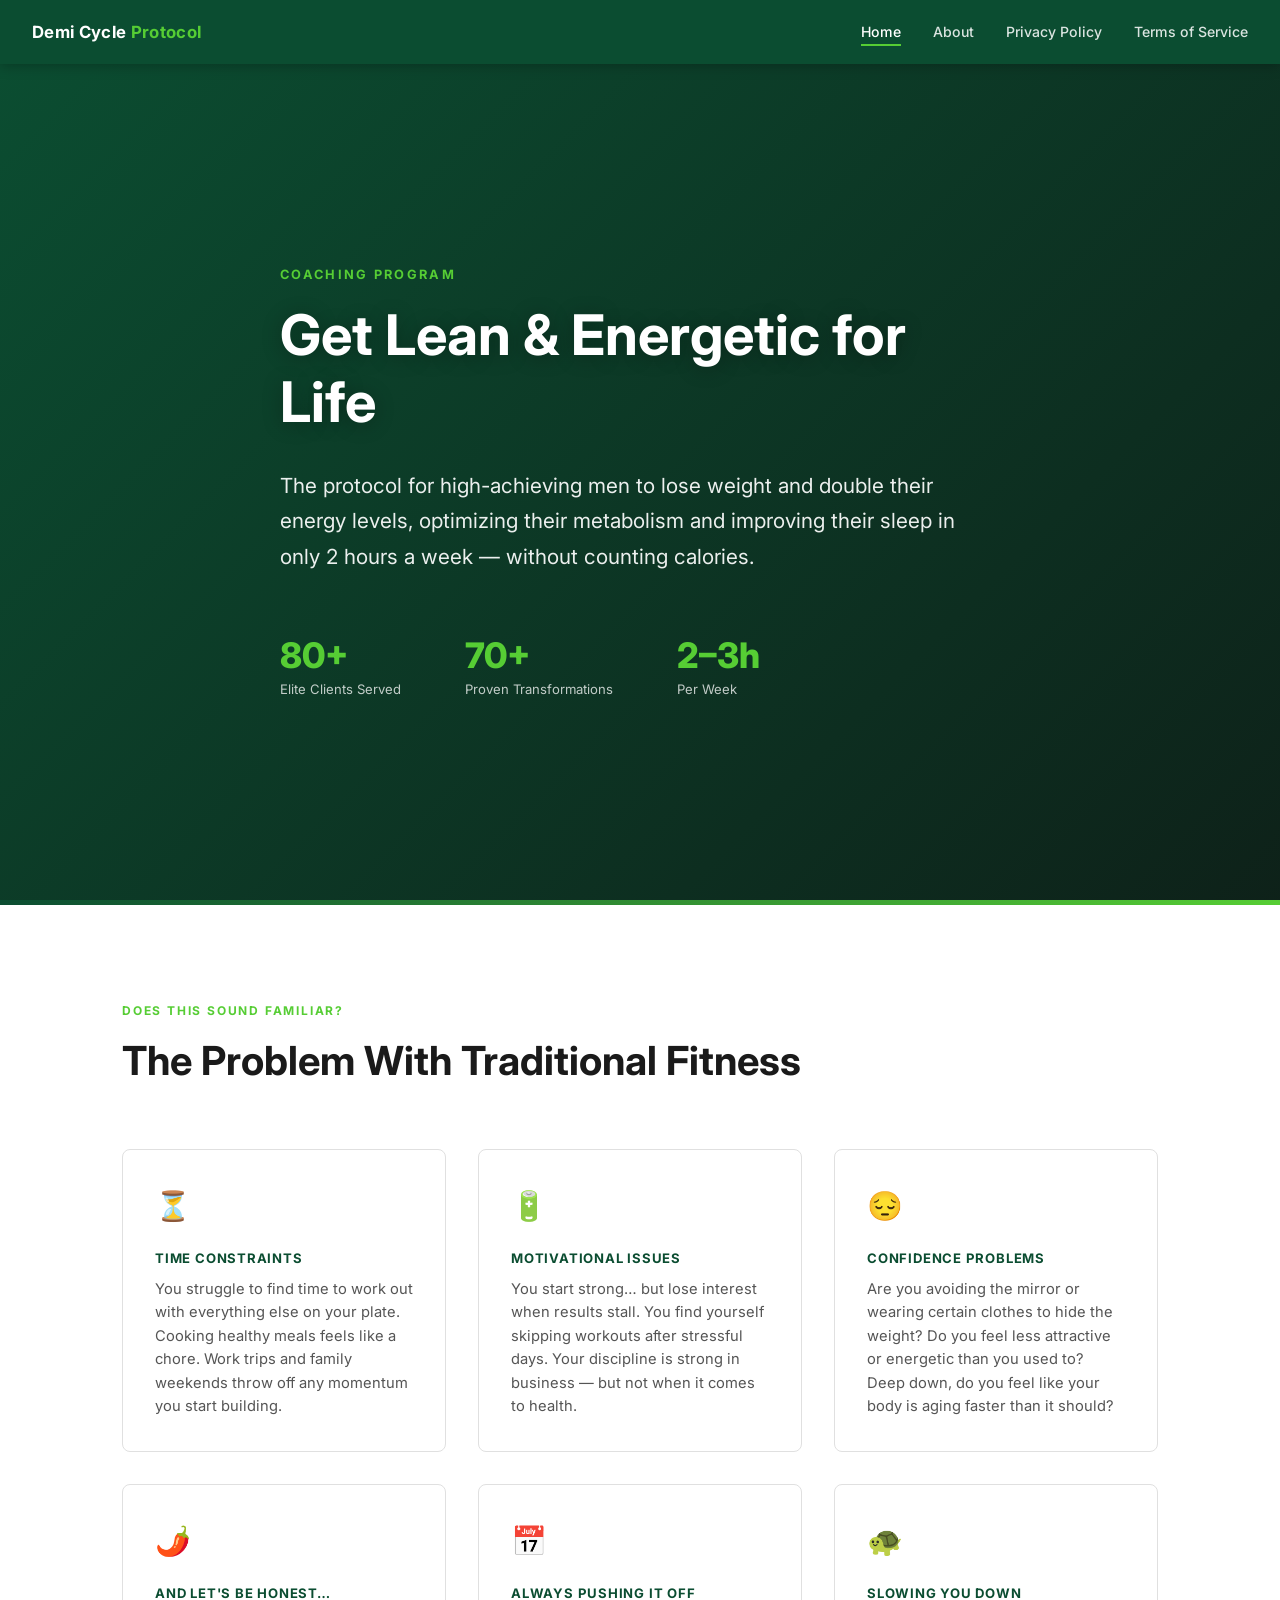
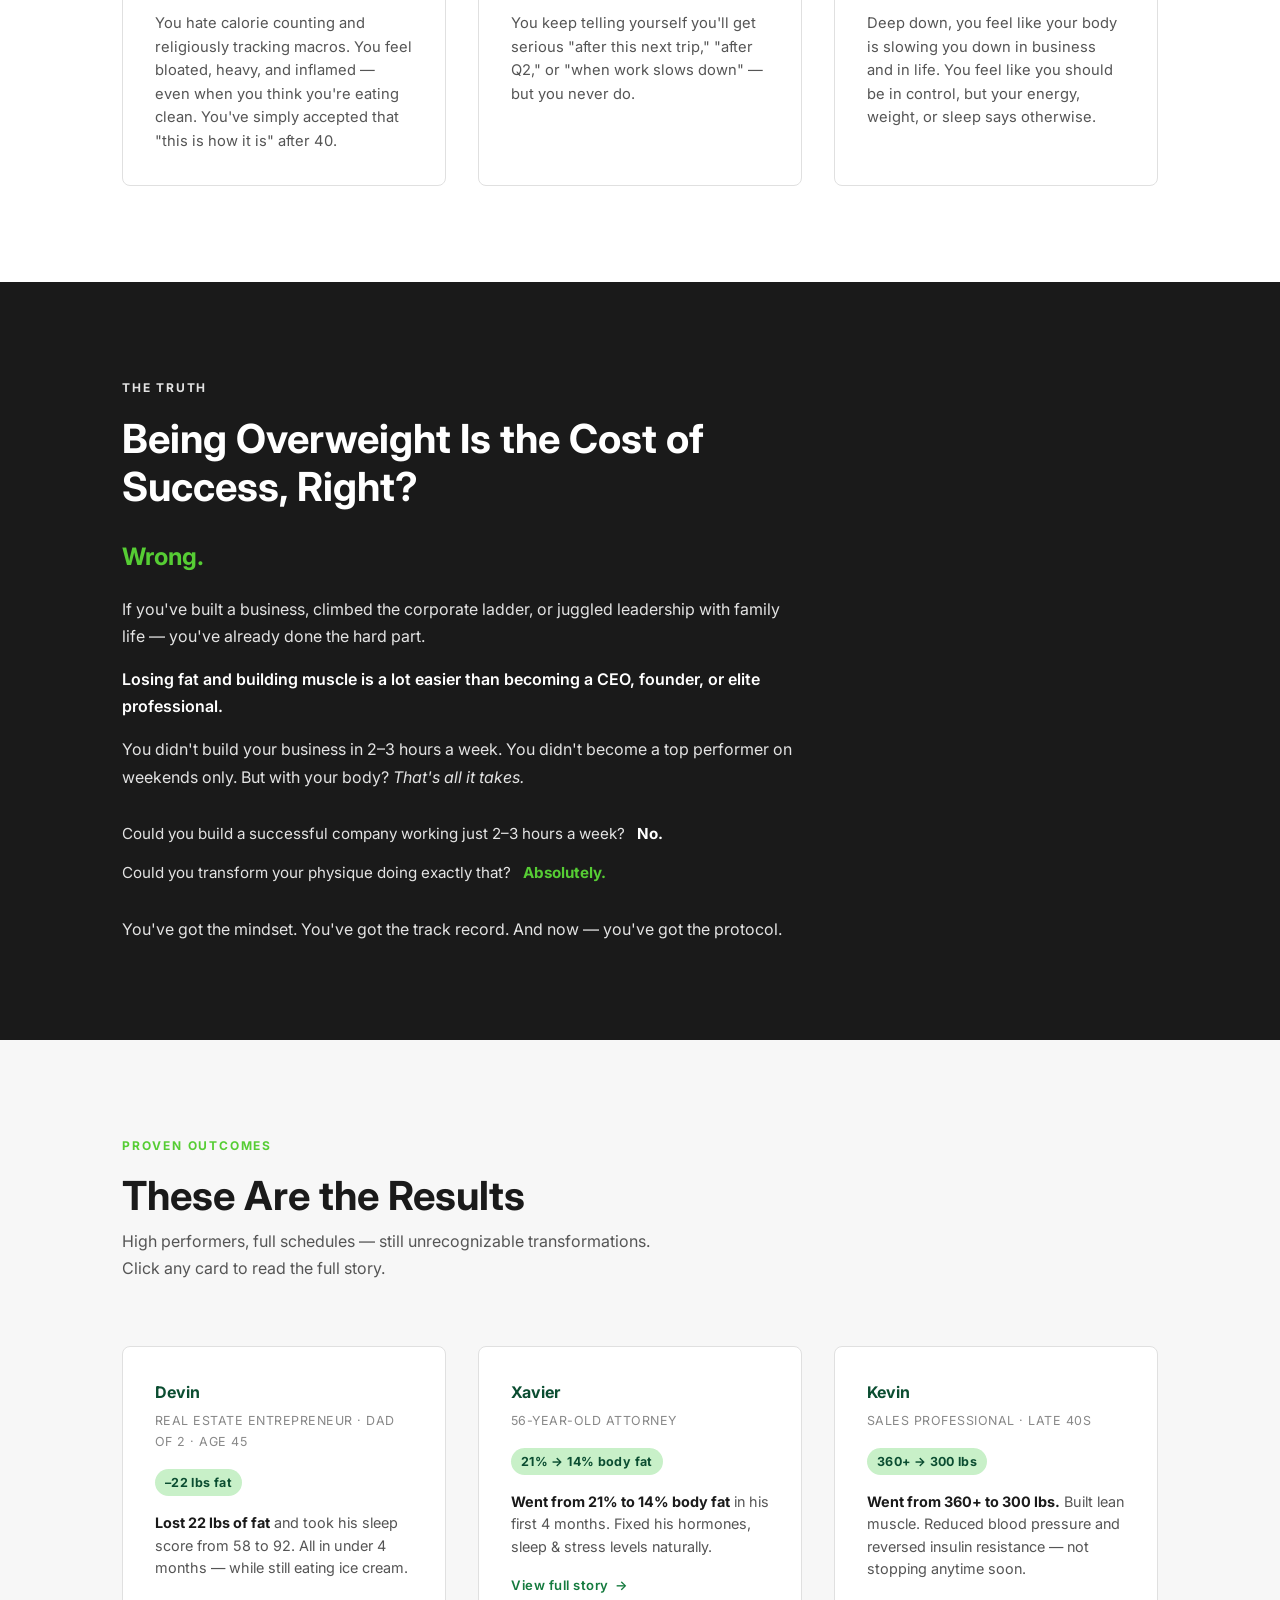
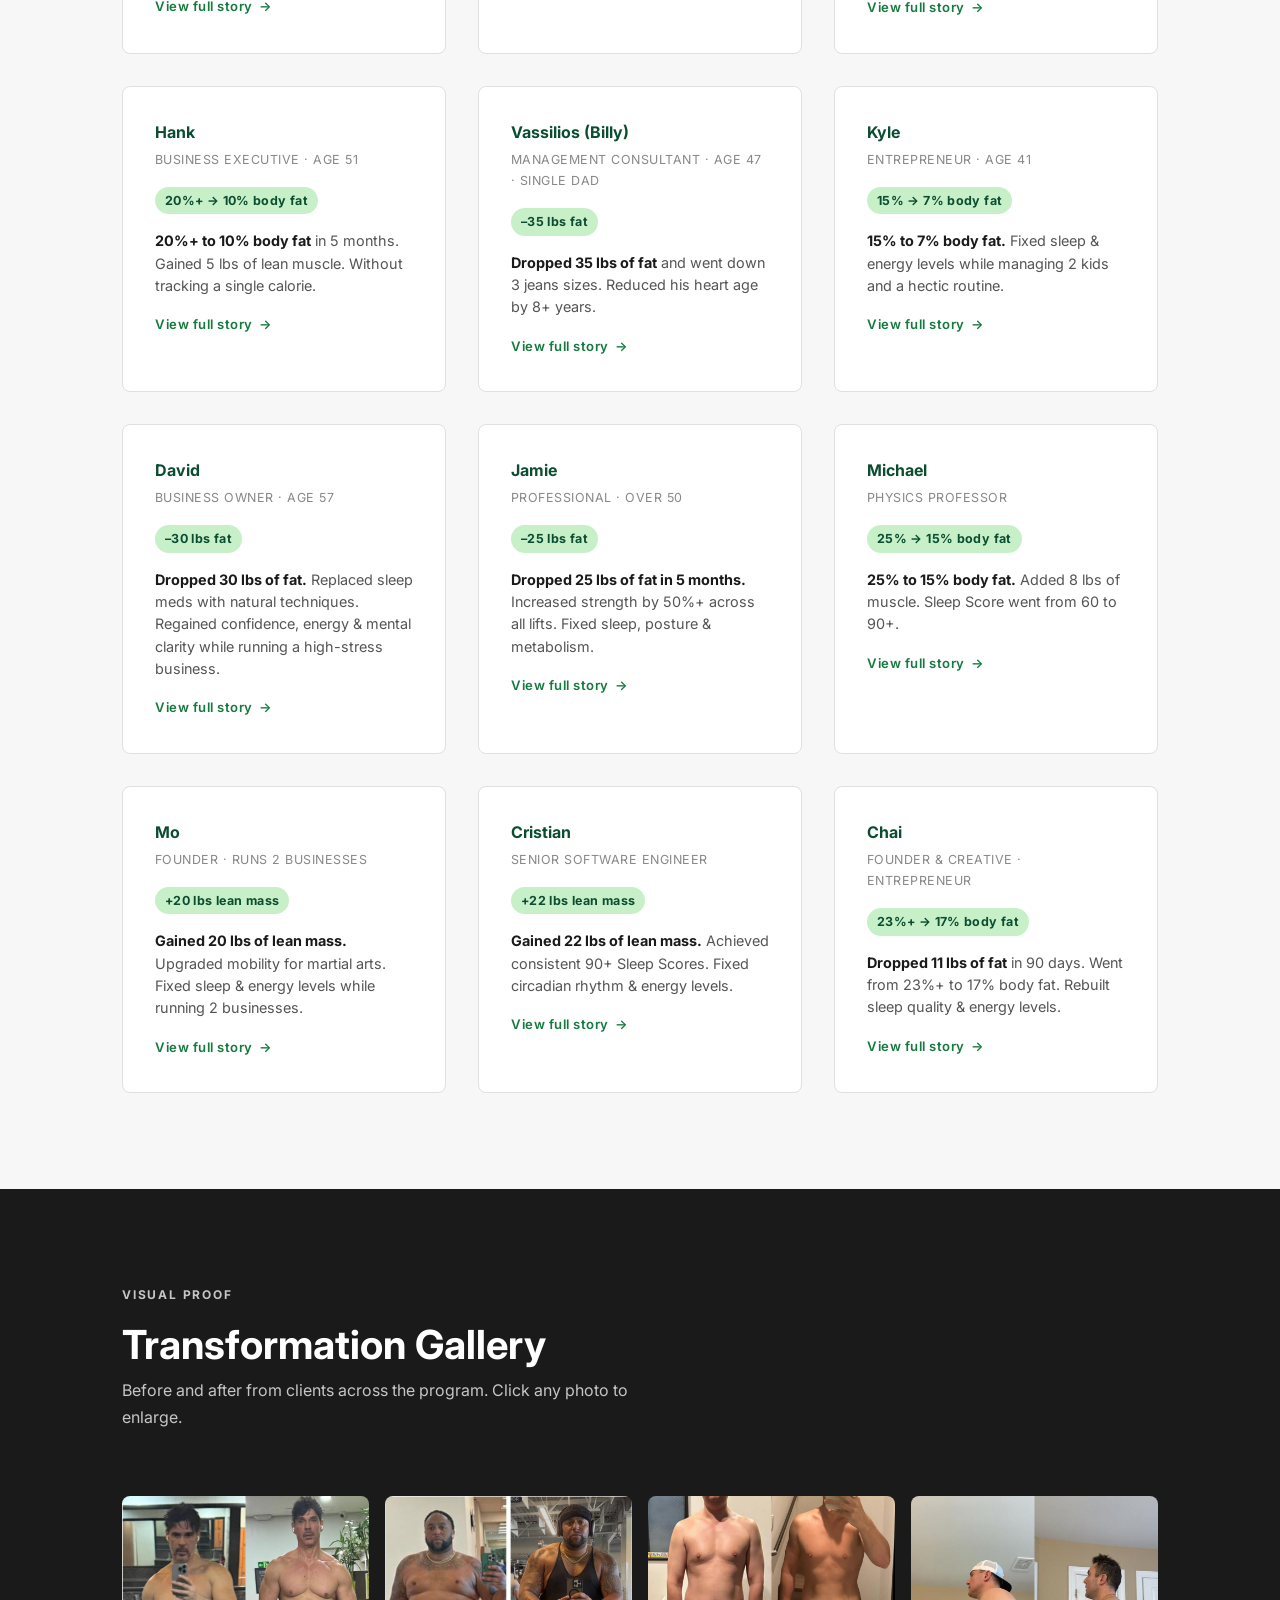
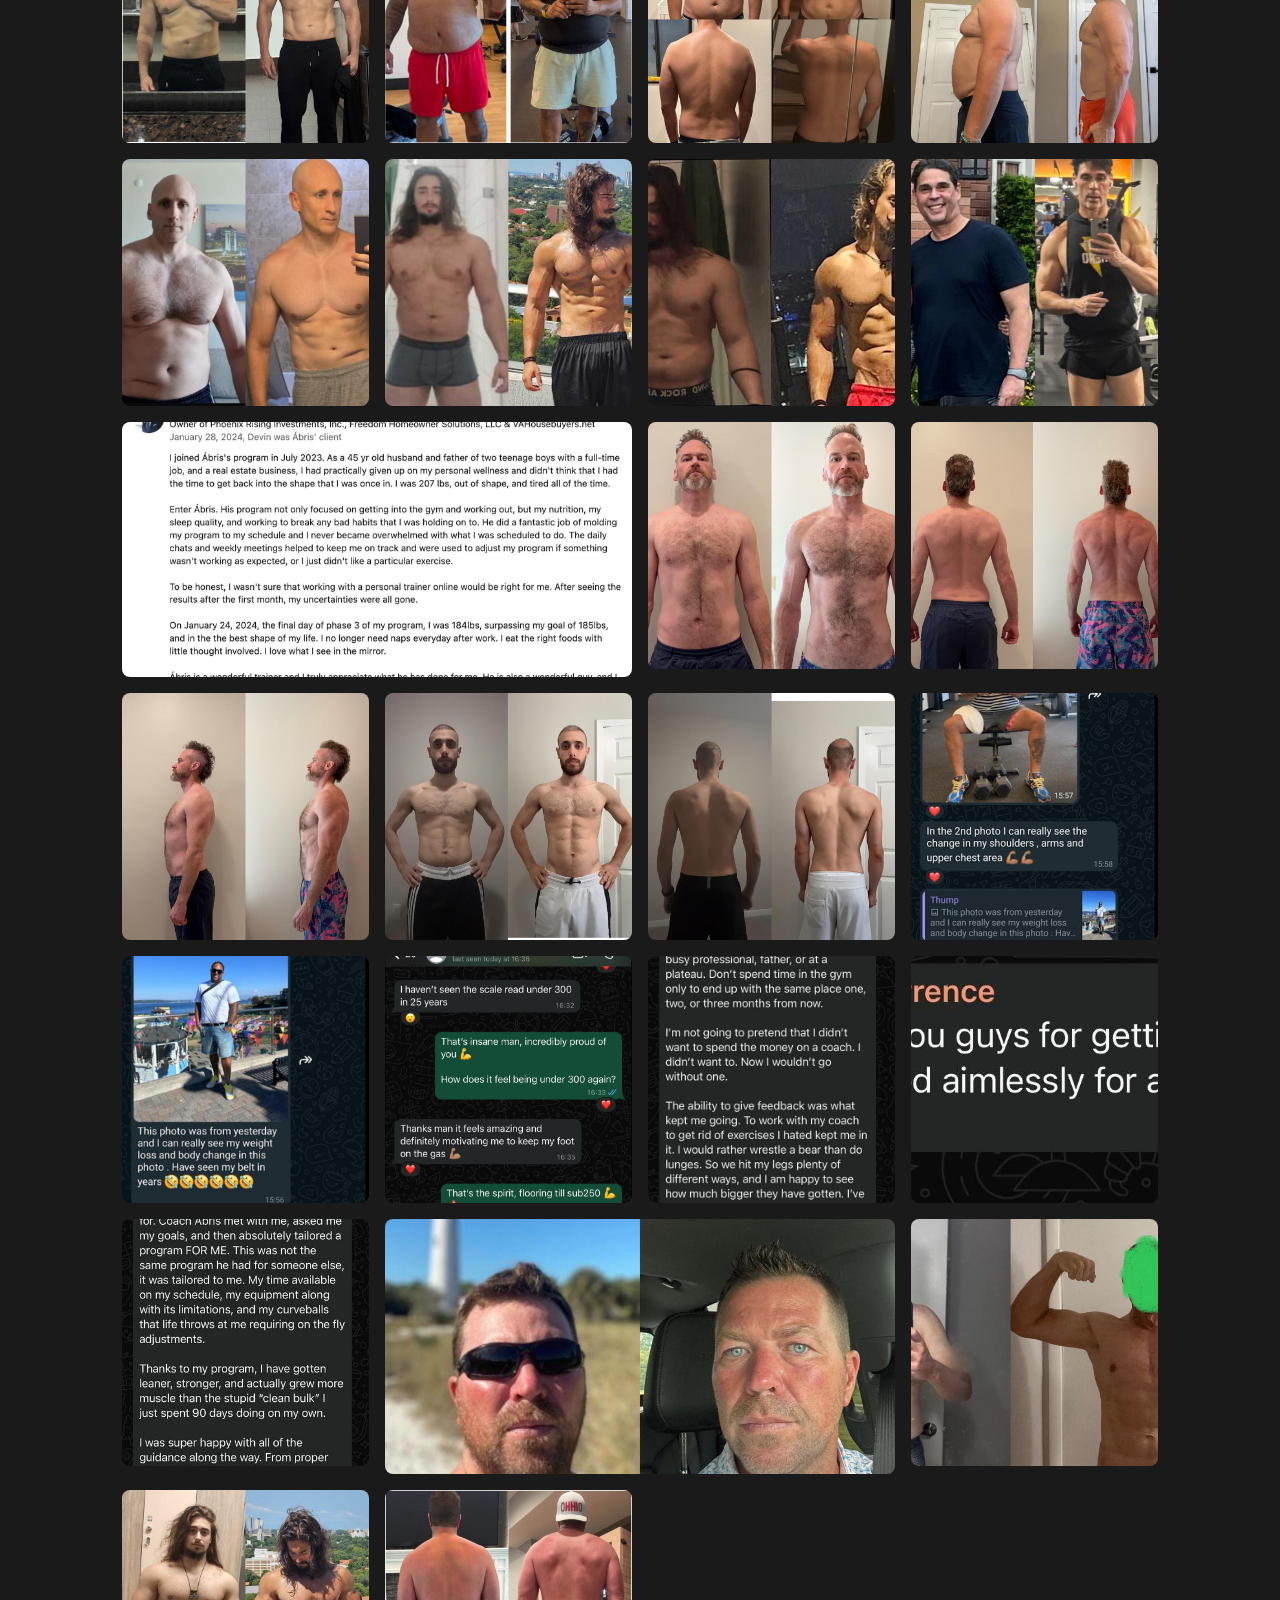
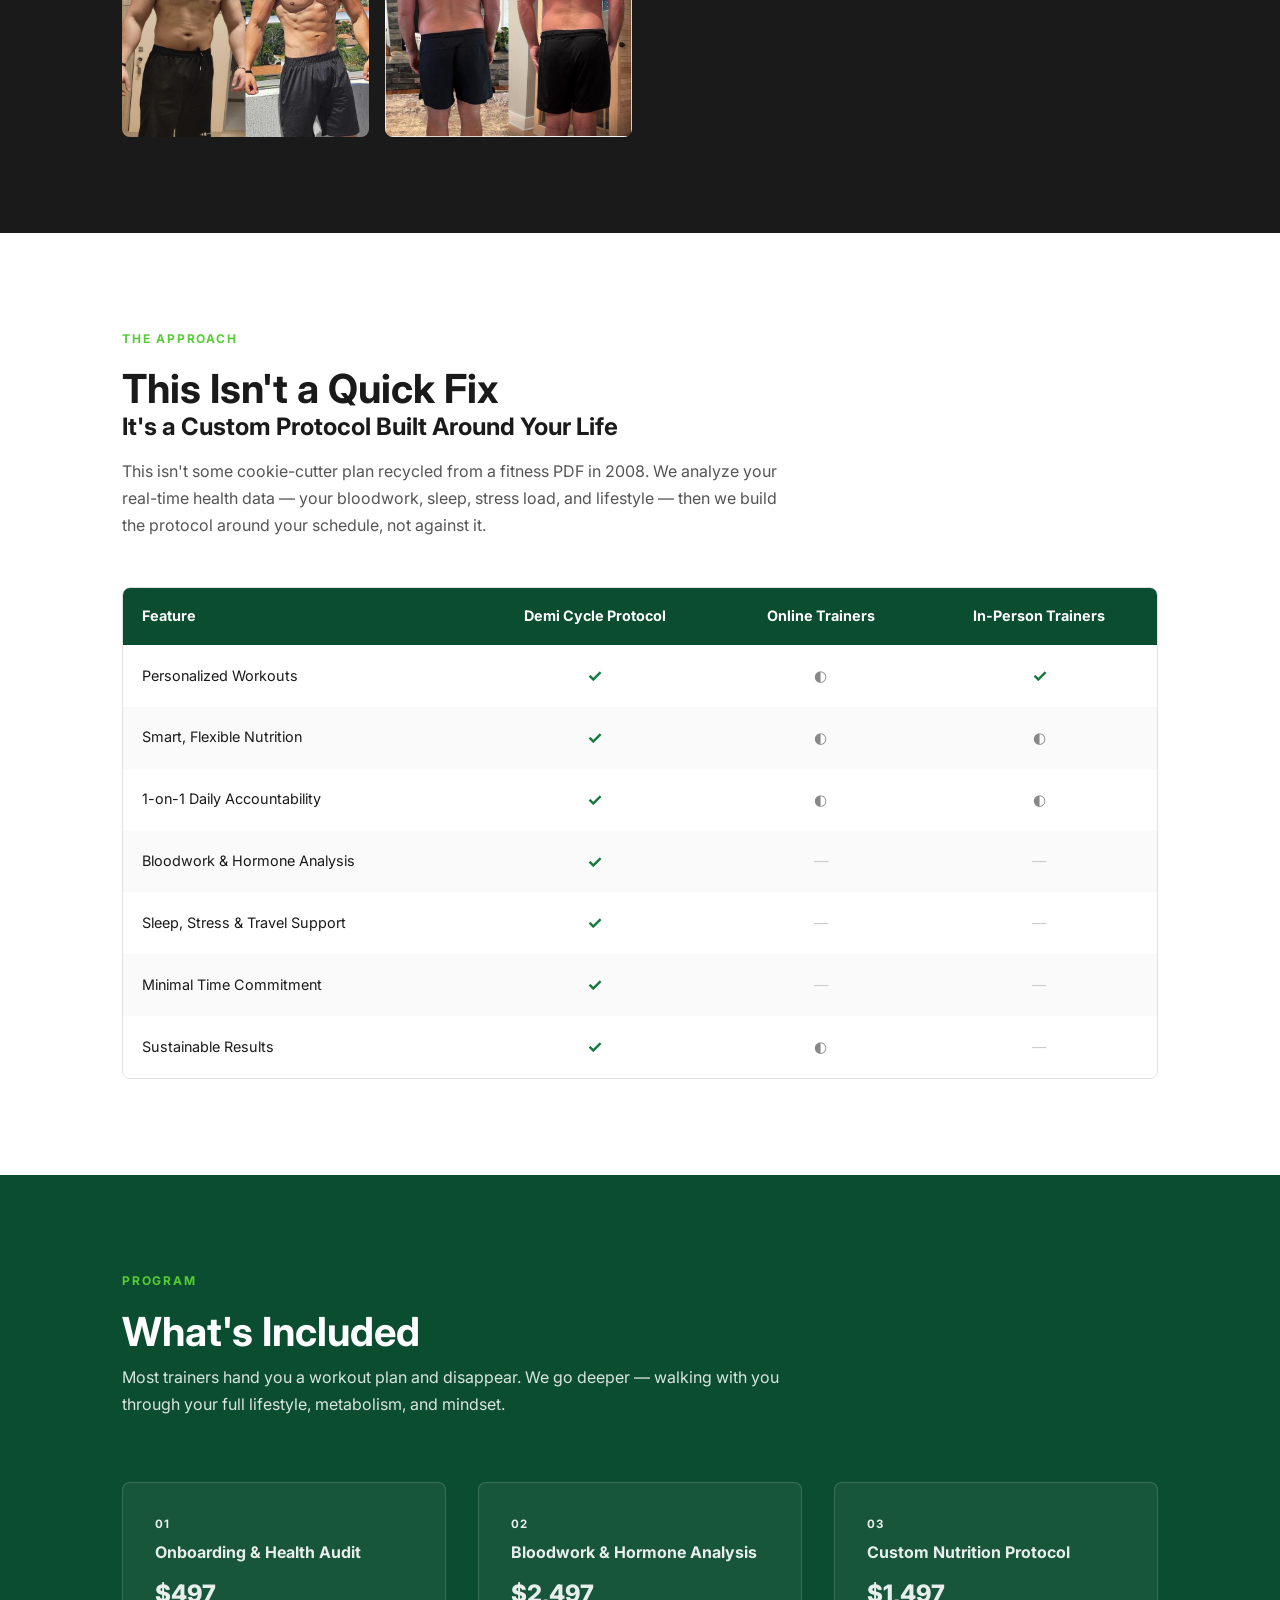
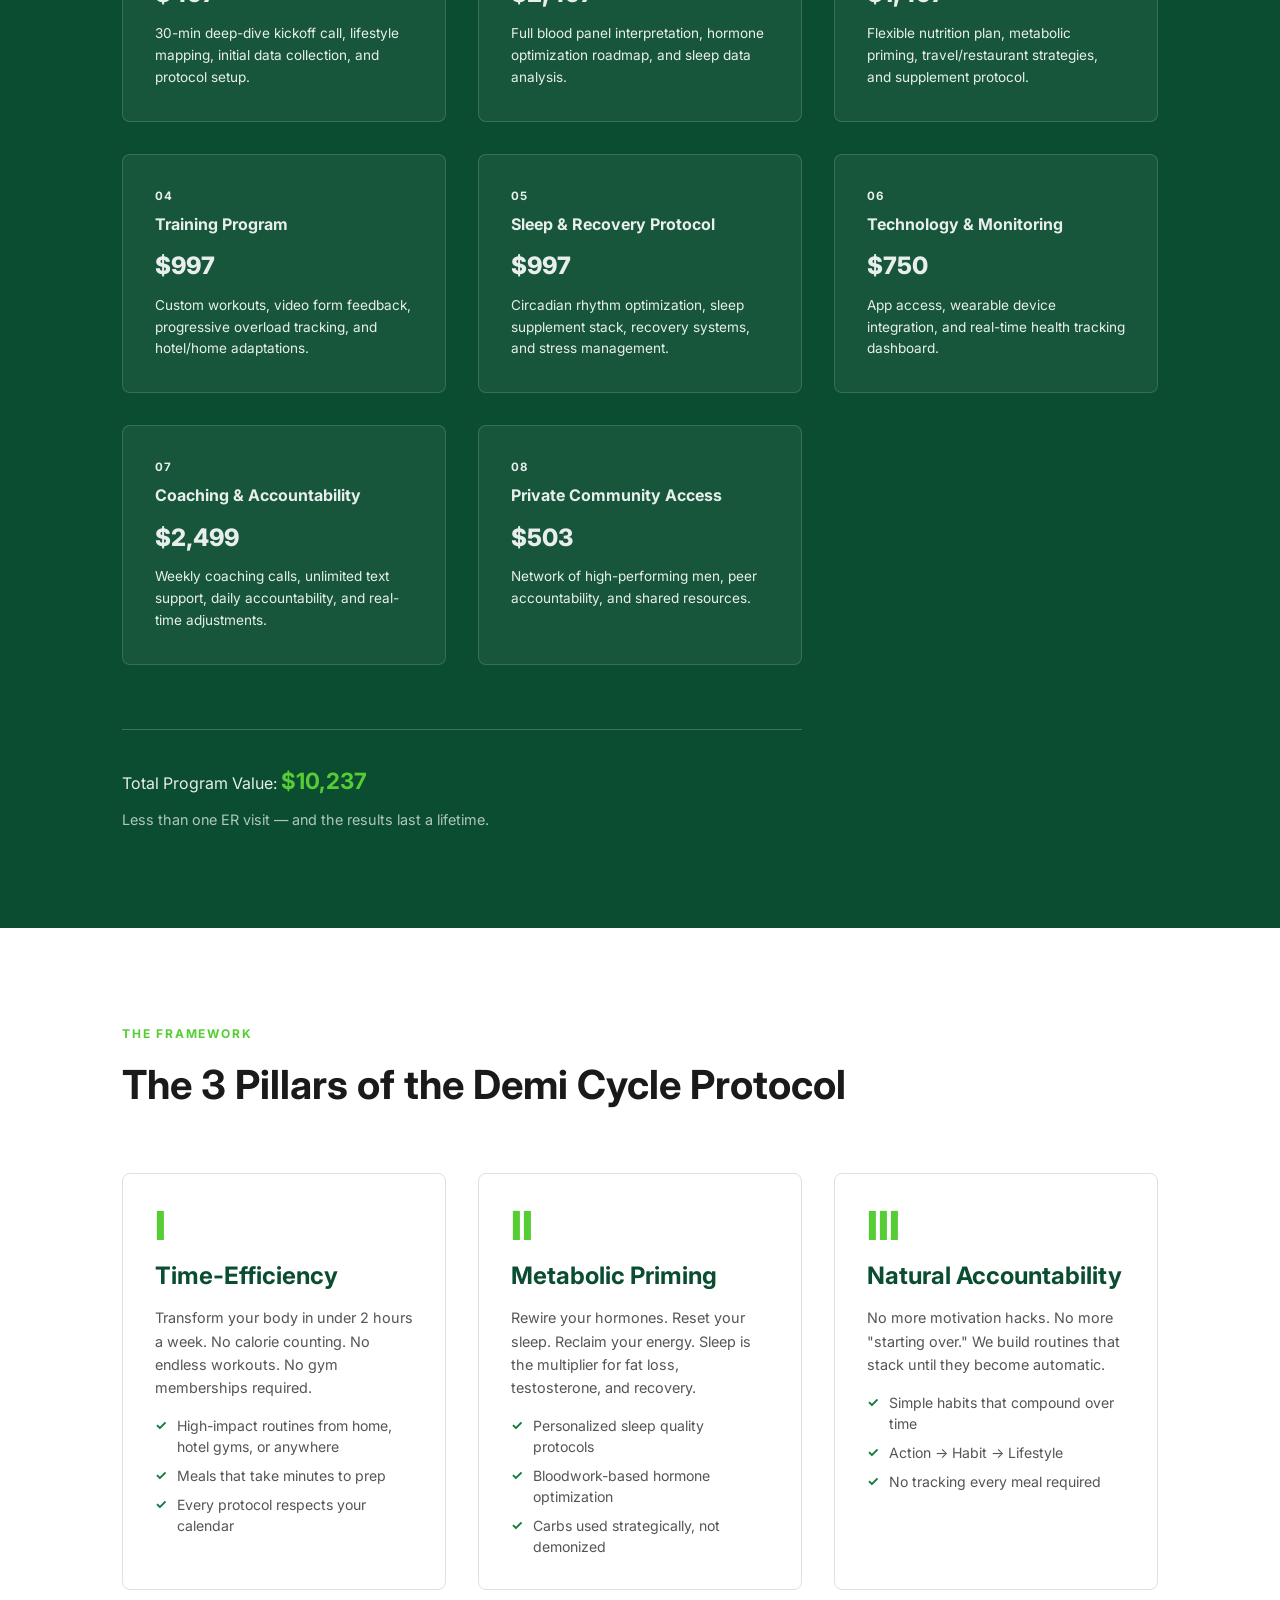
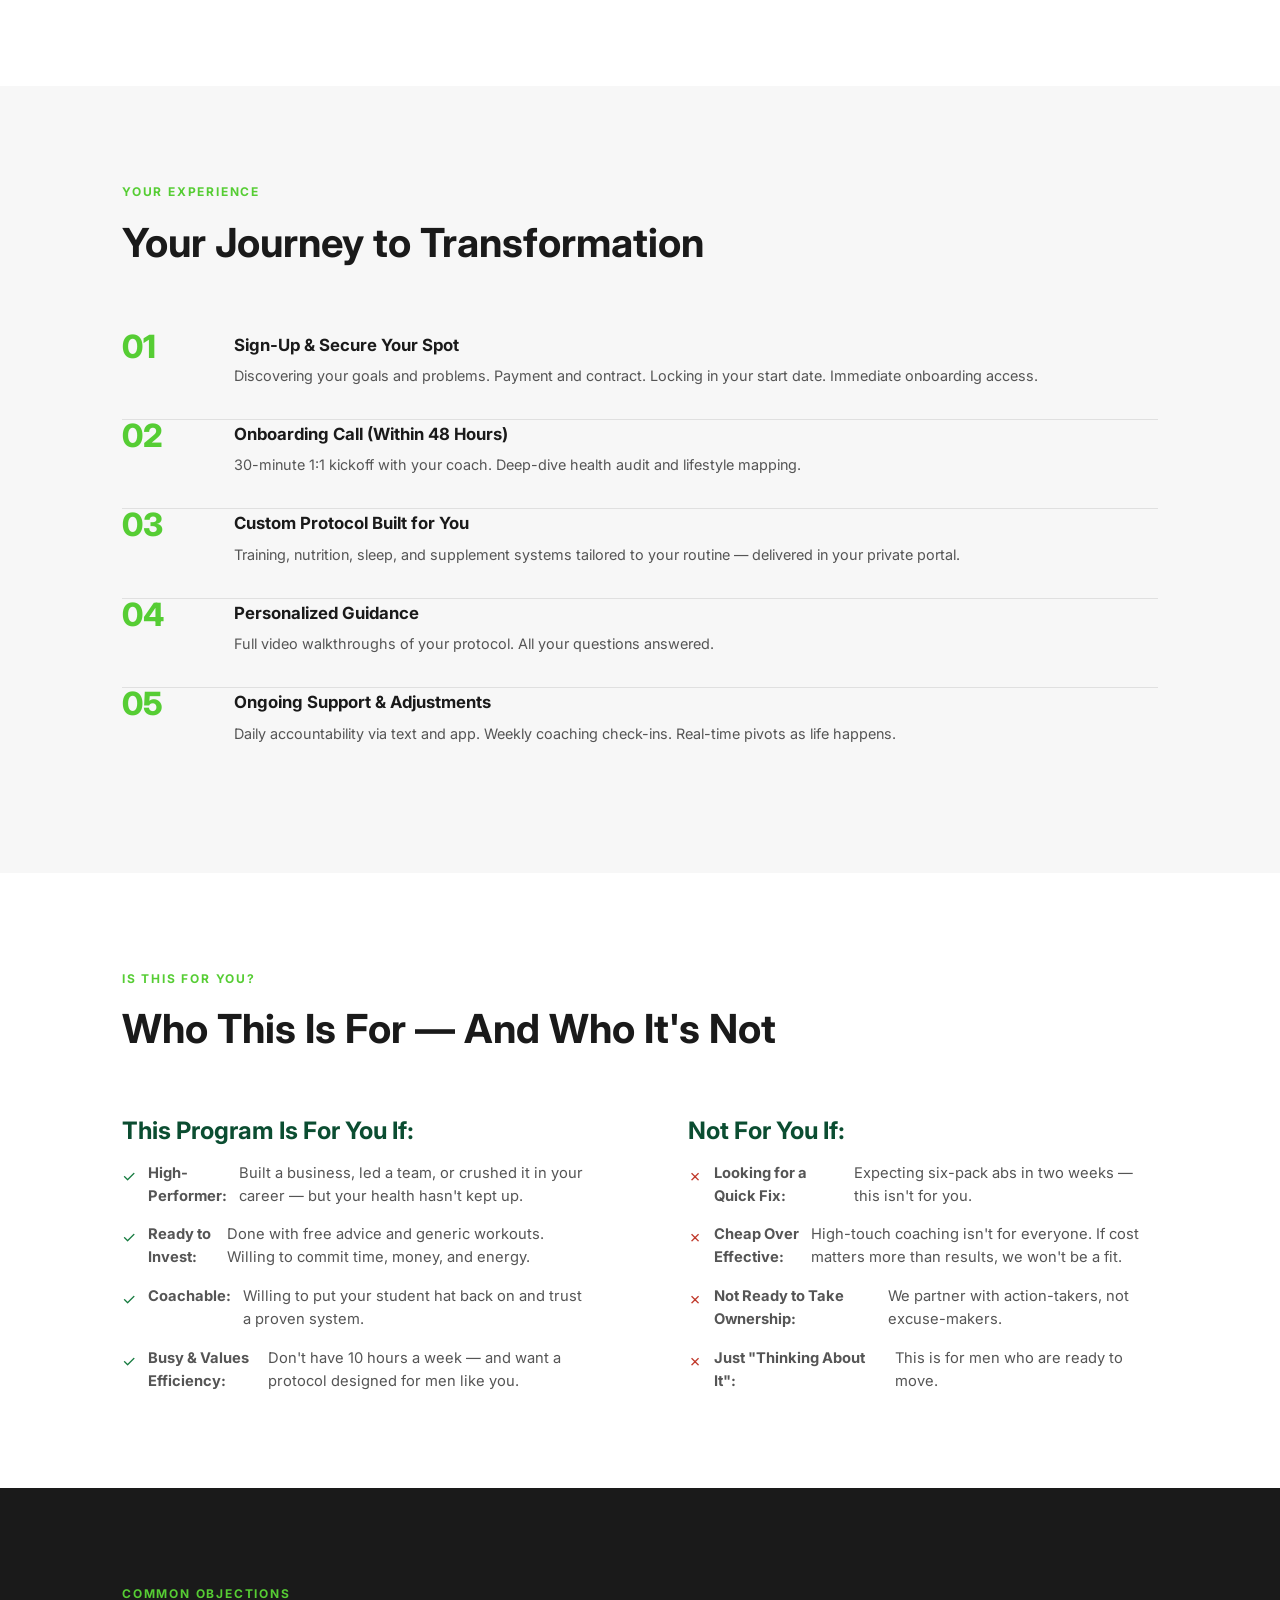
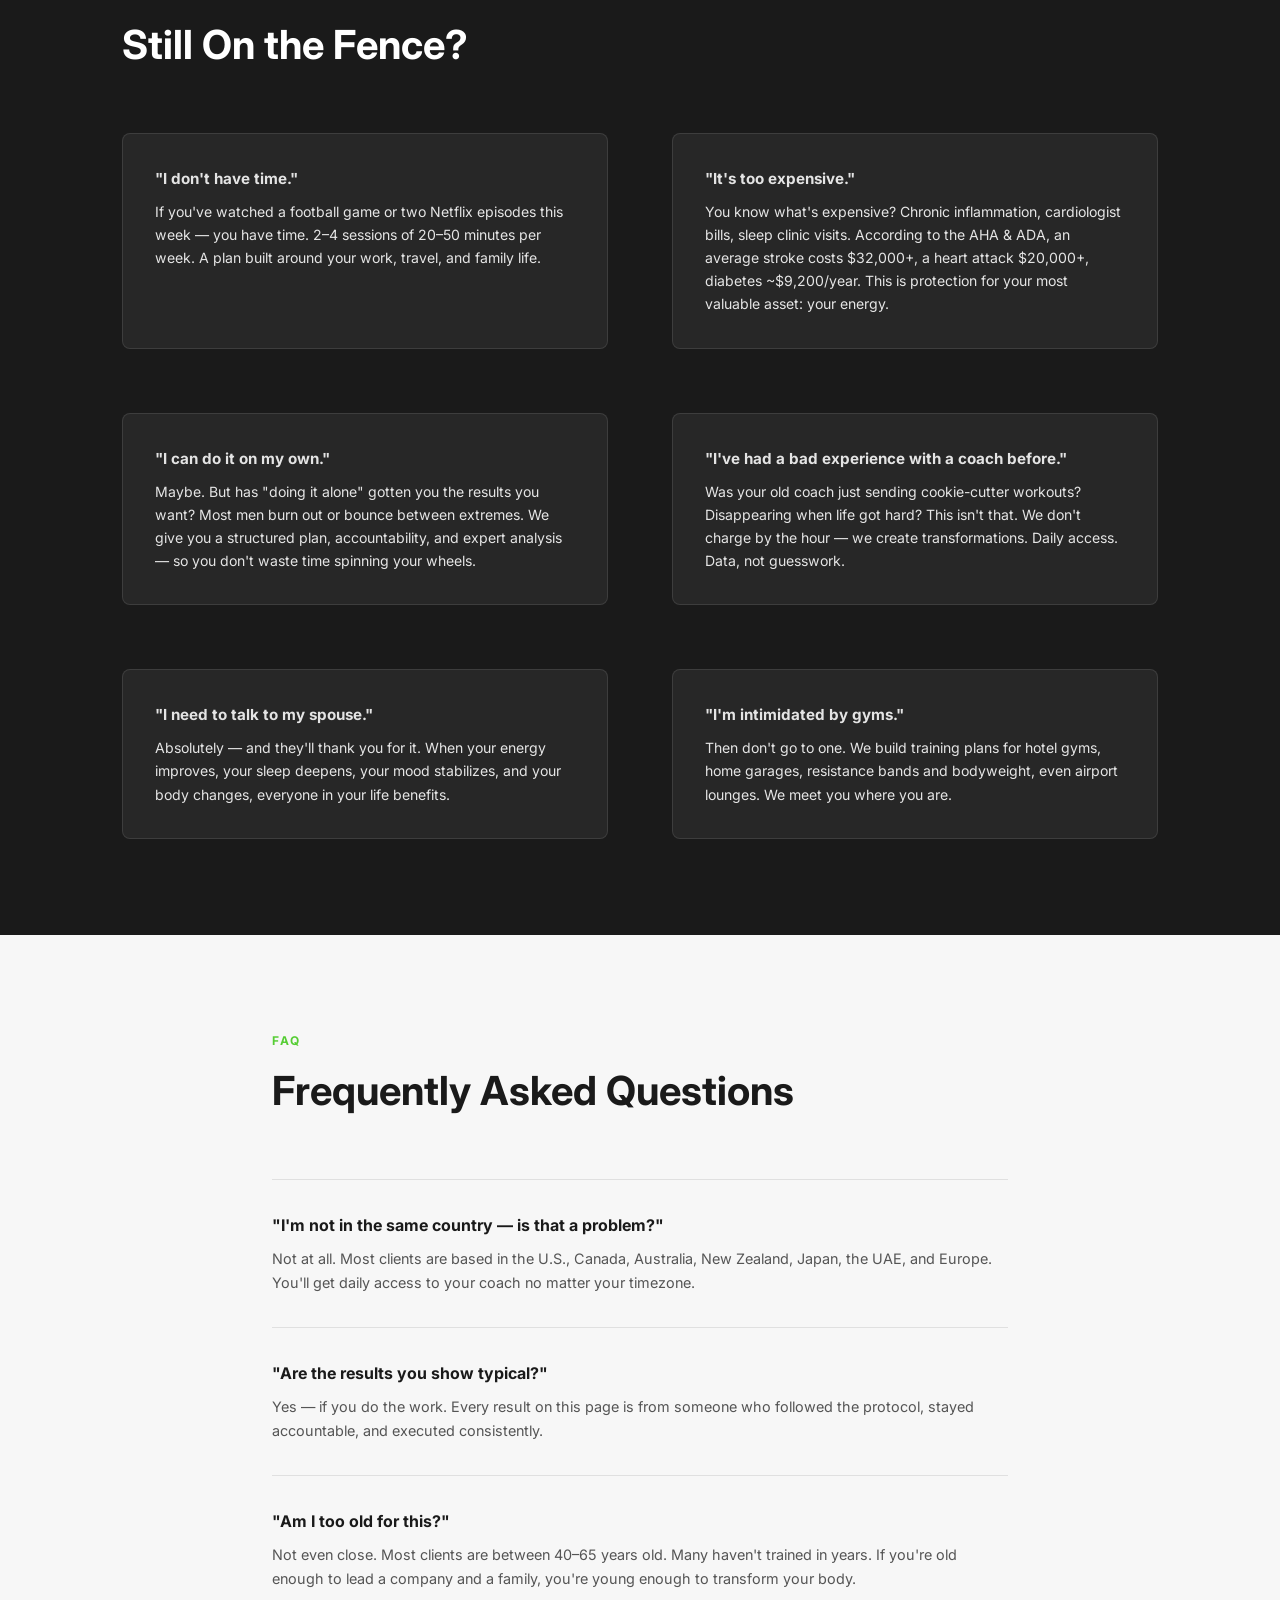
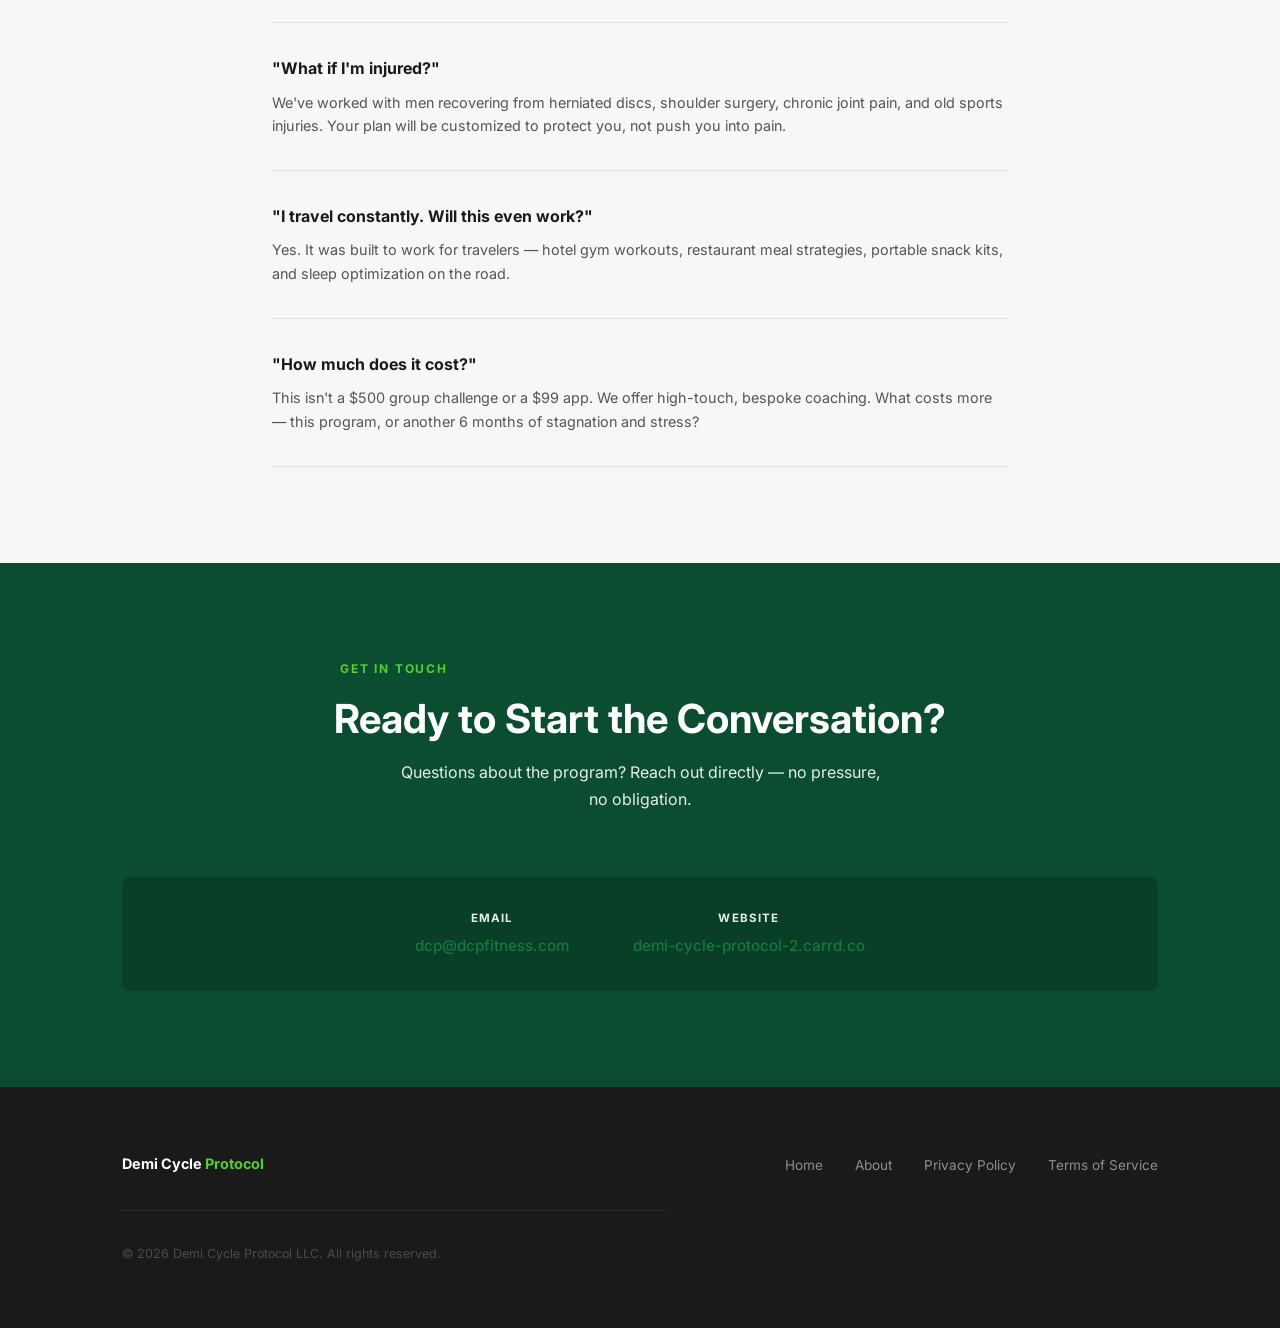
==== docs/index.html @ d75d0687 "v3: Clickable result cards with inline expand, lightbox gallery, no Telegram screenshots - All 12 re" ====
<!DOCTYPE html>
<html lang="en">
<head>
  <meta charset="UTF-8">
  <meta name="viewport" content="width=device-width, initial-scale=1.0">
  <title>Demi Cycle Protocol — The Protocol for High-Achieving Men</title>
  <meta name="description" content="The protocol for high-achieving men to lose weight and double their energy levels, optimizing their metabolism and improving their sleep in only 2 hours a week.">
  <link rel="preconnect" href="https://fonts.googleapis.com">
  <link href="https://fonts.googleapis.com/css2?family=Inter:wght@400;500;600;700;800&display=swap" rel="stylesheet">
  <link rel="stylesheet" href="css/style.css">
</head>
<body>

  <!-- Navigation -->
  <nav class="nav">
    <a href="index.html" class="nav__logo">Demi Cycle <span>Protocol</span></a>
    <ul class="nav__links">
      <li><a href="index.html" class="active">Home</a></li>
      <li><a href="about.html">About</a></li>
      <li><a href="privacy.html">Privacy Policy</a></li>
      <li><a href="terms.html">Terms of Service</a></li>
    </ul>
    <button class="nav__mobile-toggle" aria-label="Menu">☰</button>
  </nav>

  <!-- Hero -->
  <section class="hero">
    <video class="hero__video-bg" autoplay muted loop playsinline poster="assets/videos/video01.mp4">
      <source src="assets/videos/video01.mp4" type="video/mp4">
    </video>
    <div class="hero__overlay"></div>
    <div class="container">
      <div class="hero__content">
        <p class="hero__label">Coaching Program</p>
        <h1>Get Lean &amp; Energetic for Life</h1>
        <p class="hero__subtitle">The protocol for high-achieving men to lose weight and double their energy levels, optimizing their metabolism and improving their sleep in only 2 hours a week — without counting calories.</p>
        <div class="hero__stats">
          <div class="hero__stat">
            <span class="hero__stat-number">80+</span>
            <span class="hero__stat-label">Elite Clients Served</span>
          </div>
          <div class="hero__stat">
            <span class="hero__stat-number">70+</span>
            <span class="hero__stat-label">Proven Transformations</span>
          </div>
          <div class="hero__stat">
            <span class="hero__stat-number">2–3h</span>
            <span class="hero__stat-label">Per Week</span>
          </div>
        </div>
      </div>
    </div>
  </section>

  <div class="divider-green-dark"></div>

  <!-- Does This Sound Familiar? -->
  <section class="section">
    <div class="container">
      <p class="section-label">Does This Sound Familiar?</p>
      <h2>The Problem With Traditional Fitness</h2>
      <div class="pain-grid">
        <div class="pain-card">
          <div class="pain-card__icon">⏳</div>
          <p class="pain-card__title">Time Constraints</p>
          <p class="pain-card__text">You struggle to find time to work out with everything else on your plate. Cooking healthy meals feels like a chore. Work trips and family weekends throw off any momentum you start building.</p>
        </div>
        <div class="pain-card">
          <div class="pain-card__icon">🔋</div>
          <p class="pain-card__title">Motivational Issues</p>
          <p class="pain-card__text">You start strong… but lose interest when results stall. You find yourself skipping workouts after stressful days. Your discipline is strong in business — but not when it comes to health.</p>
        </div>
        <div class="pain-card">
          <div class="pain-card__icon">😔</div>
          <p class="pain-card__title">Confidence Problems</p>
          <p class="pain-card__text">Are you avoiding the mirror or wearing certain clothes to hide the weight? Do you feel less attractive or energetic than you used to? Deep down, do you feel like your body is aging faster than it should?</p>
        </div>
        <div class="pain-card">
          <div class="pain-card__icon">🌶️</div>
          <p class="pain-card__title">And Let's Be Honest…</p>
          <p class="pain-card__text">You hate calorie counting and religiously tracking macros. You feel bloated, heavy, and inflamed — even when you think you're eating clean. You've simply accepted that "this is how it is" after 40.</p>
        </div>
        <div class="pain-card">
          <div class="pain-card__icon">📅</div>
          <p class="pain-card__title">Always Pushing It Off</p>
          <p class="pain-card__text">You keep telling yourself you'll get serious "after this next trip," "after Q2," or "when work slows down" — but you never do.</p>
        </div>
        <div class="pain-card">
          <div class="pain-card__icon">🐢</div>
          <p class="pain-card__title">Slowing You Down</p>
          <p class="pain-card__text">Deep down, you feel like your body is slowing you down in business and in life. You feel like you should be in control, but your energy, weight, or sleep says otherwise.</p>
        </div>
      </div>
    </div>
  </section>

  <!-- Being Overweight — Wrong -->
  <section class="section section--dark">
    <div class="container">
      <div class="honest-block">
        <p class="section-label">The Truth</p>
        <h2>Being Overweight Is the Cost of Success, Right?</h2>
        <h3 style="color: var(--green-bright); margin-bottom: 1.5rem;">Wrong.</h3>
        <p style="color: rgba(255,255,255,0.88);">If you've built a business, climbed the corporate ladder, or juggled leadership with family life — you've already done the hard part.</p>
        <p style="margin-top: 1rem; color: var(--white); font-weight: 600;">Losing fat and building muscle is a lot easier than becoming a CEO, founder, or elite professional.</p>
        <p style="margin-top: 1rem; color: rgba(255,255,255,0.88);">You didn't build your business in 2–3 hours a week. You didn't become a top performer on weekends only. But with your body? <em>That's all it takes.</em></p>
        <ul style="margin-top: 2rem;">
          <li>Could you build a successful company working just 2–3 hours a week? <strong style="color: #fff;">No.</strong></li>
          <li>Could you transform your physique doing exactly that? <strong style="color: var(--green-bright);">Absolutely.</strong></li>
        </ul>
        <p style="margin-top: 2rem; color: rgba(255,255,255,0.88);">You've got the mindset. You've got the track record. And now — you've got the protocol.</p>
      </div>
    </div>
  </section>

  <!-- Results Section -->
  <section class="section section--light">
    <div class="container">
      <p class="section-label">Proven Outcomes</p>
      <h2>These Are the Results</h2>
      <p style="margin-top: 0.5rem; max-width: 55ch; color: var(--text-muted);">High performers, full schedules — still unrecognizable transformations. Click any card to read the full story.</p>

      <div class="results-grid">

        <!-- Devin -->
        <div class="result-card" onclick="toggleCard(this)">
          <p class="result-card__name">Devin</p>
          <p class="result-card__role">Real estate entrepreneur · Dad of 2 · Age 45</p>
          <span class="result-card__metric">–22 lbs fat</span>
          <p class="result-card__preview"><strong>Lost 22 lbs of fat</strong> and took his sleep score from 58 to 92. All in under 4 months — while still eating ice cream.</p>
          <span class="result-card__cta">View full story <span class="arrow">→</span></span>
          <div class="result-card__detail">
            <img class="result-card__detail-photo" src="assets/images/image12.jpg" alt="Devin transformation" onclick="openLightbox(this.src, ['assets/images/image12.jpg','assets/images/image01.jpg'])">
            <div class="result-card__detail-gallery">
              <img src="assets/images/image01.jpg" alt="Devin" onclick="openLightbox(this.src, ['assets/images/image12.jpg','assets/images/image01.jpg'])">
              <img src="assets/images/image06.jpg" alt="Devin" onclick="openLightbox(this.src, ['assets/images/image12.jpg','assets/images/image01.jpg'])">
              <img src="assets/images/image03.jpg" alt="Devin" onclick="openLightbox(this.src, ['assets/images/image12.jpg','assets/images/image01.jpg'])">
            </div>
            <div class="result-card__detail-stats">
              <div class="detail-stat"><span class="detail-stat__num">–22</span><span class="detail-stat__label">lbs fat lost</span></div>
              <div class="detail-stat"><span class="detail-stat__num">58→92</span><span class="detail-stat__label">Sleep Score</span></div>
              <div class="detail-stat"><span class="detail-stat__num">4</span><span class="detail-stat__label">months</span></div>
            </div>
            <p class="result-card__testimonial">I stopped dreading photos. I stopped avoiding the mirror. I ate ice cream throughout and still got leaner than I've been since my 30s. The protocol actually fit into my life — travel, family, everything.</p>
          </div>
        </div>

        <!-- Xavier -->
        <div class="result-card" onclick="toggleCard(this)">
          <p class="result-card__name">Xavier</p>
          <p class="result-card__role">56-year-old attorney</p>
          <span class="result-card__metric">21% → 14% body fat</span>
          <p class="result-card__preview"><strong>Went from 21% to 14% body fat</strong> in his first 4 months. Fixed his hormones, sleep & stress levels naturally.</p>
          <span class="result-card__cta">View full story <span class="arrow">→</span></span>
          <div class="result-card__detail">
            <img class="result-card__detail-photo" src="assets/images/image01.jpg" alt="Xavier transformation" onclick="openLightbox(this.src)">
            <div class="result-card__detail-gallery">
              <img src="assets/images/image01.jpg" alt="Xavier" onclick="openLightbox(this.src, ['assets/images/image01.jpg','assets/images/image18.jpg'])">
              <img src="assets/images/image18.jpg" alt="Xavier" onclick="openLightbox(this.src, ['assets/images/image01.jpg','assets/images/image18.jpg'])">
              <img src="assets/images/image19.jpg" alt="Xavier" onclick="openLightbox(this.src, ['assets/images/image01.jpg','assets/images/image18.jpg'])">
            </div>
            <div class="result-card__detail-stats">
              <div class="detail-stat"><span class="detail-stat__num">21%→14%</span><span class="detail-stat__label">Body Fat</span></div>
              <div class="detail-stat"><span class="detail-stat__num">4</span><span class="detail-stat__label">months</span></div>
              <div class="detail-stat"><span class="detail-stat__num">100%</span><span class="detail-stat__label">natural</span></div>
            </div>
            <p class="result-card__testimonial">At 56 I thought this was behind me. The bloodwork showed me exactly what was off — and the protocol fixed it without a single prescription. I look better than I did at 40.</p>
          </div>
        </div>

        <!-- Kevin -->
        <div class="result-card" onclick="toggleCard(this)">
          <p class="result-card__name">Kevin</p>
          <p class="result-card__role">Sales professional · Late 40s</p>
          <span class="result-card__metric">360+ → 300 lbs</span>
          <p class="result-card__preview"><strong>Went from 360+ to 300 lbs.</strong> Built lean muscle. Reduced blood pressure and reversed insulin resistance — not stopping anytime soon.</p>
          <span class="result-card__cta">View full story <span class="arrow">→</span></span>
          <div class="result-card__detail">
            <img class="result-card__detail-photo" src="assets/images/image03.jpg" alt="Kevin transformation" onclick="openLightbox(this.src)">
            <div class="result-card__detail-gallery">
              <img src="assets/images/image03.jpg" alt="Kevin" onclick="openLightbox(this.src, ['assets/images/image03.jpg','assets/images/image24.jpg','assets/images/gallery03/ca880cd6.jpg'])">
              <img src="assets/images/image24.jpg" alt="Kevin" onclick="openLightbox(this.src, ['assets/images/image03.jpg','assets/images/image24.jpg','assets/images/gallery03/ca880cd6.jpg'])">
              <img src="assets/images/gallery03/ca880cd6.jpg" alt="Kevin" onclick="openLightbox(this.src, ['assets/images/image03.jpg','assets/images/image24.jpg','assets/images/gallery03/ca880cd6.jpg'])">
            </div>
            <div class="result-card__detail-stats">
              <div class="detail-stat"><span class="detail-stat__num">–60</span><span class="detail-stat__label">lbs</span></div>
              <div class="detail-stat"><span class="detail-stat__num">60+</span><span class="detail-stat__label">lbs muscle gained</span></div>
              <div class="detail-stat"><span class="detail-stat__num">5</span><span class="detail-stat__label">months</span></div>
            </div>
            <p class="result-card__testimonial">My doctor took me off two medications. I have more energy at 48 than I did at 38. The protocol didn't ask me to suffer — it just gave me a system that actually worked.</p>
          </div>
        </div>

        <!-- Hank -->
        <div class="result-card" onclick="toggleCard(this)">
          <p class="result-card__name">Hank</p>
          <p class="result-card__role">Business executive · Age 51</p>
          <span class="result-card__metric">20%+ → 10% body fat</span>
          <p class="result-card__preview"><strong>20%+ to 10% body fat</strong> in 5 months. Gained 5 lbs of lean muscle. Without tracking a single calorie.</p>
          <span class="result-card__cta">View full story <span class="arrow">→</span></span>
          <div class="result-card__detail">
            <img class="result-card__detail-photo" src="assets/images/image06.jpg" alt="Hank transformation" onclick="openLightbox(this.src)">
            <div class="result-card__detail-gallery">
              <img src="assets/images/image06.jpg" alt="Hank" onclick="openLightbox(this.src, ['assets/images/image06.jpg','assets/images/gallery04/4009e10a.jpg','assets/images/gallery04/4c6282c0.jpg'])">
              <img src="assets/images/gallery04/4009e10a.jpg" alt="Hank" onclick="openLightbox(this.src, ['assets/images/image06.jpg','assets/images/gallery04/4009e10a.jpg','assets/images/gallery04/4c6282c0.jpg'])">
              <img src="assets/images/gallery04/4c6282c0.jpg" alt="Hank" onclick="openLightbox(this.src, ['assets/images/image06.jpg','assets/images/gallery04/4009e10a.jpg','assets/images/gallery04/4c6282c0.jpg'])">
            </div>
            <div class="result-card__detail-stats">
              <div class="detail-stat"><span class="detail-stat__num">20%→10%</span><span class="detail-stat__label">Body Fat</span></div>
              <div class="detail-stat"><span class="detail-stat__num">+5</span><span class="detail-stat__label">lbs muscle</span></div>
              <div class="detail-stat"><span class="detail-stat__num">5</span><span class="detail-stat__label">months</span></div>
            </div>
            <p class="result-card__testimonial">I didn't track a single calorie. I ate what I wanted within the framework. The accountability was the difference — someone checking in every day kept me consistent when work got chaotic.</p>
          </div>
        </div>

        <!-- Vassilios (Billy) -->
        <div class="result-card" onclick="toggleCard(this)">
          <p class="result-card__name">Vassilios (Billy)</p>
          <p class="result-card__role">Management consultant · Age 47 · Single Dad</p>
          <span class="result-card__metric">–35 lbs fat</span>
          <p class="result-card__preview"><strong>Dropped 35 lbs of fat</strong> and went down 3 jeans sizes. Reduced his heart age by 8+ years.</p>
          <span class="result-card__cta">View full story <span class="arrow">→</span></span>
          <div class="result-card__detail">
            <img class="result-card__detail-photo" src="assets/images/gallery02/ea877425.jpg" alt="Vassilios transformation" onclick="openLightbox(this.src)">
            <div class="result-card__detail-gallery">
              <img src="assets/images/gallery02/ea877425.jpg" alt="Vassilios" onclick="openLightbox(this.src, ['assets/images/gallery02/ea877425.jpg','assets/images/gallery02/4f5a92b9.jpg','assets/images/gallery02/c287b1e8.jpg'])">
              <img src="assets/images/gallery02/4f5a92b9.jpg" alt="Vassilios" onclick="openLightbox(this.src, ['assets/images/gallery02/ea877425.jpg','assets/images/gallery02/4f5a92b9.jpg','assets/images/gallery02/c287b1e8.jpg'])">
              <img src="assets/images/gallery02/c287b1e8.jpg" alt="Vassilios" onclick="openLightbox(this.src, ['assets/images/gallery02/ea877425.jpg','assets/images/gallery02/4f5a92b9.jpg','assets/images/gallery02/c287b1e8.jpg'])">
            </div>
            <div class="result-card__detail-stats">
              <div class="detail-stat"><span class="detail-stat__num">–35</span><span class="detail-stat__label">lbs fat</span></div>
              <div class="detail-stat"><span class="detail-stat__num">–3</span><span class="detail-stat__label">jeans sizes</span></div>
              <div class="detail-stat"><span class="detail-stat__num">–8</span><span class="detail-stat__label">years heart age</span></div>
            </div>
            <p class="result-card__testimonial">Three kids, a demanding job, and I still found time. The single dad routine doesn't allow for gyms — so we built a system that works at home, in hotels, wherever. Down three sizes and not slowing down.</p>
          </div>
        </div>

        <!-- Kyle -->
        <div class="result-card" onclick="toggleCard(this)">
          <p class="result-card__name">Kyle</p>
          <p class="result-card__role">Entrepreneur · Age 41</p>
          <span class="result-card__metric">15% → 7% body fat</span>
          <p class="result-card__preview"><strong>15% to 7% body fat.</strong> Fixed sleep & energy levels while managing 2 kids and a hectic routine.</p>
          <span class="result-card__cta">View full story <span class="arrow">→</span></span>
          <div class="result-card__detail">
            <img class="result-card__detail-photo" src="assets/images/gallery05/22a14dd8.jpg" alt="Kyle transformation" onclick="openLightbox(this.src)">
            <div class="result-card__detail-gallery">
              <img src="assets/images/gallery05/22a14dd8.jpg" alt="Kyle" onclick="openLightbox(this.src, ['assets/images/gallery05/22a14dd8.jpg','assets/images/gallery05/38c38ba1.jpg','assets/images/gallery05/396ebb95.jpg'])">
              <img src="assets/images/gallery05/38c38ba1.jpg" alt="Kyle" onclick="openLightbox(this.src, ['assets/images/gallery05/22a14dd8.jpg','assets/images/gallery05/38c38ba1.jpg','assets/images/gallery05/396ebb95.jpg'])">
              <img src="assets/images/gallery05/396ebb95.jpg" alt="Kyle" onclick="openLightbox(this.src, ['assets/images/gallery05/22a14dd8.jpg','assets/images/gallery05/38c38ba1.jpg','assets/images/gallery05/396ebb95.jpg'])">
            </div>
            <div class="result-card__detail-stats">
              <div class="detail-stat"><span class="detail-stat__num">15%→7%</span><span class="detail-stat__label">Body Fat</span></div>
              <div class="detail-stat"><span class="detail-stat__num">–17</span><span class="detail-stat__label">lbs fat</span></div>
              <div class="detail-stat"><span class="detail-stat__num">4</span><span class="detail-stat__label">months</span></div>
            </div>
            <p class="result-card__testimonial">Two kids under 5, a business to run, and I got into the best shape of my adult life. The sleep optimization alone changed everything — I'm sharper in meetings than I've been in years.</p>
          </div>
        </div>

        <!-- David -->
        <div class="result-card" onclick="toggleCard(this)">
          <p class="result-card__name">David</p>
          <p class="result-card__role">Business owner · Age 57</p>
          <span class="result-card__metric">–30 lbs fat</span>
          <p class="result-card__preview"><strong>Dropped 30 lbs of fat.</strong> Replaced sleep meds with natural techniques. Regained confidence, energy & mental clarity while running a high-stress business.</p>
          <span class="result-card__cta">View full story <span class="arrow">→</span></span>
          <div class="result-card__detail">
            <img class="result-card__detail-photo" src="assets/images/image17.jpg" alt="David transformation" onclick="openLightbox(this.src)">
            <div class="result-card__detail-gallery">
              <img src="assets/images/image17.jpg" alt="David" onclick="openLightbox(this.src, ['assets/images/image17.jpg','assets/images/image18.jpg','assets/images/image19.jpg'])">
              <img src="assets/images/image18.jpg" alt="David" onclick="openLightbox(this.src, ['assets/images/image17.jpg','assets/images/image18.jpg','assets/images/image19.jpg'])">
              <img src="assets/images/image19.jpg" alt="David" onclick="openLightbox(this.src, ['assets/images/image17.jpg','assets/images/image18.jpg','assets/images/image19.jpg'])">
            </div>
            <div class="result-card__detail-stats">
              <div class="detail-stat"><span class="detail-stat__num">–30</span><span class="detail-stat__label">lbs fat</span></div>
              <div class="detail-stat"><span class="detail-stat__num">57</span><span class="detail-stat__label">years old</span></div>
              <div class="detail-stat"><span class="detail-stat__num">5</span><span class="detail-stat__label">months</span></div>
            </div>
            <p class="result-card__testimonial">I was on sleep medication for years. Two months into the protocol and I threw the pills away. My doctor couldn't believe the change. Energy, clarity, confidence — it's all back.</p>
          </div>
        </div>

        <!-- Jamie -->
        <div class="result-card" onclick="toggleCard(this)">
          <p class="result-card__name">Jamie</p>
          <p class="result-card__role">Professional · Over 50</p>
          <span class="result-card__metric">–25 lbs fat</span>
          <p class="result-card__preview"><strong>Dropped 25 lbs of fat in 5 months.</strong> Increased strength by 50%+ across all lifts. Fixed sleep, posture & metabolism.</p>
          <span class="result-card__cta">View full story <span class="arrow">→</span></span>
          <div class="result-card__detail">
            <img class="result-card__detail-photo" src="assets/images/image07.jpg" alt="Jamie transformation" onclick="openLightbox(this.src)">
            <div class="result-card__detail-gallery">
              <img src="assets/images/image07.jpg" alt="Jamie" onclick="openLightbox(this.src, ['assets/images/image07.jpg','assets/images/image21.jpg','assets/images/image09.jpg'])">
              <img src="assets/images/image21.jpg" alt="Jamie" onclick="openLightbox(this.src, ['assets/images/image07.jpg','assets/images/image21.jpg','assets/images/image09.jpg'])">
              <img src="assets/images/image09.jpg" alt="Jamie" onclick="openLightbox(this.src, ['assets/images/image07.jpg','assets/images/image21.jpg','assets/images/image09.jpg'])">
            </div>
            <div class="result-card__detail-stats">
              <div class="detail-stat"><span class="detail-stat__num">–25</span><span class="detail-stat__label">lbs fat</span></div>
              <div class="detail-stat"><span class="detail-stat__num">+50%</span><span class="detail-stat__label">strength</span></div>
              <div class="detail-stat"><span class="detail-stat__num">5</span><span class="detail-stat__label">months</span></div>
            </div>
            <p class="result-card__testimonial">At 53 I was skeptical. I shouldn't have been. I've rebuilt my body and my confidence. My posture is better, I stand taller, and I sleep like I did in my 30s. The system just works.</p>
          </div>
        </div>

        <!-- Michael -->
        <div class="result-card" onclick="toggleCard(this)">
          <p class="result-card__name">Michael</p>
          <p class="result-card__role">Physics professor</p>
          <span class="result-card__metric">25% → 15% body fat</span>
          <p class="result-card__preview"><strong>25% to 15% body fat.</strong> Added 8 lbs of muscle. Sleep Score went from 60 to 90+.</p>
          <span class="result-card__cta">View full story <span class="arrow">→</span></span>
          <div class="result-card__detail">
            <img class="result-card__detail-photo" src="assets/images/image15.jpg" alt="Michael transformation" onclick="openLightbox(this.src)">
            <div class="result-card__detail-gallery">
              <img src="assets/images/image15.jpg" alt="Michael" onclick="openLightbox(this.src, ['assets/images/image15.jpg','assets/images/image16.jpg','assets/images/image10.jpg'])">
              <img src="assets/images/image16.jpg" alt="Michael" onclick="openLightbox(this.src, ['assets/images/image15.jpg','assets/images/image16.jpg','assets/images/image10.jpg'])">
              <img src="assets/images/image10.jpg" alt="Michael" onclick="openLightbox(this.src, ['assets/images/image15.jpg','assets/images/image16.jpg','assets/images/image10.jpg'])">
            </div>
            <div class="result-card__detail-stats">
              <div class="detail-stat"><span class="detail-stat__num">25%→15%</span><span class="detail-stat__label">Body Fat</span></div>
              <div class="detail-stat"><span class="detail-stat__num">+8</span><span class="detail-stat__label">lbs muscle</span></div>
              <div class="detail-stat"><span class="detail-stat__num">60→90+</span><span class="detail-stat__label">Sleep Score</span></div>
            </div>
            <p class="result-card__testimonial">As a professor I overthink everything. The data-driven approach appealed to me — bloodwork, sleep scores, tracking. But the result was anything but academic. I feel like I did in my 40s.</p>
          </div>
        </div>

        <!-- Mo -->
        <div class="result-card" onclick="toggleCard(this)">
          <p class="result-card__name">Mo</p>
          <p class="result-card__role">Founder · Runs 2 businesses</p>
          <span class="result-card__metric">+20 lbs lean mass</span>
          <p class="result-card__preview"><strong>Gained 20 lbs of lean mass.</strong> Upgraded mobility for martial arts. Fixed sleep & energy levels while running 2 businesses.</p>
          <span class="result-card__cta">View full story <span class="arrow">→</span></span>
          <div class="result-card__detail">
            <img class="result-card__detail-photo" src="assets/images/gallery06/23aa0318.jpg" alt="Mo transformation" onclick="openLightbox(this.src)">
            <div class="result-card__detail-gallery">
              <img src="assets/images/gallery06/23aa0318.jpg" alt="Mo" onclick="openLightbox(this.src, ['assets/images/gallery06/23aa0318.jpg','assets/images/gallery06/d95dcc69.jpg','assets/images/gallery06/e724b915.jpg'])">
              <img src="assets/images/gallery06/d95dcc69.jpg" alt="Mo" onclick="openLightbox(this.src, ['assets/images/gallery06/23aa0318.jpg','assets/images/gallery06/d95dcc69.jpg','assets/images/gallery06/e724b915.jpg'])">
              <img src="assets/images/gallery06/e724b915.jpg" alt="Mo" onclick="openLightbox(this.src, ['assets/images/gallery06/23aa0318.jpg','assets/images/gallery06/d95dcc69.jpg','assets/images/gallery06/e724b915.jpg'])">
            </div>
            <div class="result-card__detail-stats">
              <div class="detail-stat"><span class="detail-stat__num">+20</span><span class="detail-stat__label">lbs lean mass</span></div>
              <div class="detail-stat"><span class="detail-stat__num">2</span><span class="detail-stat__label">businesses</span></div>
              <div class="detail-stat"><span class="detail-stat__num">6</span><span class="detail-stat__label">months</span></div>
            </div>
            <p class="result-card__testimonial">Running two businesses doesn't leave room for generic fitness programs. This protocol adapted to my schedule, not the other way around. I put on 20 lbs of muscle and my energy in board meetings is completely different.</p>
          </div>
        </div>

        <!-- Cristian -->
        <div class="result-card" onclick="toggleCard(this)">
          <p class="result-card__name">Cristian</p>
          <p class="result-card__role">Senior software engineer</p>
          <span class="result-card__metric">+22 lbs lean mass</span>
          <p class="result-card__preview"><strong>Gained 22 lbs of lean mass.</strong> Achieved consistent 90+ Sleep Scores. Fixed circadian rhythm & energy levels.</p>
          <span class="result-card__cta">View full story <span class="arrow">→</span></span>
          <div class="result-card__detail">
            <img class="result-card__detail-photo" src="assets/images/image23.jpg" alt="Cristian transformation" onclick="openLightbox(this.src)">
            <div class="result-card__detail-gallery">
              <img src="assets/images/image23.jpg" alt="Cristian" onclick="openLightbox(this.src, ['assets/images/image23.jpg','assets/images/image17.jpg','assets/images/image18.jpg'])">
              <img src="assets/images/image17.jpg" alt="Cristian" onclick="openLightbox(this.src, ['assets/images/image23.jpg','assets/images/image17.jpg','assets/images/image18.jpg'])">
              <img src="assets/images/image18.jpg" alt="Cristian" onclick="openLightbox(this.src, ['assets/images/image23.jpg','assets/images/image17.jpg','assets/images/image18.jpg'])">
            </div>
            <div class="result-card__detail-stats">
              <div class="detail-stat"><span class="detail-stat__num">+22</span><span class="detail-stat__label">lbs lean mass</span></div>
              <div class="detail-stat"><span class="detail-stat__num">90+</span><span class="detail-stat__label">Sleep Scores</span></div>
              <div class="detail-stat"><span class="detail-stat__num">6</span><span class="detail-stat__label">months</span></div>
            </div>
            <p class="result-card__testimonial">Software engineering means sitting 10+ hours a day. The protocol fixed my circadian rhythm, built real muscle, and got my energy back without a single All-Nighter recovery. This is what 90+ sleep scores look like.</p>
          </div>
        </div>

        <!-- Chai -->
        <div class="result-card" onclick="toggleCard(this)">
          <p class="result-card__name">Chai</p>
          <p class="result-card__role">Founder & creative · Entrepreneur</p>
          <span class="result-card__metric">23%+ → 17% body fat</span>
          <p class="result-card__preview"><strong>Dropped 11 lbs of fat</strong> in 90 days. Went from 23%+ to 17% body fat. Rebuilt sleep quality & energy levels.</p>
          <span class="result-card__cta">View full story <span class="arrow">→</span></span>
          <div class="result-card__detail">
            <img class="result-card__detail-photo" src="assets/images/image04.jpg" alt="Chai transformation" onclick="openLightbox(this.src)">
            <div class="result-card__detail-gallery">
              <img src="assets/images/image04.jpg" alt="Chai" onclick="openLightbox(this.src, ['assets/images/image04.jpg','assets/images/gallery03/259652f3.jpg','assets/images/image06.jpg'])">
              <img src="assets/images/gallery03/259652f3.jpg" alt="Chai" onclick="openLightbox(this.src, ['assets/images/image04.jpg','assets/images/gallery03/259652f3.jpg','assets/images/image06.jpg'])">
              <img src="assets/images/image06.jpg" alt="Chai" onclick="openLightbox(this.src, ['assets/images/image04.jpg','assets/images/gallery03/259652f3.jpg','assets/images/image06.jpg'])">
            </div>
            <div class="result-card__detail-stats">
              <div class="detail-stat"><span class="detail-stat__num">–11</span><span class="detail-stat__label">lbs fat</span></div>
              <div class="detail-stat"><span class="detail-stat__num">23%→17%</span><span class="detail-stat__label">Body Fat</span></div>
              <div class="detail-stat"><span class="detail-stat__num">90</span><span class="detail-stat__label">days</span></div>
            </div>
            <p class="result-card__testimonial">Entrepreneurial life is chaotic. The protocol gave me structure without rigidity. 90 days in and I'm leaner, sharper, and sleeping better than I have in years. The system adapts to your life — not the other way around.</p>
          </div>
        </div>

      </div><!-- /results-grid -->
    </div>
  </section>

  <!-- Transformation Gallery -->
  <section class="gallery-section">
    <div class="container">
      <p class="section-label">Visual Proof</p>
      <h2>Transformation Gallery</h2>
      <p style="margin-top: 0.5rem; max-width: 55ch;">Before and after from clients across the program. Click any photo to enlarge.</p>
      <div class="gallery-grid">
        <div class="gallery-item"><img src="assets/images/image01.jpg" alt="Transformation" onclick="openLightbox(this.src, ['assets/images/image01.jpg','assets/images/image03.jpg','assets/images/image06.jpg','assets/images/image07.jpg','assets/images/image10.jpg','assets/images/image15.jpg','assets/images/image17.jpg','assets/images/image18.jpg'])"></div>
        <div class="gallery-item"><img src="assets/images/image03.jpg" alt="Transformation" onclick="openLightbox(this.src, ['assets/images/image01.jpg','assets/images/image03.jpg','assets/images/image06.jpg','assets/images/image07.jpg','assets/images/image10.jpg','assets/images/image15.jpg','assets/images/image17.jpg','assets/images/image18.jpg'])"></div>
        <div class="gallery-item"><img src="assets/images/image06.jpg" alt="Transformation" onclick="openLightbox(this.src, ['assets/images/image01.jpg','assets/images/image03.jpg','assets/images/image06.jpg','assets/images/image07.jpg','assets/images/image10.jpg','assets/images/image15.jpg','assets/images/image17.jpg','assets/images/image18.jpg'])"></div>
        <div class="gallery-item"><img src="assets/images/image07.jpg" alt="Transformation" onclick="openLightbox(this.src, ['assets/images/image01.jpg','assets/images/image03.jpg','assets/images/image06.jpg','assets/images/image07.jpg','assets/images/image10.jpg','assets/images/image15.jpg','assets/images/image17.jpg','assets/images/image18.jpg'])"></div>
        <div class="gallery-item"><img src="assets/images/image10.jpg" alt="Transformation" onclick="openLightbox(this.src, ['assets/images/image01.jpg','assets/images/image03.jpg','assets/images/image06.jpg','assets/images/image07.jpg','assets/images/image10.jpg','assets/images/image15.jpg','assets/images/image17.jpg','assets/images/image18.jpg'])"></div>
        <div class="gallery-item"><img src="assets/images/image15.jpg" alt="Transformation" onclick="openLightbox(this.src, ['assets/images/image01.jpg','assets/images/image03.jpg','assets/images/image06.jpg','assets/images/image07.jpg','assets/images/image10.jpg','assets/images/image15.jpg','assets/images/image17.jpg','assets/images/image18.jpg'])"></div>
        <div class="gallery-item"><img src="assets/images/image17.jpg" alt="Transformation" onclick="openLightbox(this.src, ['assets/images/image01.jpg','assets/images/image03.jpg','assets/images/image06.jpg','assets/images/image07.jpg','assets/images/image10.jpg','assets/images/image15.jpg','assets/images/image17.jpg','assets/images/image18.jpg'])"></div>
        <div class="gallery-item"><img src="assets/images/image18.jpg" alt="Transformation" onclick="openLightbox(this.src, ['assets/images/image01.jpg','assets/images/image03.jpg','assets/images/image06.jpg','assets/images/image07.jpg','assets/images/image10.jpg','assets/images/image15.jpg','assets/images/image17.jpg','assets/images/image18.jpg'])"></div>
        <div class="gallery-item gallery-item--wide"><img src="assets/images/image12.jpg" alt="Transformation collage" onclick="openLightbox(this.src)"></div>
        <div class="gallery-item"><img src="assets/images/gallery02/4f5a92b9.jpg" alt="Transformation" onclick="openLightbox(this.src, ['assets/images/gallery02/4f5a92b9.jpg','assets/images/gallery02/c287b1e8.jpg','assets/images/gallery02/ea877425.jpg'])"></div>
        <div class="gallery-item"><img src="assets/images/gallery02/c287b1e8.jpg" alt="Transformation" onclick="openLightbox(this.src, ['assets/images/gallery02/4f5a92b9.jpg','assets/images/gallery02/c287b1e8.jpg','assets/images/gallery02/ea877425.jpg'])"></div>
        <div class="gallery-item"><img src="assets/images/gallery02/ea877425.jpg" alt="Transformation" onclick="openLightbox(this.src, ['assets/images/gallery02/4f5a92b9.jpg','assets/images/gallery02/c287b1e8.jpg','assets/images/gallery02/ea877425.jpg'])"></div>
        <div class="gallery-item"><img src="assets/images/gallery04/4009e10a.jpg" alt="Transformation" onclick="openLightbox(this.src, ['assets/images/gallery04/4009e10a.jpg','assets/images/gallery04/4c6282c0.jpg'])"></div>
        <div class="gallery-item"><img src="assets/images/gallery04/4c6282c0.jpg" alt="Transformation" onclick="openLightbox(this.src, ['assets/images/gallery04/4009e10a.jpg','assets/images/gallery04/4c6282c0.jpg'])"></div>
        <div class="gallery-item"><img src="assets/images/gallery05/22a14dd8.jpg" alt="Transformation" onclick="openLightbox(this.src, ['assets/images/gallery05/22a14dd8.jpg','assets/images/gallery05/38c38ba1.jpg','assets/images/gallery05/396ebb95.jpg'])"></div>
        <div class="gallery-item"><img src="assets/images/gallery05/38c38ba1.jpg" alt="Transformation" onclick="openLightbox(this.src, ['assets/images/gallery05/22a14dd8.jpg','assets/images/gallery05/38c38ba1.jpg','assets/images/gallery05/396ebb95.jpg'])"></div>
        <div class="gallery-item"><img src="assets/images/gallery05/396ebb95.jpg" alt="Transformation" onclick="openLightbox(this.src, ['assets/images/gallery05/22a14dd8.jpg','assets/images/gallery05/38c38ba1.jpg','assets/images/gallery05/396ebb95.jpg'])"></div>
        <div class="gallery-item"><img src="assets/images/gallery06/23aa0318.jpg" alt="Transformation" onclick="openLightbox(this.src, ['assets/images/gallery06/23aa0318.jpg','assets/images/gallery06/d95dcc69.jpg','assets/images/gallery06/e724b915.jpg'])"></div>
        <div class="gallery-item"><img src="assets/images/gallery06/d95dcc69.jpg" alt="Transformation" onclick="openLightbox(this.src, ['assets/images/gallery06/23aa0318.jpg','assets/images/gallery06/d95dcc69.jpg','assets/images/gallery06/e724b915.jpg'])"></div>
        <div class="gallery-item"><img src="assets/images/gallery06/e724b915.jpg" alt="Transformation" onclick="openLightbox(this.src, ['assets/images/gallery06/23aa0318.jpg','assets/images/gallery06/d95dcc69.jpg','assets/images/gallery06/e724b915.jpg'])"></div>
        <div class="gallery-item gallery-item--wide"><img src="assets/images/gallery03/ca880cd6.jpg" alt="Transformation" onclick="openLightbox(this.src)"></div>
        <div class="gallery-item"><img src="assets/images/image04.jpg" alt="Transformation" onclick="openLightbox(this.src)"></div>
        <div class="gallery-item"><img src="assets/images/image16.jpg" alt="Transformation" onclick="openLightbox(this.src)"></div>
        <div class="gallery-item"><img src="assets/images/image23.jpg" alt="Transformation" onclick="openLightbox(this.src)"></div>
      </div>
    </div>
  </section>

  <!-- Not a Quick Fix -->
  <section class="section">
    <div class="container">
      <p class="section-label">The Approach</p>
      <h2>This Isn't a Quick Fix</h2>
      <h3>It's a Custom Protocol Built Around Your Life</h3>
      <p style="margin-top: 1rem;">This isn't some cookie-cutter plan recycled from a fitness PDF in 2008. We analyze your real-time health data — your bloodwork, sleep, stress load, and lifestyle — then we build the protocol around your schedule, not against it.</p>

      <div class="table-wrapper" style="margin-top: 3rem;">
        <table>
          <thead>
            <tr><th>Feature</th><th>Demi Cycle Protocol</th><th>Online Trainers</th><th>In-Person Trainers</th></tr>
          </thead>
          <tbody>
            <tr><td>Personalized Workouts</td><td><span class="check">✓</span></td><td><span class="partial">◐</span></td><td><span class="check">✓</span></td></tr>
            <tr><td>Smart, Flexible Nutrition</td><td><span class="check">✓</span></td><td><span class="partial">◐</span></td><td><span class="partial">◐</span></td></tr>
            <tr><td>1-on-1 Daily Accountability</td><td><span class="check">✓</span></td><td><span class="partial">◐</span></td><td><span class="partial">◐</span></td></tr>
            <tr><td>Bloodwork & Hormone Analysis</td><td><span class="check">✓</span></td><td><span class="dash">—</span></td><td><span class="dash">—</span></td></tr>
            <tr><td>Sleep, Stress & Travel Support</td><td><span class="check">✓</span></td><td><span class="dash">—</span></td><td><span class="dash">—</span></td></tr>
            <tr><td>Minimal Time Commitment</td><td><span class="check">✓</span></td><td><span class="dash">—</span></td><td><span class="dash">—</span></td></tr>
            <tr><td>Sustainable Results</td><td><span class="check">✓</span></td><td><span class="partial">◐</span></td><td><span class="dash">—</span></td></tr>
          </tbody>
        </table>
      </div>
    </div>
  </section>

  <!-- What's Included -->
  <section class="section section--green">
    <div class="container">
      <p class="section-label" style="color: var(--green-bright);">Program</p>
      <h2>What's Included</h2>
      <p style="margin-top: 0.5rem; color: rgba(255,255,255,0.85);">Most trainers hand you a workout plan and disappear. We go deeper — walking with you through your full lifestyle, metabolism, and mindset.</p>
      <div class="pricing-grid">
        <div class="pricing-item"><p class="pricing-item__name">01</p><p class="pricing-item__title">Onboarding &amp; Health Audit</p><p class="pricing-item__value">$497</p><p class="pricing-item__desc">30-min deep-dive kickoff call, lifestyle mapping, initial data collection, and protocol setup.</p></div>
        <div class="pricing-item"><p class="pricing-item__name">02</p><p class="pricing-item__title">Bloodwork &amp; Hormone Analysis</p><p class="pricing-item__value">$2,497</p><p class="pricing-item__desc">Full blood panel interpretation, hormone optimization roadmap, and sleep data analysis.</p></div>
        <div class="pricing-item"><p class="pricing-item__name">03</p><p class="pricing-item__title">Custom Nutrition Protocol</p><p class="pricing-item__value">$1,497</p><p class="pricing-item__desc">Flexible nutrition plan, metabolic priming, travel/restaurant strategies, and supplement protocol.</p></div>
        <div class="pricing-item"><p class="pricing-item__name">04</p><p class="pricing-item__title">Training Program</p><p class="pricing-item__value">$997</p><p class="pricing-item__desc">Custom workouts, video form feedback, progressive overload tracking, and hotel/home adaptations.</p></div>
        <div class="pricing-item"><p class="pricing-item__name">05</p><p class="pricing-item__title">Sleep &amp; Recovery Protocol</p><p class="pricing-item__value">$997</p><p class="pricing-item__desc">Circadian rhythm optimization, sleep supplement stack, recovery systems, and stress management.</p></div>
        <div class="pricing-item"><p class="pricing-item__name">06</p><p class="pricing-item__title">Technology &amp; Monitoring</p><p class="pricing-item__value">$750</p><p class="pricing-item__desc">App access, wearable device integration, and real-time health tracking dashboard.</p></div>
        <div class="pricing-item"><p class="pricing-item__name">07</p><p class="pricing-item__title">Coaching &amp; Accountability</p><p class="pricing-item__value">$2,499</p><p class="pricing-item__desc">Weekly coaching calls, unlimited text support, daily accountability, and real-time adjustments.</p></div>
        <div class="pricing-item"><p class="pricing-item__name">08</p><p class="pricing-item__title">Private Community Access</p><p class="pricing-item__value">$503</p><p class="pricing-item__desc">Network of high-performing men, peer accountability, and shared resources.</p></div>
      </div>
      <p class="pricing-total">Total Program Value: <strong>$10,237</strong></p>
      <p style="margin-top: 0.5rem; font-size: 0.9rem; color: rgba(255,255,255,0.68);">Less than one ER visit — and the results last a lifetime.</p>
    </div>
  </section>

  <!-- 3 Pillars -->
  <section class="section">
    <div class="container">
      <p class="section-label">The Framework</p>
      <h2>The 3 Pillars of the Demi Cycle Protocol</h2>
      <div class="pillars-grid">
        <div class="pillar-card">
          <div class="pillar-card__num">I</div>
          <h3>Time-Efficiency</h3>
          <p>Transform your body in under 2 hours a week. No calorie counting. No endless workouts. No gym memberships required.</p>
          <ul><li>High-impact routines from home, hotel gyms, or anywhere</li><li>Meals that take minutes to prep</li><li>Every protocol respects your calendar</li></ul>
        </div>
        <div class="pillar-card">
          <div class="pillar-card__num">II</div>
          <h3>Metabolic Priming</h3>
          <p>Rewire your hormones. Reset your sleep. Reclaim your energy. Sleep is the multiplier for fat loss, testosterone, and recovery.</p>
          <ul><li>Personalized sleep quality protocols</li><li>Bloodwork-based hormone optimization</li><li>Carbs used strategically, not demonized</li></ul>
        </div>
        <div class="pillar-card">
          <div class="pillar-card__num">III</div>
          <h3>Natural Accountability</h3>
          <p>No more motivation hacks. No more "starting over." We build routines that stack until they become automatic.</p>
          <ul><li>Simple habits that compound over time</li><li>Action → Habit → Lifestyle</li><li>No tracking every meal required</li></ul>
        </div>
      </div>
    </div>
  </section>

  <!-- Journey -->
  <section class="section section--light">
    <div class="container">
      <p class="section-label">Your Experience</p>
      <h2>Your Journey to Transformation</h2>
      <div class="steps">
        <div class="step"><div class="step__num">01</div><div><p class="step__title">Sign-Up &amp; Secure Your Spot</p><p class="step__desc">Discovering your goals and problems. Payment and contract. Locking in your start date. Immediate onboarding access.</p></div></div>
        <div class="step"><div class="step__num">02</div><div><p class="step__title">Onboarding Call (Within 48 Hours)</p><p class="step__desc">30-minute 1:1 kickoff with your coach. Deep-dive health audit and lifestyle mapping.</p></div></div>
        <div class="step"><div class="step__num">03</div><div><p class="step__title">Custom Protocol Built for You</p><p class="step__desc">Training, nutrition, sleep, and supplement systems tailored to your routine — delivered in your private portal.</p></div></div>
        <div class="step"><div class="step__num">04</div><div><p class="step__title">Personalized Guidance</p><p class="step__desc">Full video walkthroughs of your protocol. All your questions answered.</p></div></div>
        <div class="step"><div class="step__num">05</div><div><p class="step__title">Ongoing Support &amp; Adjustments</p><p class="step__desc">Daily accountability via text and app. Weekly coaching check-ins. Real-time pivots as life happens.</p></div></div>
      </div>
    </div>
  </section>

  <!-- Who This Is For -->
  <section class="section">
    <div class="container">
      <p class="section-label">Is This For You?</p>
      <h2>Who This Is For — And Who It's Not</h2>
      <div class="split-grid">
        <div>
          <h3 style="margin-bottom: var(--space-sm); color: var(--green-deep);">This Program Is For You If:</h3>
          <ul class="check-list">
            <li><span class="icon-check">✓</span> <strong>High-Performer:</strong> Built a business, led a team, or crushed it in your career — but your health hasn't kept up.</li>
            <li><span class="icon-check">✓</span> <strong>Ready to Invest:</strong> Done with free advice and generic workouts. Willing to commit time, money, and energy.</li>
            <li><span class="icon-check">✓</span> <strong>Coachable:</strong> Willing to put your student hat back on and trust a proven system.</li>
            <li><span class="icon-check">✓</span> <strong>Busy &amp; Values Efficiency:</strong> Don't have 10 hours a week — and want a protocol designed for men like you.</li>
          </ul>
        </div>
        <div>
          <h3 style="margin-bottom: var(--space-sm); color: var(--green-deep);">Not For You If:</h3>
          <ul class="check-list">
            <li><span class="icon-x">✗</span> <strong>Looking for a Quick Fix:</strong> Expecting six-pack abs in two weeks — this isn't for you.</li>
            <li><span class="icon-x">✗</span> <strong>Cheap Over Effective:</strong> High-touch coaching isn't for everyone. If cost matters more than results, we won't be a fit.</li>
            <li><span class="icon-x">✗</span> <strong>Not Ready to Take Ownership:</strong> We partner with action-takers, not excuse-makers.</li>
            <li><span class="icon-x">✗</span> <strong>Just "Thinking About It":</strong> This is for men who are ready to move.</li>
          </ul>
        </div>
      </div>
    </div>
  </section>

  <!-- Still on the Fence -->
  <section class="section section--dark">
    <div class="container">
      <p class="section-label" style="color: var(--green-bright);">Common Objections</p>
      <h2>Still On the Fence?</h2>
      <div class="objection-grid">
        <div class="objection"><p class="objection__q">"I don't have time."</p><p class="objection__a">If you've watched a football game or two Netflix episodes this week — you have time. 2–4 sessions of 20–50 minutes per week. A plan built around your work, travel, and family life.</p></div>
        <div class="objection"><p class="objection__q">"It's too expensive."</p><p class="objection__a">You know what's expensive? Chronic inflammation, cardiologist bills, sleep clinic visits. According to the AHA &amp; ADA, an average stroke costs $32,000+, a heart attack $20,000+, diabetes ~$9,200/year. This is protection for your most valuable asset: your energy.</p></div>
        <div class="objection"><p class="objection__q">"I can do it on my own."</p><p class="objection__a">Maybe. But has "doing it alone" gotten you the results you want? Most men burn out or bounce between extremes. We give you a structured plan, accountability, and expert analysis — so you don't waste time spinning your wheels.</p></div>
        <div class="objection"><p class="objection__q">"I've had a bad experience with a coach before."</p><p class="objection__a">Was your old coach just sending cookie-cutter workouts? Disappearing when life got hard? This isn't that. We don't charge by the hour — we create transformations. Daily access. Data, not guesswork.</p></div>
        <div class="objection"><p class="objection__q">"I need to talk to my spouse."</p><p class="objection__a">Absolutely — and they'll thank you for it. When your energy improves, your sleep deepens, your mood stabilizes, and your body changes, everyone in your life benefits.</p></div>
        <div class="objection"><p class="objection__q">"I'm intimidated by gyms."</p><p class="objection__a">Then don't go to one. We build training plans for hotel gyms, home garages, resistance bands and bodyweight, even airport lounges. We meet you where you are.</p></div>
      </div>
    </div>
  </section>

  <!-- FAQ -->
  <section class="section section--light">
    <div class="container--narrow">
      <p class="section-label">FAQ</p>
      <h2>Frequently Asked Questions</h2>
      <div class="faq-list">
        <div class="faq-item"><p class="faq-item__q">"I'm not in the same country — is that a problem?"</p><p class="faq-item__a">Not at all. Most clients are based in the U.S., Canada, Australia, New Zealand, Japan, the UAE, and Europe. You'll get daily access to your coach no matter your timezone.</p></div>
        <div class="faq-item"><p class="faq-item__q">"Are the results you show typical?"</p><p class="faq-item__a">Yes — if you do the work. Every result on this page is from someone who followed the protocol, stayed accountable, and executed consistently.</p></div>
        <div class="faq-item"><p class="faq-item__q">"Am I too old for this?"</p><p class="faq-item__a">Not even close. Most clients are between 40–65 years old. Many haven't trained in years. If you're old enough to lead a company and a family, you're young enough to transform your body.</p></div>
        <div class="faq-item"><p class="faq-item__q">"What if I'm injured?"</p><p class="faq-item__a">We've worked with men recovering from herniated discs, shoulder surgery, chronic joint pain, and old sports injuries. Your plan will be customized to protect you, not push you into pain.</p></div>
        <div class="faq-item"><p class="faq-item__q">"I travel constantly. Will this even work?"</p><p class="faq-item__a">Yes. It was built to work for travelers — hotel gym workouts, restaurant meal strategies, portable snack kits, and sleep optimization on the road.</p></div>
        <div class="faq-item"><p class="faq-item__q">"How much does it cost?"</p><p class="faq-item__a">This isn't a $500 group challenge or a $99 app. We offer high-touch, bespoke coaching. What costs more — this program, or another 6 months of stagnation and stress?</p></div>
      </div>
    </div>
  </section>

  <!-- Contact -->
  <section class="section section--green">
    <div class="container">
      <div class="text-center">
        <p class="section-label" style="color: var(--green-bright);">Get in Touch</p>
        <h2>Ready to Start the Conversation?</h2>
        <p style="margin-top: 1rem; margin-bottom: 2rem; max-width: 50ch; margin-left: auto; margin-right: auto;">Questions about the program? Reach out directly — no pressure, no obligation.</p>
        <div class="contact-strip" style="justify-content: center; background: rgba(0,0,0,0.2);">
          <div class="contact-strip__item"><p class="contact-strip__label">Email</p><p class="contact-strip__value"><a href="mailto:dcp@dcpfitness.com">dcp@dcpfitness.com</a></p></div>
          <div class="contact-strip__item"><p class="contact-strip__label">Website</p><p class="contact-strip__value"><a href="https://demi-cycle-protocol-2.carrd.co">demi-cycle-protocol-2.carrd.co</a></p></div>
        </div>
      </div>
    </div>
  </section>

  <!-- Footer -->
  <footer class="footer">
    <div class="container">
      <div class="footer__inner">
        <p class="footer__brand">Demi Cycle <span>Protocol</span></p>
        <ul class="footer__links">
          <li><a href="index.html">Home</a></li>
          <li><a href="about.html">About</a></li>
          <li><a href="privacy.html">Privacy Policy</a></li>
          <li><a href="terms.html">Terms of Service</a></li>
        </ul>
      </div>
      <p class="footer__copy">&copy; 2026 Demi Cycle Protocol LLC. All rights reserved.</p>
    </div>
  </footer>

  <!-- Lightbox -->
  <div class="lightbox" id="lightbox" onclick="closeLightbox(event)">
    <button class="lightbox__close" onclick="closeLightbox(event)">✕</button>
    <button class="lightbox__nav lightbox__prev" onclick="prevLightbox(event)">&#8249;</button>
    <img class="lightbox__img" id="lightbox-img" src="" alt="Photo" onclick="event.stopPropagation()">
    <button class="lightbox__nav lightbox__next" onclick="nextLightbox(event)">&#8250;</button>
  </div>

  <script>
    // ── Result Card Toggle ──
    function toggleCard(card) {
      const wasExpanded = card.classList.contains('expanded');
      // Close all
      document.querySelectorAll('.result-card.expanded').forEach(c => c.classList.remove('expanded'));
      // Open clicked if it wasn't already open
      if (!wasExpanded) card.classList.add('expanded');
    }

    // ── Lightbox ──
    let lightboxImages = [];
    let lightboxIndex = 0;

    function openLightbox(src, group) {
      const lb = document.getElementById('lightbox');
      const img = document.getElementById('lightbox-img');
      if (group) {
        lightboxImages = group;
        lightboxIndex = group.indexOf(src);
      } else {
        lightboxImages = [src];
        lightboxIndex = 0;
      }
      img.src = src;
      lb.classList.add('open');
      document.body.style.overflow = 'hidden';
    }

    function closeLightbox(e) {
      if (e) e.stopPropagation();
      document.getElementById('lightbox').classList.remove('open');
      document.body.style.overflow = '';
    }

    function prevLightbox(e) {
      e.stopPropagation();
      lightboxIndex = (lightboxIndex - 1 + lightboxImages.length) % lightboxImages.length;
      document.getElementById('lightbox-img').src = lightboxImages[lightboxIndex];
    }

    function nextLightbox(e) {
      e.stopPropagation();
      lightboxIndex = (lightboxIndex + 1) % lightboxImages.length;
      document.getElementById('lightbox-img').src = lightboxImages[lightboxIndex];
    }

    // Keyboard navigation
    document.addEventListener('keydown', e => {
      const lb = document.getElementById('lightbox');
      if (!lb.classList.contains('open')) return;
      if (e.key === 'Escape')    closeLightbox();
      if (e.key === 'ArrowLeft')  prevLightbox(e);
      if (e.key === 'ArrowRight') nextLightbox(e);
    });

    // Close card on outside click
    document.addEventListener('click', e => {
      if (!e.target.closest('.result-card')) {
        document.querySelectorAll('.result-card.expanded').forEach(c => c.classList.remove('expanded'));
      }
    });
  </script>

</body>
</html>
---- docs/css/style.css ----
/* ============================================
   DCP Website — Two-Tone Minimalist Stylesheet
   v3 — Modal system, inline testimonials
   ============================================ */

*, *::before, *::after {
  box-sizing: border-box;
  margin: 0;
  padding: 0;
}

:root {
  --green-deep:   #0B4D31;
  --green-mid:    #147a3e;
  --green-bright: #56CD34;
  --green-light:  #C8F0C8;
  --black:        #0F0F0F;
  --dark:         #1A1A1A;
  --dark-card:    #242424;
  --white:        #FFFFFF;
  --off-white:    #F7F7F7;
  --gray-50:      #FAFAFA;
  --gray-100:     #F0F0F0;
  --gray-200:     #E0E0E0;
  --gray-300:     #CCCCCC;
  --gray-500:     #888888;
  --gray-700:     #444444;
  --text:         #1A1A1A;
  --text-muted:   #555555;
  --space-xs:  0.5rem;
  --space-sm:  1rem;
  --space-md:  2rem;
  --space-lg:  4rem;
  --space-xl:  6rem;
  --font: 'Inter', -apple-system, BlinkMacSystemFont, sans-serif;
  --radius: 8px;
}

html { scroll-behavior: smooth; font-size: 16px; }

body {
  font-family: var(--font);
  line-height: 1.7;
  color: var(--text);
  background: var(--white);
  -webkit-font-smoothing: antialiased;
}

img { max-width: 100%; display: block; }

/* ── Navigation ── */
.nav {
  position: sticky; top: 0; z-index: 100;
  background: var(--green-deep);
  padding: 0 var(--space-md);
  display: flex; align-items: center; justify-content: space-between;
  height: 64px;
  box-shadow: 0 2px 12px rgba(0,0,0,0.25);
}
.nav__logo {
  color: var(--white); font-size: 1.05rem; font-weight: 700;
  text-decoration: none; letter-spacing: 0.02em;
}
.nav__logo span { color: var(--green-bright); }
.nav__links { display: flex; gap: var(--space-md); list-style: none; }
.nav__links a {
  color: rgba(255,255,255,0.85); text-decoration: none;
  font-size: 0.88rem; font-weight: 500; transition: color 0.2s; padding: 4px 0;
}
.nav__links a:hover { color: var(--white); }
.nav__links a.active { color: var(--white); border-bottom: 2px solid var(--green-bright); }
.nav__mobile-toggle { display: none; background: none; border: none; color: white; font-size: 1.5rem; cursor: pointer; }

/* ── Typography ── */
h1, h2, h3, h4 { font-family: var(--font); line-height: 1.2; font-weight: 700; }
h1 { font-size: clamp(2rem, 5vw, 3.5rem); }
h2 { font-size: clamp(1.5rem, 4vw, 2.5rem); }
h3 { font-size: clamp(1.1rem, 2.5vw, 1.5rem); }
p   { color: var(--text-muted); max-width: 68ch; }
.section-label {
  font-size: 0.75rem; font-weight: 700; letter-spacing: 0.15em;
  text-transform: uppercase; color: var(--green-bright); margin-bottom: var(--space-sm);
}

/* ── Layout ── */
.container { max-width: 1100px; margin: 0 auto; padding: 0 var(--space-md); }
.container--narrow { max-width: 800px; margin: 0 auto; padding: 0 var(--space-md); }
.section { padding: var(--space-xl) 0; }
.section--dark  { background: var(--dark); }
.section--dark h1, .section--dark h2, .section--dark h3, .section--dark h4 { color: var(--white); }
.section--dark p  { color: rgba(255,255,255,0.88); }
.section--green { background: var(--green-deep); color: var(--white); }
.section--green h1, .section--green h2, .section--green h3, .section--green h4 { color: var(--white); }
.section--green p  { color: rgba(255,255,255,0.9); }
.section--light { background: var(--off-white); }

/* ── Divider ── */
.divider-green-dark { height: 5px; background: linear-gradient(to right, var(--green-deep), var(--green-bright)); }

/* ── Hero ── */
.hero {
  position: relative; min-height: calc(100vh - 64px);
  display: flex; align-items: center;
  background: var(--green-deep); color: var(--white); overflow: hidden;
}
.hero__video-bg {
  position: absolute; inset: 0; width: 100%; height: 100%;
  object-fit: cover; opacity: 0.25; z-index: 0;
}
.hero__overlay {
  position: absolute; inset: 0;
  background: linear-gradient(135deg, rgba(11,77,49,0.92) 0%, rgba(15,15,15,0.7) 100%);
  z-index: 1;
}
.hero__content { position: relative; z-index: 2; max-width: 720px; }
.hero__label {
  font-size: 0.8rem; font-weight: 700; letter-spacing: 0.18em;
  text-transform: uppercase; color: var(--green-bright); margin-bottom: var(--space-sm);
}
.hero h1 { color: var(--white); margin-bottom: var(--space-md); text-shadow: 0 2px 20px rgba(0,0,0,0.3); }
.hero__subtitle { font-size: clamp(1rem, 2vw, 1.3rem); color: rgba(255,255,255,0.92); margin-bottom: var(--space-lg); max-width: 60ch; }
.hero__stats { display: flex; gap: var(--space-lg); flex-wrap: wrap; }
.hero__stat { display: flex; flex-direction: column; }
.hero__stat-number { font-size: 2.2rem; font-weight: 800; color: var(--green-bright); line-height: 1; }
.hero__stat-label  { font-size: 0.82rem; color: rgba(255,255,255,0.75); margin-top: 0.3rem; }

/* ── Pain Grid ── */
.pain-grid {
  display: grid; grid-template-columns: repeat(auto-fit, minmax(280px, 1fr));
  gap: var(--space-md); margin-top: var(--space-lg);
}
.pain-card {
  padding: var(--space-md); border: 1px solid var(--gray-200); border-radius: var(--radius);
  background: var(--white); transition: box-shadow 0.2s, transform 0.2s;
}
.pain-card:hover { box-shadow: 0 6px 24px rgba(0,0,0,0.09); transform: translateY(-2px); }
.pain-card__icon { font-size: 1.8rem; margin-bottom: var(--space-sm); }
.pain-card__title {
  font-size: 0.82rem; font-weight: 700; letter-spacing: 0.06em;
  text-transform: uppercase; color: var(--green-deep); margin-bottom: var(--space-xs);
}
.pain-card__text { font-size: 0.92rem; color: var(--text-muted); max-width: none; line-height: 1.6; }

/* ── Honest Block ── */
.honest-block { max-width: 680px; }
.honest-block h2 { margin-bottom: var(--space-md); }
.honest-block ul {
  list-style: none; margin-top: var(--space-md);
  display: flex; flex-direction: column; gap: var(--space-sm);
}
.honest-block ul li {
  display: flex; align-items: flex-start; gap: 0.75rem;
  color: rgba(255,255,255,0.88); font-size: 0.95rem; line-height: 1.5;
}
.honest-block ul li em { color: rgba(255,255,255,0.5); font-style: normal; }

/* ── Result Cards (Clickable) ── */
.results-grid {
  display: grid; grid-template-columns: repeat(auto-fill, minmax(300px, 1fr));
  gap: var(--space-md); margin-top: var(--space-lg);
}
.result-card {
  background: var(--white); border: 1.5px solid var(--gray-200);
  border-radius: var(--radius); padding: var(--space-md);
  cursor: pointer; transition: box-shadow 0.25s, border-color 0.25s, transform 0.25s;
  position: relative; overflow: hidden;
}
.result-card::after {
  content: '';
  position: absolute; bottom: 0; left: 0; right: 0;
  height: 3px;
  background: linear-gradient(to right, var(--green-deep), var(--green-bright));
  transform: scaleX(0); transform-origin: left; transition: transform 0.3s ease;
}
.result-card:hover::after,
.result-card.expanded::after { transform: scaleX(1); }
.result-card:hover { box-shadow: 0 8px 30px rgba(0,0,0,0.12); border-color: var(--green-mid); transform: translateY(-3px); }
.result-card.expanded {
  border-color: var(--green-mid); box-shadow: 0 8px 30px rgba(0,0,0,0.12);
  transform: none;
}

.result-card__name {
  font-size: 1rem; font-weight: 700; color: var(--green-deep); margin-bottom: 0.2rem;
}
.result-card__role {
  font-size: 0.78rem; color: var(--gray-500); margin-bottom: var(--space-sm);
  text-transform: uppercase; letter-spacing: 0.04em;
}
.result-card__metric {
  display: inline-block; background: var(--green-light); color: var(--green-deep);
  font-size: 0.78rem; font-weight: 700; padding: 3px 10px; border-radius: 20px;
  margin-bottom: var(--space-sm); letter-spacing: 0.03em;
}
.result-card__preview {
  font-size: 0.9rem; color: var(--text-muted); line-height: 1.55; max-width: none;
}
.result-card__preview strong { color: var(--text); }
.result-card__cta {
  display: inline-flex; align-items: center; gap: 6px;
  margin-top: var(--space-sm); font-size: 0.82rem; font-weight: 600;
  color: var(--green-mid); letter-spacing: 0.04em;
  transition: color 0.2s;
}
.result-card:hover .result-card__cta { color: var(--green-deep); }
.result-card__cta .arrow {
  transition: transform 0.2s;
  display: inline-block;
}
.result-card:hover .result-card__cta .arrow { transform: translateX(4px); }
.result-card.expanded .result-card__cta .arrow { transform: rotate(90deg); }

/* ── Inline Expanded Content ── */
.result-card__detail {
  display: none;
  margin-top: var(--space-md);
  padding-top: var(--space-md);
  border-top: 1px solid var(--gray-200);
  animation: slideDown 0.3s ease;
}
.result-card.expanded .result-card__detail { display: block; }

@keyframes slideDown {
  from { opacity: 0; transform: translateY(-8px); }
  to   { opacity: 1; transform: translateY(0); }
}

.result-card__detail-photo {
  width: 100%; border-radius: 6px; margin-bottom: var(--space-md);
  aspect-ratio: 4/3; object-fit: cover;
}
.result-card__detail-gallery {
  display: grid; grid-template-columns: repeat(3, 1fr); gap: 6px; margin-bottom: var(--space-md);
}
.result-card__detail-gallery img {
  width: 100%; aspect-ratio: 1; object-fit: cover; border-radius: 4px;
  cursor: pointer; transition: transform 0.2s, box-shadow 0.2s;
}
.result-card__detail-gallery img:hover { transform: scale(1.06); box-shadow: 0 4px 16px rgba(0,0,0,0.15); }
.result-card__testimonial {
  background: var(--gray-50); border-left: 4px solid var(--green-bright);
  border-radius: 0 var(--radius) var(--radius) 0;
  padding: var(--space-md); font-size: 0.92rem; color: var(--text-muted);
  line-height: 1.7; font-style: italic; max-width: none; margin-bottom: var(--space-md);
}
.result-card__testimonial::before { content: '"'; font-size: 3rem; color: var(--green-bright); line-height: 0; vertical-align: -0.4em; margin-right: 4px; }
.result-card__detail-stats {
  display: grid; grid-template-columns: repeat(3, 1fr); gap: var(--space-sm);
  background: var(--green-deep); border-radius: var(--radius); padding: var(--space-md);
  text-align: center;
}
.detail-stat__num { font-size: 1.4rem; font-weight: 800; color: var(--green-bright); line-height: 1; }
.detail-stat__label { font-size: 0.75rem; color: rgba(255,255,255,0.7); margin-top: 4px; }

/* ── Gallery Section ── */
.gallery-section { background: var(--dark); padding: var(--space-xl) 0; }
.gallery-section h2, .gallery-section p { color: var(--white); }
.gallery-section p { color: rgba(255,255,255,0.75); }
.gallery-grid {
  display: grid; grid-template-columns: repeat(auto-fill, minmax(200px, 1fr));
  gap: var(--space-sm); margin-top: var(--space-lg);
}
.gallery-item {
  position: relative; border-radius: var(--radius); overflow: hidden;
  aspect-ratio: 1; cursor: pointer;
}
.gallery-item img { width: 100%; height: 100%; object-fit: cover; transition: transform 0.35s; }
.gallery-item:hover img { transform: scale(1.07); }
.gallery-item--wide  { grid-column: span 2; aspect-ratio: 2/1; }
.gallery-item--tall   { grid-row: span 2; aspect-ratio: 1/2; }

/* ── Lightbox ── */
.lightbox {
  display: none; position: fixed; inset: 0; z-index: 9999;
  background: rgba(0,0,0,0.92); align-items: center; justify-content: center;
  padding: var(--space-md);
}
.lightbox.open { display: flex; }
.lightbox__img {
  max-width: 90vw; max-height: 85vh; object-fit: contain;
  border-radius: var(--radius); box-shadow: 0 20px 80px rgba(0,0,0,0.5);
}
.lightbox__close {
  position: fixed; top: var(--space-md); right: var(--space-md);
  background: rgba(255,255,255,0.15); border: none; color: white;
  font-size: 1.5rem; width: 44px; height: 44px; border-radius: 50%;
  cursor: pointer; transition: background 0.2s; line-height: 1;
}
.lightbox__close:hover { background: rgba(255,255,255,0.3); }
.lightbox__nav {
  position: fixed; top: 50%; transform: translateY(-50%);
  background: rgba(255,255,255,0.15); border: none; color: white;
  font-size: 1.5rem; width: 50px; height: 50px; border-radius: 50%;
  cursor: pointer; transition: background 0.2s;
}
.lightbox__nav:hover { background: rgba(255,255,255,0.3); }
.lightbox__prev { left: var(--space-md); }
.lightbox__next { right: var(--space-md); }

/* ── Comparison Table ── */
.table-wrapper {
  overflow-x: auto; margin-top: var(--space-lg);
  border-radius: var(--radius); border: 1px solid var(--gray-200);
}
table { width: 100%; border-collapse: collapse; min-width: 560px; }
th, td { padding: 1rem 1.2rem; text-align: left; font-size: 0.9rem; }
th { font-weight: 700; color: var(--white); background: var(--green-deep); }
th:not(:first-child) { text-align: center; }
td:not(:first-child) { text-align: center; color: var(--text-muted); }
tr:nth-child(even) td { background: var(--gray-50); }
tr:nth-child(odd)  td { background: var(--white); }
.check   { color: var(--green-mid); font-weight: 700; font-size: 1.1rem; }
.partial { color: var(--gray-500); font-size: 0.95rem; }
.dash    { color: var(--gray-300); }

/* ── Pricing ── */
.pricing-grid {
  display: grid; grid-template-columns: repeat(auto-fill, minmax(250px, 1fr));
  gap: var(--space-md); margin-top: var(--space-lg);
}
.pricing-item {
  padding: var(--space-md); border: 1px solid rgba(255,255,255,0.15);
  border-radius: var(--radius); background: rgba(255,255,255,0.05);
}
.pricing-item__name {
  font-size: 0.72rem; font-weight: 700; letter-spacing: 0.12em;
  text-transform: uppercase; color: var(--green-bright); margin-bottom: 0.3rem;
}
.pricing-item__title { font-size: 1rem; font-weight: 700; color: var(--white); margin-bottom: var(--space-xs); }
.pricing-item__value { font-size: 1.5rem; font-weight: 800; color: var(--green-bright); margin-bottom: var(--space-xs); }
.pricing-item__desc  { font-size: 0.85rem; color: rgba(255,255,255,0.7); max-width: none; line-height: 1.6; }
.pricing-total {
  margin-top: var(--space-lg); padding-top: var(--space-md);
  border-top: 1px solid rgba(255,255,255,0.2);
  color: rgba(255,255,255,0.88); font-size: 1rem;
}
.pricing-total strong { color: var(--green-bright); font-size: 1.4rem; }

/* ── Pillars ── */
.pillars-grid {
  display: grid; grid-template-columns: repeat(auto-fit, minmax(280px, 1fr));
  gap: var(--space-md); margin-top: var(--space-lg);
}
.pillar-card {
  padding: var(--space-md); border: 1px solid var(--gray-200);
  border-radius: var(--radius); background: var(--white);
}
.pillar-card__num {
  font-size: 2.5rem; font-weight: 800; color: var(--green-bright);
  line-height: 1; margin-bottom: var(--space-sm);
}
.pillar-card h3 { margin-bottom: var(--space-sm); color: var(--green-deep); }
.pillar-card > p { font-size: 0.9rem; color: var(--text-muted); max-width: none; line-height: 1.6; }
.pillar-card ul { list-style: none; margin-top: var(--space-sm); display: flex; flex-direction: column; gap: 0.5rem; }
.pillar-card ul li {
  font-size: 0.88rem; color: var(--text-muted); padding-left: 1.4rem;
  position: relative; line-height: 1.5;
}
.pillar-card ul li::before {
  content: '✓'; position: absolute; left: 0; color: var(--green-mid);
  font-weight: 700; font-size: 0.85rem;
}

/* ── Steps ── */
.steps { display: flex; flex-direction: column; gap: 0; margin-top: var(--space-lg); }
.step {
  display: grid; grid-template-columns: 80px 1fr; gap: var(--space-md);
  align-items: start; padding-bottom: var(--space-md);
  border-bottom: 1px solid var(--gray-200);
}
.step:last-child { border-bottom: none; }
.step__num { font-size: 2rem; font-weight: 800; color: var(--green-bright); line-height: 1; }
.step__title { font-size: 1.05rem; font-weight: 700; color: var(--text); margin-bottom: 0.3rem; }
.step__desc  { font-size: 0.9rem; color: var(--text-muted); max-width: none; line-height: 1.6; }

/* ── Who This Is For ── */
.split-grid { display: grid; grid-template-columns: 1fr 1fr; gap: var(--space-xl); margin-top: var(--space-lg); }
.check-list { list-style: none; display: flex; flex-direction: column; gap: var(--space-sm); }
.check-list li {
  display: flex; align-items: flex-start; gap: 0.75rem;
  color: var(--text-muted); font-size: 0.92rem; line-height: 1.55;
}
.check-list li .icon-check { color: var(--green-mid); font-size: 1rem; flex-shrink: 0; margin-top: 2px; }
.check-list li .icon-x     { color: #C0392B;   font-size: 1rem; flex-shrink: 0; margin-top: 2px; }

/* ── Objections ── */
.objection-grid { display: grid; grid-template-columns: 1fr 1fr; gap: var(--space-lg); margin-top: var(--space-lg); }
.objection { padding: var(--space-md); background: rgba(255,255,255,0.06); border: 1px solid rgba(255,255,255,0.1); border-radius: var(--radius); }
.objection__q { font-size: 0.95rem; font-weight: 700; color: var(--white); margin-bottom: var(--space-xs); }
.objection__a { font-size: 0.88rem; color: rgba(255,255,255,0.82); line-height: 1.65; max-width: none; }

/* ── FAQ ── */
.faq-list { display: flex; flex-direction: column; gap: 0; margin-top: var(--space-lg); }
.faq-item { border-bottom: 1px solid var(--gray-200); padding: var(--space-md) 0; }
.faq-item:first-child { border-top: 1px solid var(--gray-200); }
.faq-item__q { font-size: 1rem; font-weight: 700; color: var(--text); margin-bottom: var(--space-xs); }
.faq-item__a { font-size: 0.9rem; color: var(--text-muted); max-width: none; line-height: 1.65; }

/* ── Page Header ── */
.page-header { background: var(--green-deep); color: var(--white); padding: var(--space-xl) 0 var(--space-lg); }
.page-header h1 { color: var(--white); margin-bottom: var(--space-sm); }
.page-header p  { color: rgba(255,255,255,0.8); max-width: 55ch; }

/* ── Legal ── */
.legal-content { max-width: 72ch; margin: 0 auto; }
.legal-content h2 {
  font-size: 1.2rem; color: var(--text); margin-top: var(--space-lg);
  margin-bottom: var(--space-sm); padding-top: var(--space-md);
  border-top: 1px solid var(--gray-200);
}
.legal-content h3 { font-size: 1rem; color: var(--text); margin-top: var(--space-md); margin-bottom: var(--space-xs); }
.legal-content p   { font-size: 0.9rem; color: var(--text-muted); max-width: none; margin-bottom: var(--space-sm); line-height: 1.7; }
.legal-content ul  { list-style: disc; padding-left: 1.5rem; margin-bottom: var(--space-sm); }
.legal-content ul li { font-size: 0.9rem; color: var(--text-muted); margin-bottom: 0.4rem; line-height: 1.6; }
.legal-content a   { color: var(--green-mid); text-decoration: underline; }

/* ── About ── */
.about-hero { display: grid; grid-template-columns: 1fr 1fr; gap: var(--space-xl); align-items: center; }
.about-hero__image { background: var(--gray-200); aspect-ratio: 4/5; border-radius: var(--radius); overflow: hidden; position: relative; }
.about-hero__image img, .about-hero__image video { width: 100%; height: 100%; object-fit: cover; }
.about-hero__content { padding: var(--space-md) 0; }
.about-hero__content h2 { margin-bottom: var(--space-sm); }
.about-hero__content p  { font-size: 0.95rem; margin-bottom: var(--space-sm); max-width: none; line-height: 1.7; }

.story-section { max-width: 68ch; margin: 0 auto; }
.story-section h2 { margin-bottom: var(--space-md); }
.story-block {
  margin-bottom: var(--space-md); padding: var(--space-md);
  background: var(--white); border: 1px solid var(--gray-200);
  border-radius: var(--radius); border-left: 4px solid var(--green-deep);
}
.story-block__title { font-weight: 700; color: var(--green-deep); font-size: 0.82rem; letter-spacing: 0.06em; text-transform: uppercase; margin-bottom: var(--space-xs); }
.story-block p { font-size: 0.92rem; color: var(--text-muted); max-width: none; line-height: 1.65; }

/* ── Contact Strip ── */
.contact-strip {
  background: var(--off-white); padding: var(--space-md); border-radius: var(--radius);
  display: flex; gap: var(--space-lg); flex-wrap: wrap; margin-top: var(--space-lg);
}
.contact-strip__item { display: flex; flex-direction: column; }
.contact-strip__label { font-size: 0.72rem; font-weight: 700; letter-spacing: 0.1em; text-transform: uppercase; color: var(--green-deep); margin-bottom: 0.25rem; }
.contact-strip__value { font-size: 0.95rem; color: var(--text); }
.contact-strip__value a { color: var(--green-mid); text-decoration: none; font-weight: 500; }
.contact-strip__value a:hover { text-decoration: underline; }

/* ── Footer ── */
.footer { background: var(--dark); color: rgba(255,255,255,0.5); padding: var(--space-lg) 0; }
.footer__inner { display: flex; justify-content: space-between; align-items: center; flex-wrap: wrap; gap: var(--space-md); }
.footer__brand { font-size: 0.9rem; font-weight: 700; color: var(--white); }
.footer__brand span { color: var(--green-bright); }
.footer__links { display: flex; gap: var(--space-md); list-style: none; }
.footer__links a { color: rgba(255,255,255,0.5); text-decoration: none; font-size: 0.85rem; transition: color 0.2s; }
.footer__links a:hover { color: var(--white); }
.footer__copy {
  width: 100%; font-size: 0.78rem; color: rgba(255,255,255,0.22);
  margin-top: var(--space-md); padding-top: var(--space-md);
  border-top: 1px solid rgba(255,255,255,0.08);
}

/* ── Utilities ── */
.text-center { text-align: center; }
.text-white  { color: var(--white) !important; }
.mt-sm { margin-top: var(--space-sm); }
.mt-md { margin-top: var(--space-md); }
.mt-lg { margin-top: var(--space-lg); }
.mb-sm { margin-bottom: var(--space-sm); }
.mb-md { margin-bottom: var(--space-md); }
.mb-lg { margin-bottom: var(--space-lg); }

/* ── Responsive ── */
@media (max-width: 900px) {
  .objection-grid, .split-grid, .about-hero { grid-template-columns: 1fr; }
}
@media (max-width: 768px) {
  .nav__links { display: none; }
  .nav__mobile-toggle { display: block; }
  .hero { min-height: auto; padding: var(--space-xl) 0; }
  .hero__stats { gap: var(--space-md); }
  .gallery-item--wide, .gallery-item--tall { grid-column: span 1; grid-row: span 1; aspect-ratio: 1; }
  .objection-grid { grid-template-columns: 1fr; }
  .footer__inner { flex-direction: column; align-items: flex-start; }
  .result-card__detail-gallery { grid-template-columns: repeat(2, 1fr); }
  .result-card__detail-stats { grid-template-columns: 1fr 1fr; }
}
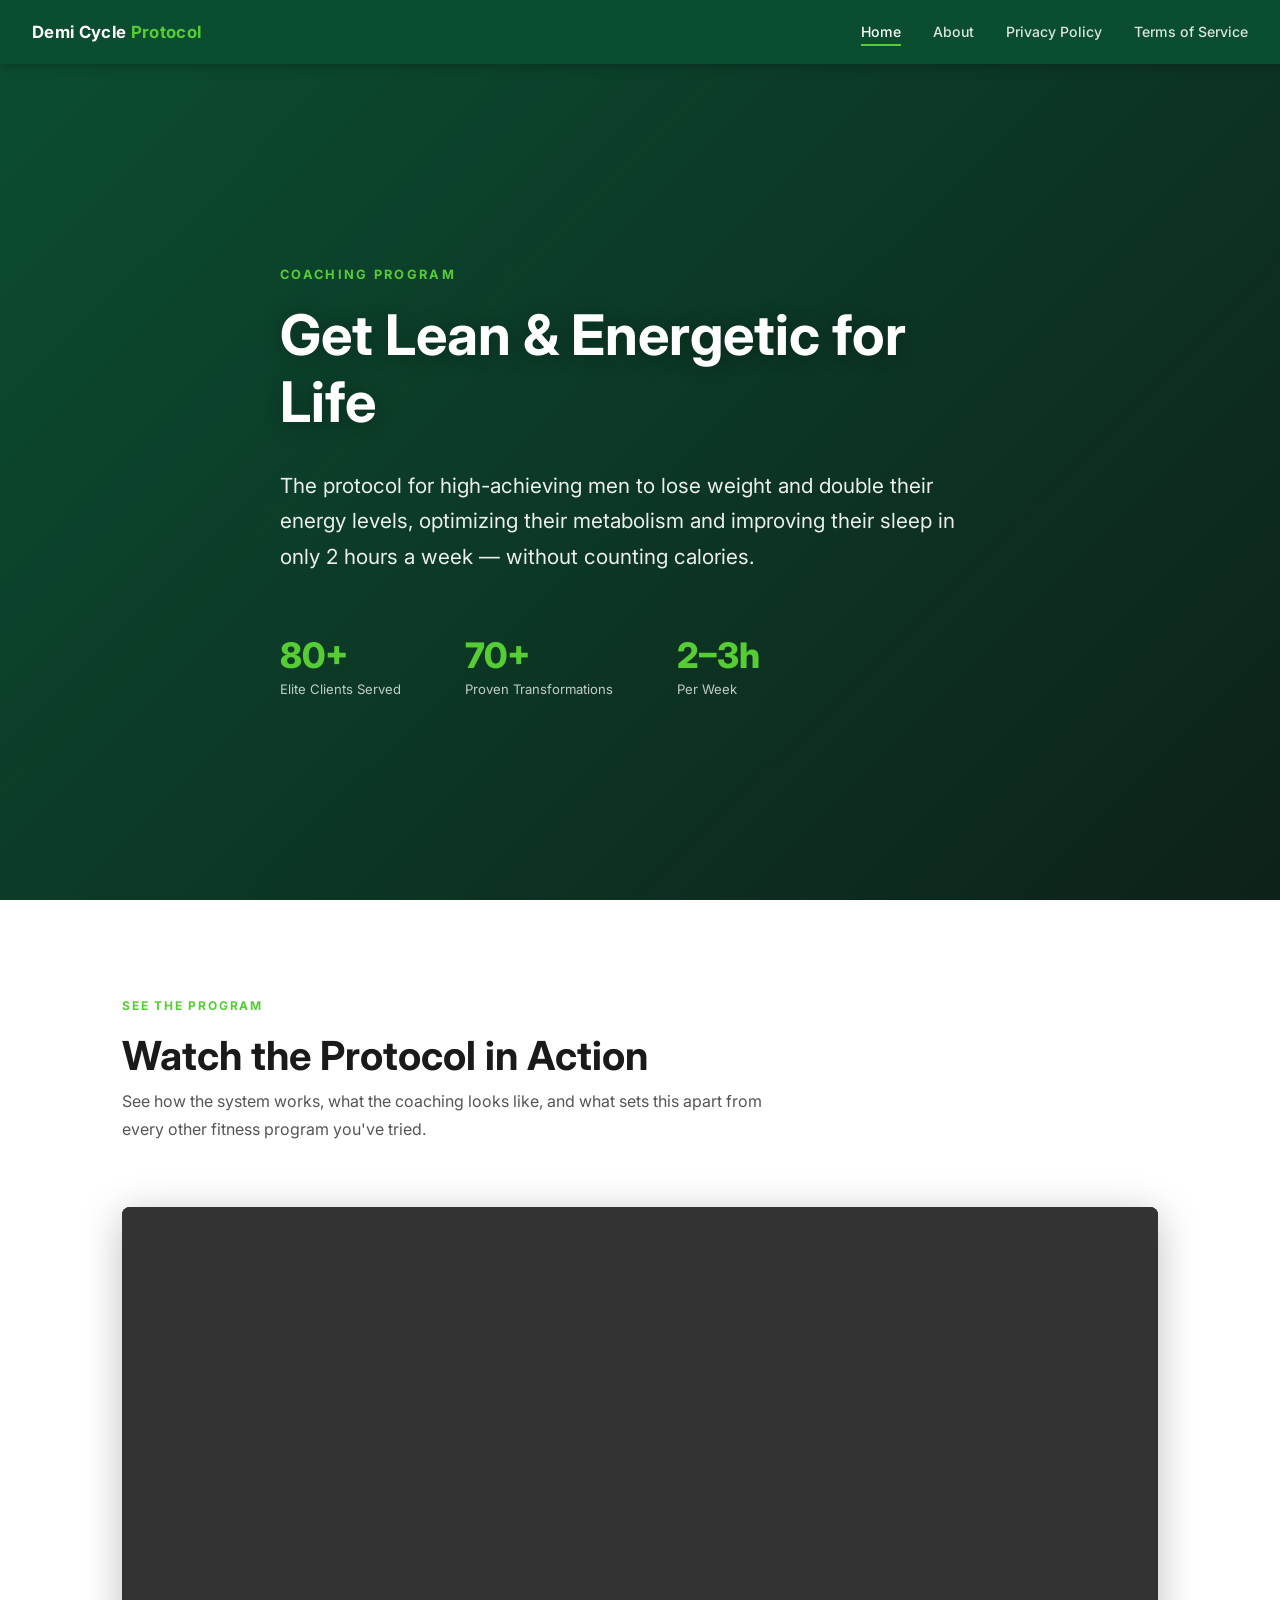
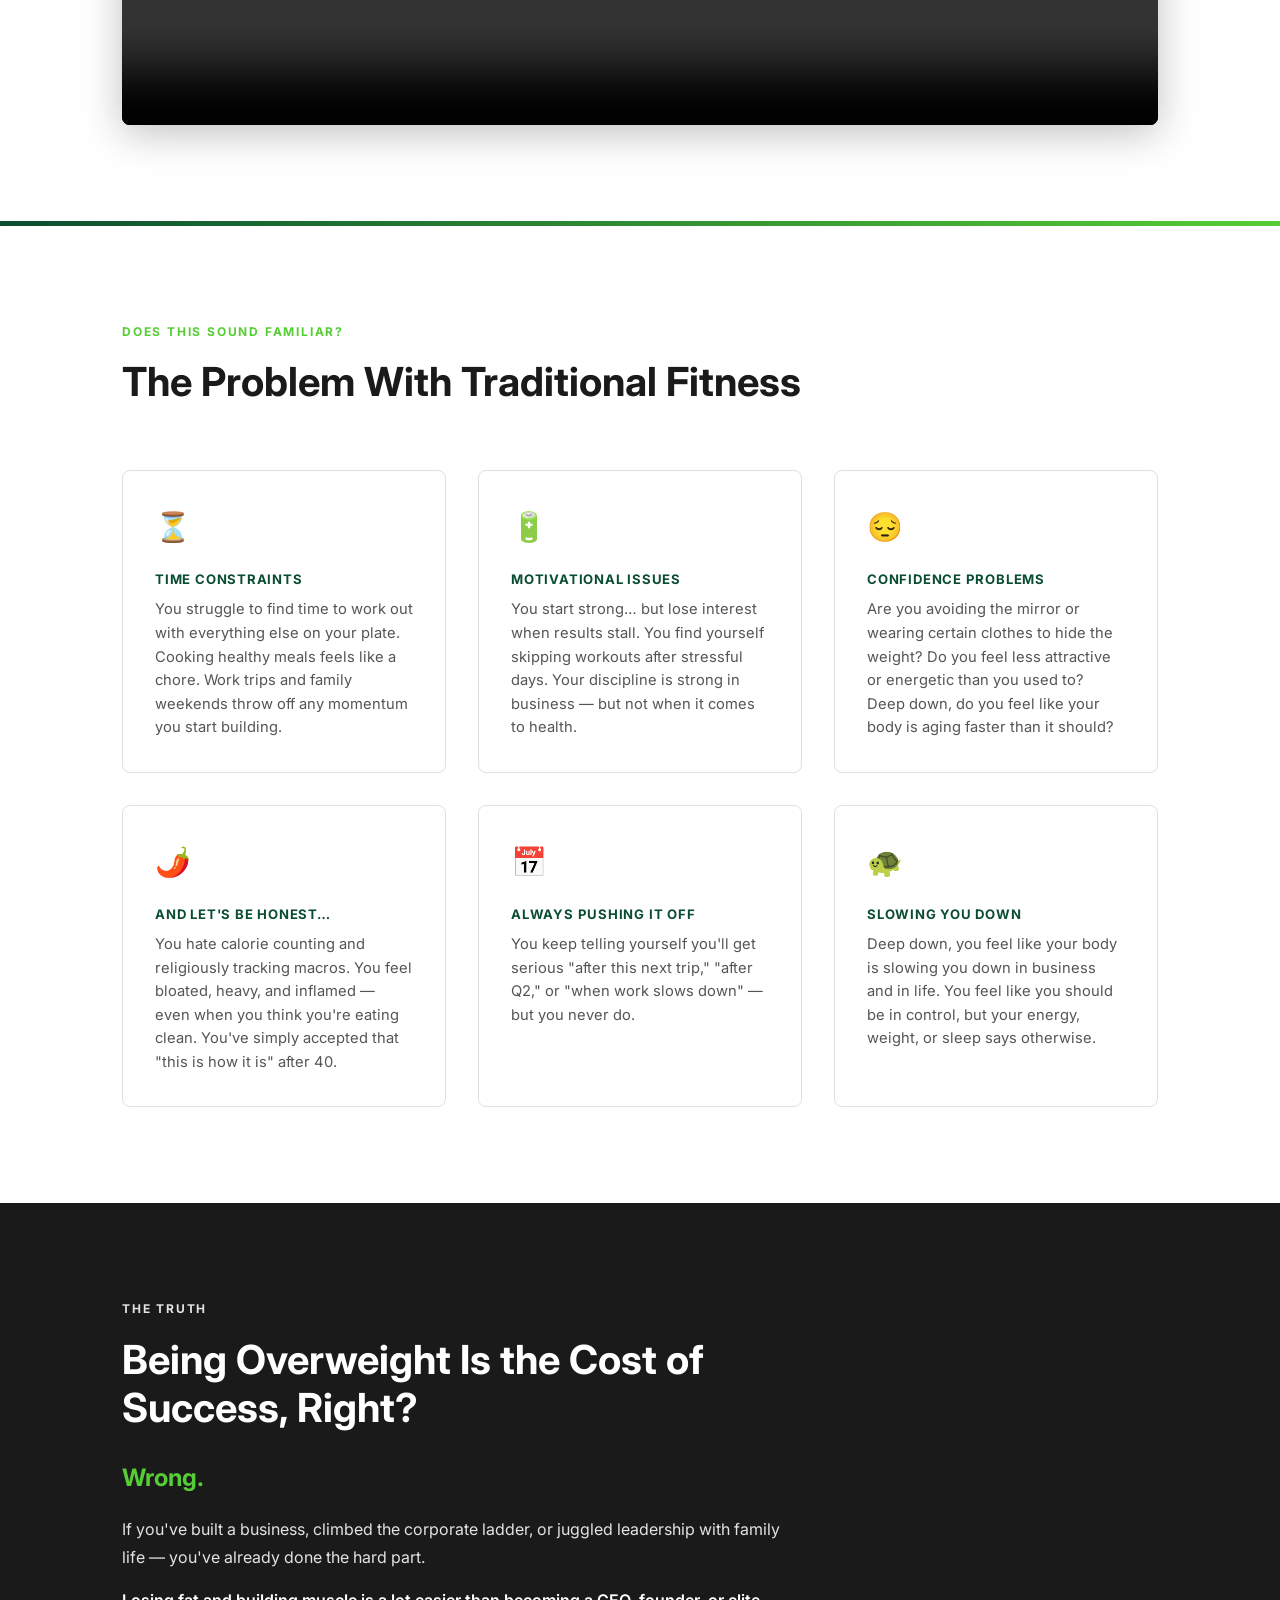
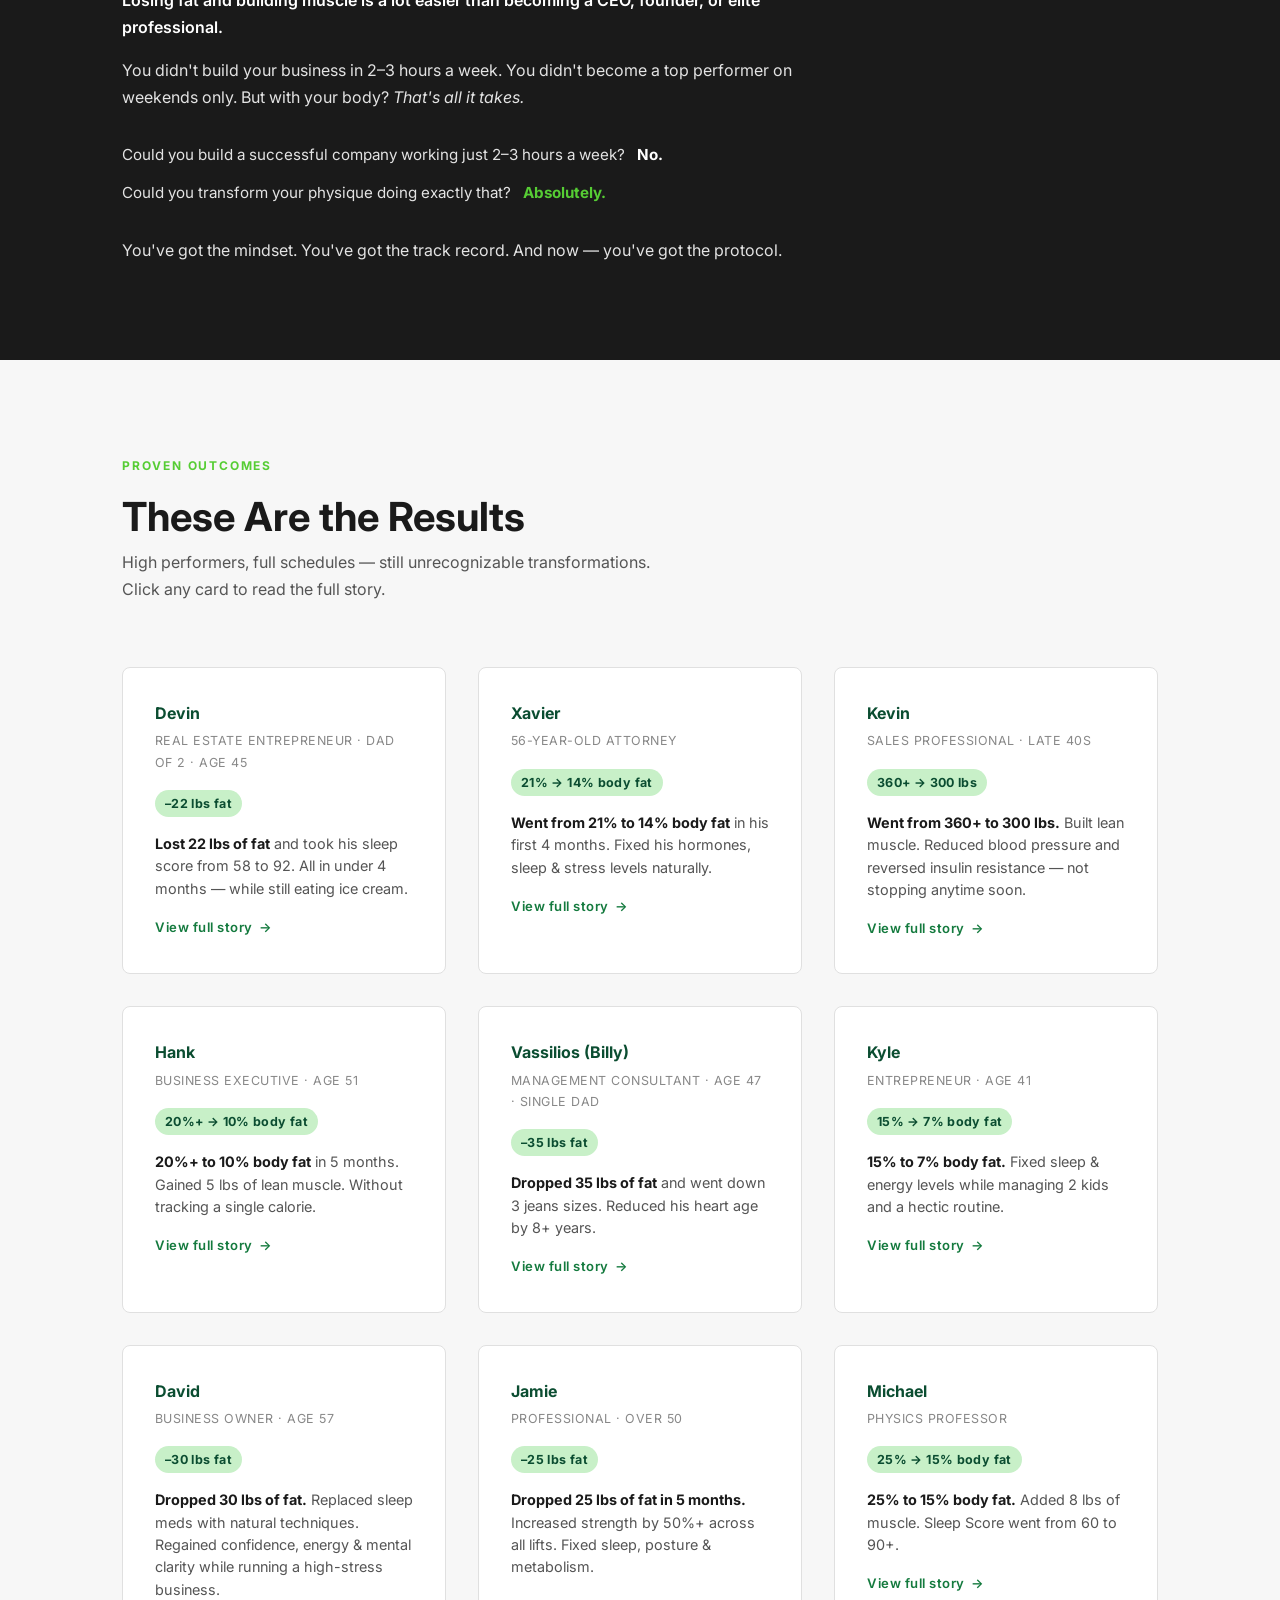
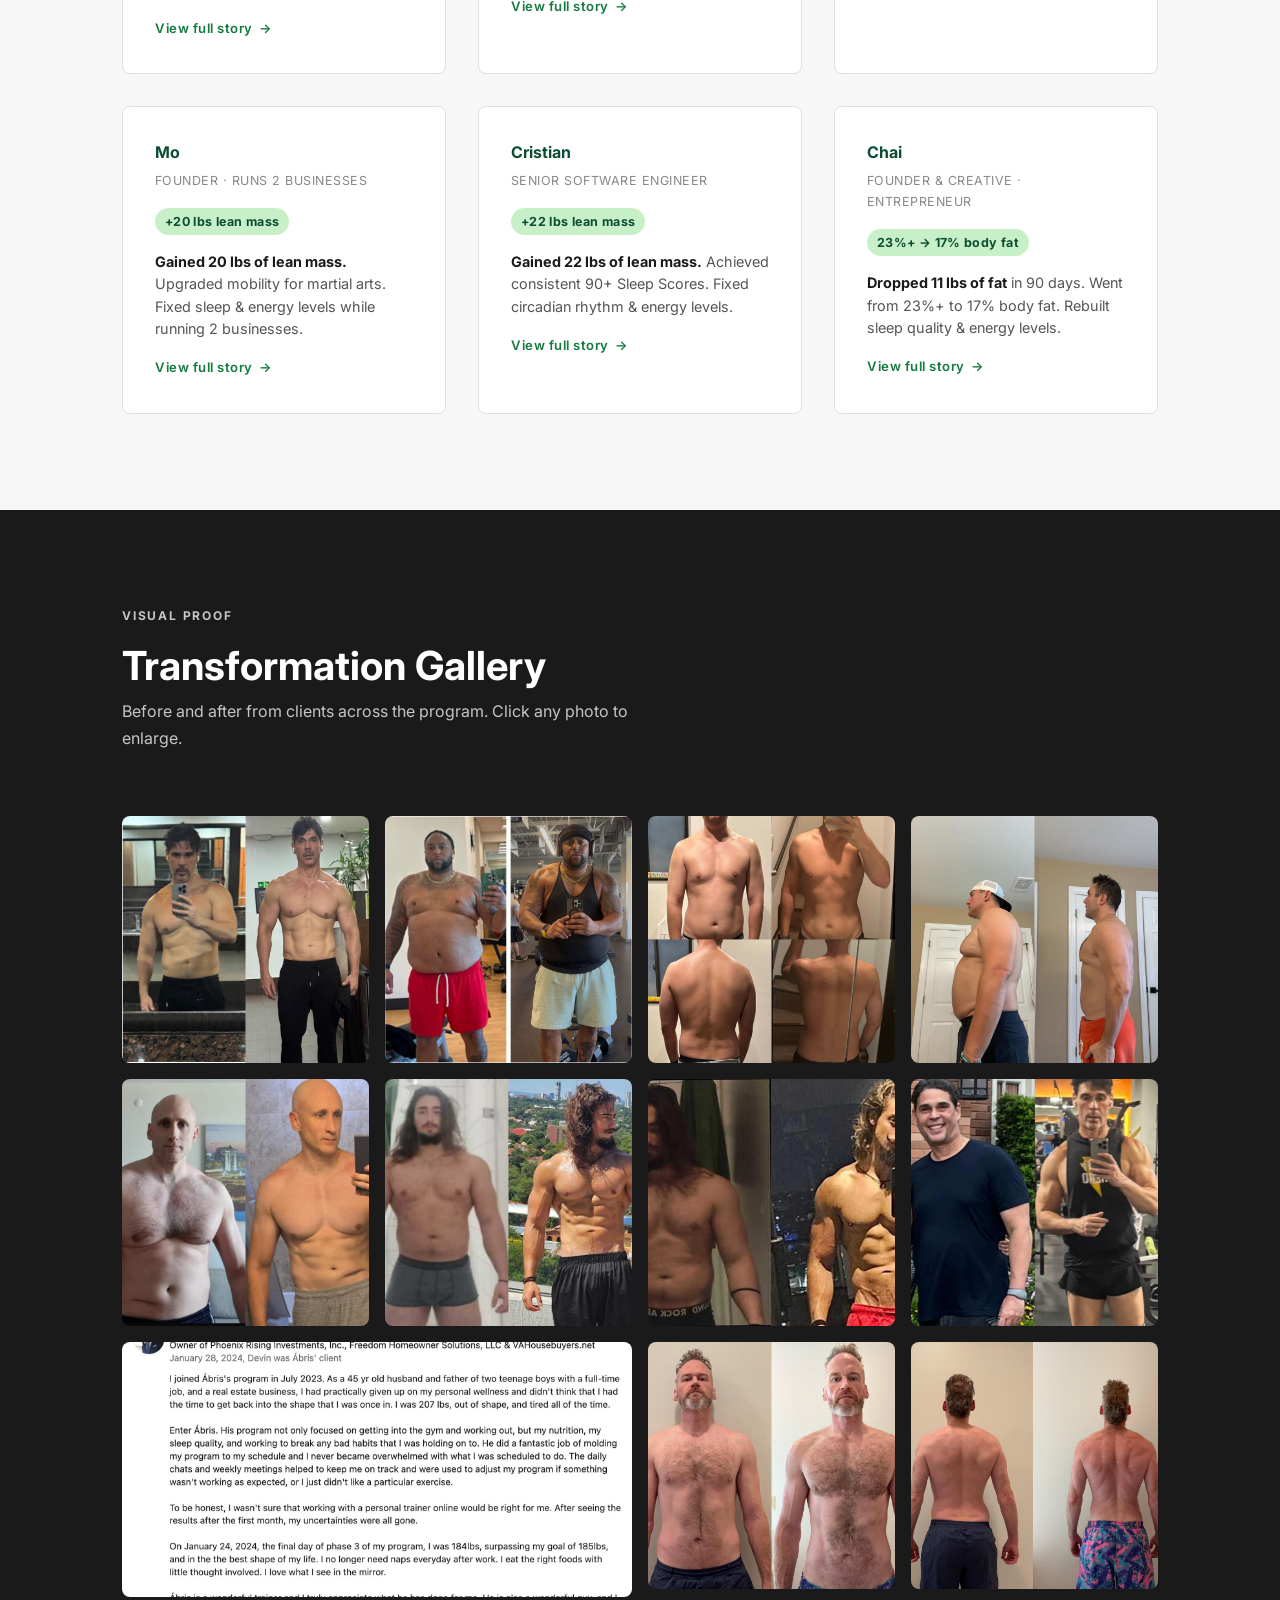
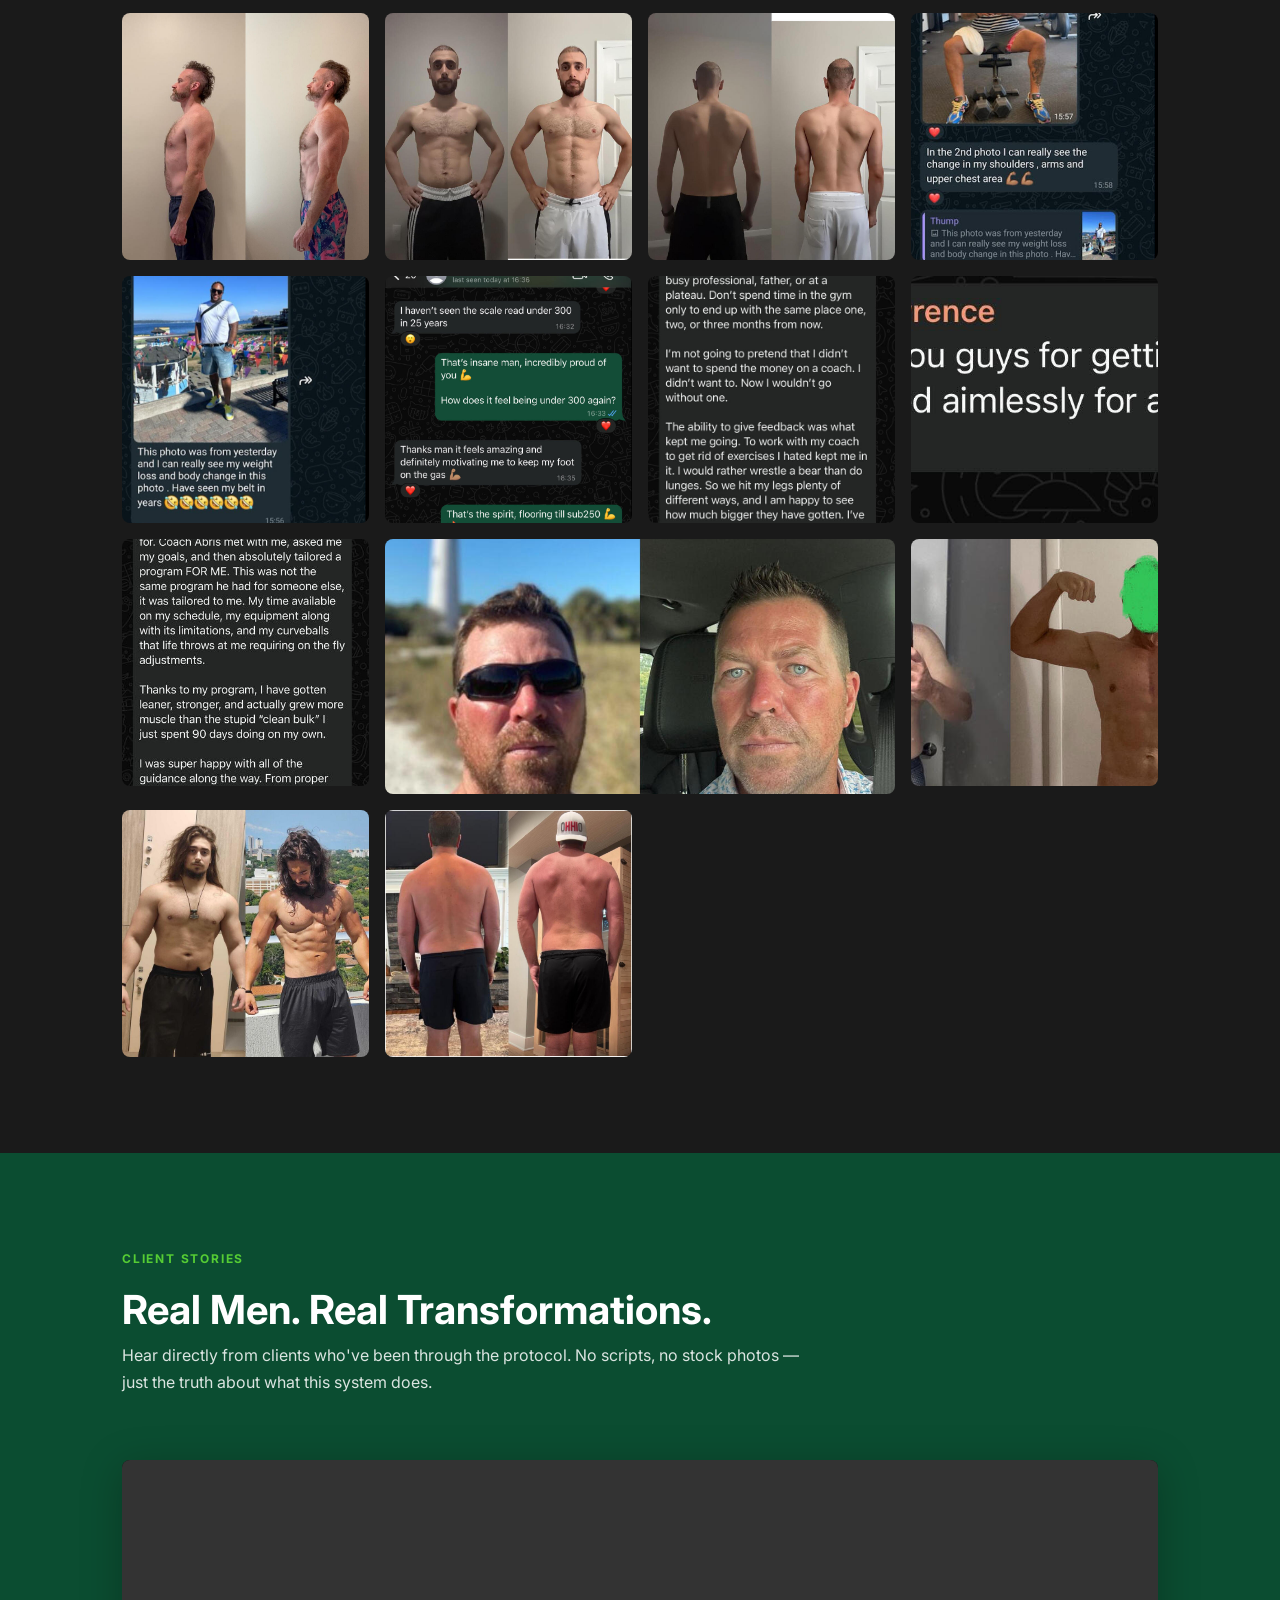
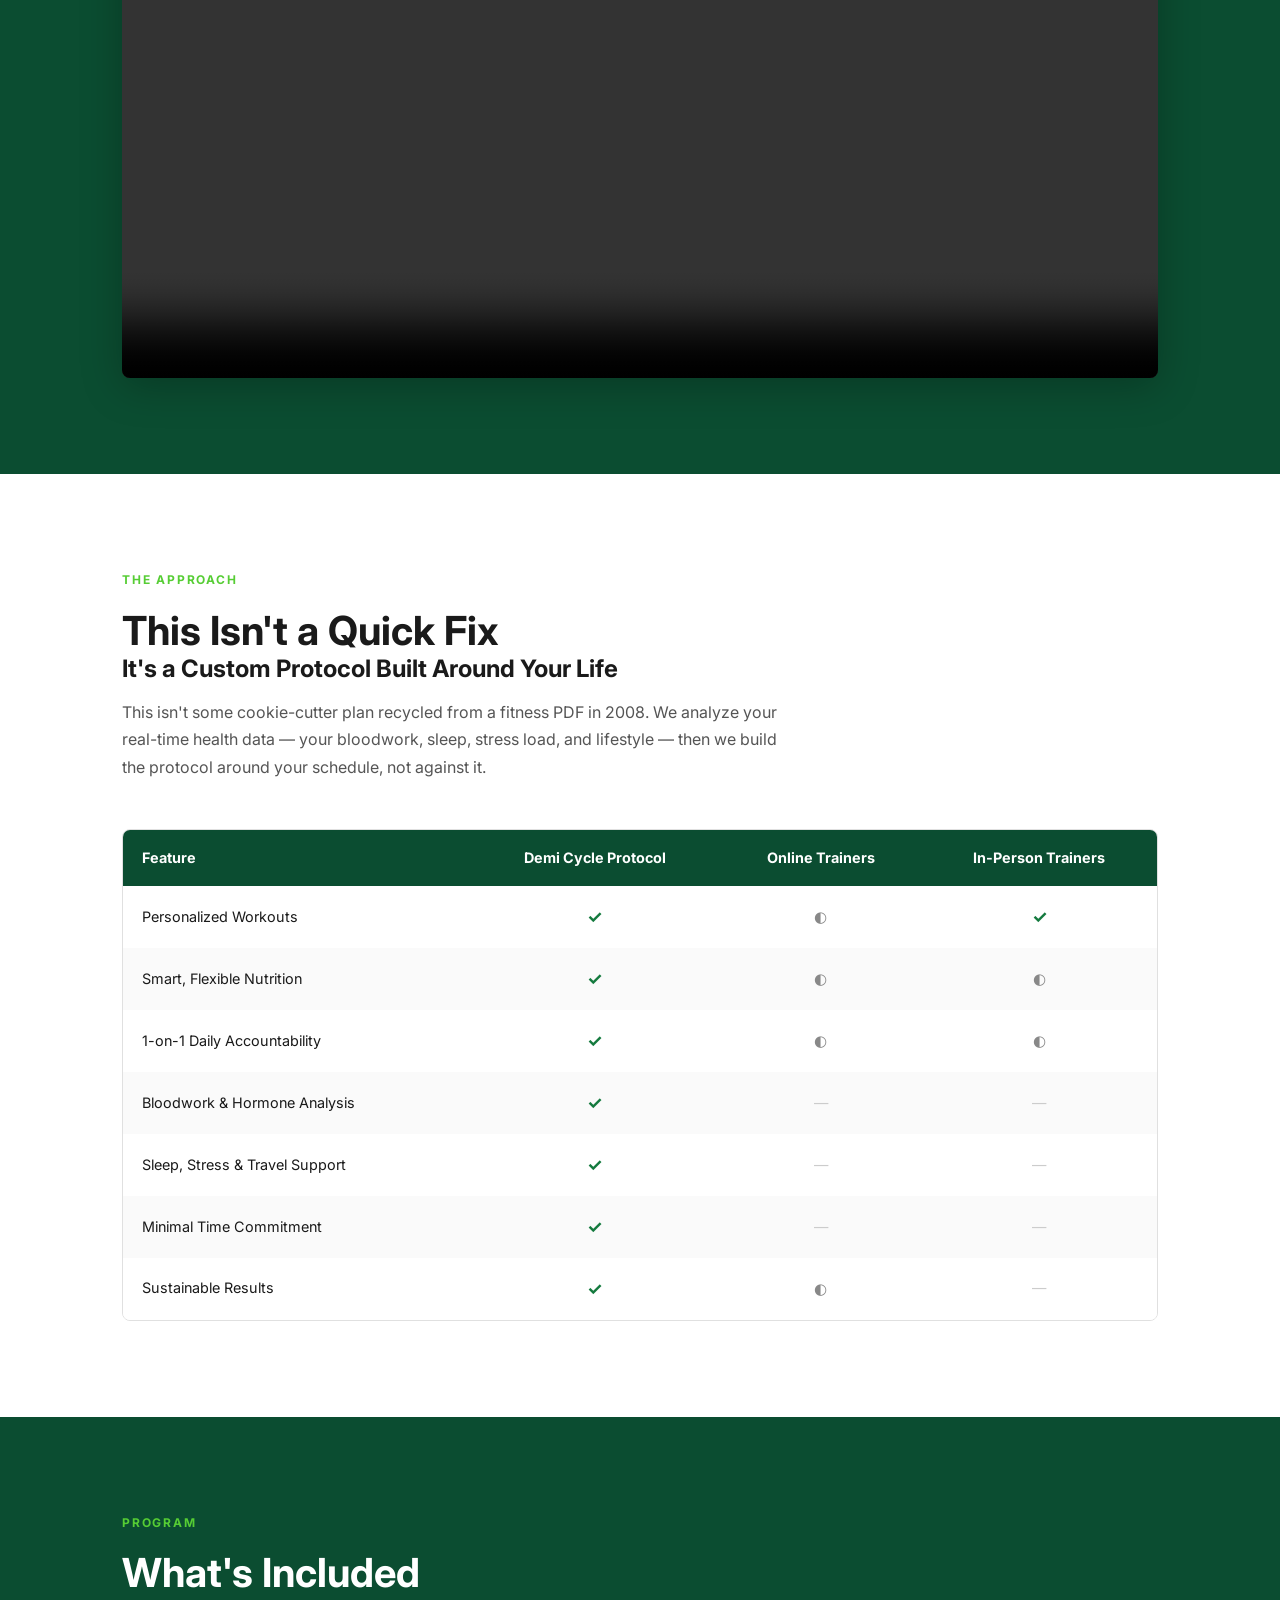
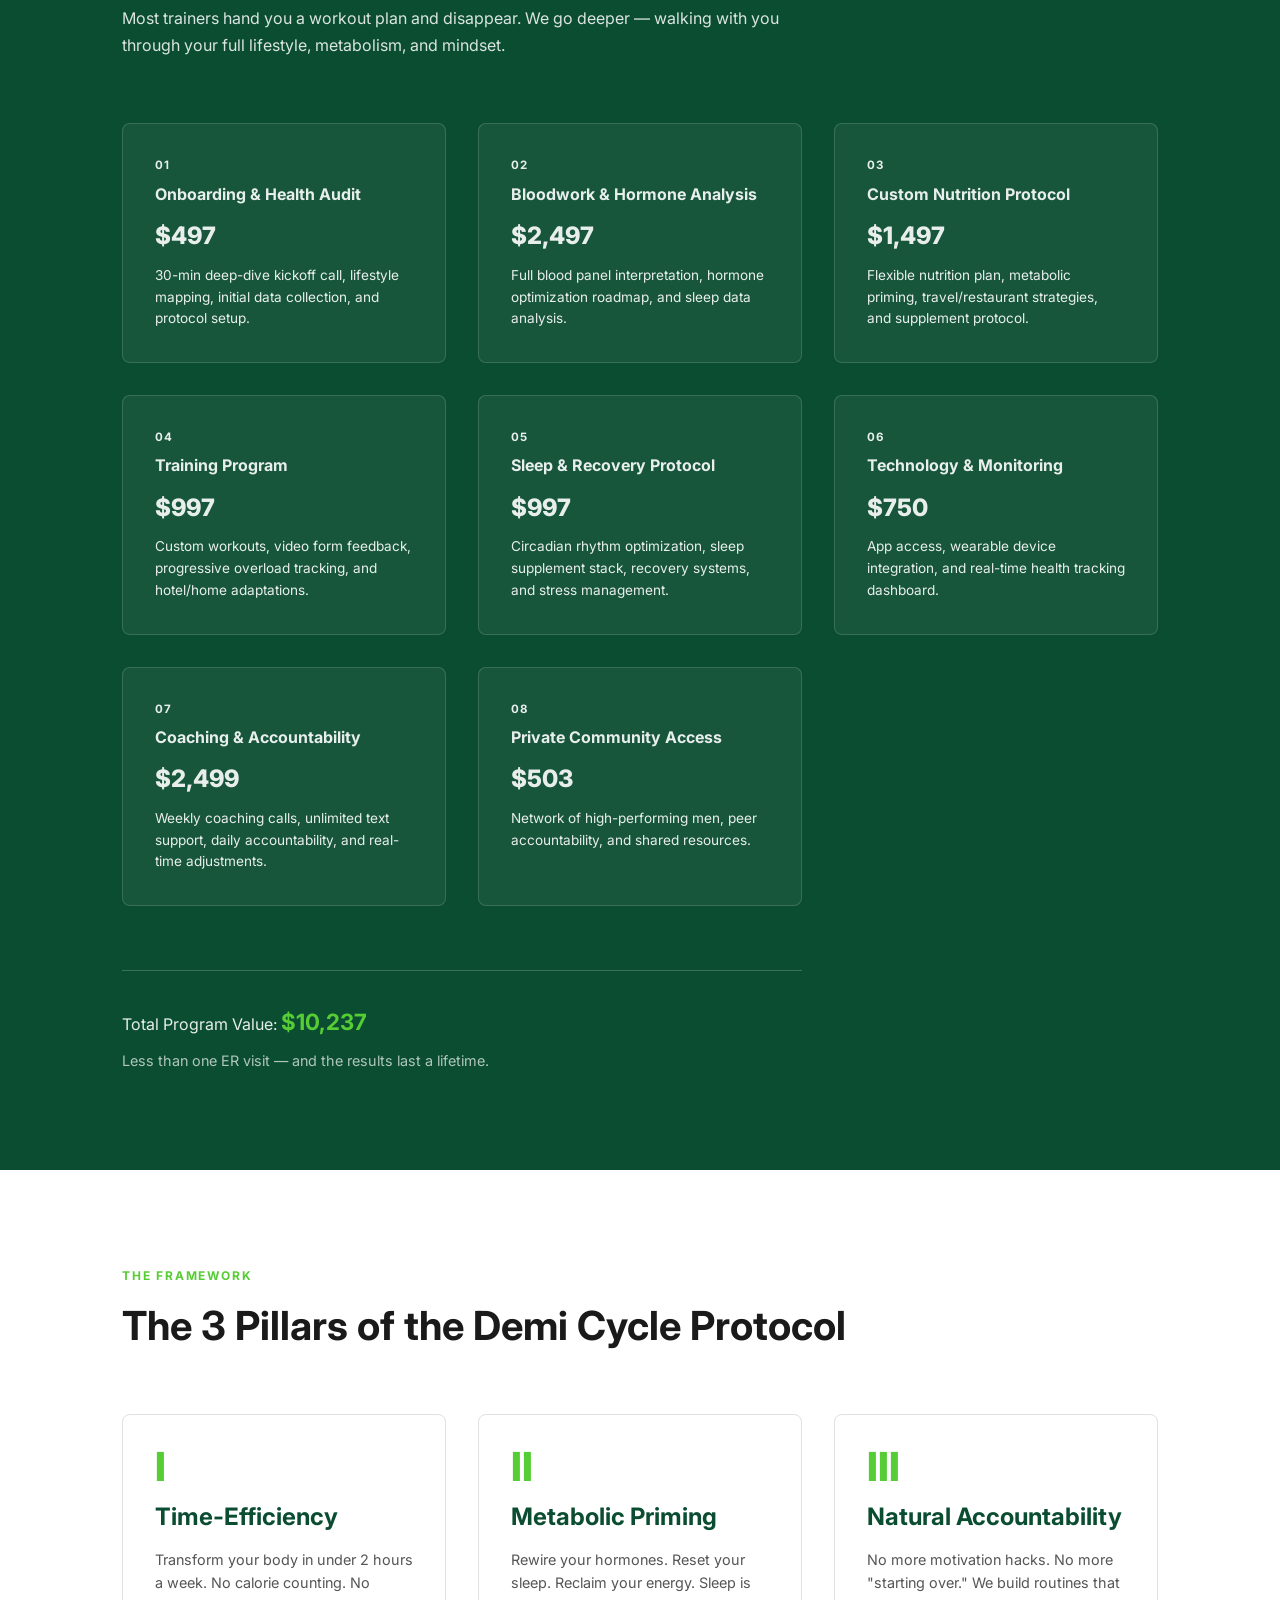
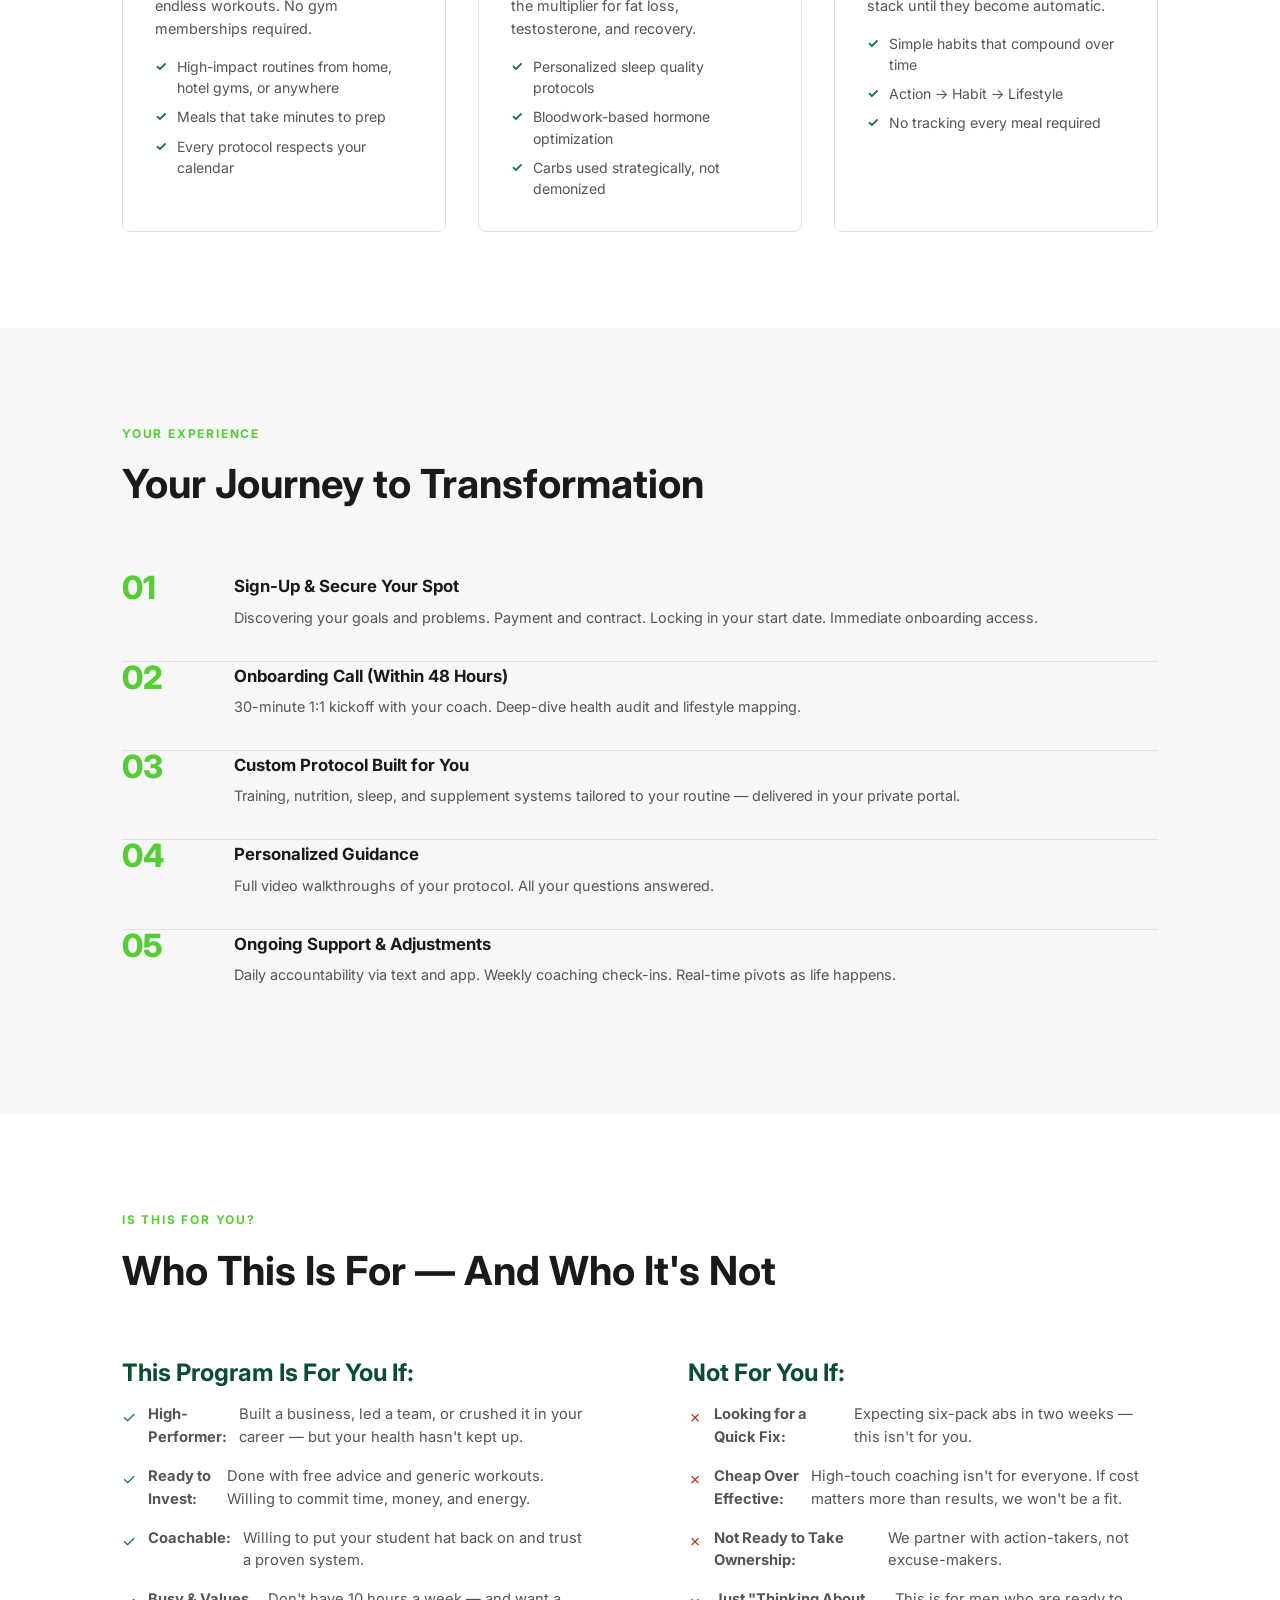
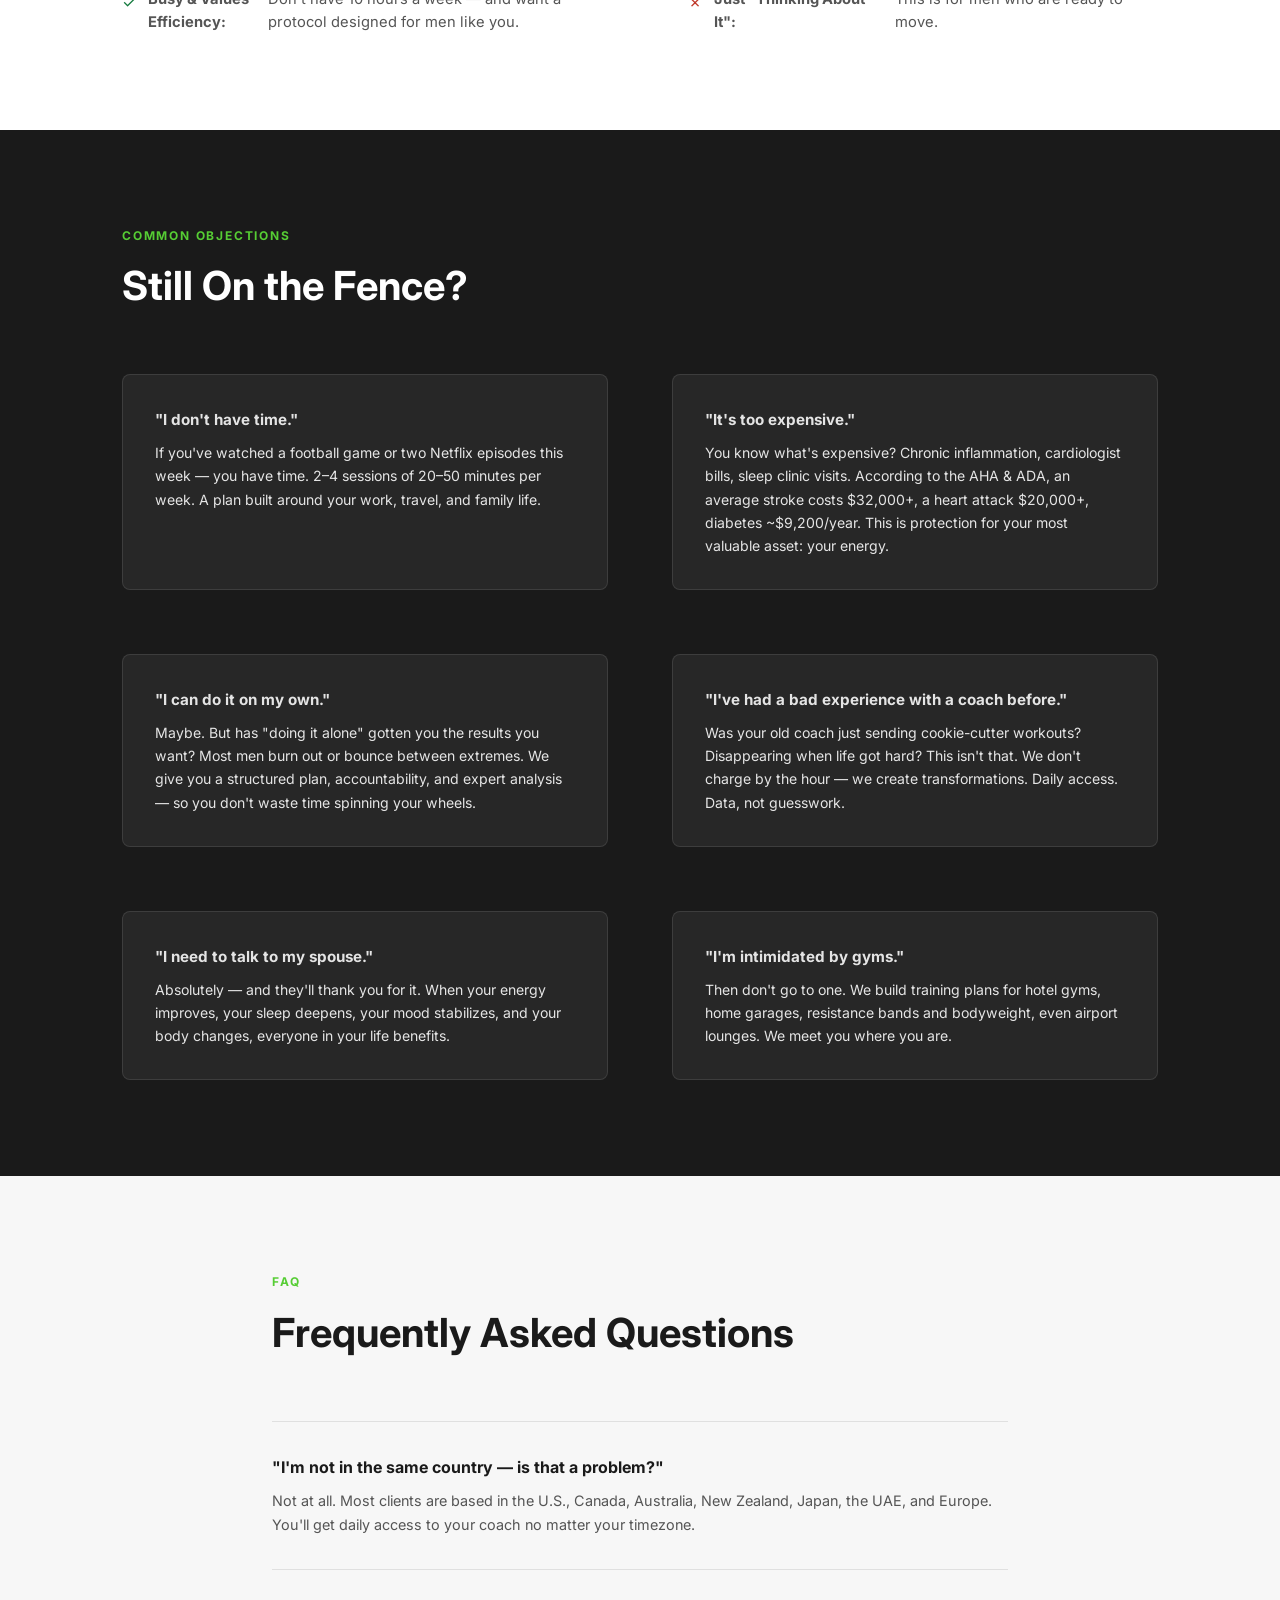
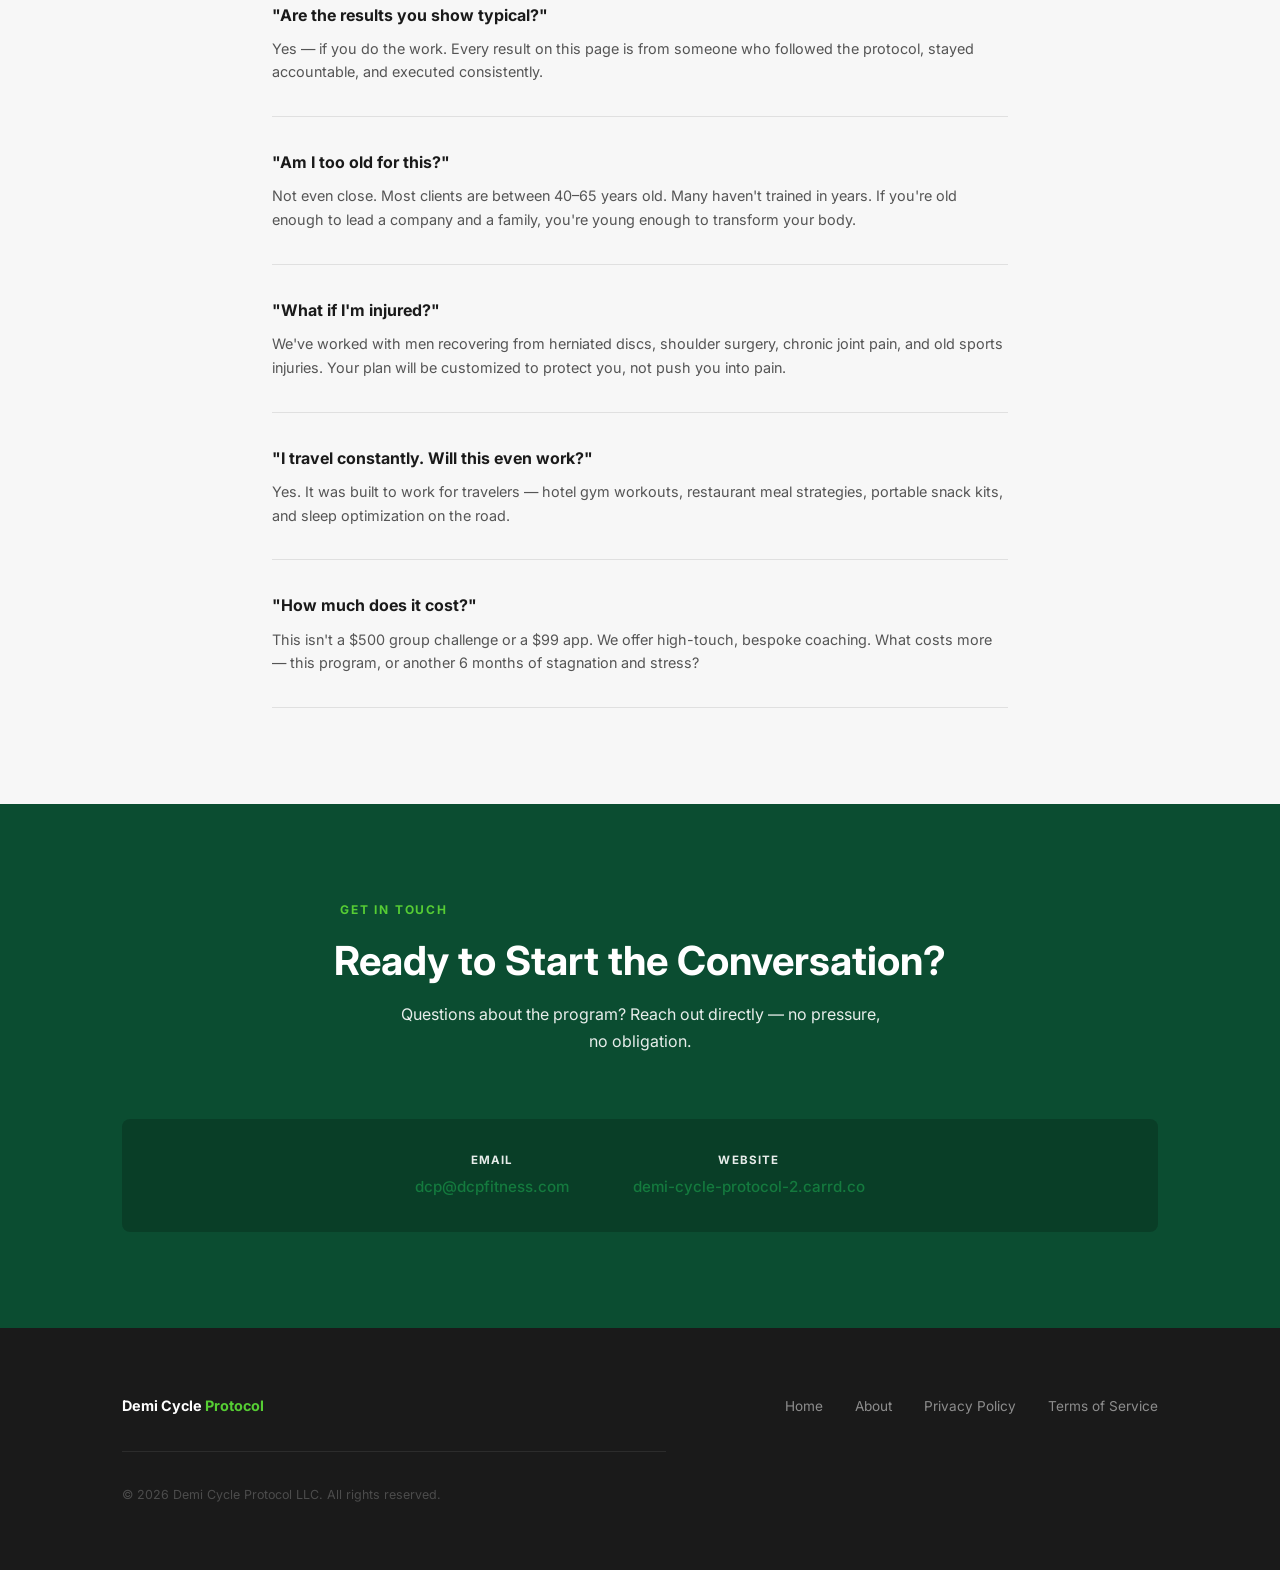
==== commit 0fed3947: "Add both videos as visible sections on homepage with sound - Video 1: Program overview section right" ====
--- a/docs/index.html
+++ b/docs/index.html
@@ -25,7 +25,7 @@
 
   <!-- Hero -->
   <section class="hero">
-    <video class="hero__video-bg" autoplay muted loop playsinline poster="assets/videos/video01.mp4">
+    <video class="hero__video-bg" autoplay muted loop playsinline>
       <source src="assets/videos/video01.mp4" type="video/mp4">
     </video>
     <div class="hero__overlay"></div>
@@ -48,6 +48,21 @@
             <span class="hero__stat-label">Per Week</span>
           </div>
         </div>
+      </div>
+    </div>
+  </section>
+
+  <!-- Video Section 1 — Program Overview -->
+  <section class="section">
+    <div class="container">
+      <p class="section-label">See the Program</p>
+      <h2>Watch the Protocol in Action</h2>
+      <p style="margin-top: 0.5rem;">See how the system works, what the coaching looks like, and what sets this apart from every other fitness program you've tried.</p>
+      <div class="video-showcase">
+        <video controls playsinline>
+          <source src="assets/videos/video01.mp4" type="video/mp4">
+          Your browser does not support the video tag.
+        </video>
       </div>
     </div>
   </section>
@@ -437,6 +452,21 @@
     </div>
   </section>
 
+  <!-- Video Section 2 — Client Stories -->
+  <section class="section section--green">
+    <div class="container">
+      <p class="section-label" style="color: var(--green-bright);">Client Stories</p>
+      <h2>Real Men. Real Transformations.</h2>
+      <p style="margin-top: 0.5rem; color: rgba(255,255,255,0.85);">Hear directly from clients who've been through the protocol. No scripts, no stock photos — just the truth about what this system does.</p>
+      <div class="video-showcase">
+        <video controls playsinline>
+          <source src="assets/videos/video02.mp4" type="video/mp4">
+          Your browser does not support the video tag.
+        </video>
+      </div>
+    </div>
+  </section>
+
   <!-- Not a Quick Fix -->
   <section class="section">
     <div class="container">
--- a/docs/css/style.css
+++ b/docs/css/style.css
@@ -252,6 +252,19 @@
 .detail-stat__num { font-size: 1.4rem; font-weight: 800; color: var(--green-bright); line-height: 1; }
 .detail-stat__label { font-size: 0.75rem; color: rgba(255,255,255,0.7); margin-top: 4px; }
 
+/* ── Video Showcase ── */
+.video-showcase {
+  position: relative; margin-top: var(--space-lg);
+  border-radius: var(--radius); overflow: hidden;
+  background: var(--black); box-shadow: 0 8px 40px rgba(0,0,0,0.25);
+}
+.video-showcase video {
+  width: 100%; display: block; max-height: 560px; object-fit: cover;
+}
+.video-showcase--dark {
+  background: rgba(0,0,0,0.3); border: 1px solid rgba(255,255,255,0.1);
+}
+
 /* ── Gallery Section ── */
 .gallery-section { background: var(--dark); padding: var(--space-xl) 0; }
 .gallery-section h2, .gallery-section p { color: var(--white); }
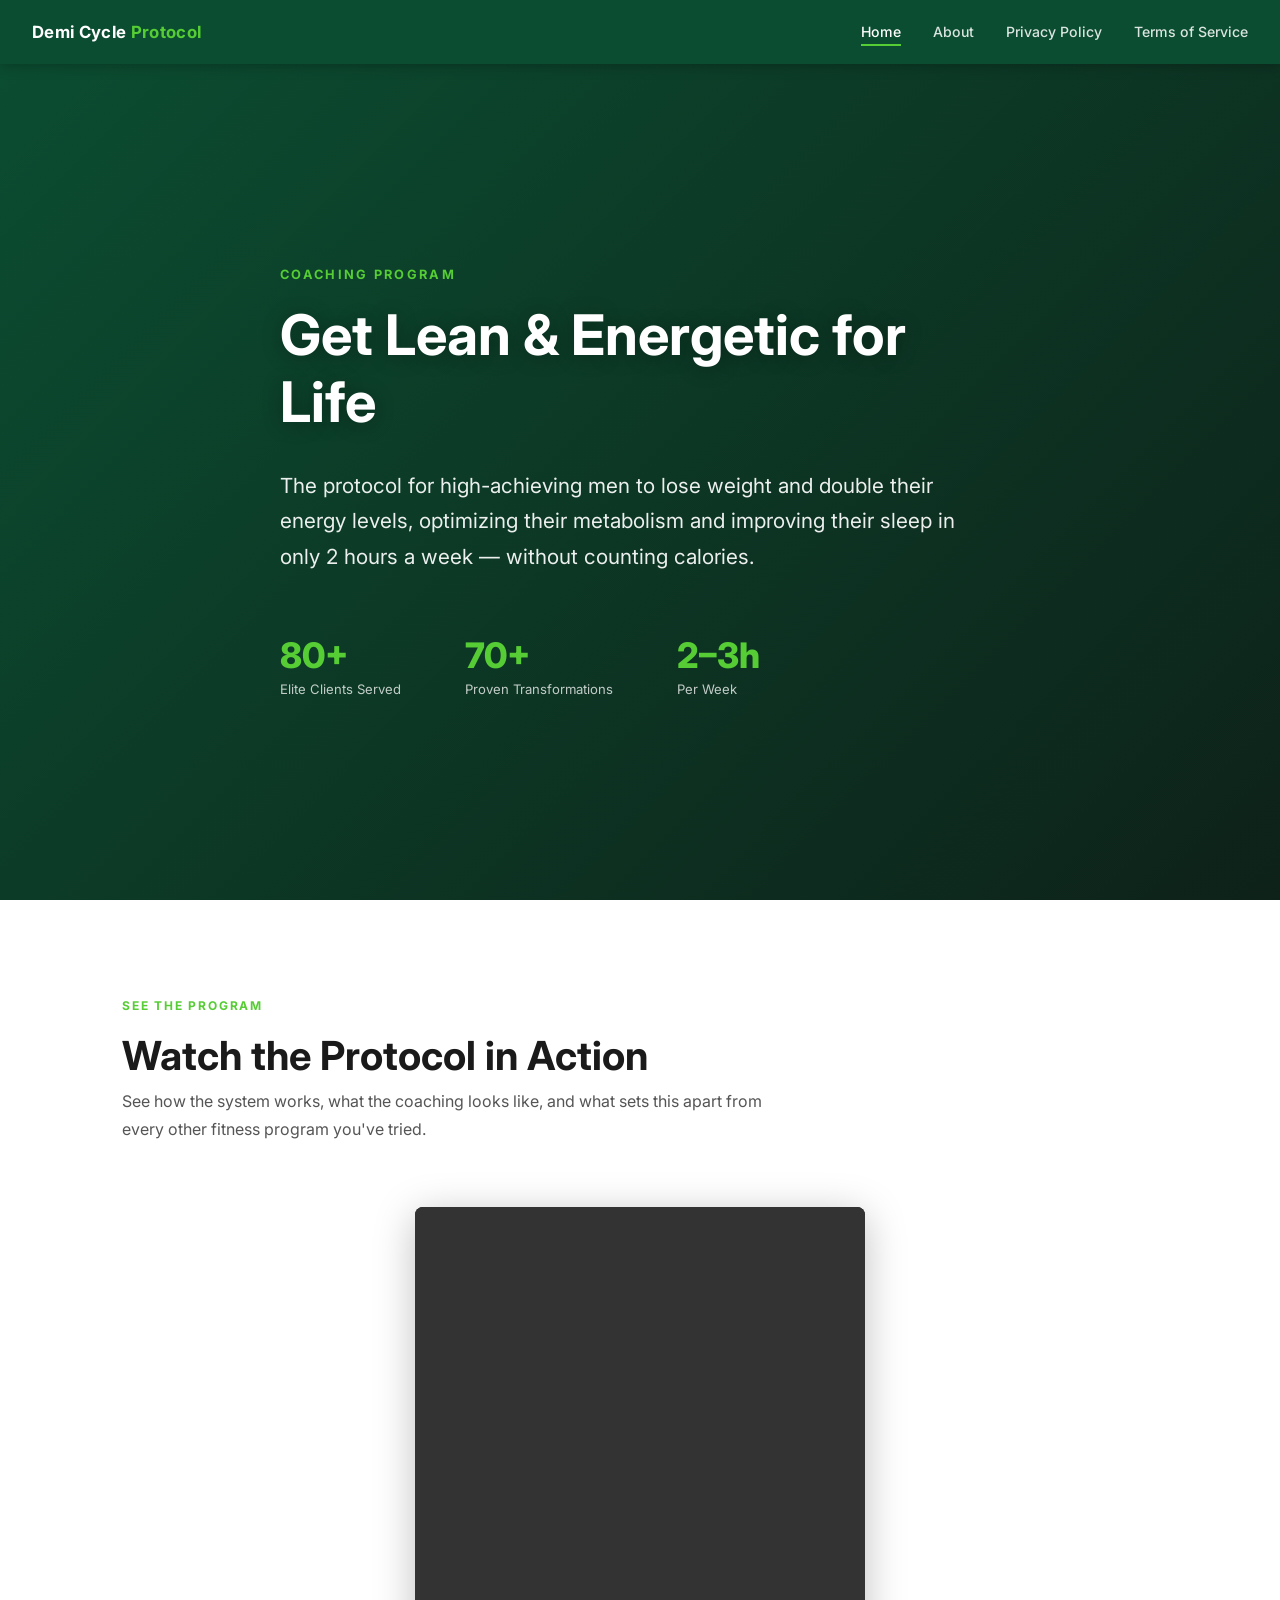
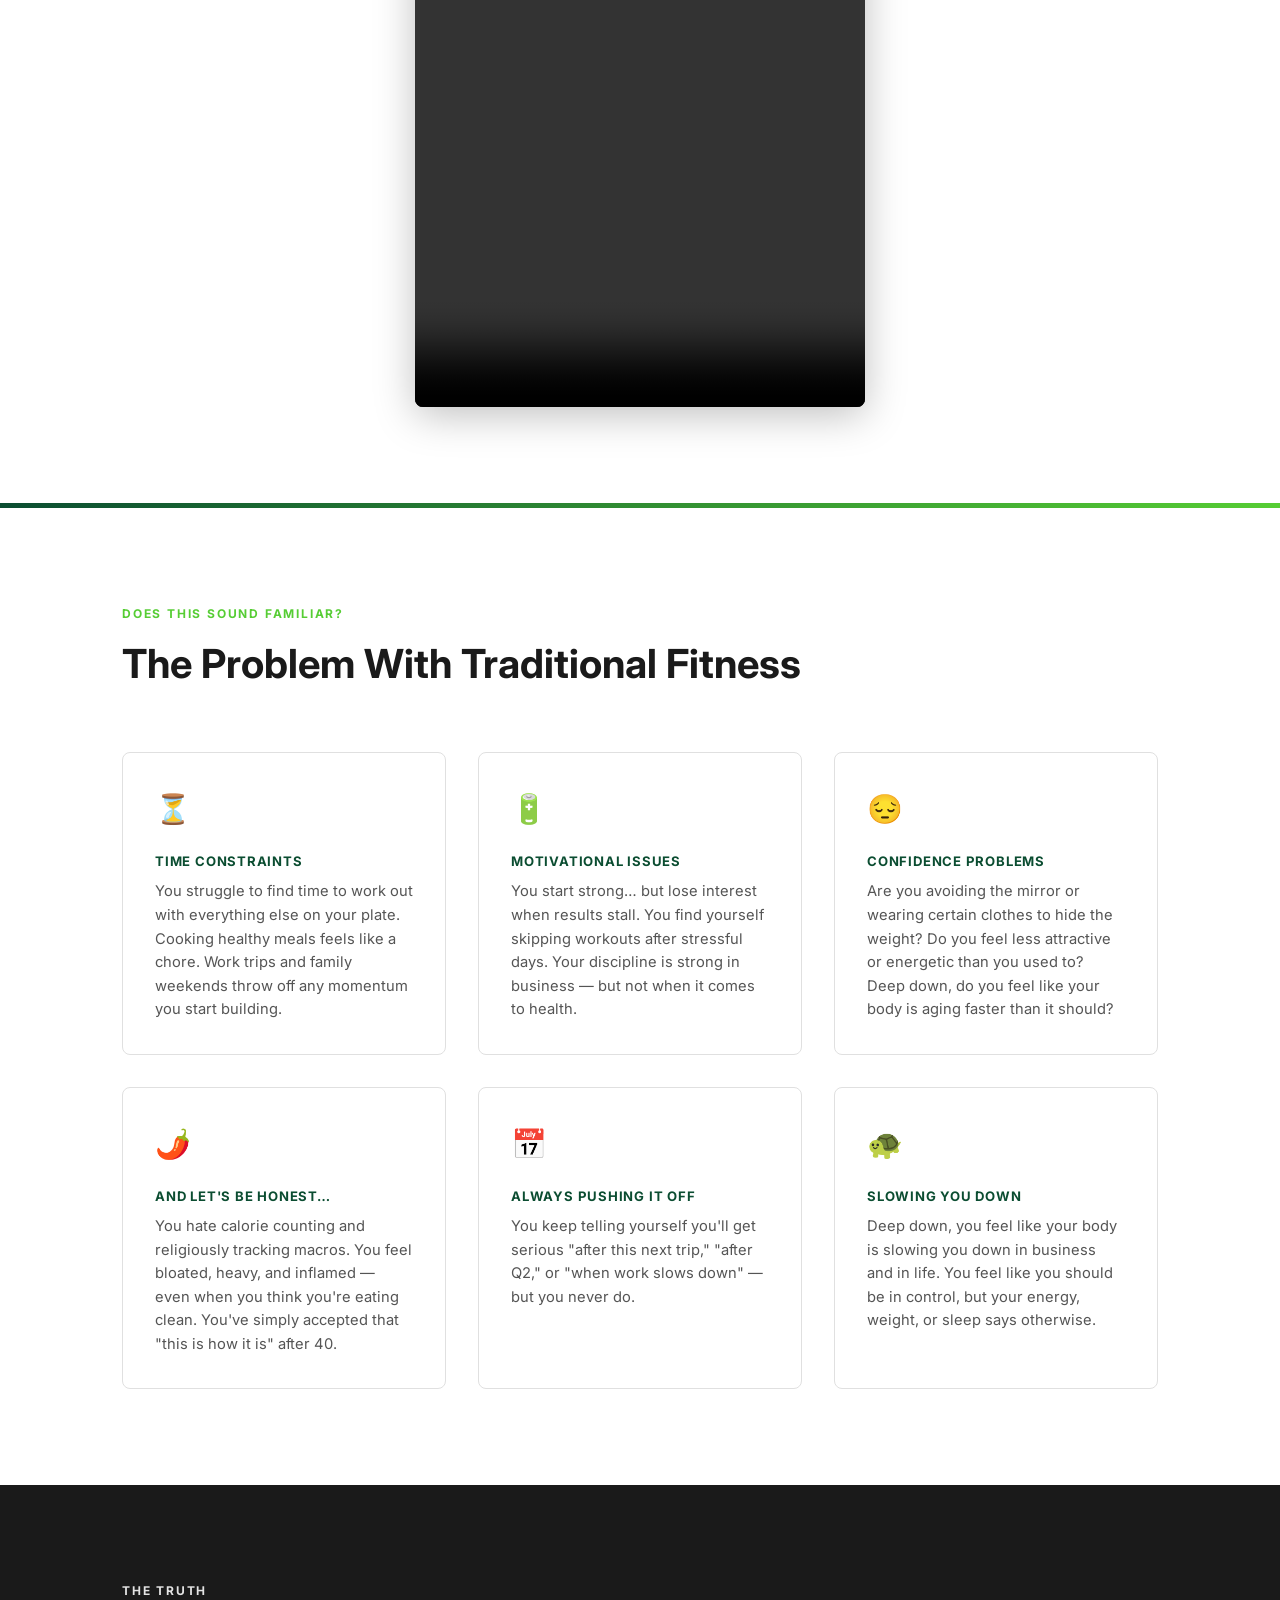
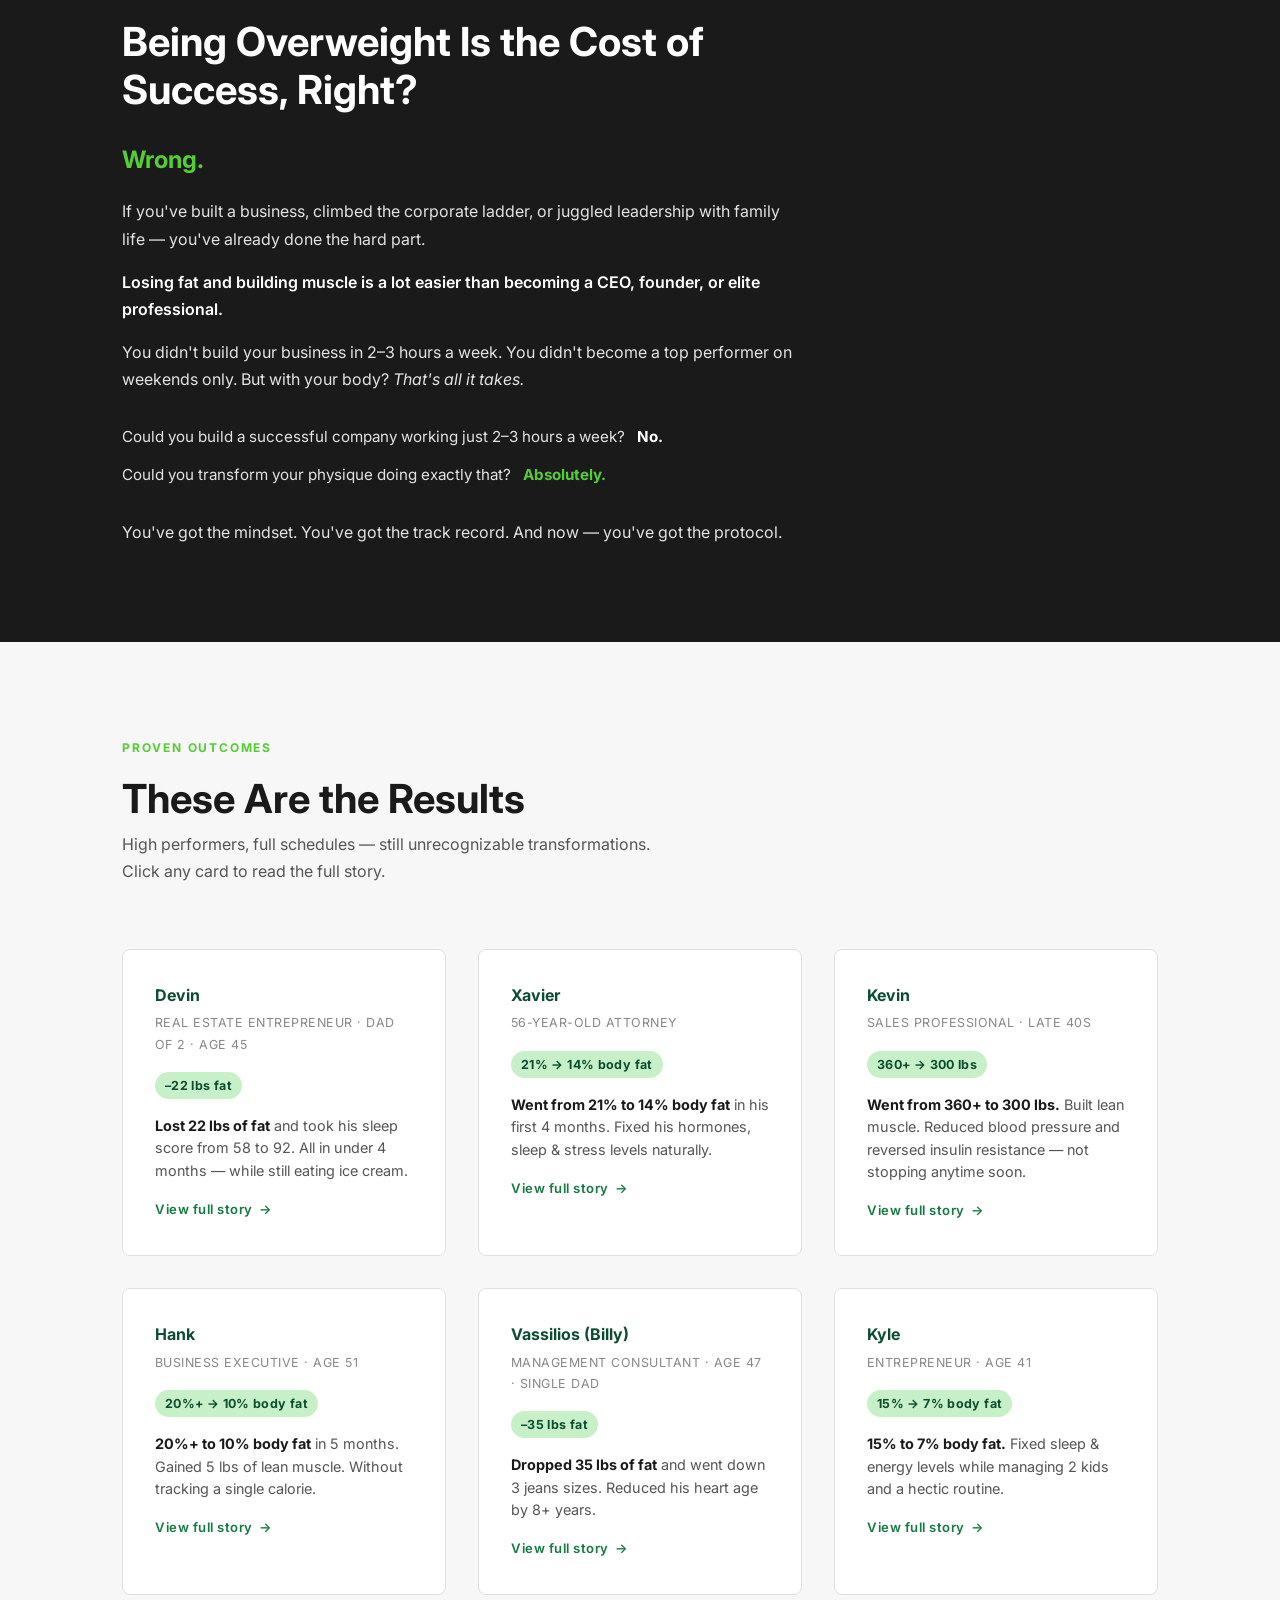
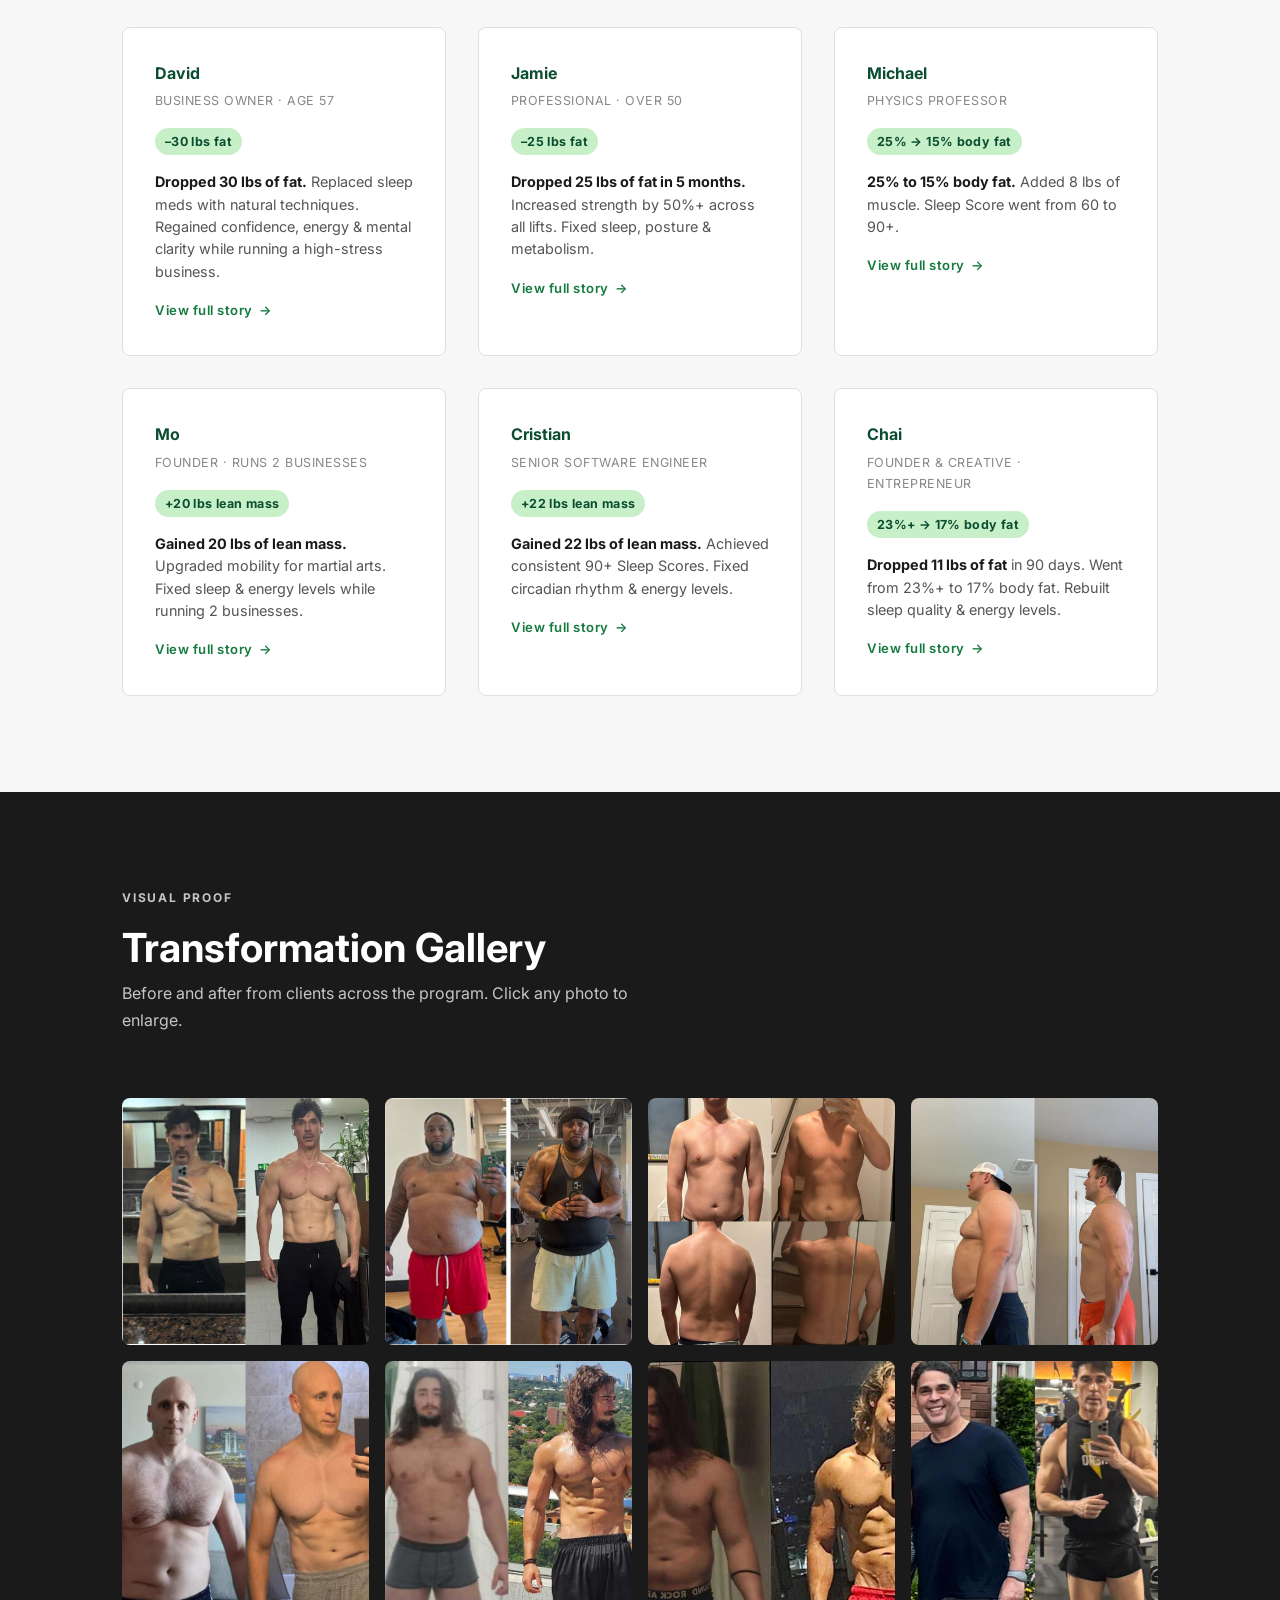
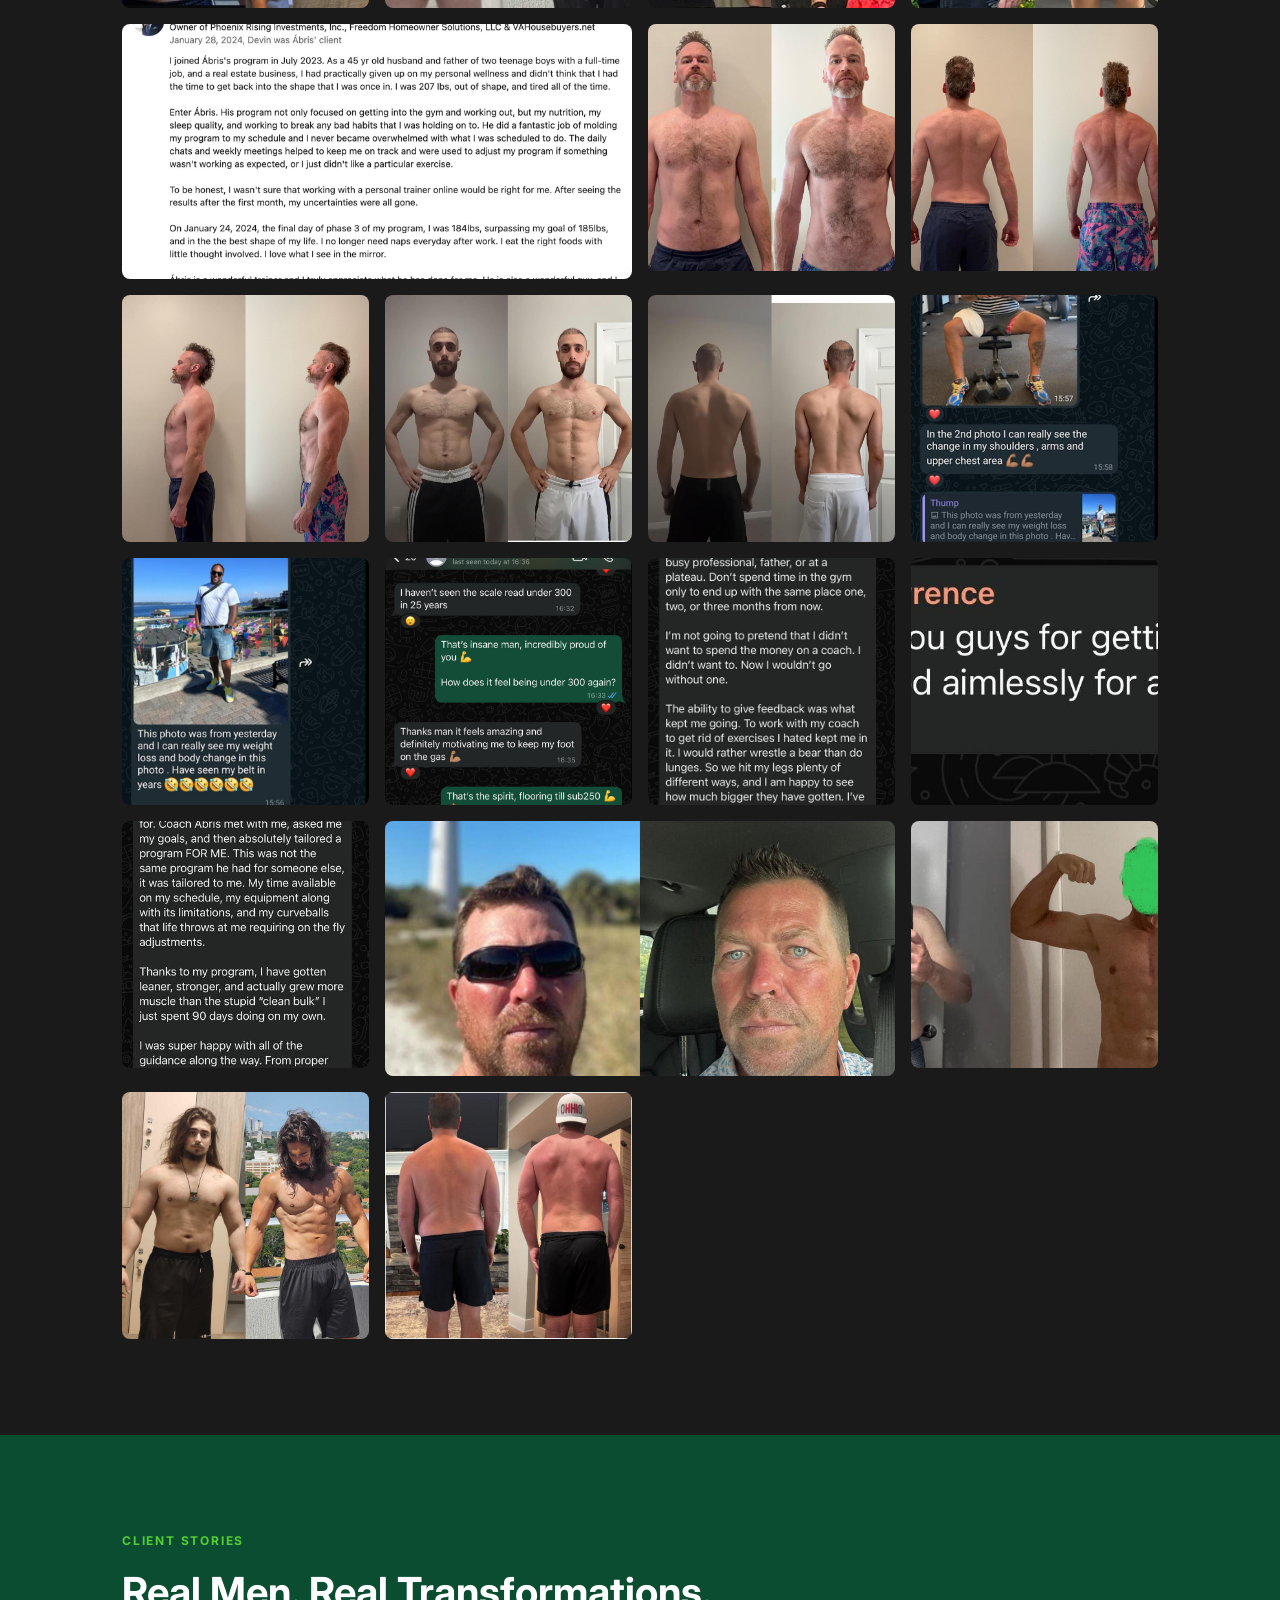
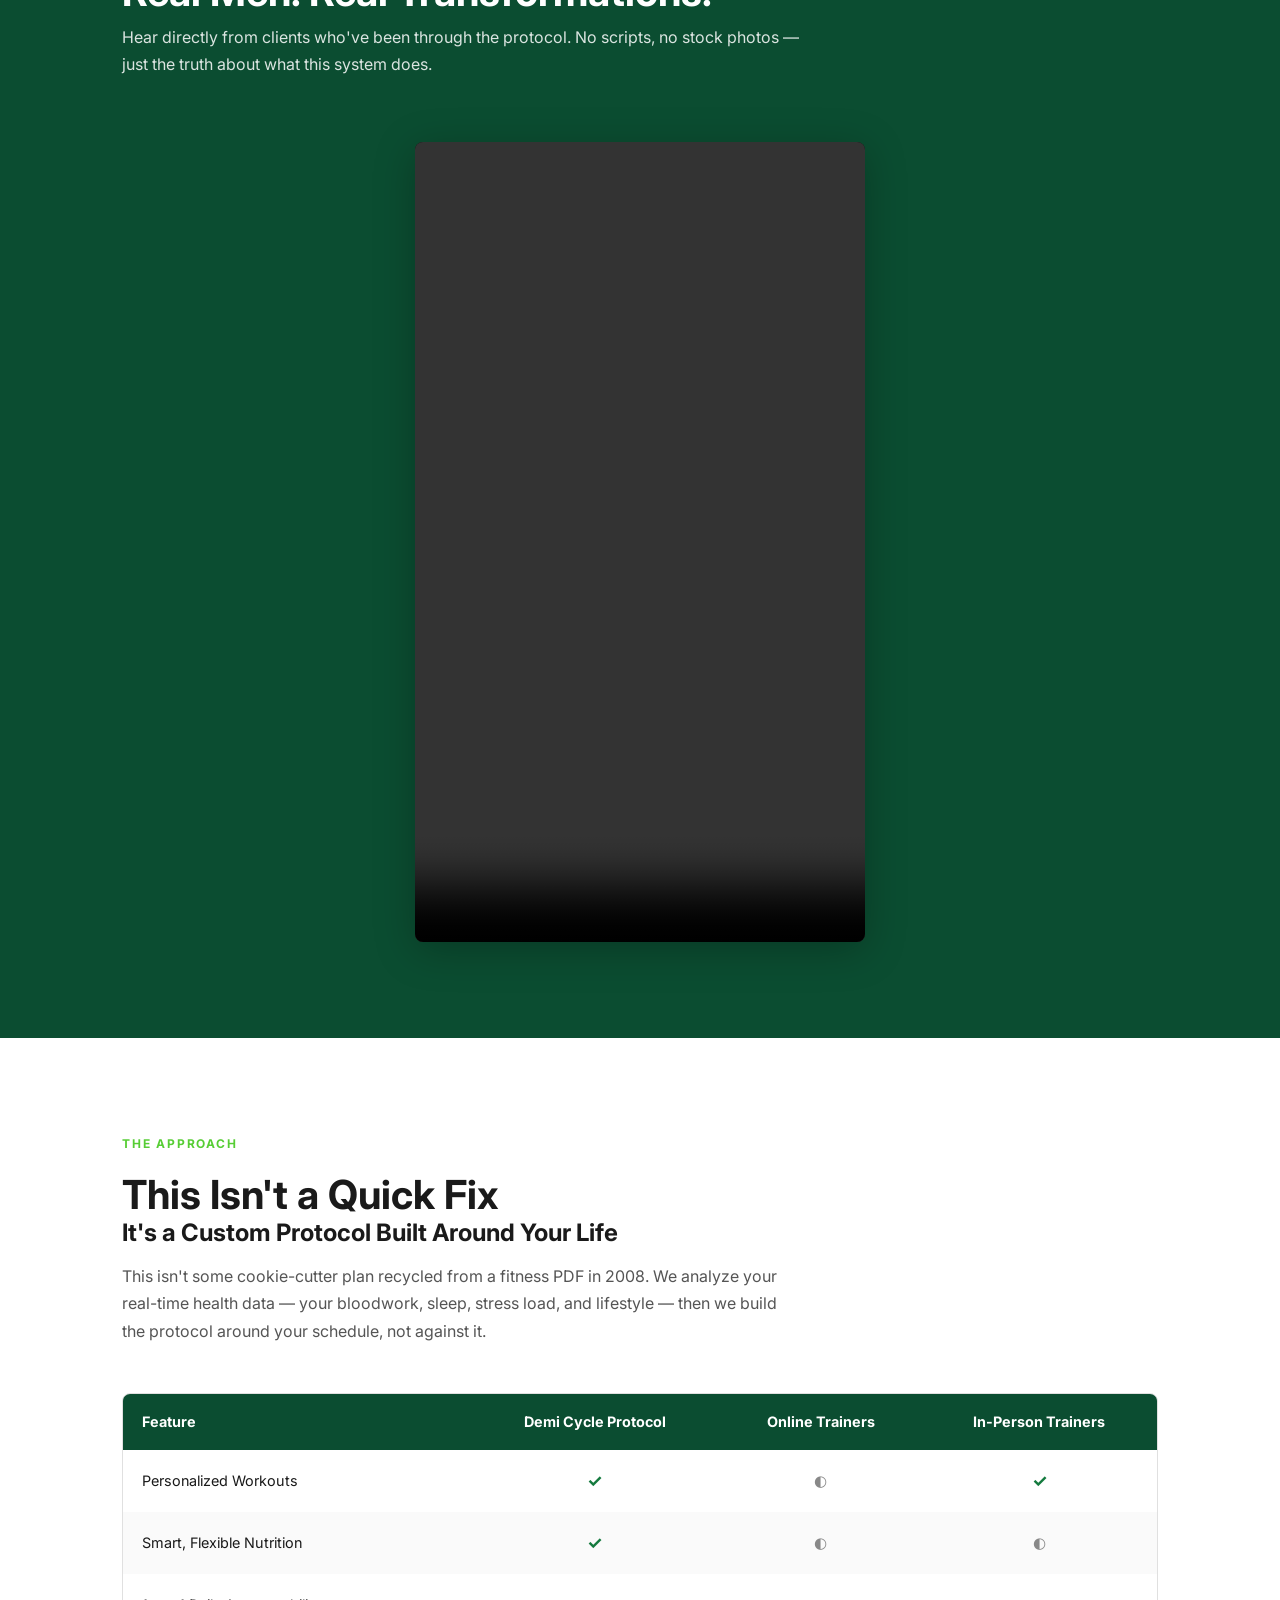
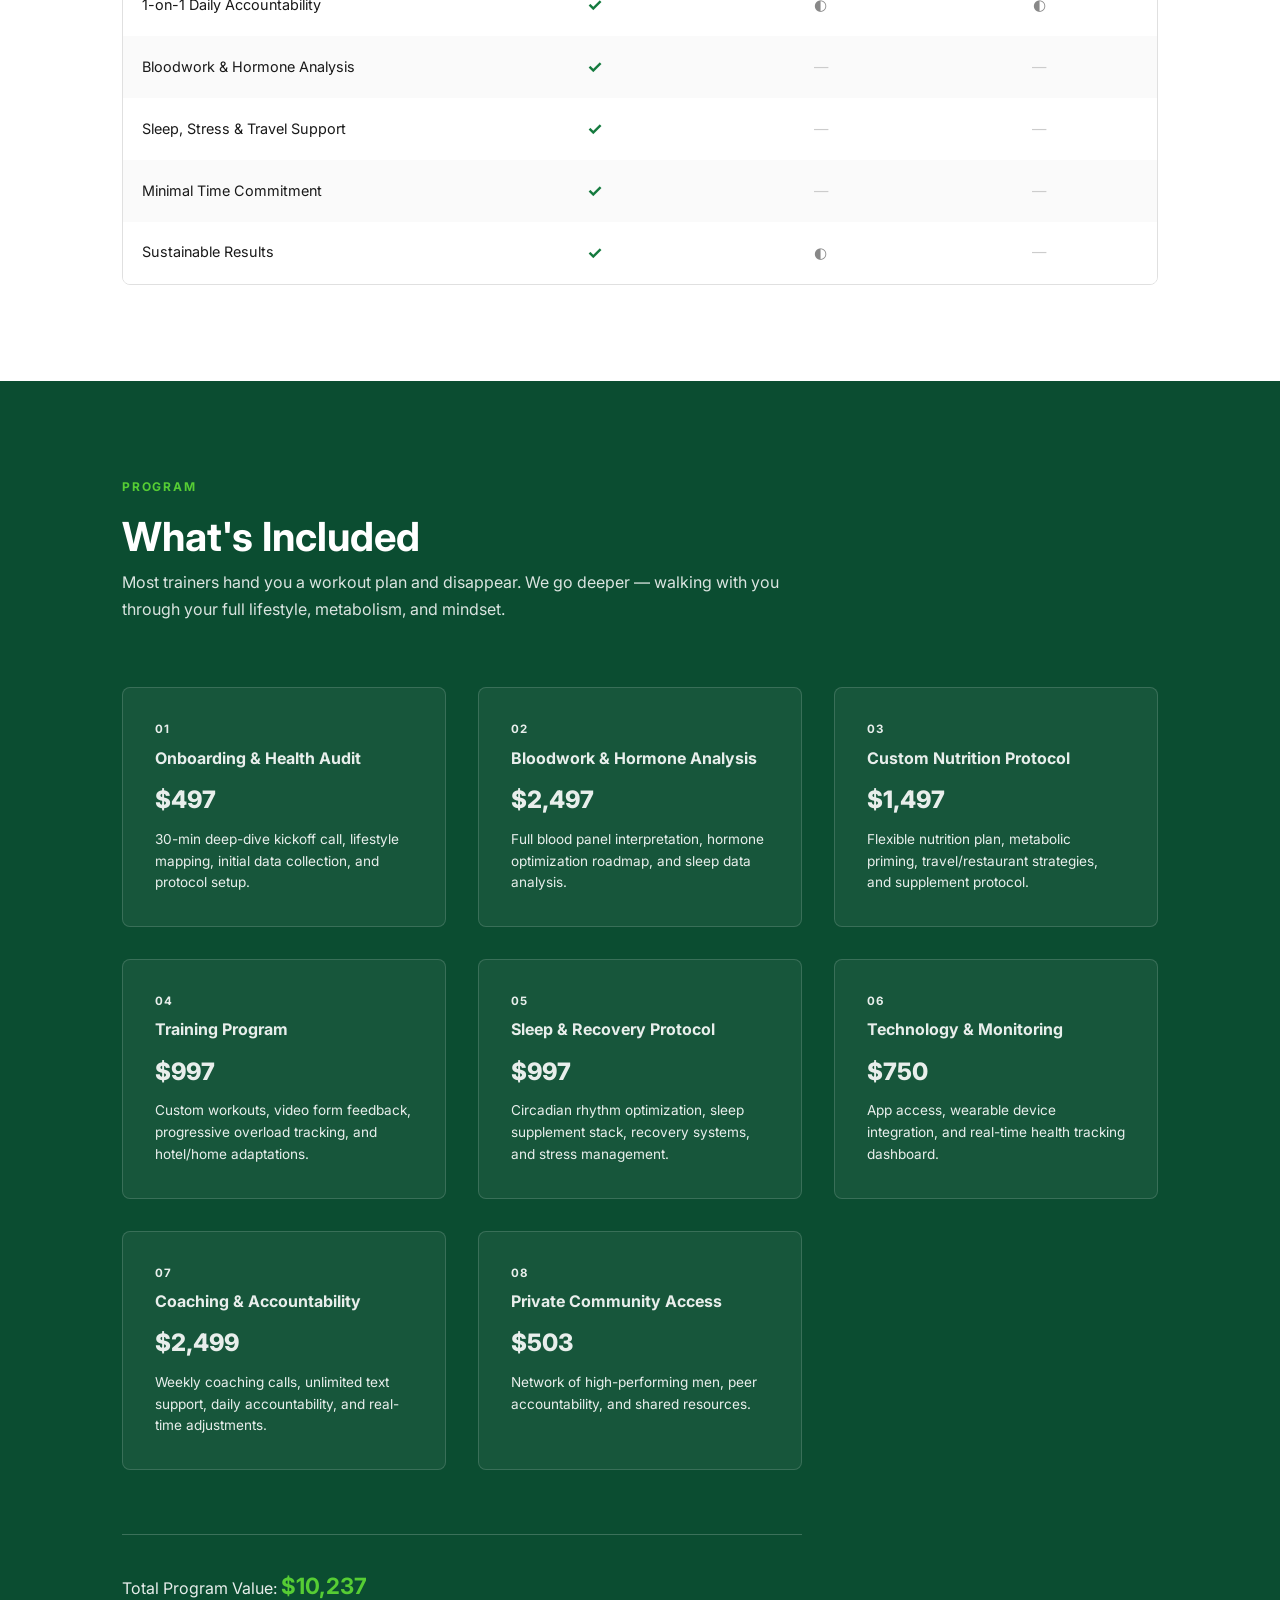
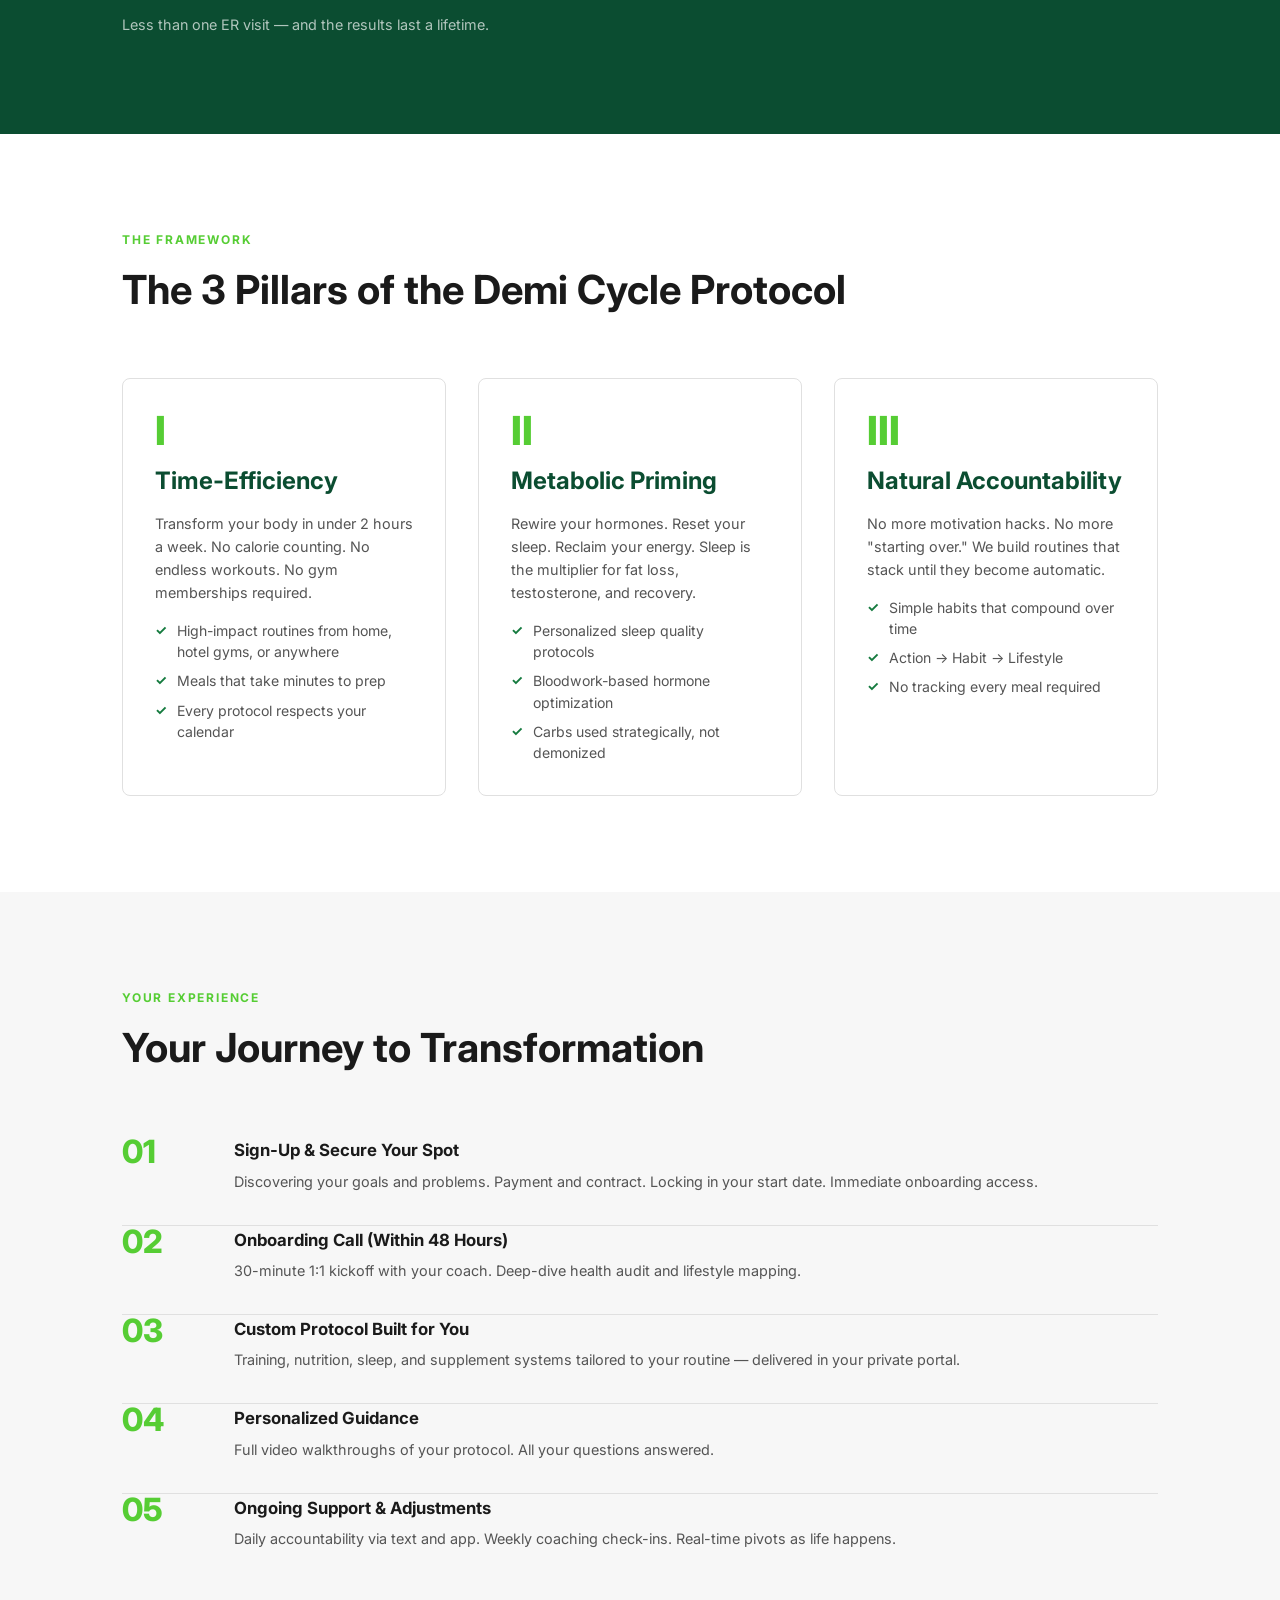
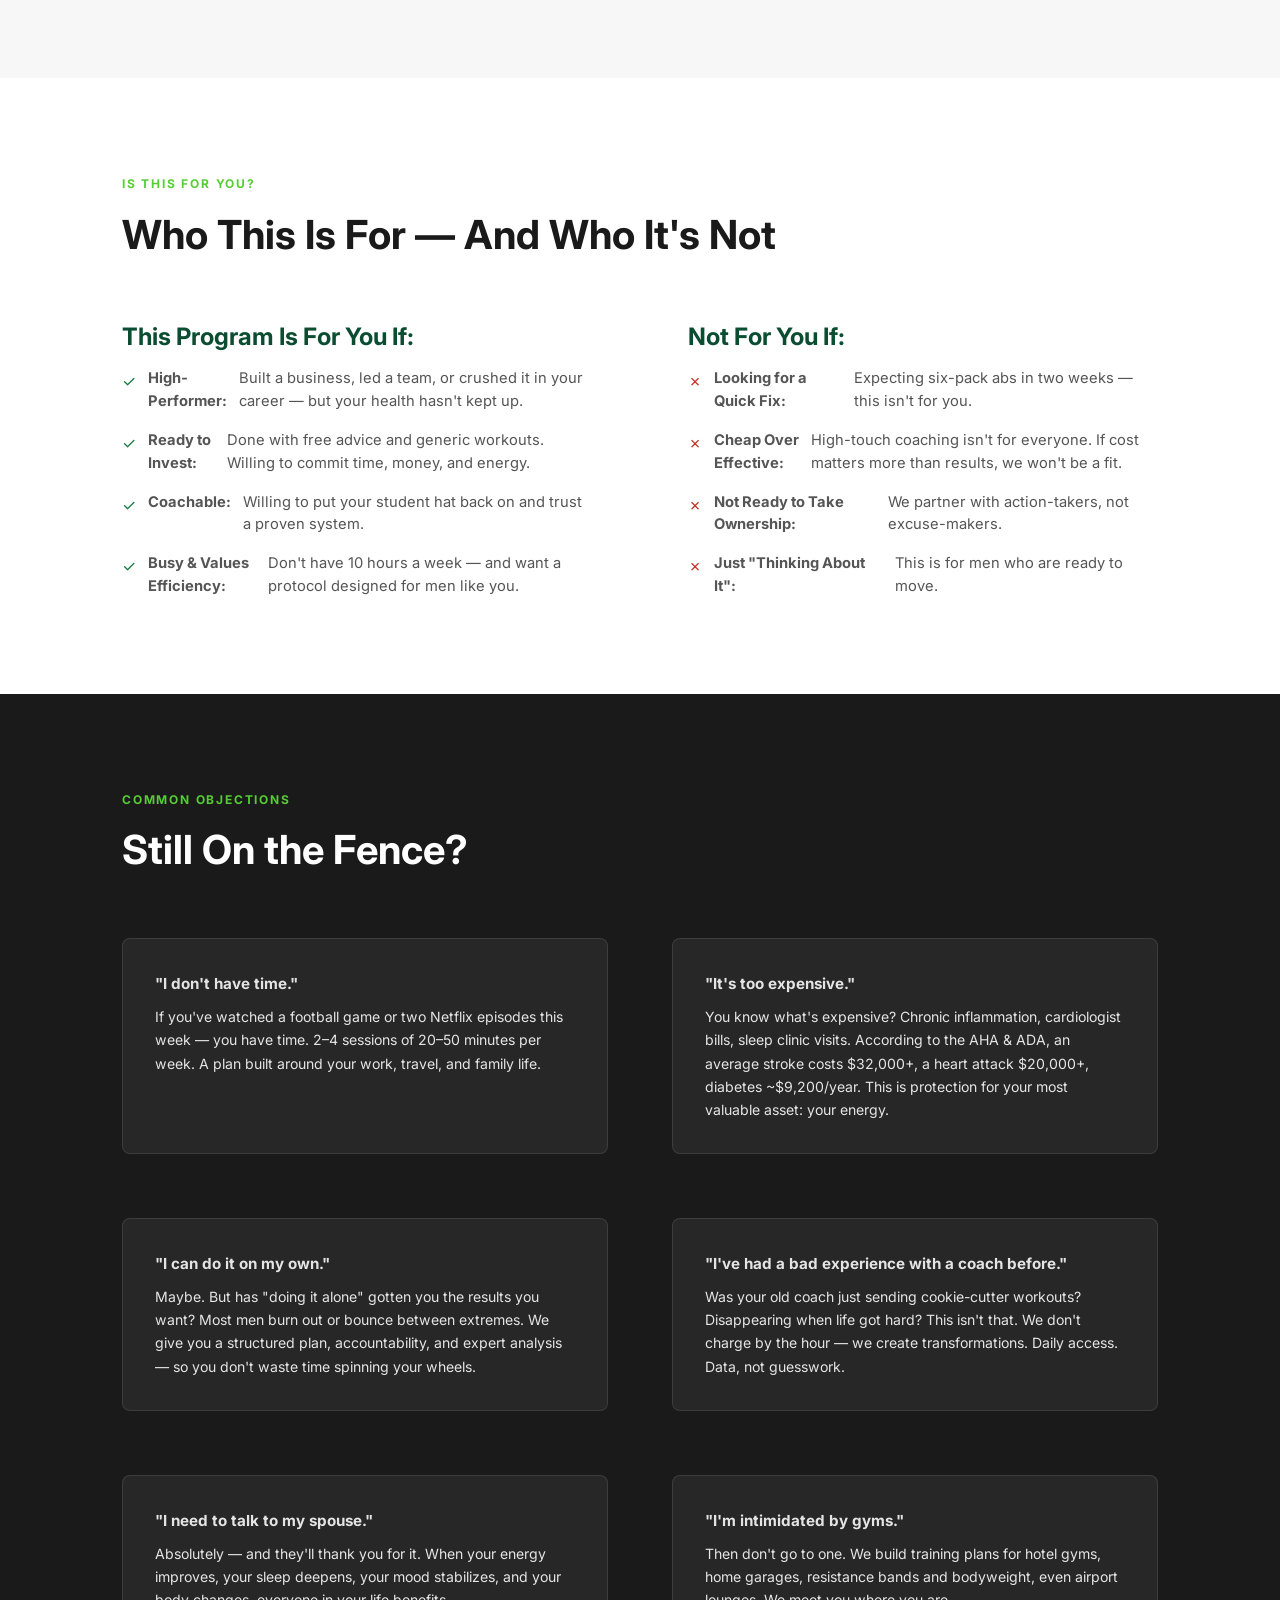
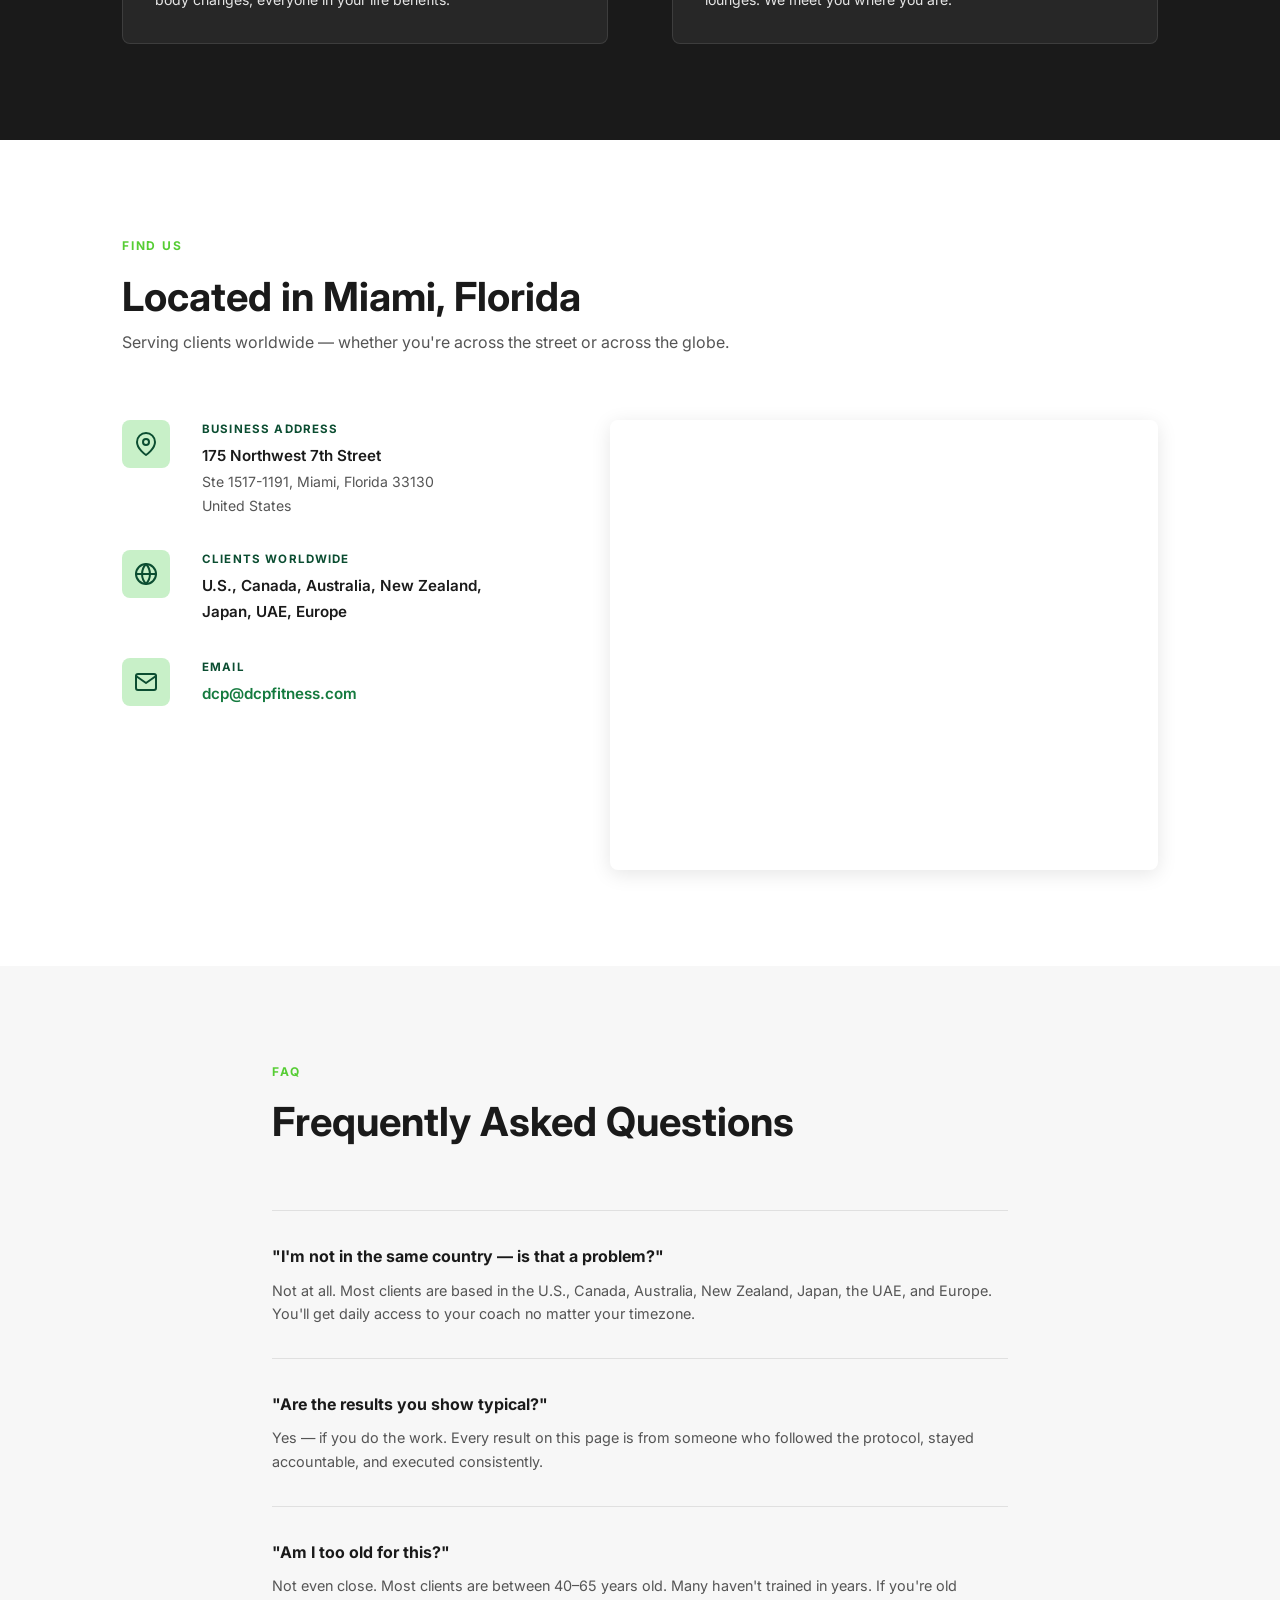
==== commit 1caad162: "Videos portrait 9:16 + business location section with map - Both videos changed to 9:16 portrait asp" ====
--- a/docs/index.html
+++ b/docs/index.html
@@ -602,6 +602,59 @@
     </div>
   </section>
 
+  <!-- Contact / Location -->
+  <section class="section">
+    <div class="container">
+      <p class="section-label">Find Us</p>
+      <h2>Located in Miami, Florida</h2>
+      <p style="margin-top: 0.5rem;">Serving clients worldwide — whether you're across the street or across the globe.</p>
+
+      <div class="location-layout">
+        <div class="location-info">
+          <div class="location-address">
+            <div class="location-address__icon">
+              <svg width="24" height="24" viewBox="0 0 24 24" fill="none" stroke="currentColor" stroke-width="2" stroke-linecap="round" stroke-linejoin="round"><path d="M21 10c0 7-9 13-9 13s-9-6-9-13a9 9 0 0 1 18 0z"></path><circle cx="12" cy="10" r="3"></circle></svg>
+            </div>
+            <div>
+              <p class="location-address__label">Business Address</p>
+              <p class="location-address__street">175 Northwest 7th Street</p>
+              <p class="location-address__city">Ste 1517-1191, Miami, Florida 33130</p>
+              <p class="location-address__country">United States</p>
+            </div>
+          </div>
+          <div class="location-address">
+            <div class="location-address__icon">
+              <svg width="24" height="24" viewBox="0 0 24 24" fill="none" stroke="currentColor" stroke-width="2" stroke-linecap="round" stroke-linejoin="round"><circle cx="12" cy="12" r="10"></circle><line x1="2" y1="12" x2="22" y2="12"></line><path d="M12 2a15.3 15.3 0 0 1 4 10 15.3 15.3 0 0 1-4 10 15.3 15.3 0 0 1-4-10 15.3 15.3 0 0 1 4-10z"></path></svg>
+            </div>
+            <div>
+              <p class="location-address__label">Clients Worldwide</p>
+              <p class="location-address__street">U.S., Canada, Australia, New Zealand, Japan, UAE, Europe</p>
+            </div>
+          </div>
+          <div class="location-address">
+            <div class="location-address__icon">
+              <svg width="24" height="24" viewBox="0 0 24 24" fill="none" stroke="currentColor" stroke-width="2" stroke-linecap="round" stroke-linejoin="round"><path d="M4 4h16c1.1 0 2 .9 2 2v12c0 1.1-.9 2-2 2H4c-1.1 0-2-.9-2-2V6c0-1.1.9-2 2-2z"></path><polyline points="22,6 12,13 2,6"></polyline></svg>
+            </div>
+            <div>
+              <p class="location-address__label">Email</p>
+              <p class="location-address__street"><a href="mailto:dcp@dcpfitness.com">dcp@dcpfitness.com</a></p>
+            </div>
+          </div>
+        </div>
+        <div class="location-map">
+          <iframe
+            src="https://www.openstreetmap.org/export/embed.html?bbox=-80.19800%2C25.77100%2C-80.18800%2C25.78100&amp;layer=mapnik&amp;marker=25.77600%2C-80.19300"
+            width="100%" height="450"
+            style="border: none; border-radius: 8px;"
+            loading="lazy"
+            referrerpolicy="no-referrer-when-downgrade"
+            title="Demi Cycle Protocol location map">
+          </iframe>
+        </div>
+      </div>
+    </div>
+  </section>
+
   <!-- FAQ -->
   <section class="section section--light">
     <div class="container--narrow">
--- a/docs/css/style.css
+++ b/docs/css/style.css
@@ -252,15 +252,28 @@
 .detail-stat__num { font-size: 1.4rem; font-weight: 800; color: var(--green-bright); line-height: 1; }
 .detail-stat__label { font-size: 0.75rem; color: rgba(255,255,255,0.7); margin-top: 4px; }
 
-/* ── Video Showcase ── */
+/* ── Video Showcase (9:16 Portrait) ── */
 .video-showcase {
   position: relative; margin-top: var(--space-lg);
   border-radius: var(--radius); overflow: hidden;
   background: var(--black); box-shadow: 0 8px 40px rgba(0,0,0,0.25);
-}
-.video-showcase video {
-  width: 100%; display: block; max-height: 560px; object-fit: cover;
-}
+  max-width: 300px; margin-left: auto; margin-right: auto;
+}
+@media (min-width: 768px) {
+  .video-showcase { max-width: 400px; }
+}
+@media (min-width: 1024px) {
+  .video-showcase { max-width: 450px; }
+}
+.video-showcase video,
+.video-showcase iframe {
+  width: 100%;
+  aspect-ratio: 9 / 16;
+  object-fit: cover;
+  display: block;
+  border: none;
+}
+.video-showcase--center { margin-left: auto; margin-right: auto; }
 .video-showcase--dark {
   background: rgba(0,0,0,0.3); border: 1px solid rgba(255,255,255,0.1);
 }
@@ -401,6 +414,70 @@
 .objection { padding: var(--space-md); background: rgba(255,255,255,0.06); border: 1px solid rgba(255,255,255,0.1); border-radius: var(--radius); }
 .objection__q { font-size: 0.95rem; font-weight: 700; color: var(--white); margin-bottom: var(--space-xs); }
 .objection__a { font-size: 0.88rem; color: rgba(255,255,255,0.82); line-height: 1.65; max-width: none; }
+
+/* ── Location Section ── */
+.location-layout {
+  display: grid;
+  grid-template-columns: 1fr 1.4fr;
+  gap: var(--space-xl);
+  margin-top: var(--space-lg);
+  align-items: start;
+}
+.location-info {
+  display: flex;
+  flex-direction: column;
+  gap: var(--space-md);
+}
+.location-address {
+  display: flex;
+  align-items: flex-start;
+  gap: var(--space-md);
+}
+.location-address__icon {
+  width: 48px; height: 48px; flex-shrink: 0;
+  background: var(--green-light);
+  border-radius: var(--radius);
+  display: flex; align-items: center; justify-content: center;
+  color: var(--green-deep);
+}
+.location-address__label {
+  font-size: 0.72rem;
+  font-weight: 700;
+  letter-spacing: 0.1em;
+  text-transform: uppercase;
+  color: var(--green-deep);
+  margin-bottom: 0.2rem;
+}
+.location-address__street {
+  font-size: 0.95rem;
+  font-weight: 600;
+  color: var(--text);
+  max-width: none;
+  margin-bottom: 0.1rem;
+}
+.location-address__city,
+.location-address__country {
+  font-size: 0.88rem;
+  color: var(--text-muted);
+  max-width: none;
+}
+.location-address__street a {
+  color: var(--green-mid);
+  text-decoration: none;
+}
+.location-address__street a:hover { text-decoration: underline; }
+.location-map iframe {
+  display: block;
+  width: 100%;
+  border-radius: var(--radius);
+  box-shadow: 0 4px 20px rgba(0,0,0,0.1);
+}
+
+@media (max-width: 768px) {
+  .location-layout {
+    grid-template-columns: 1fr;
+  }
+}
 
 /* ── FAQ ── */
 .faq-list { display: flex; flex-direction: column; gap: 0; margin-top: var(--space-lg); }
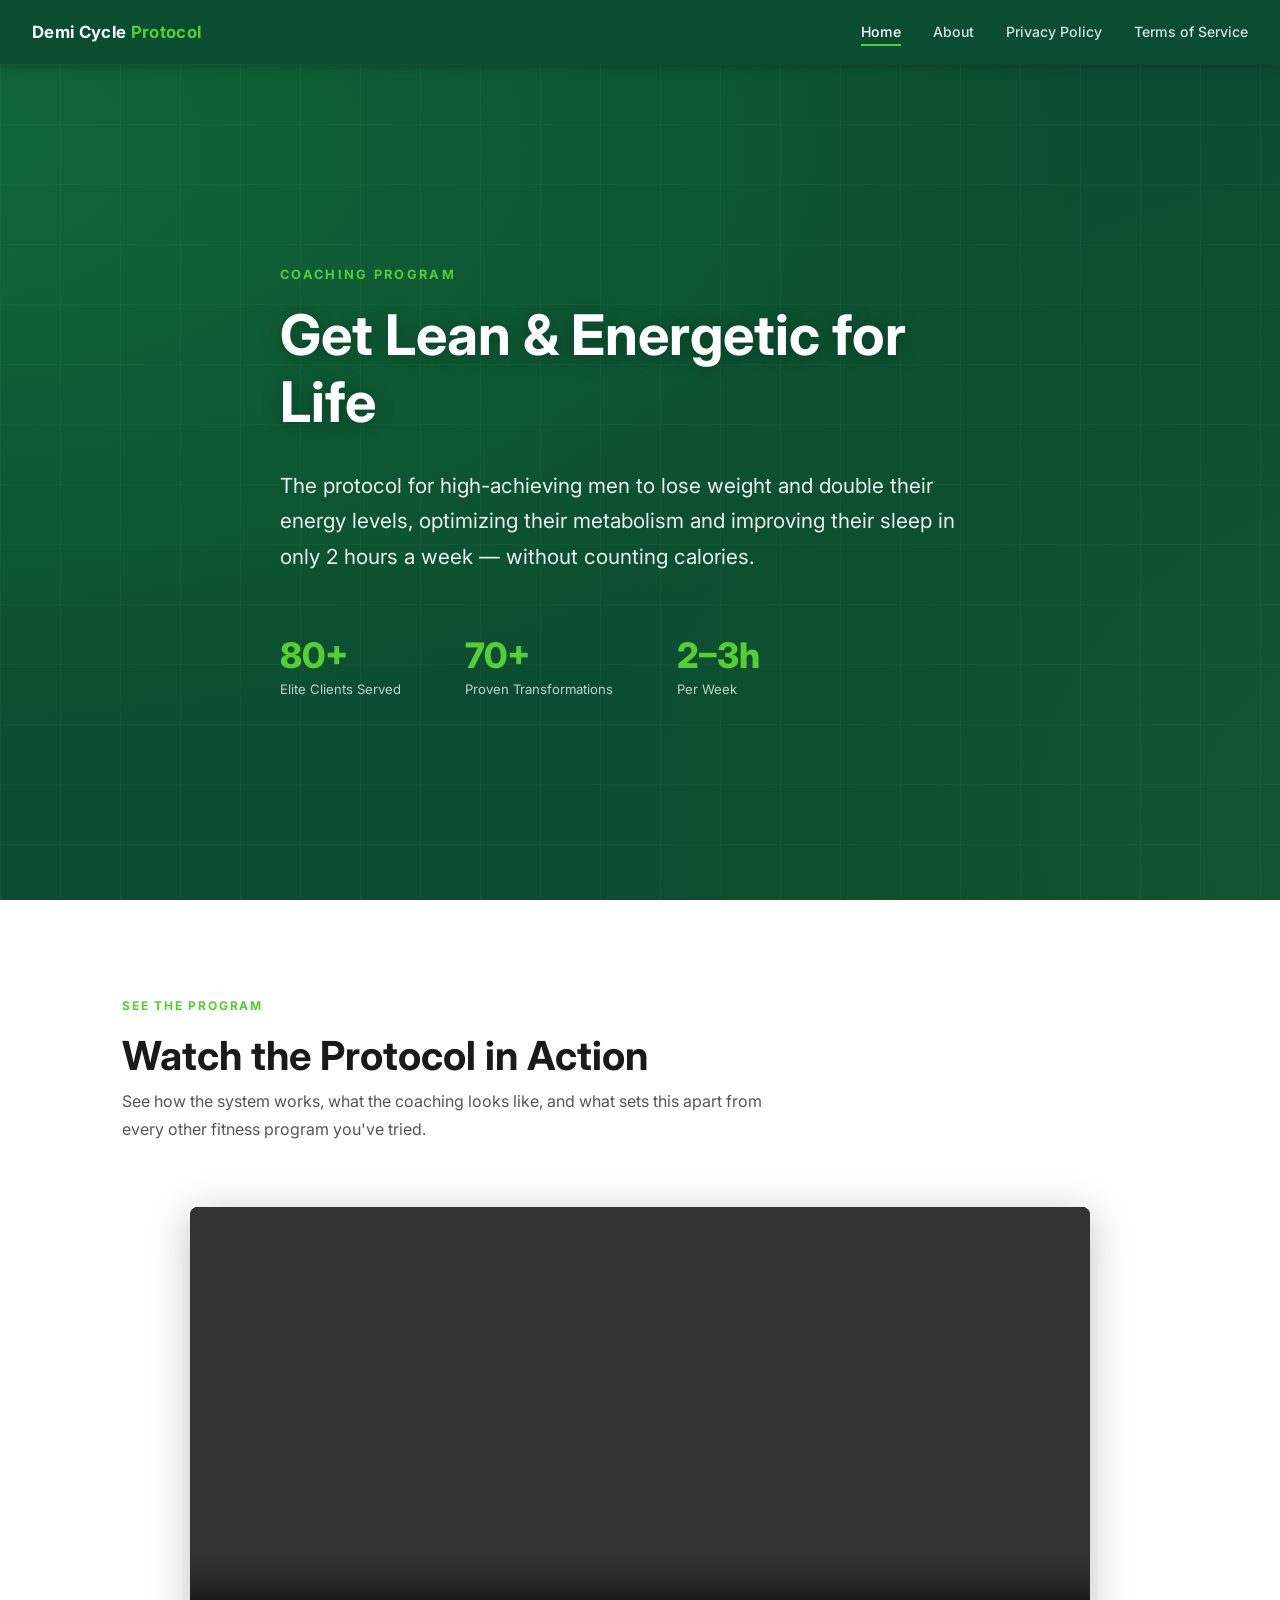
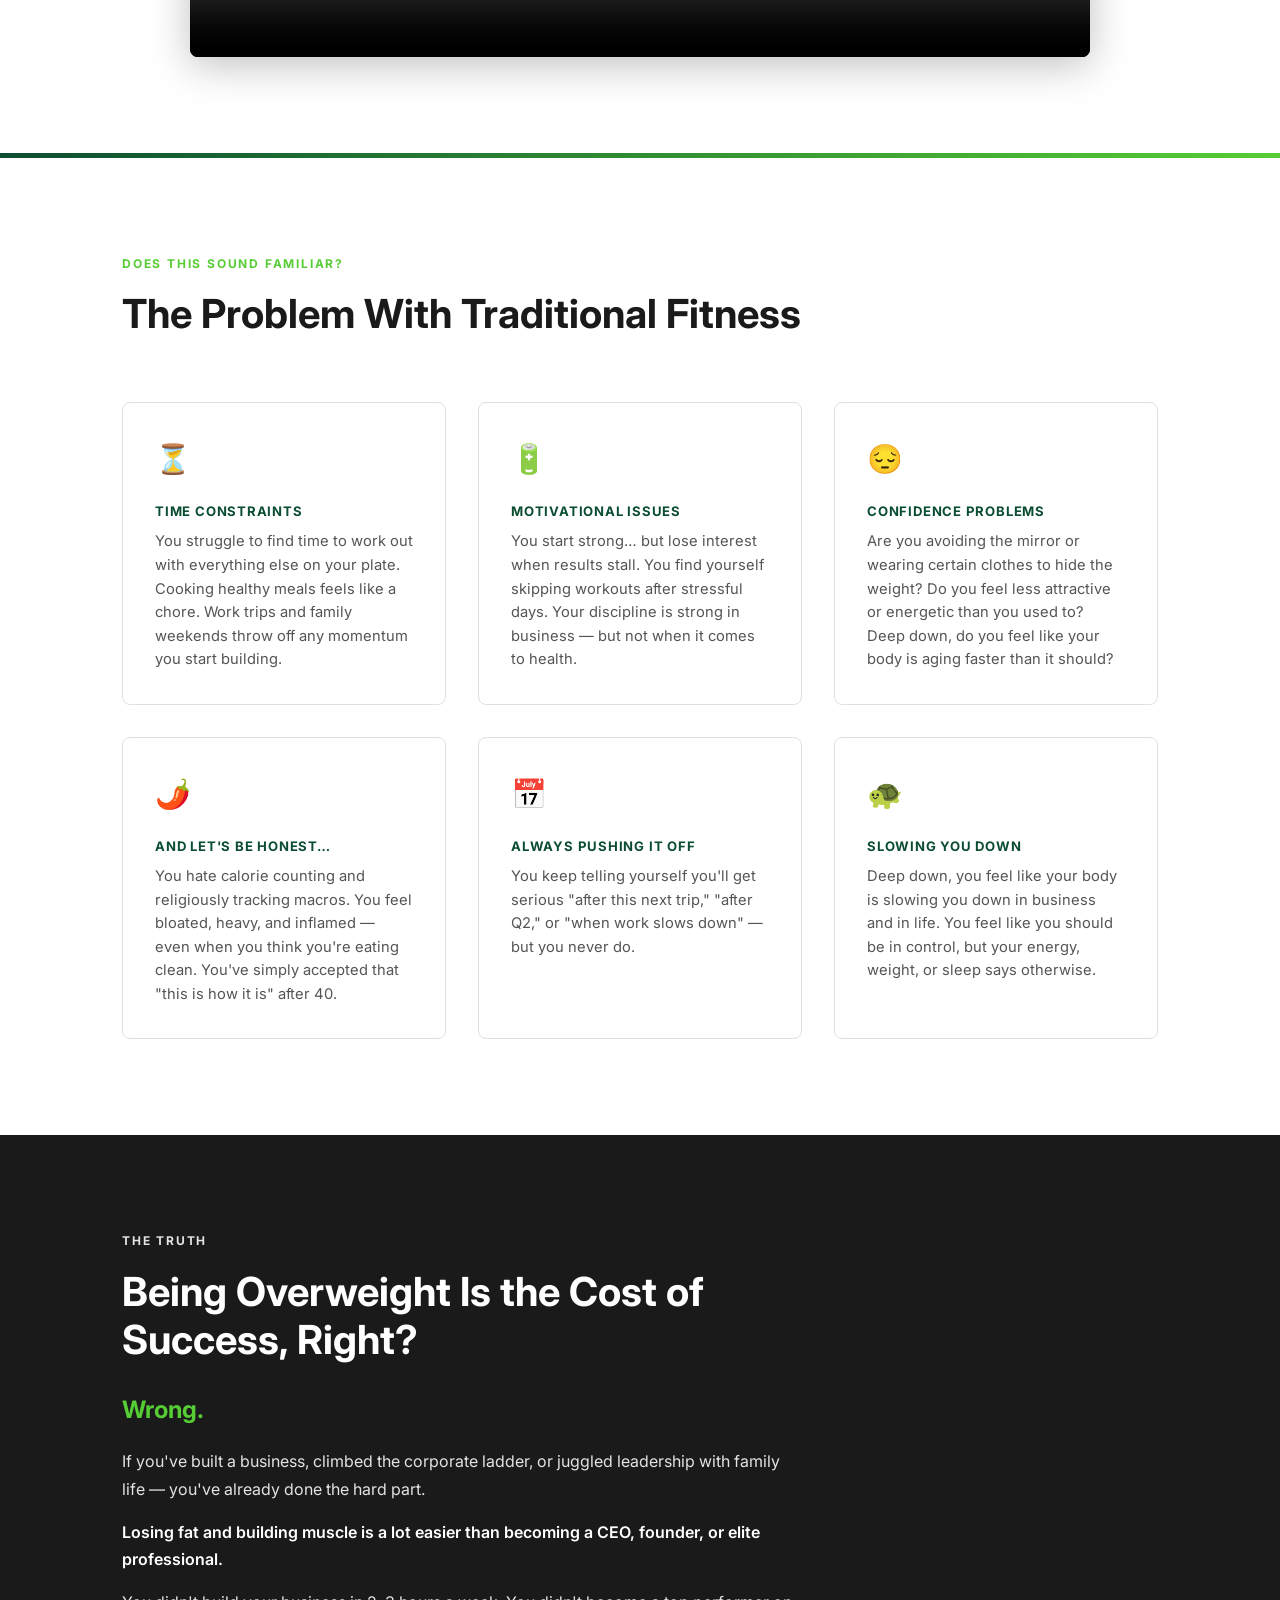
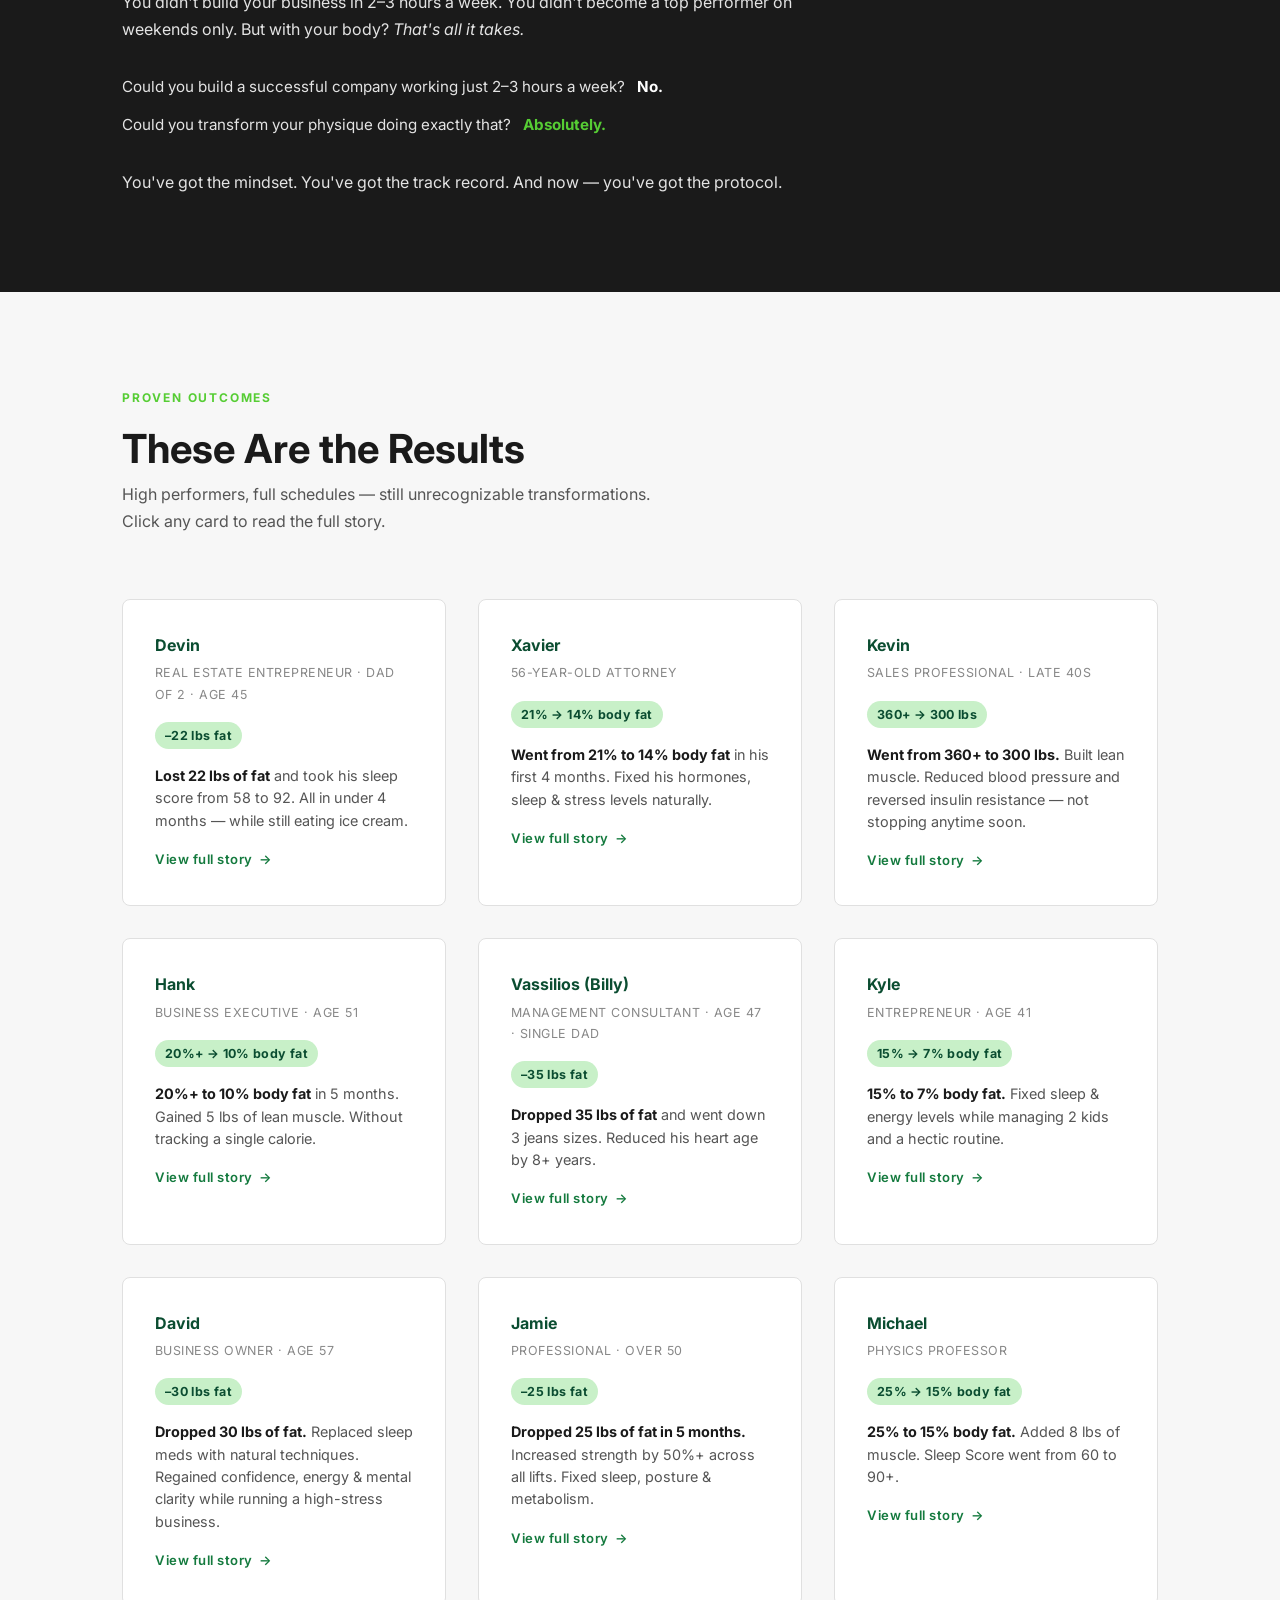
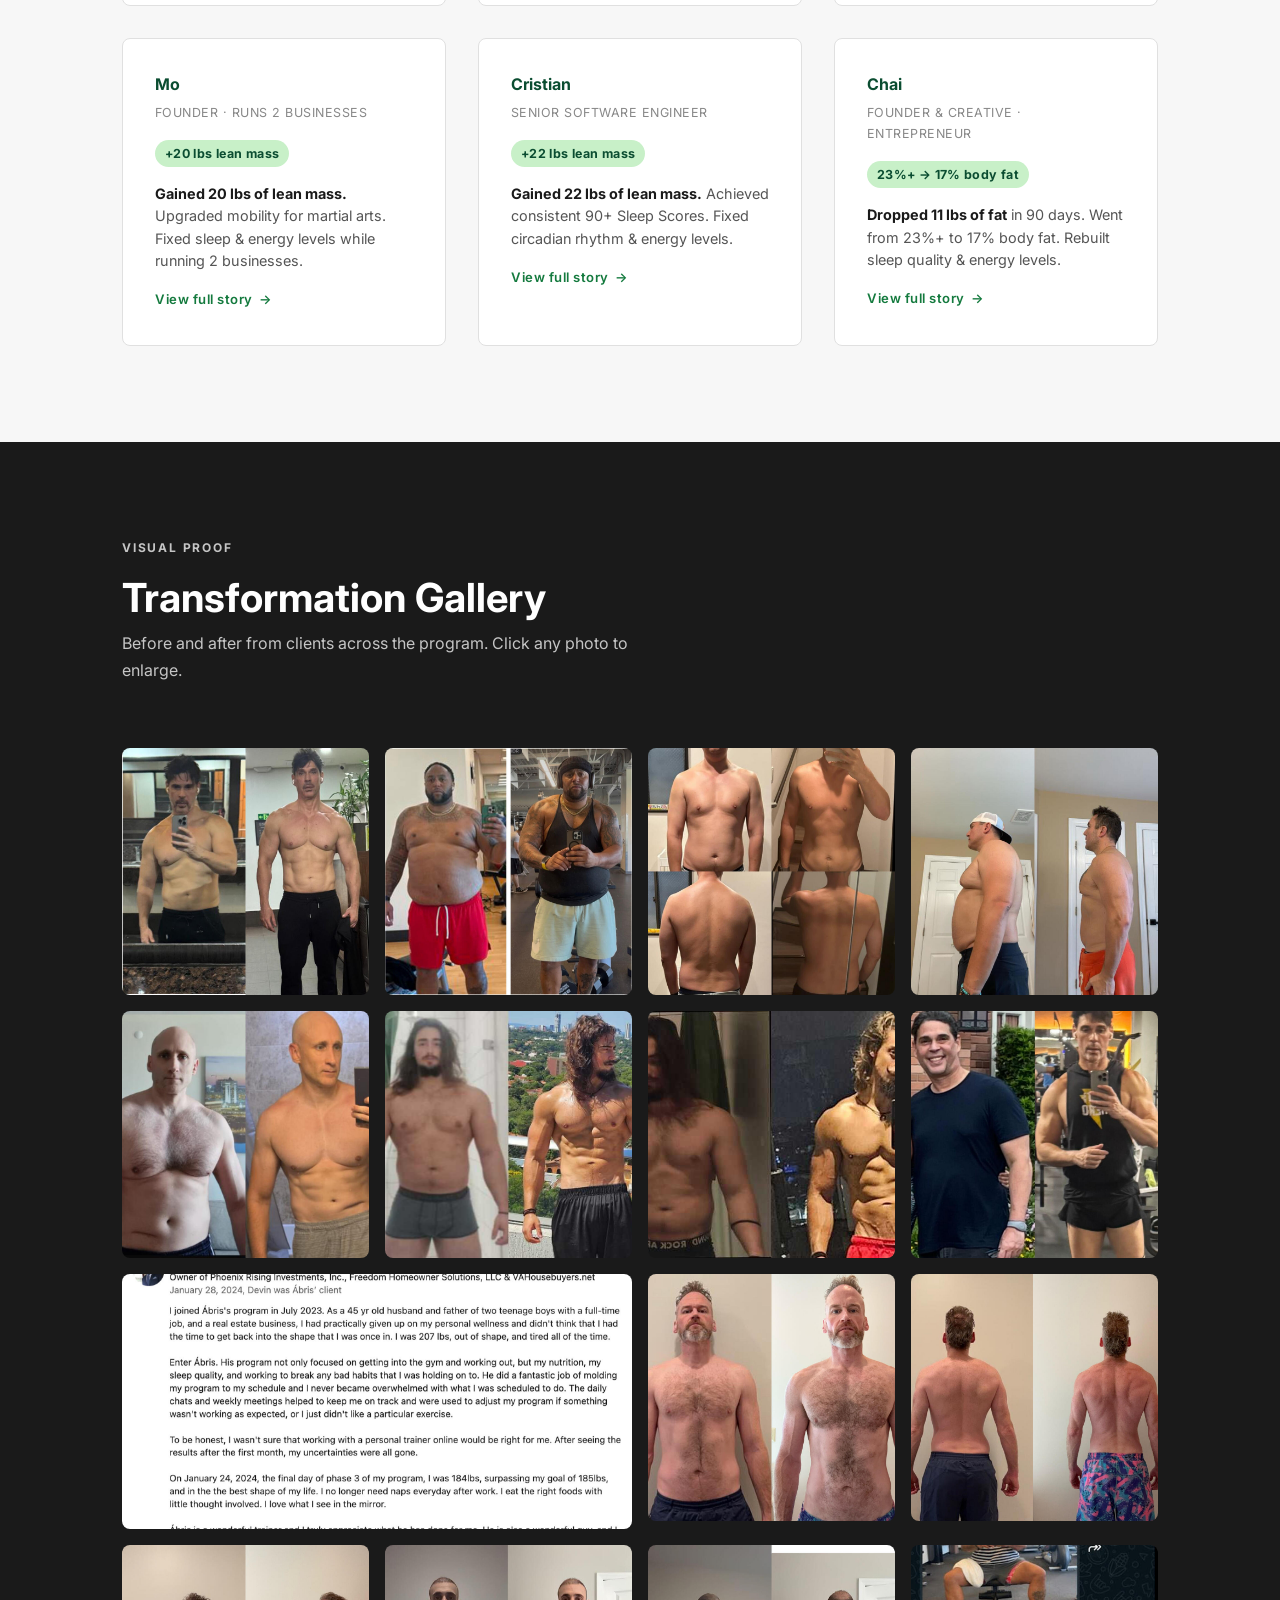
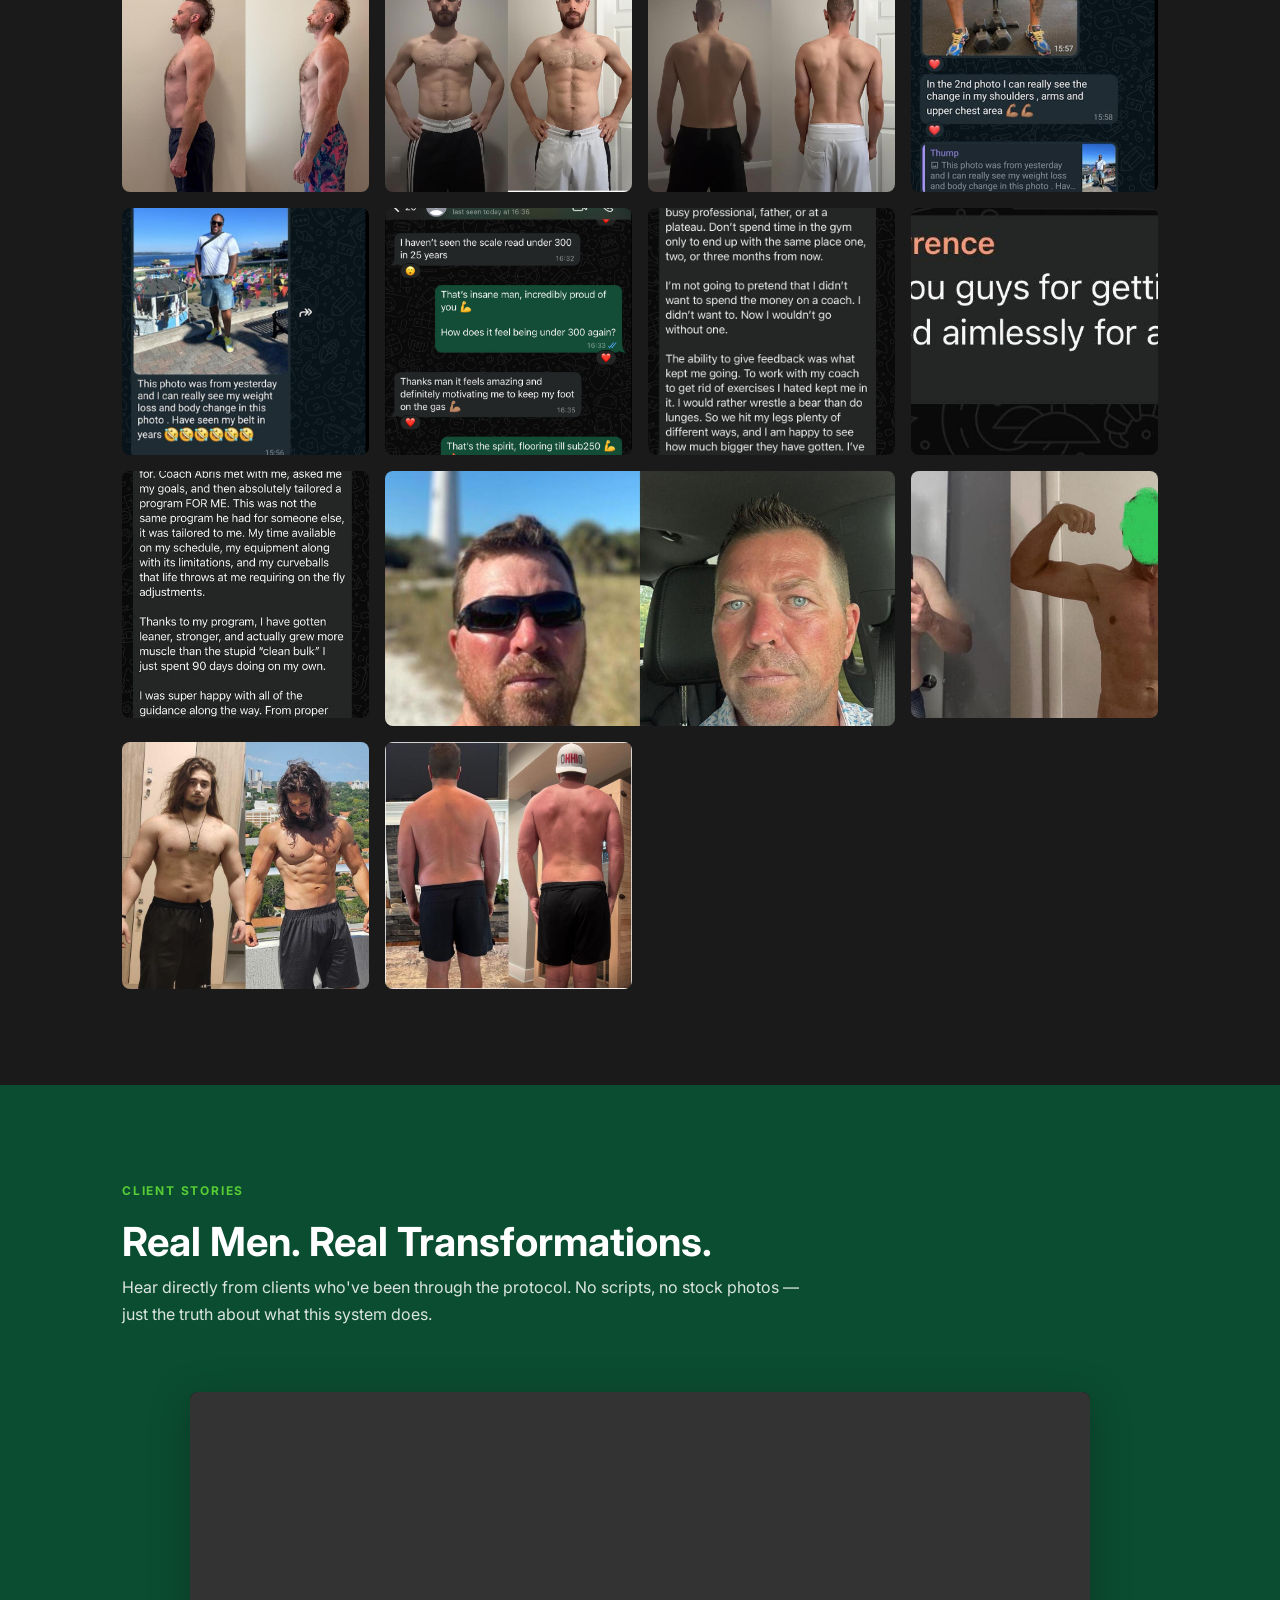
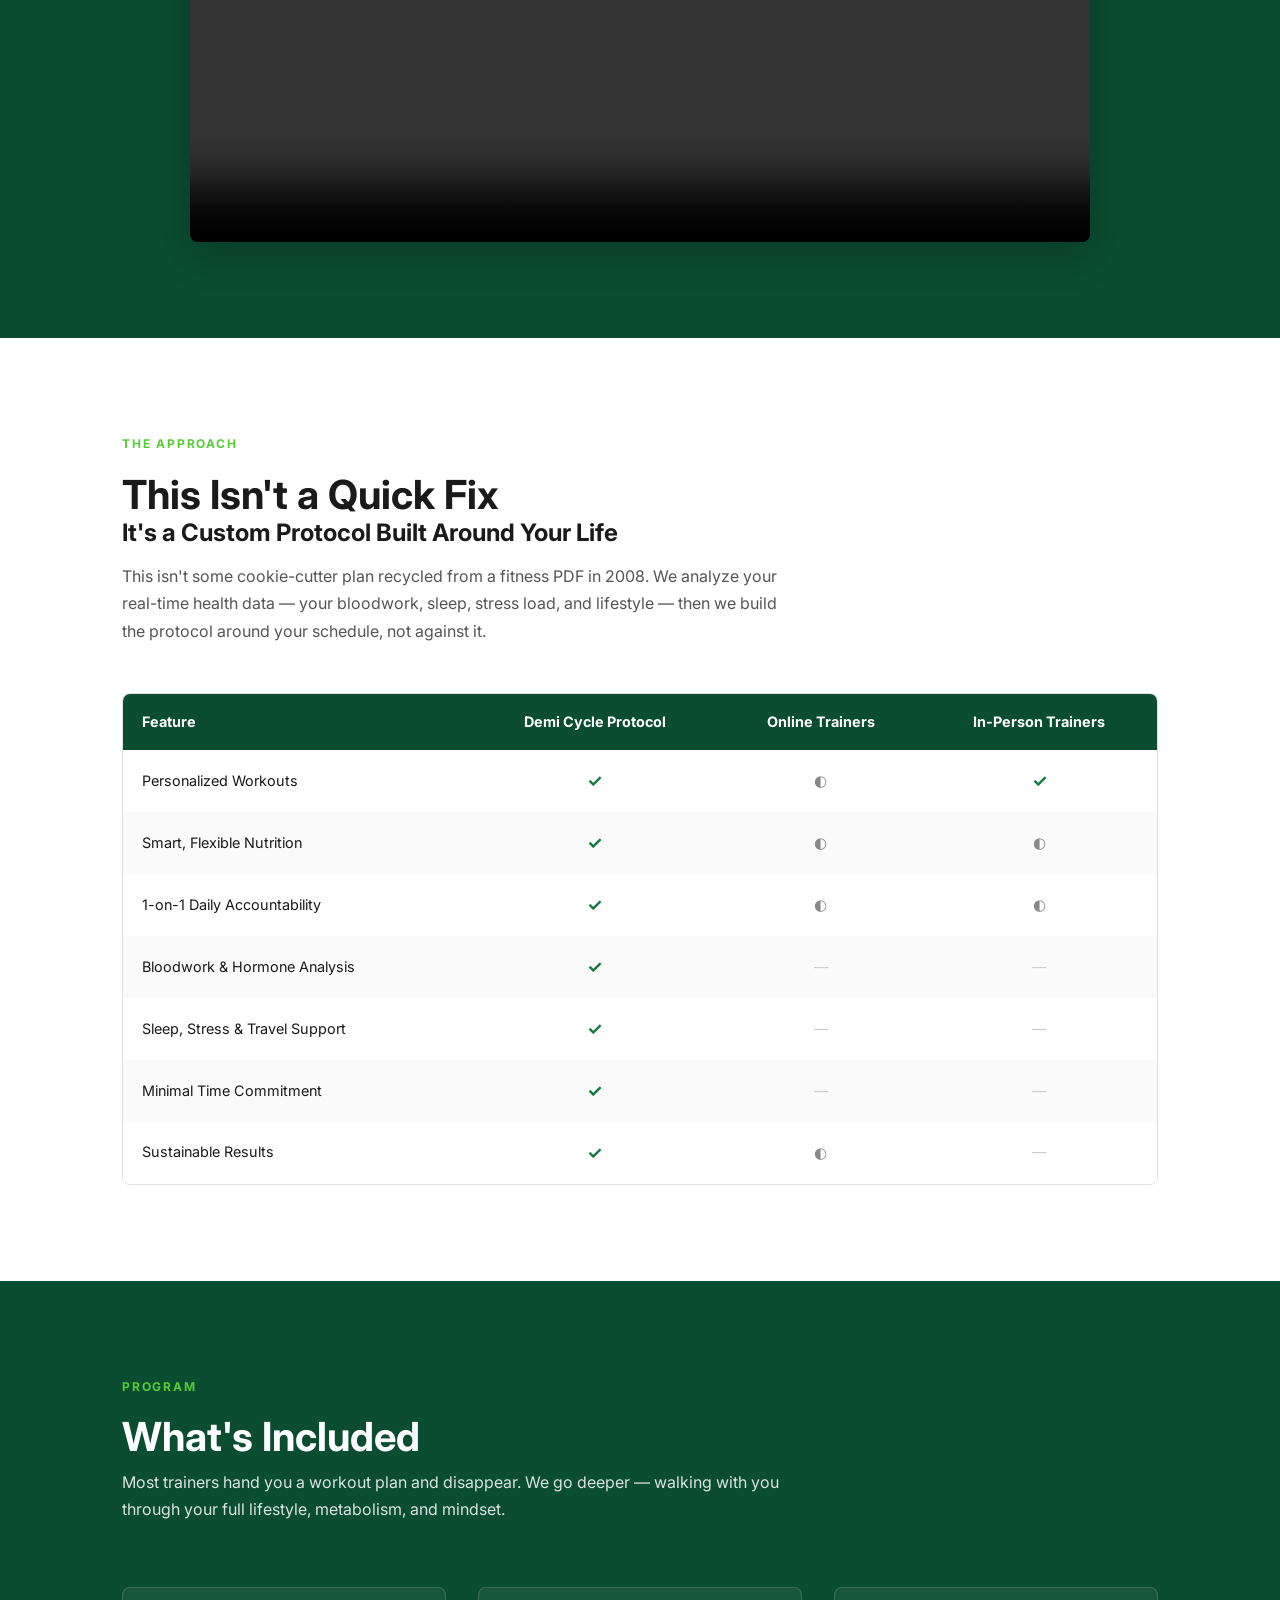
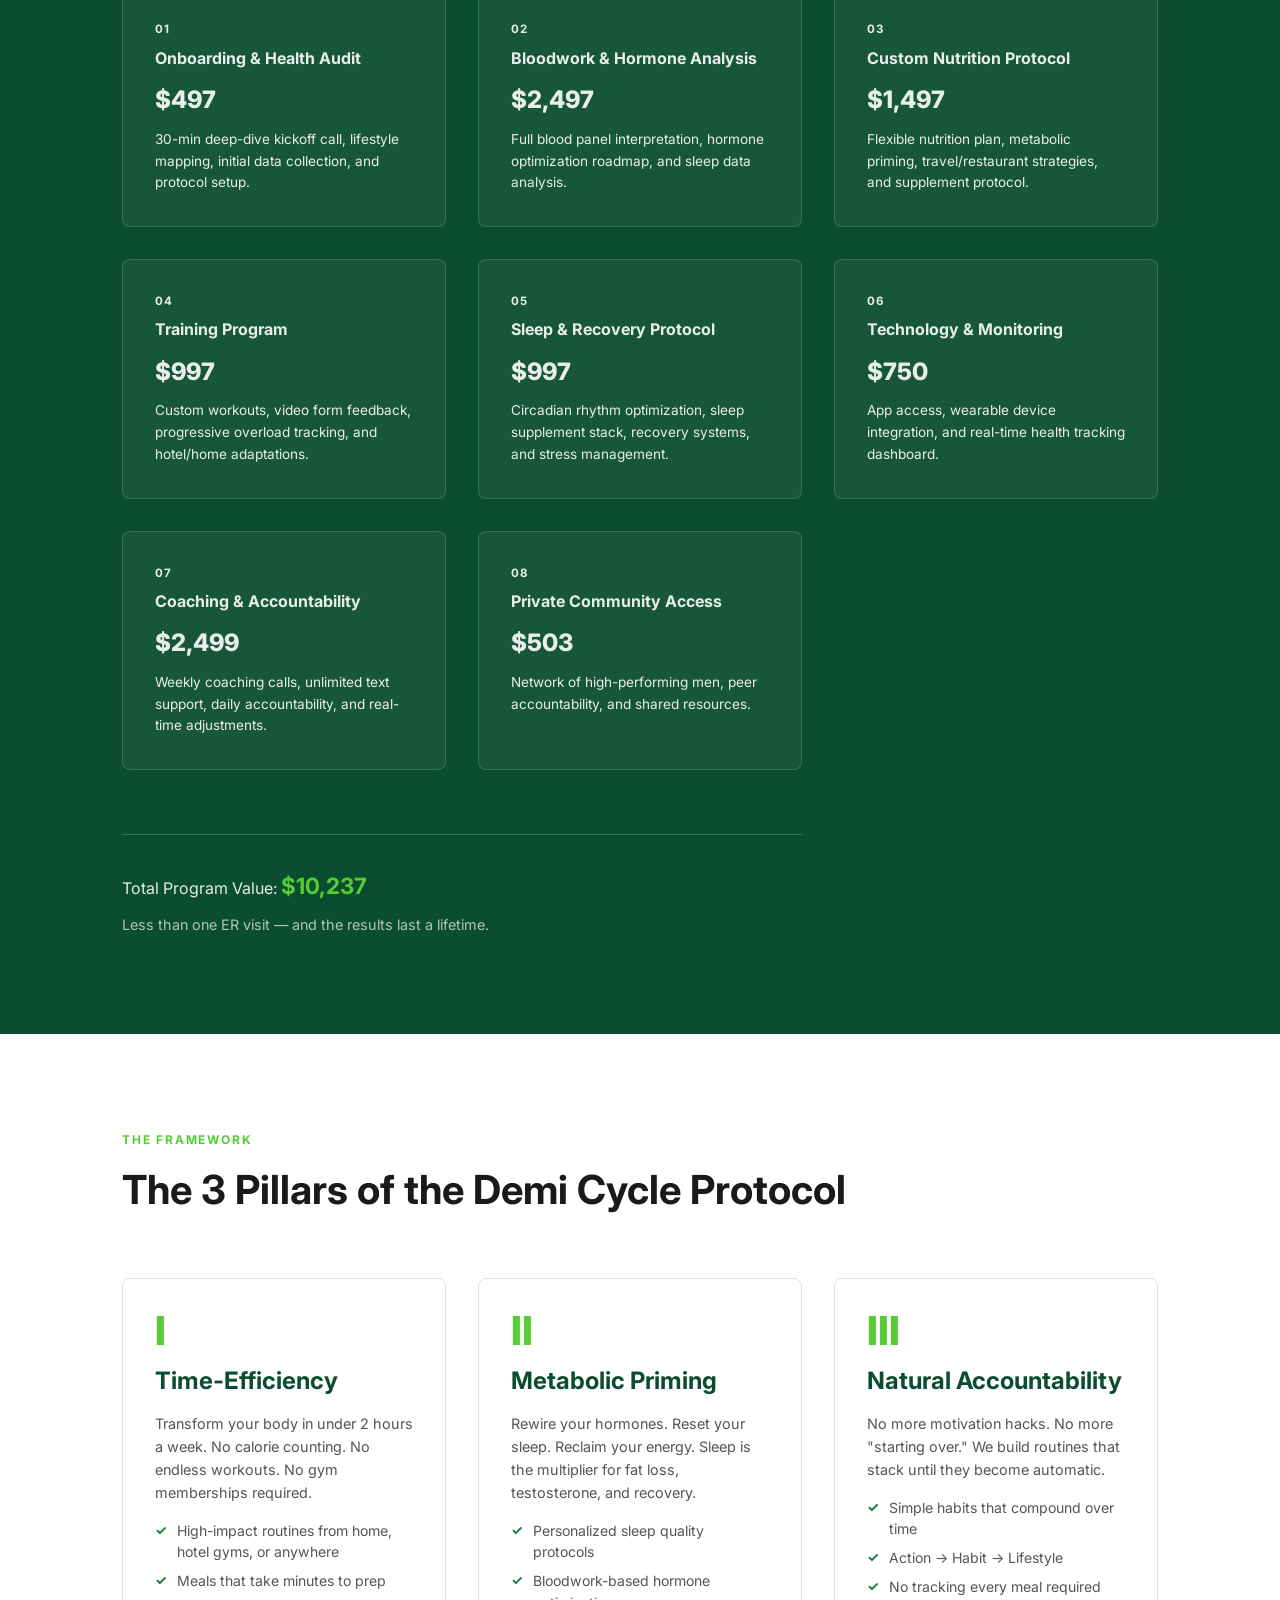
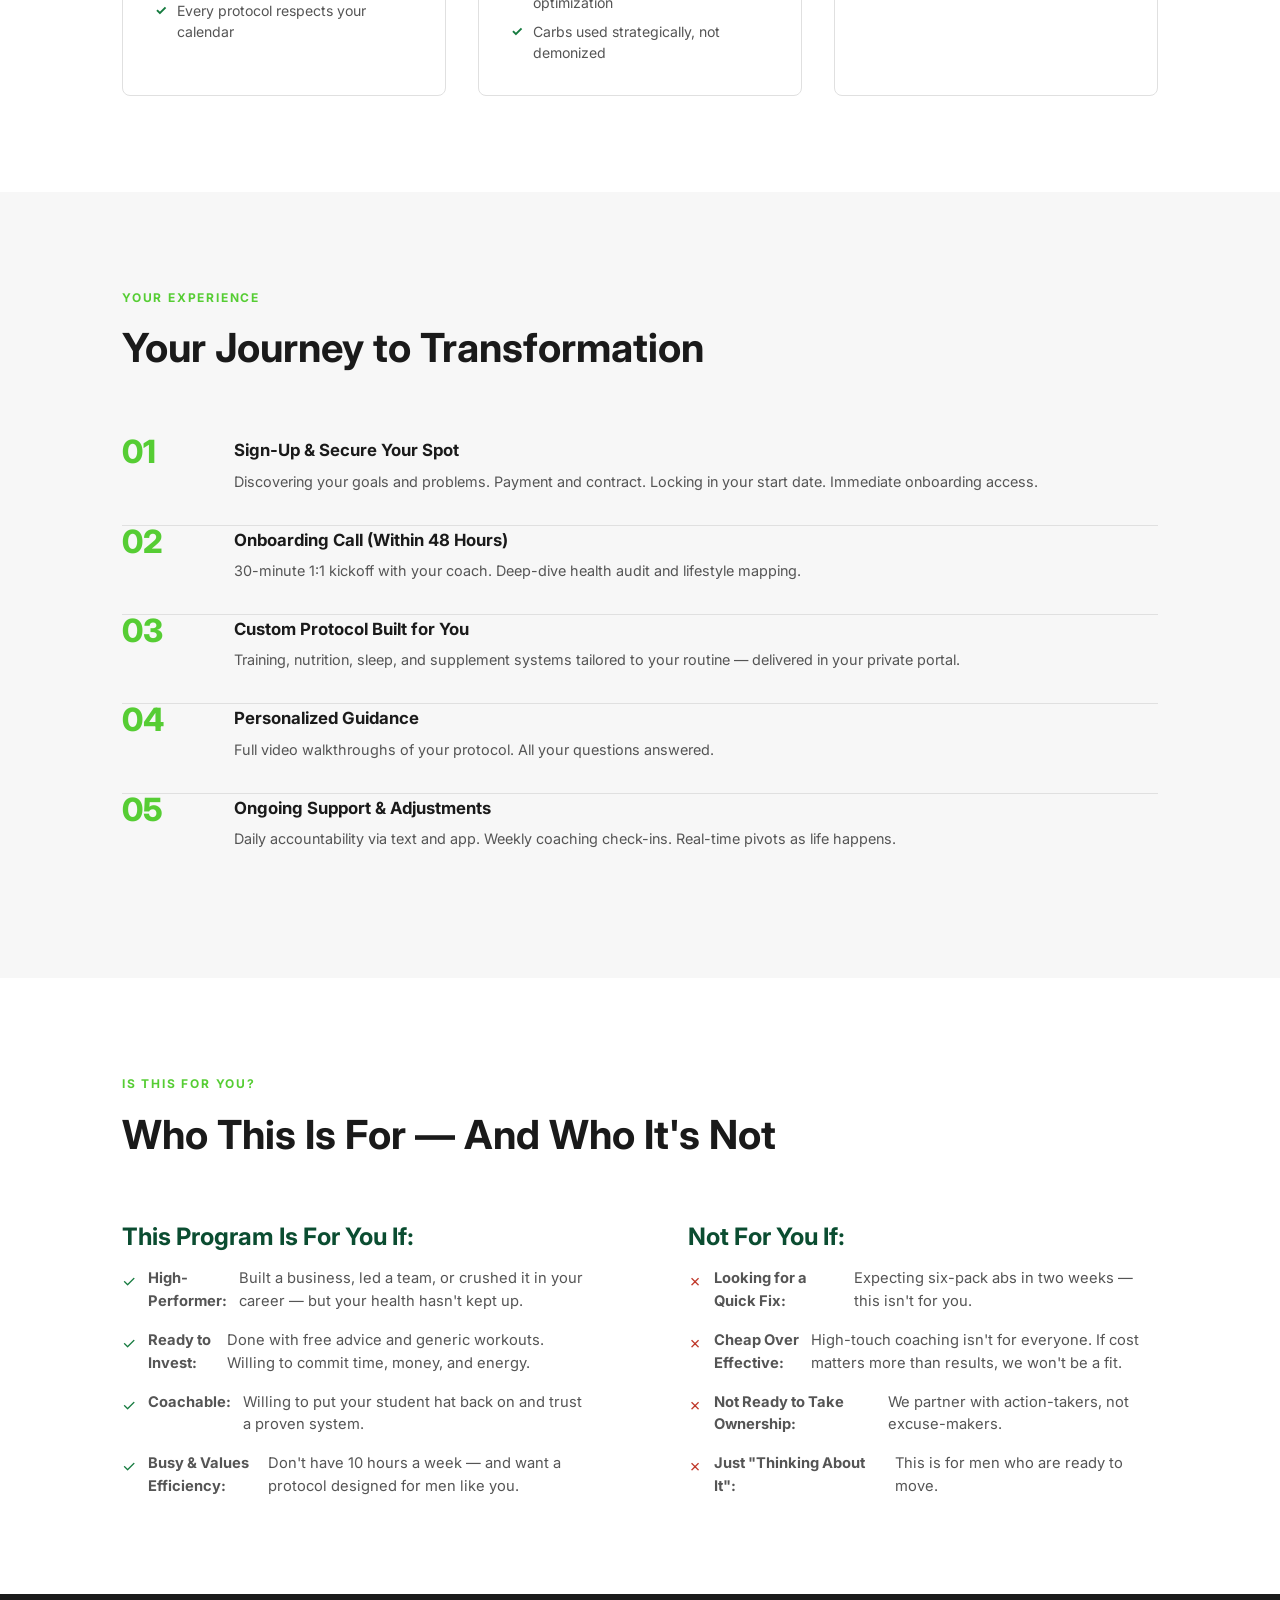
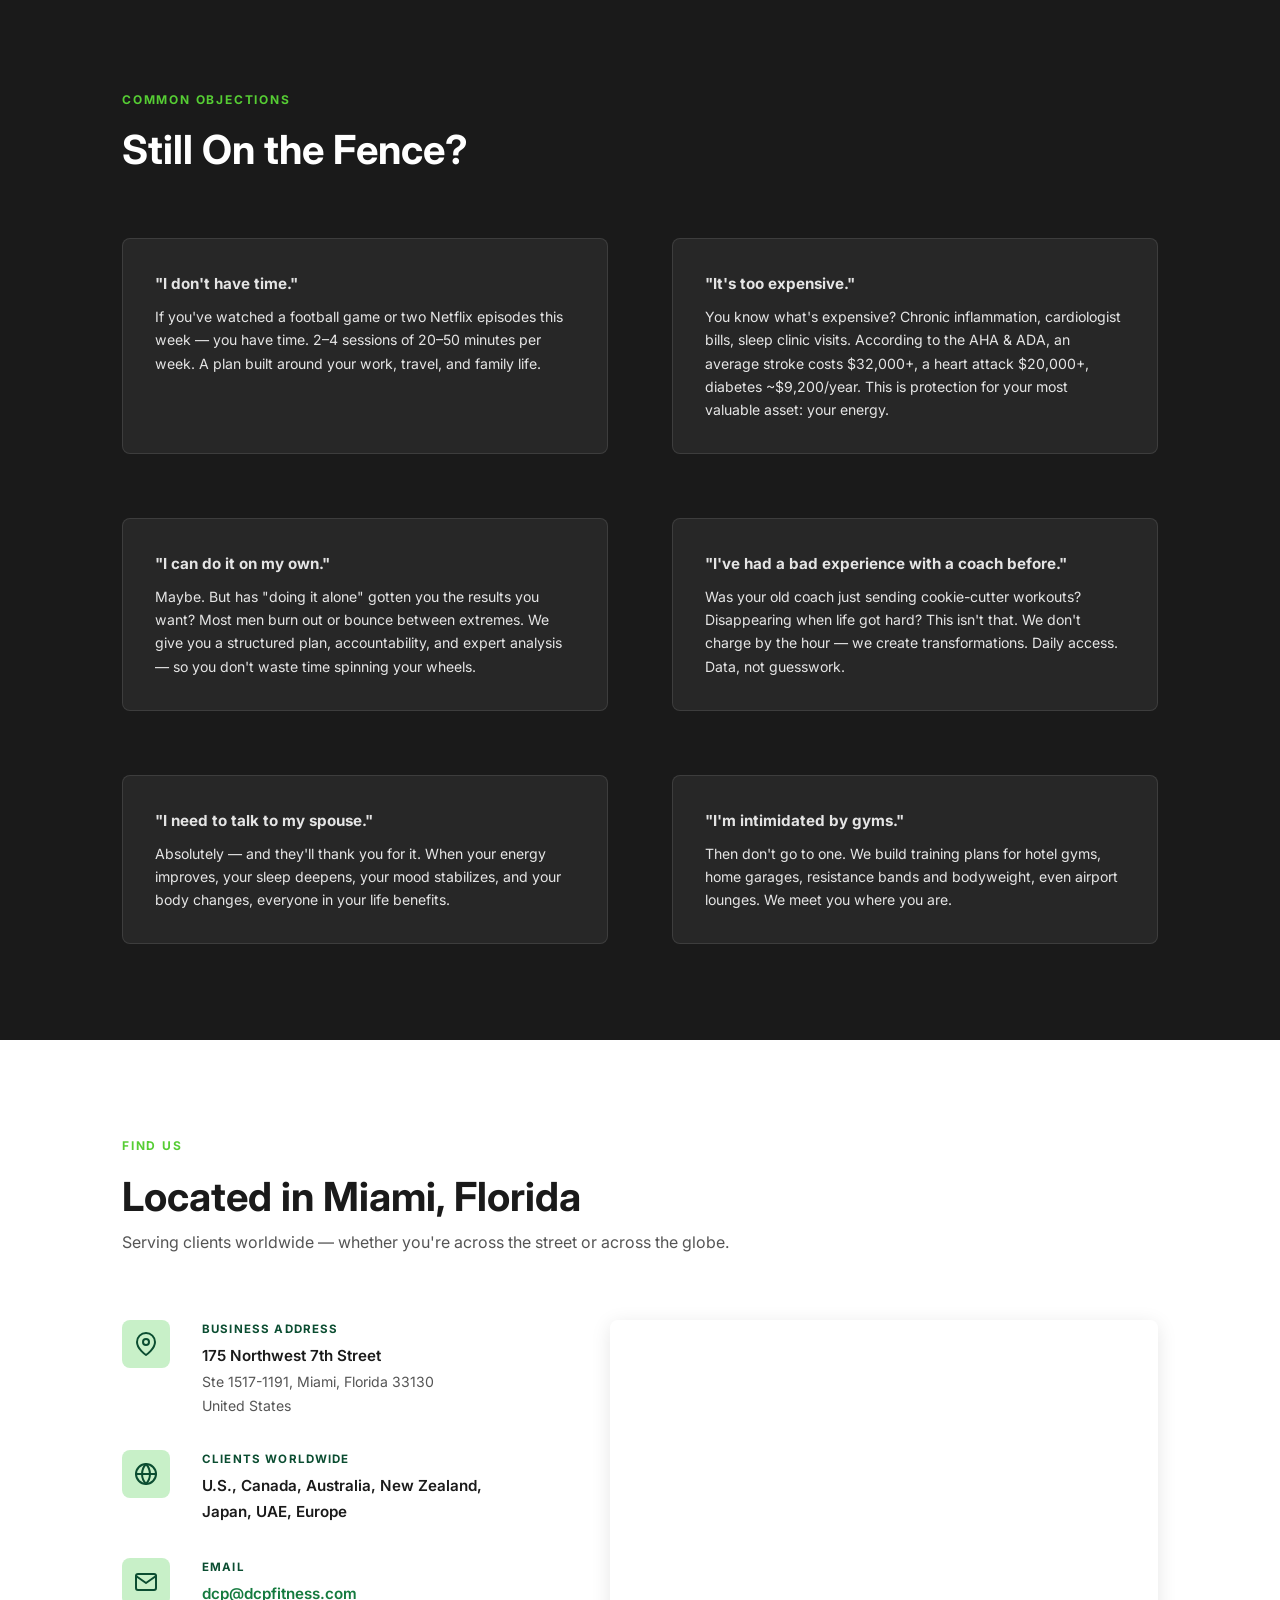
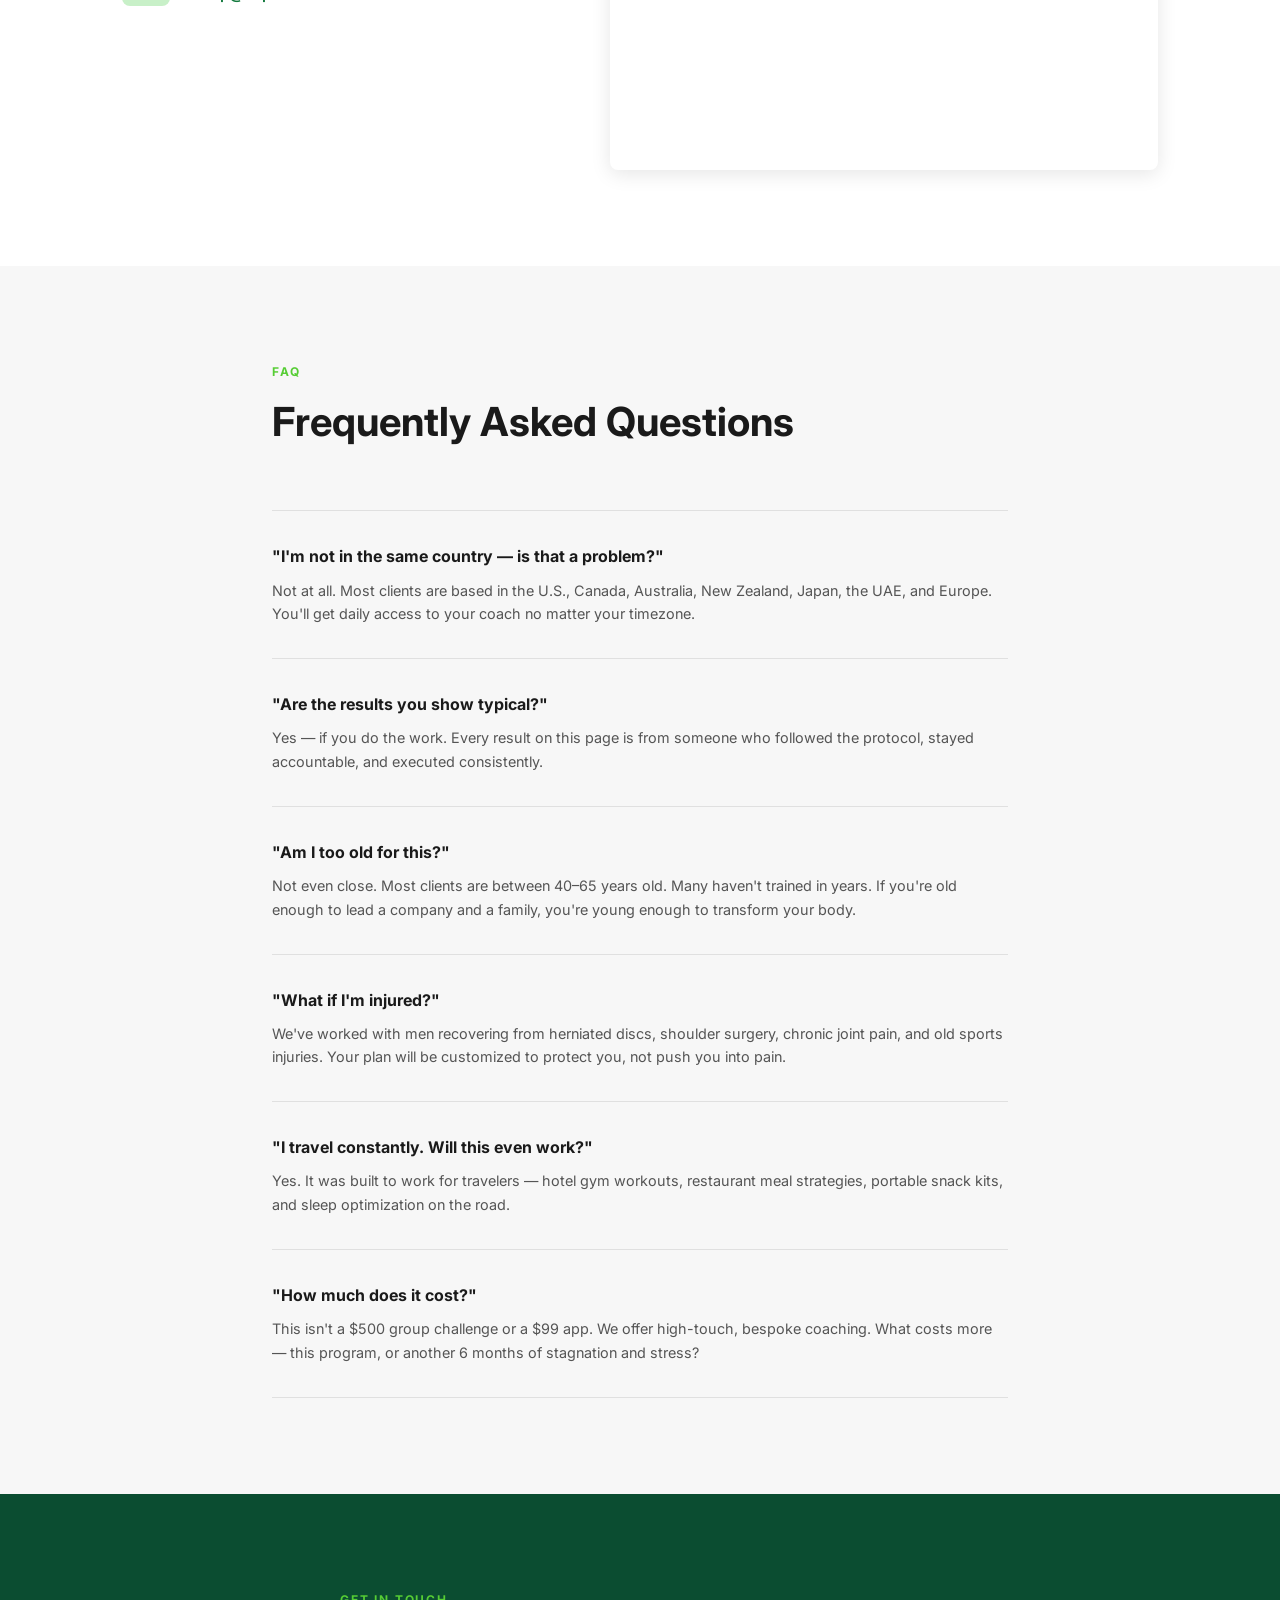
==== commit 289c7475: "Remove video element from hero HTML — pure CSS animation only" ====
--- a/docs/index.html
+++ b/docs/index.html
@@ -25,10 +25,6 @@
 
   <!-- Hero -->
   <section class="hero">
-    <video class="hero__video-bg" autoplay muted loop playsinline>
-      <source src="assets/videos/video01.mp4" type="video/mp4">
-    </video>
-    <div class="hero__overlay"></div>
     <div class="container">
       <div class="hero__content">
         <p class="hero__label">Coaching Program</p>
--- a/docs/css/style.css
+++ b/docs/css/style.css
@@ -103,15 +103,42 @@
   display: flex; align-items: center;
   background: var(--green-deep); color: var(--white); overflow: hidden;
 }
-.hero__video-bg {
-  position: absolute; inset: 0; width: 100%; height: 100%;
-  object-fit: cover; opacity: 0.25; z-index: 0;
-}
-.hero__overlay {
+
+/* Subtle animated gradient mesh — no video */
+.hero::before {
+  content: '';
+  position: absolute; inset: -50%;
+  background:
+    radial-gradient(ellipse 80% 60% at 20% 30%, rgba(20,122,62,0.6) 0%, transparent 60%),
+    radial-gradient(ellipse 60% 80% at 80% 70%, rgba(86,205,52,0.08) 0%, transparent 55%),
+    radial-gradient(ellipse 100% 100% at 50% 50%, rgba(11,77,49,1) 40%, transparent 100%);
+  animation: heroBreath 12s ease-in-out infinite alternate;
+  z-index: 0;
+}
+
+/* Faint geometric grid */
+.hero::after {
+  content: '';
   position: absolute; inset: 0;
-  background: linear-gradient(135deg, rgba(11,77,49,0.92) 0%, rgba(15,15,15,0.7) 100%);
-  z-index: 1;
-}
+  background-image:
+    linear-gradient(rgba(255,255,255,0.025) 1px, transparent 1px),
+    linear-gradient(90deg, rgba(255,255,255,0.025) 1px, transparent 1px);
+  background-size: 60px 60px;
+  animation: heroGrid 30s linear infinite;
+  z-index: 0;
+}
+
+@keyframes heroBreath {
+  0%   { transform: scale(1) rotate(0deg); opacity: 1; }
+  50%  { transform: scale(1.08) rotate(1deg); opacity: 0.85; }
+  100% { transform: scale(1.04) rotate(-1deg); opacity: 1; }
+}
+
+@keyframes heroGrid {
+  0%   { background-position: 0 0; }
+  100% { background-position: 60px 60px; }
+}
+
 .hero__content { position: relative; z-index: 2; max-width: 720px; }
 .hero__label {
   font-size: 0.8rem; font-weight: 700; letter-spacing: 0.18em;
@@ -252,28 +279,17 @@
 .detail-stat__num { font-size: 1.4rem; font-weight: 800; color: var(--green-bright); line-height: 1; }
 .detail-stat__label { font-size: 0.75rem; color: rgba(255,255,255,0.7); margin-top: 4px; }
 
-/* ── Video Showcase (9:16 Portrait) ── */
+/* ── Video Showcase ── */
 .video-showcase {
   position: relative; margin-top: var(--space-lg);
   border-radius: var(--radius); overflow: hidden;
   background: var(--black); box-shadow: 0 8px 40px rgba(0,0,0,0.25);
-  max-width: 300px; margin-left: auto; margin-right: auto;
-}
-@media (min-width: 768px) {
-  .video-showcase { max-width: 400px; }
-}
-@media (min-width: 1024px) {
-  .video-showcase { max-width: 450px; }
+  max-width: 900px; margin-left: auto; margin-right: auto;
 }
 .video-showcase video,
 .video-showcase iframe {
-  width: 100%;
-  aspect-ratio: 9 / 16;
-  object-fit: cover;
-  display: block;
-  border: none;
-}
-.video-showcase--center { margin-left: auto; margin-right: auto; }
+  width: 100%; display: block; border: none;
+}
 .video-showcase--dark {
   background: rgba(0,0,0,0.3); border: 1px solid rgba(255,255,255,0.1);
 }
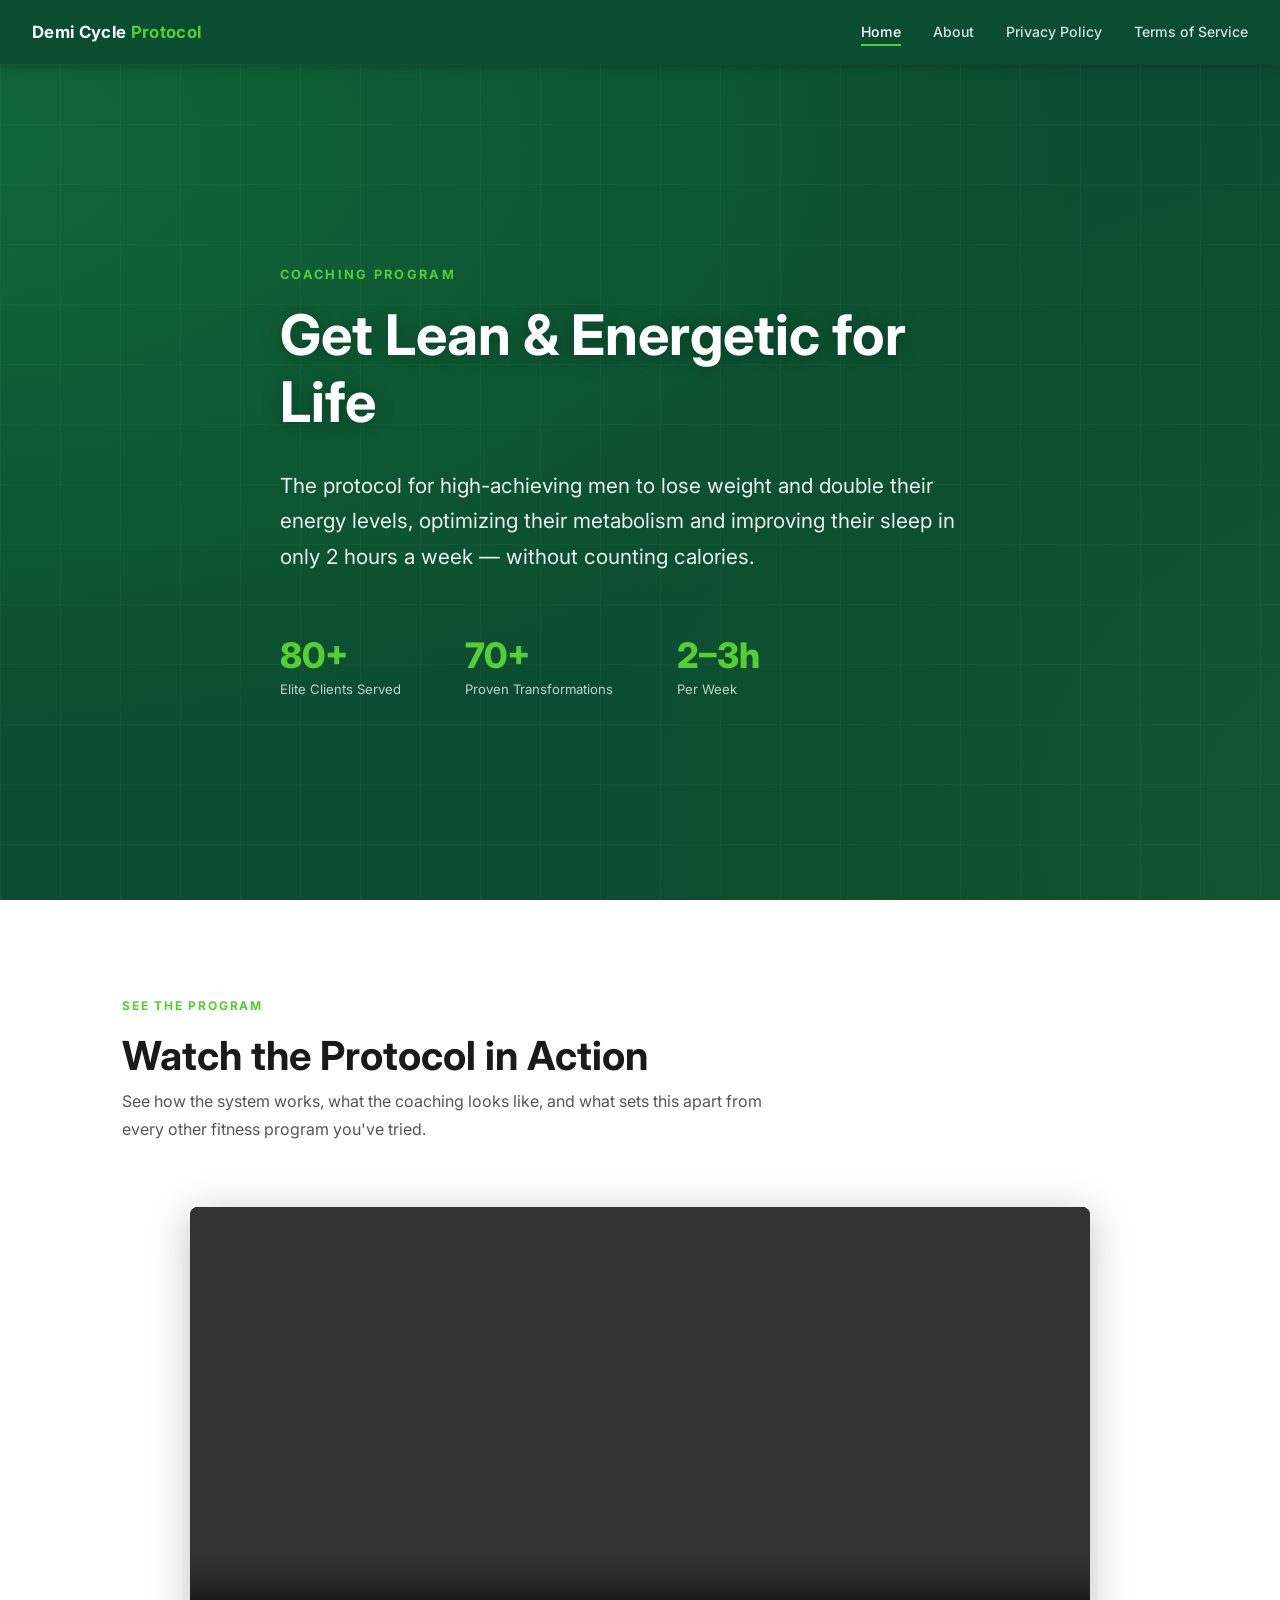
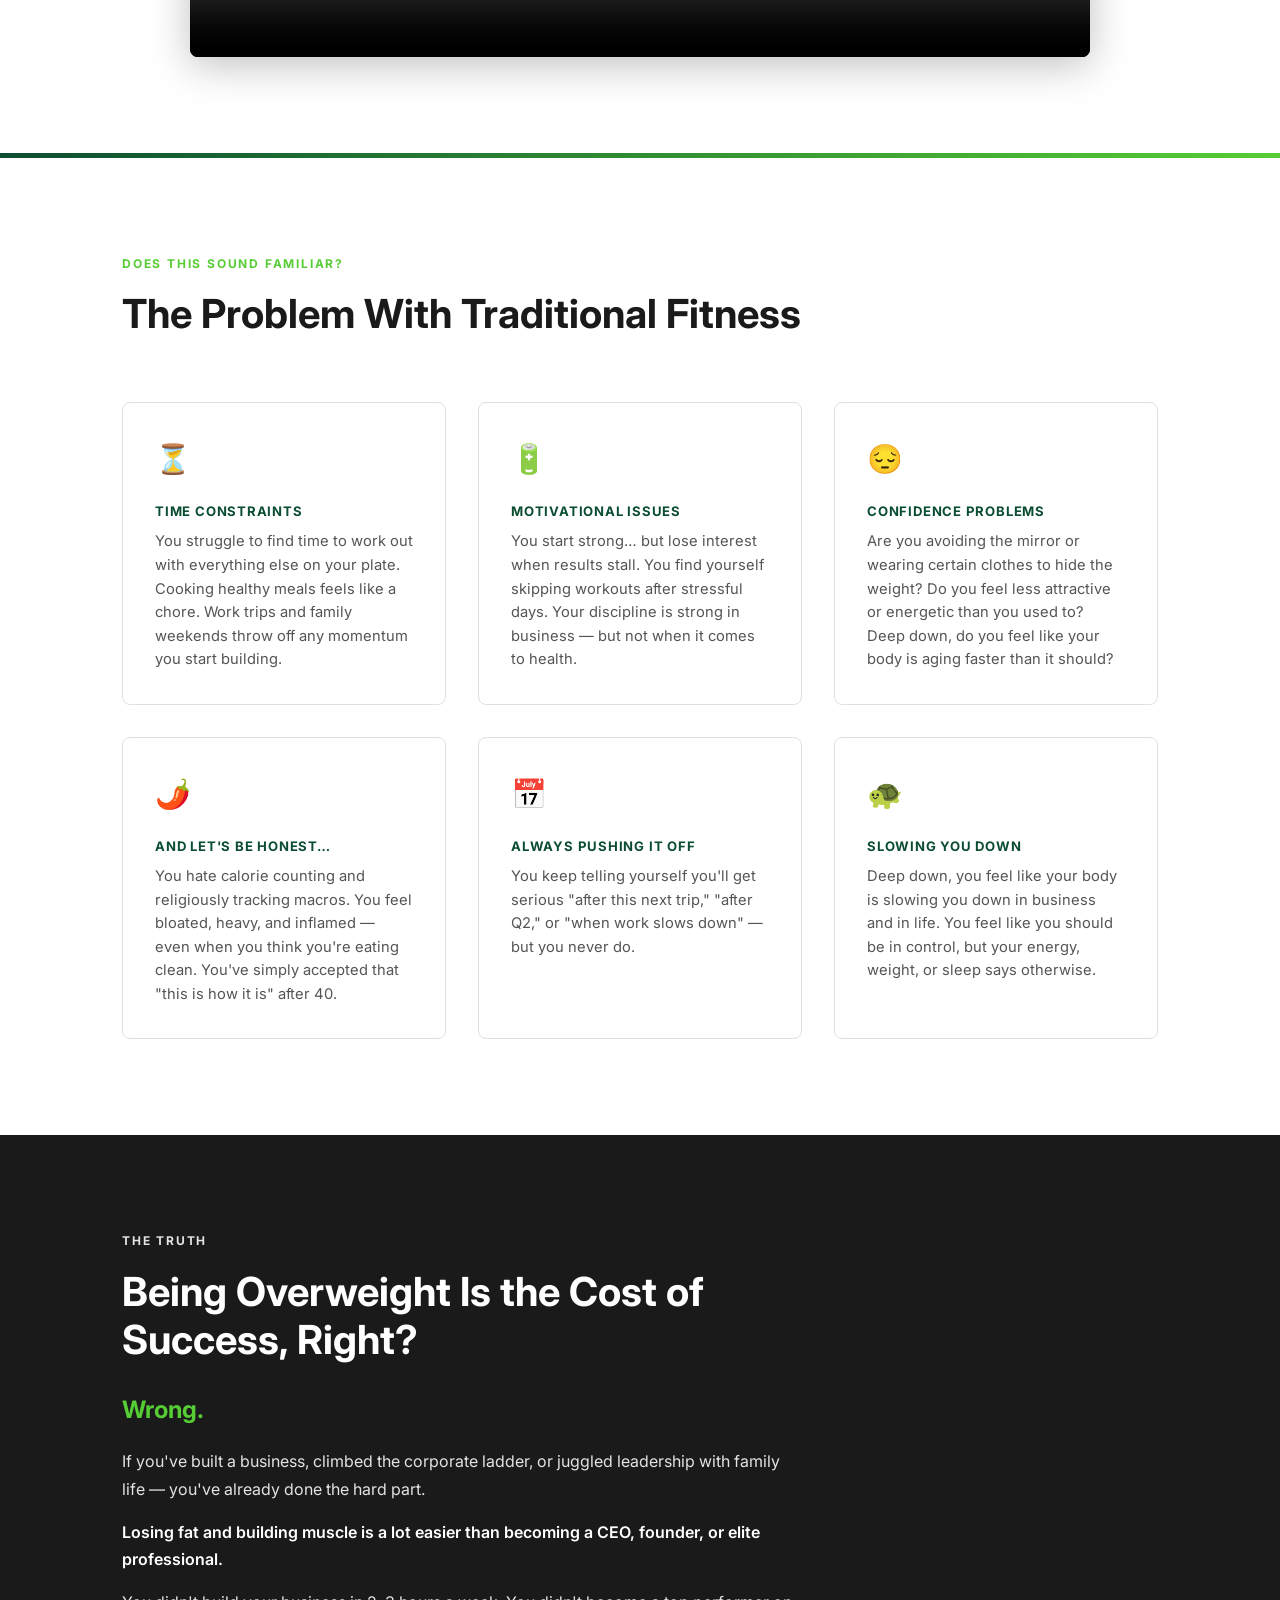
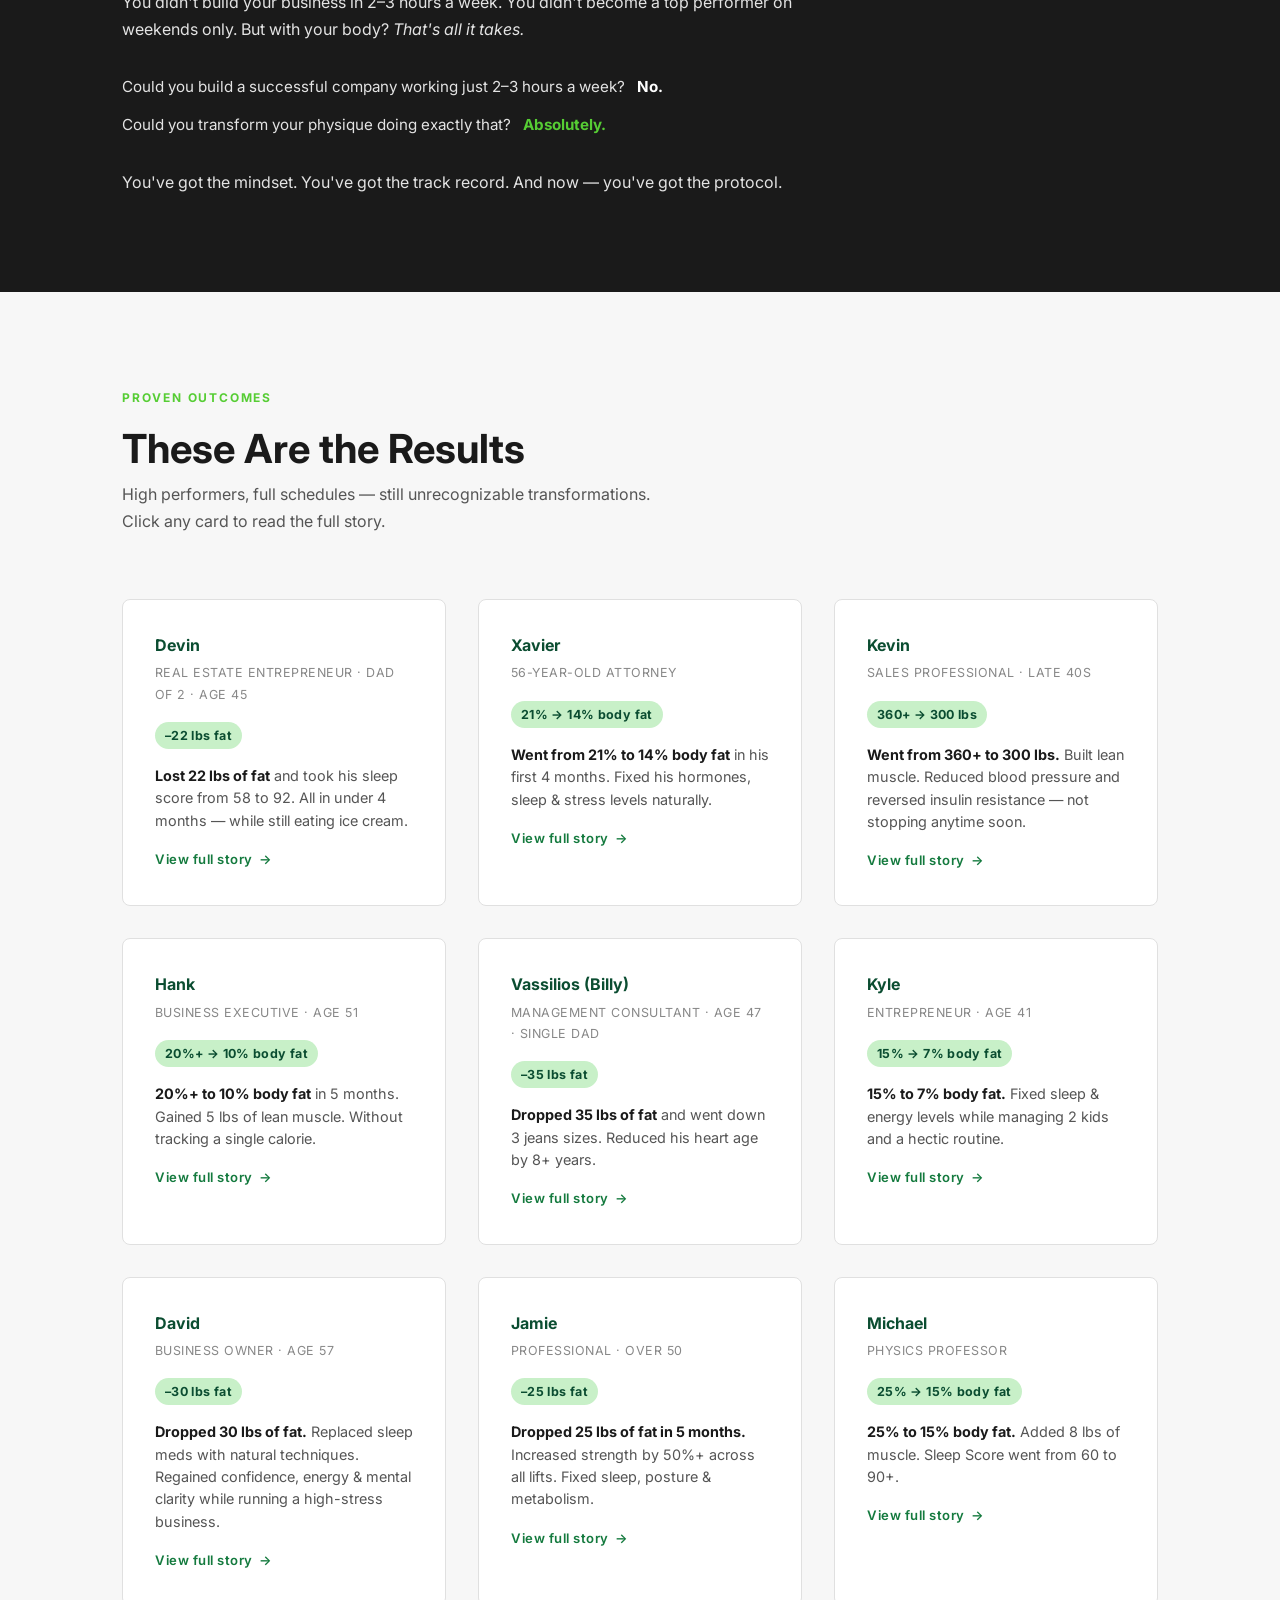
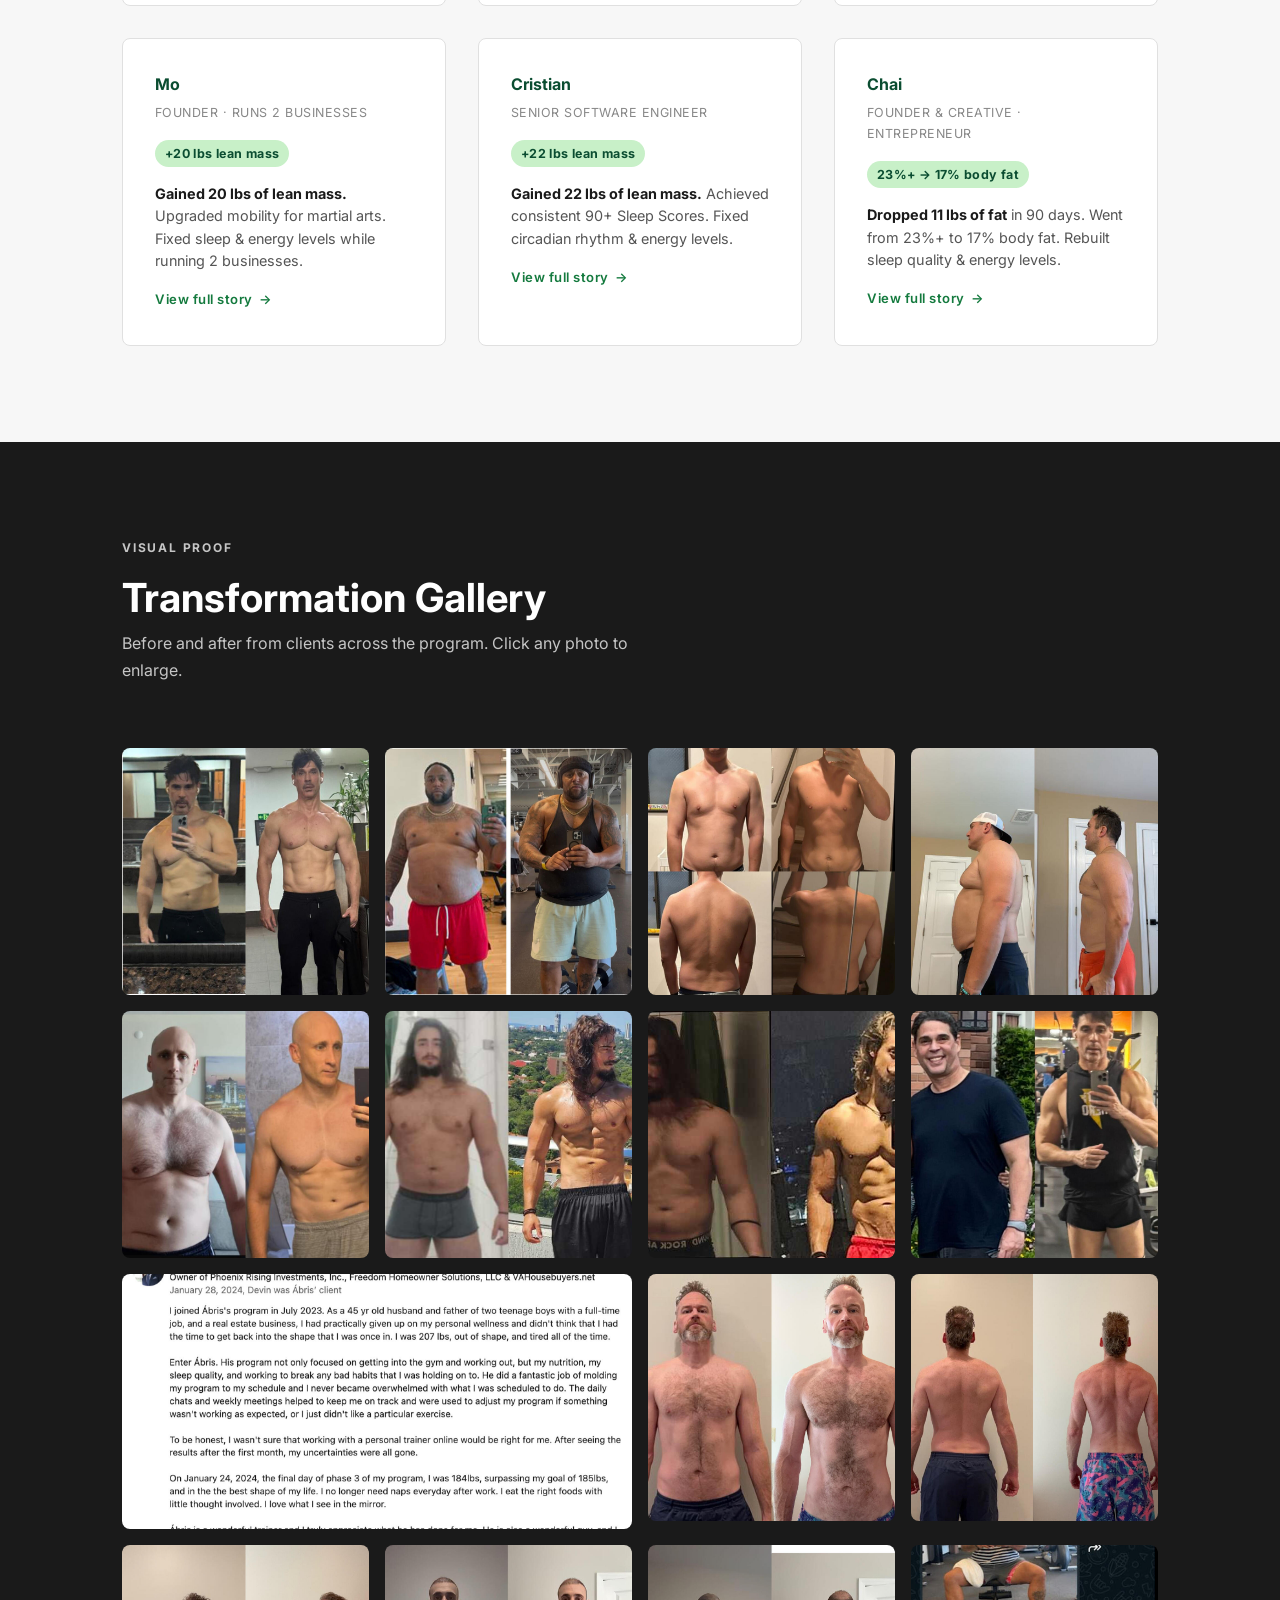
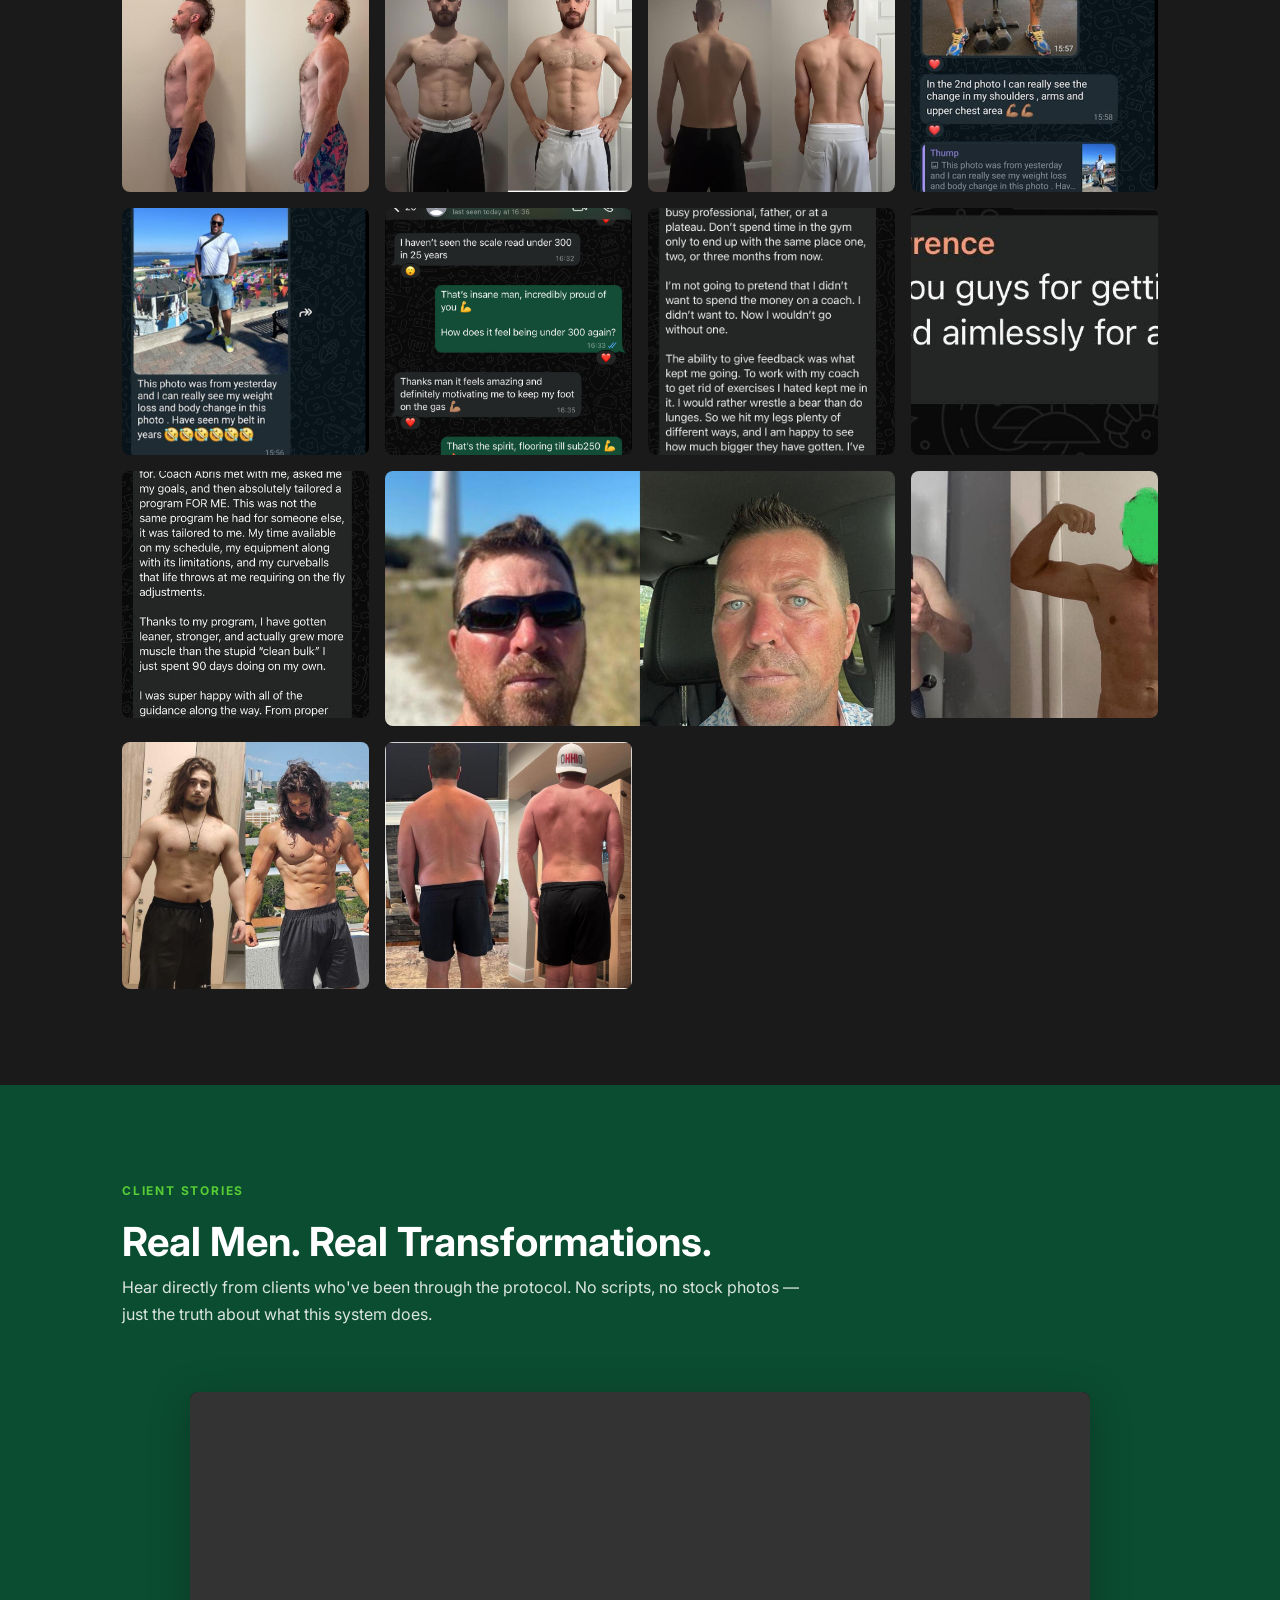
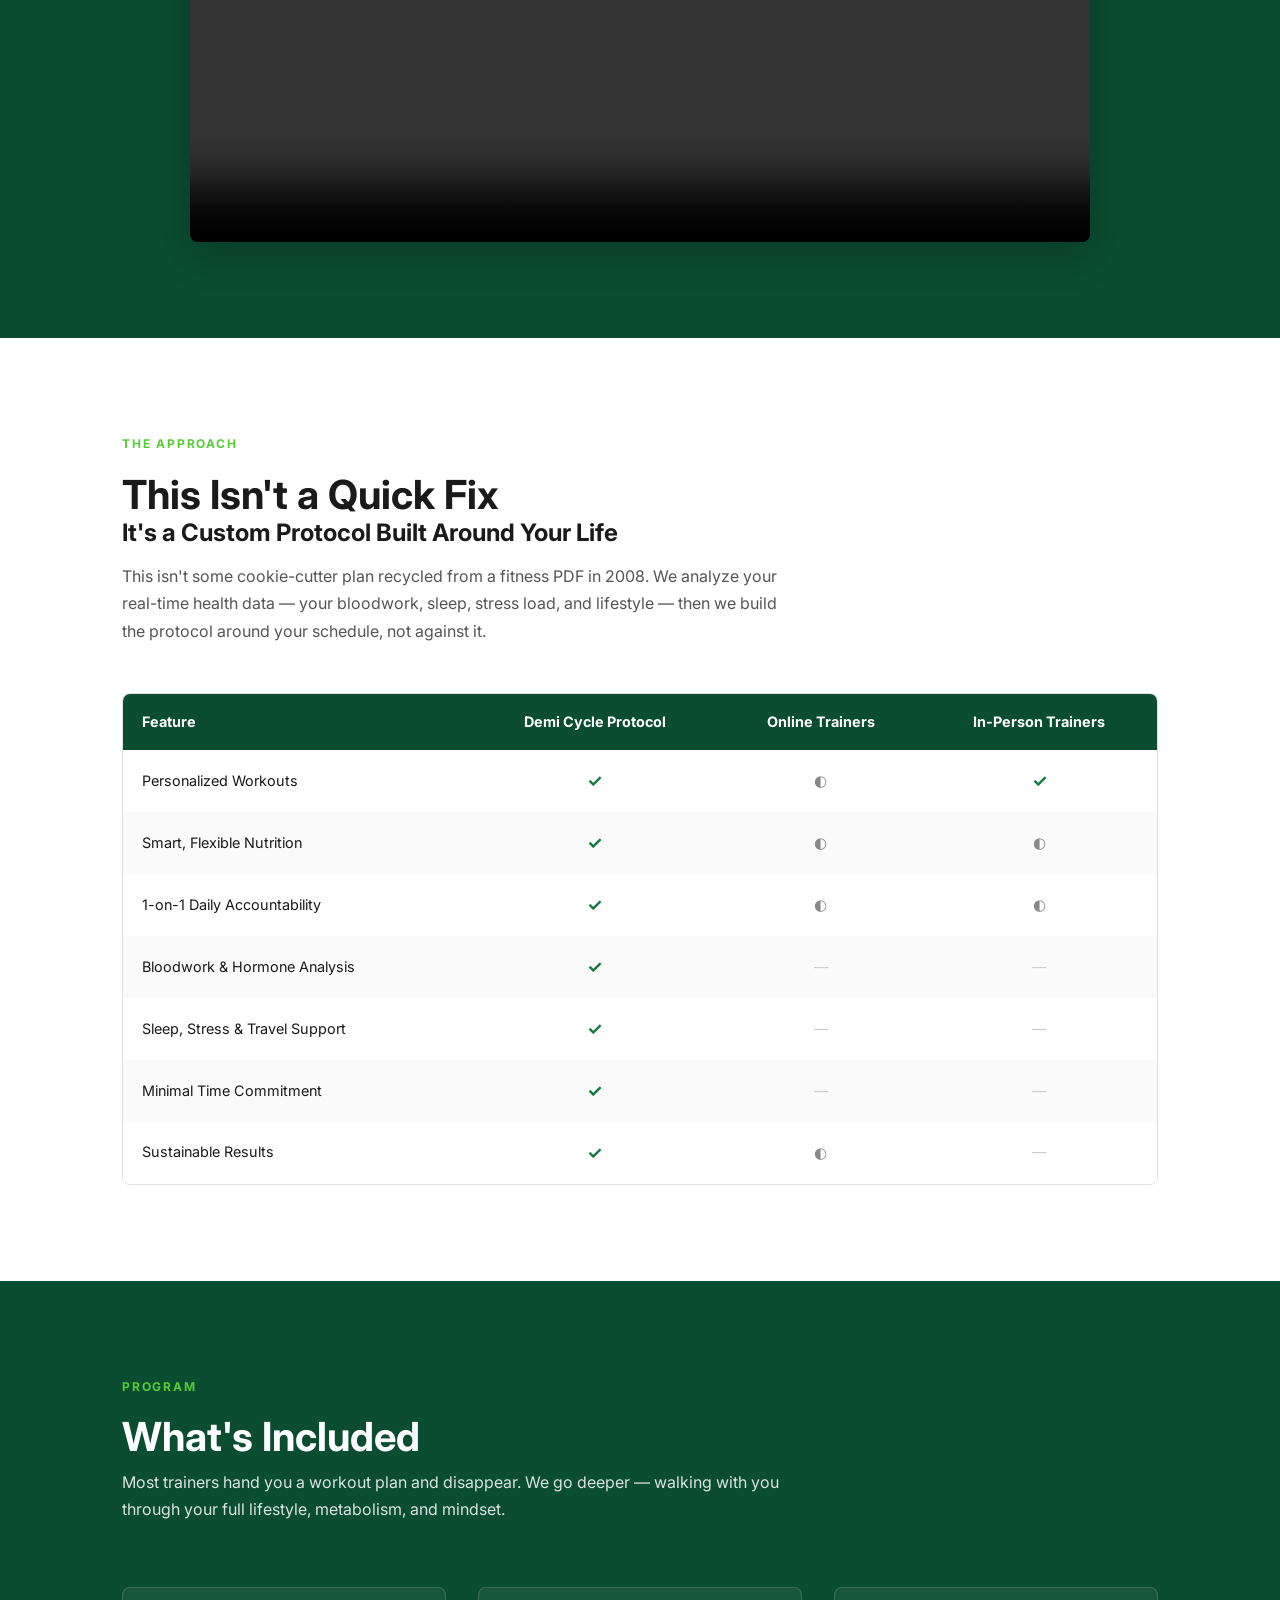
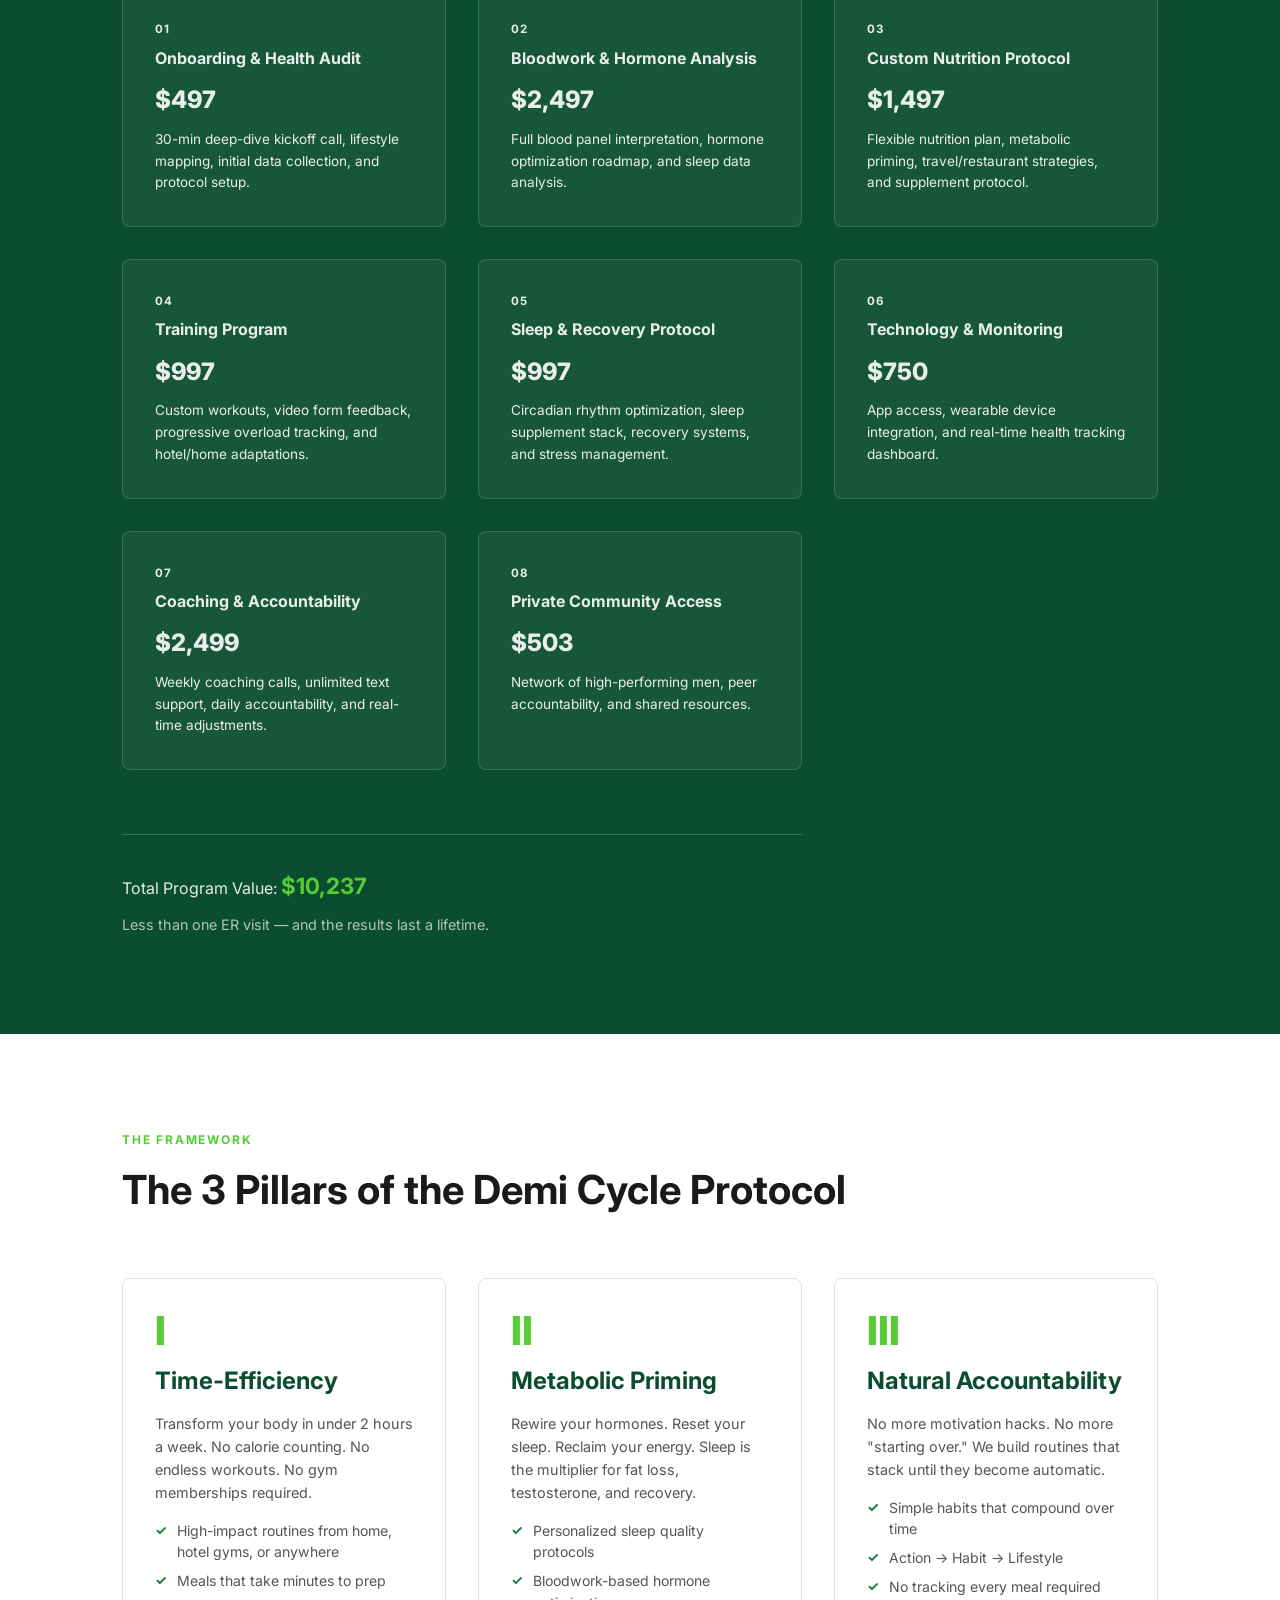
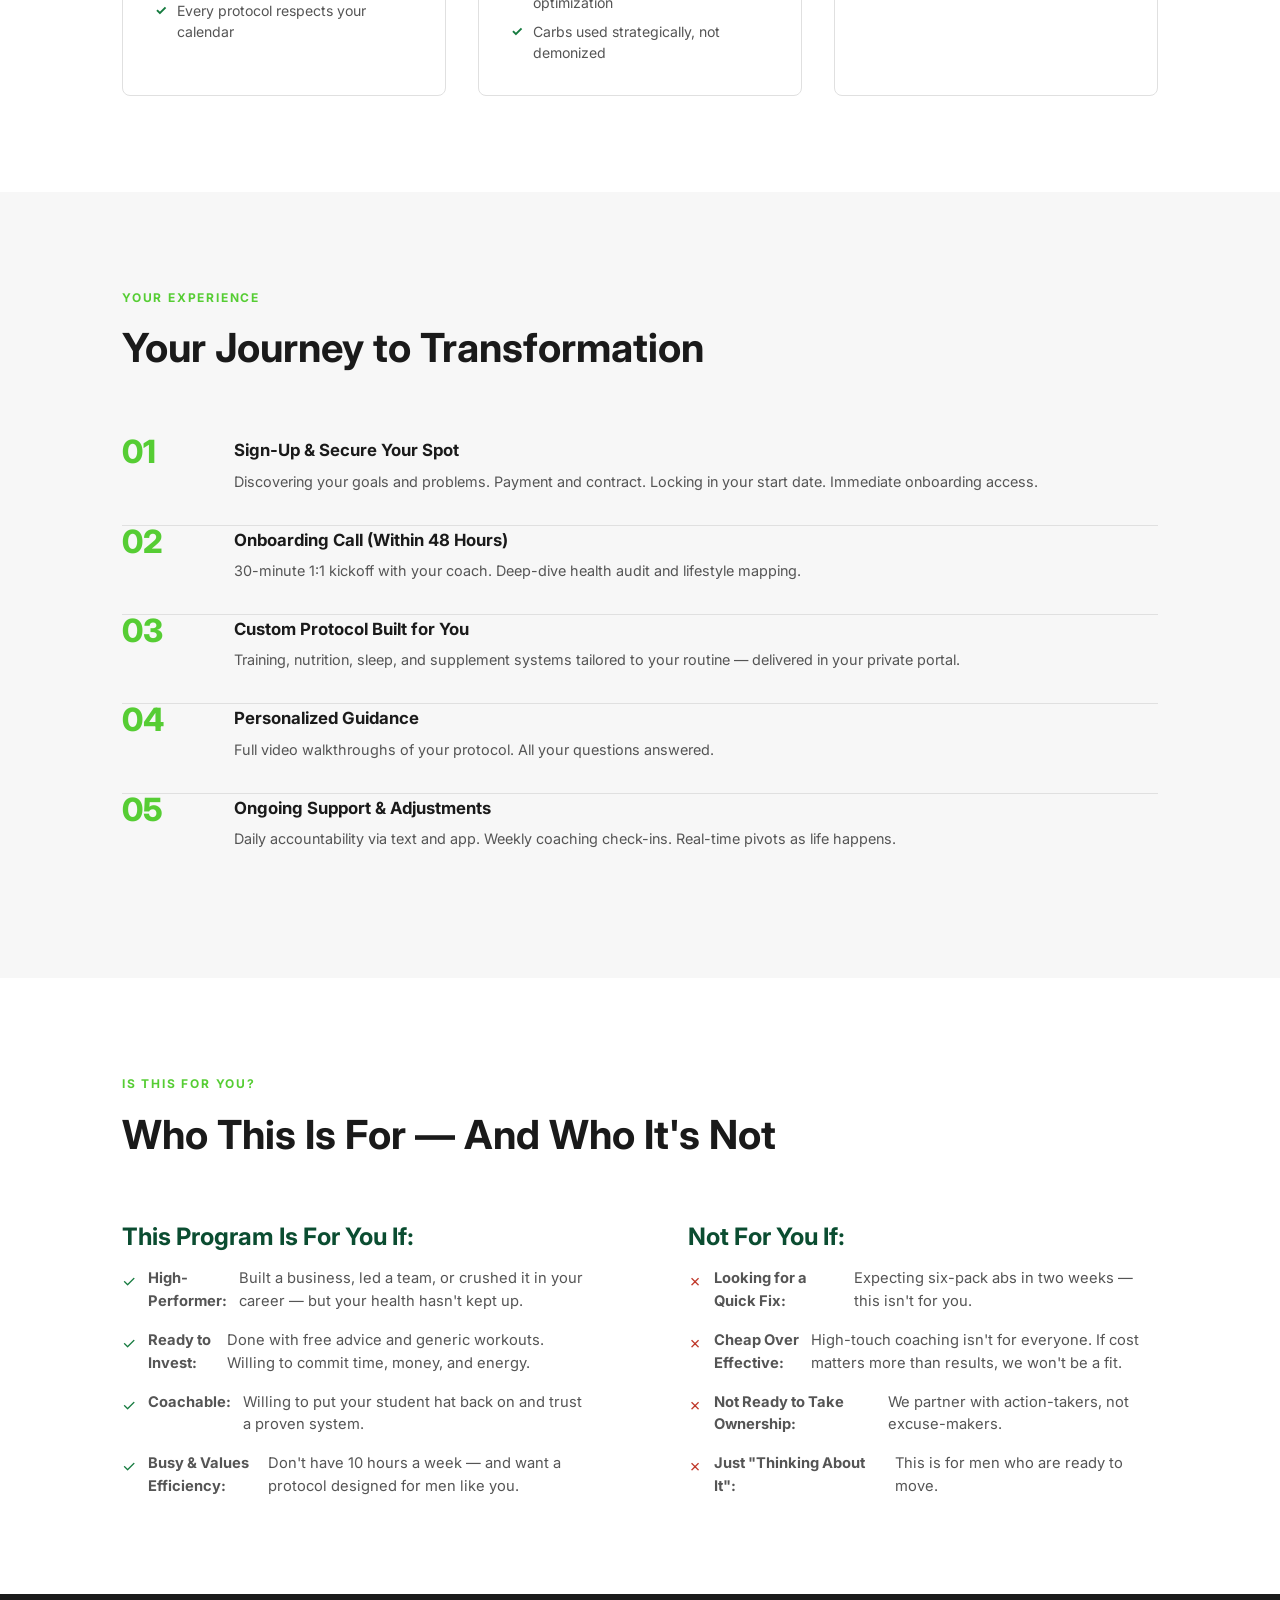
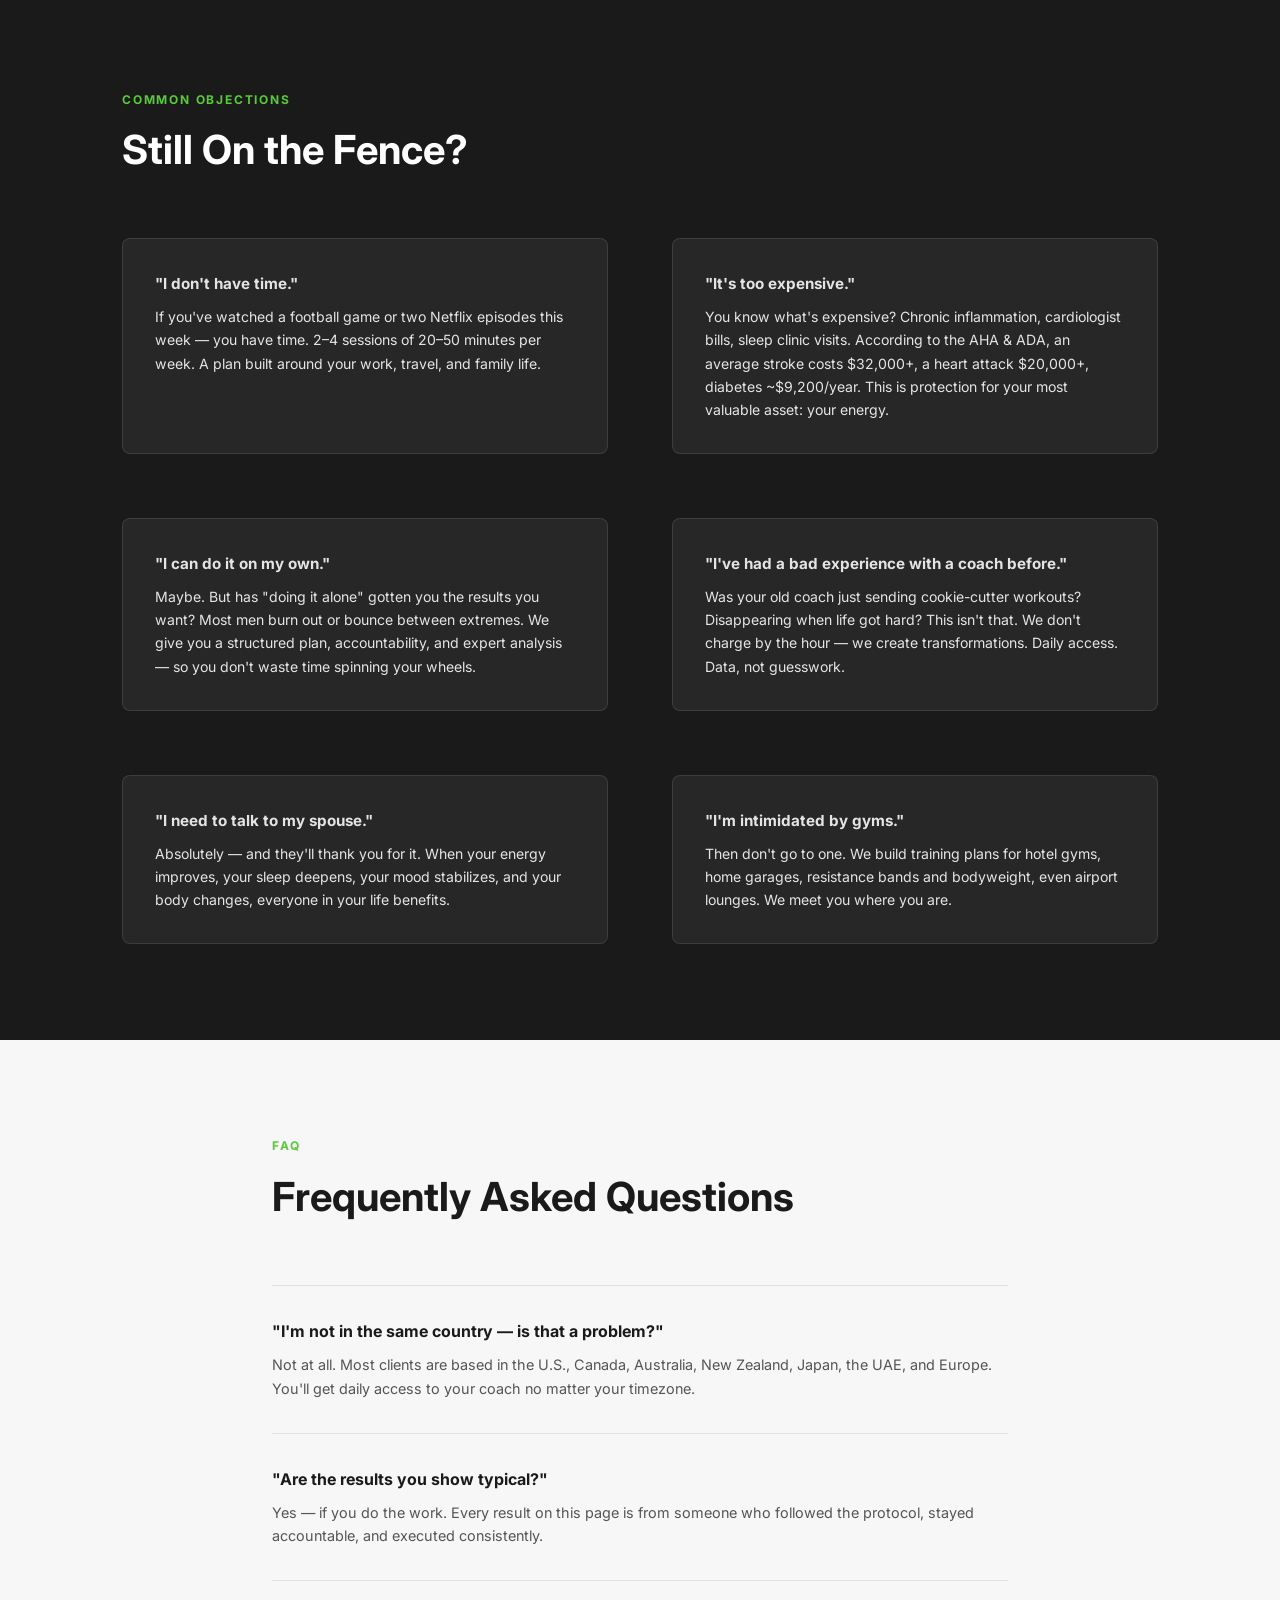
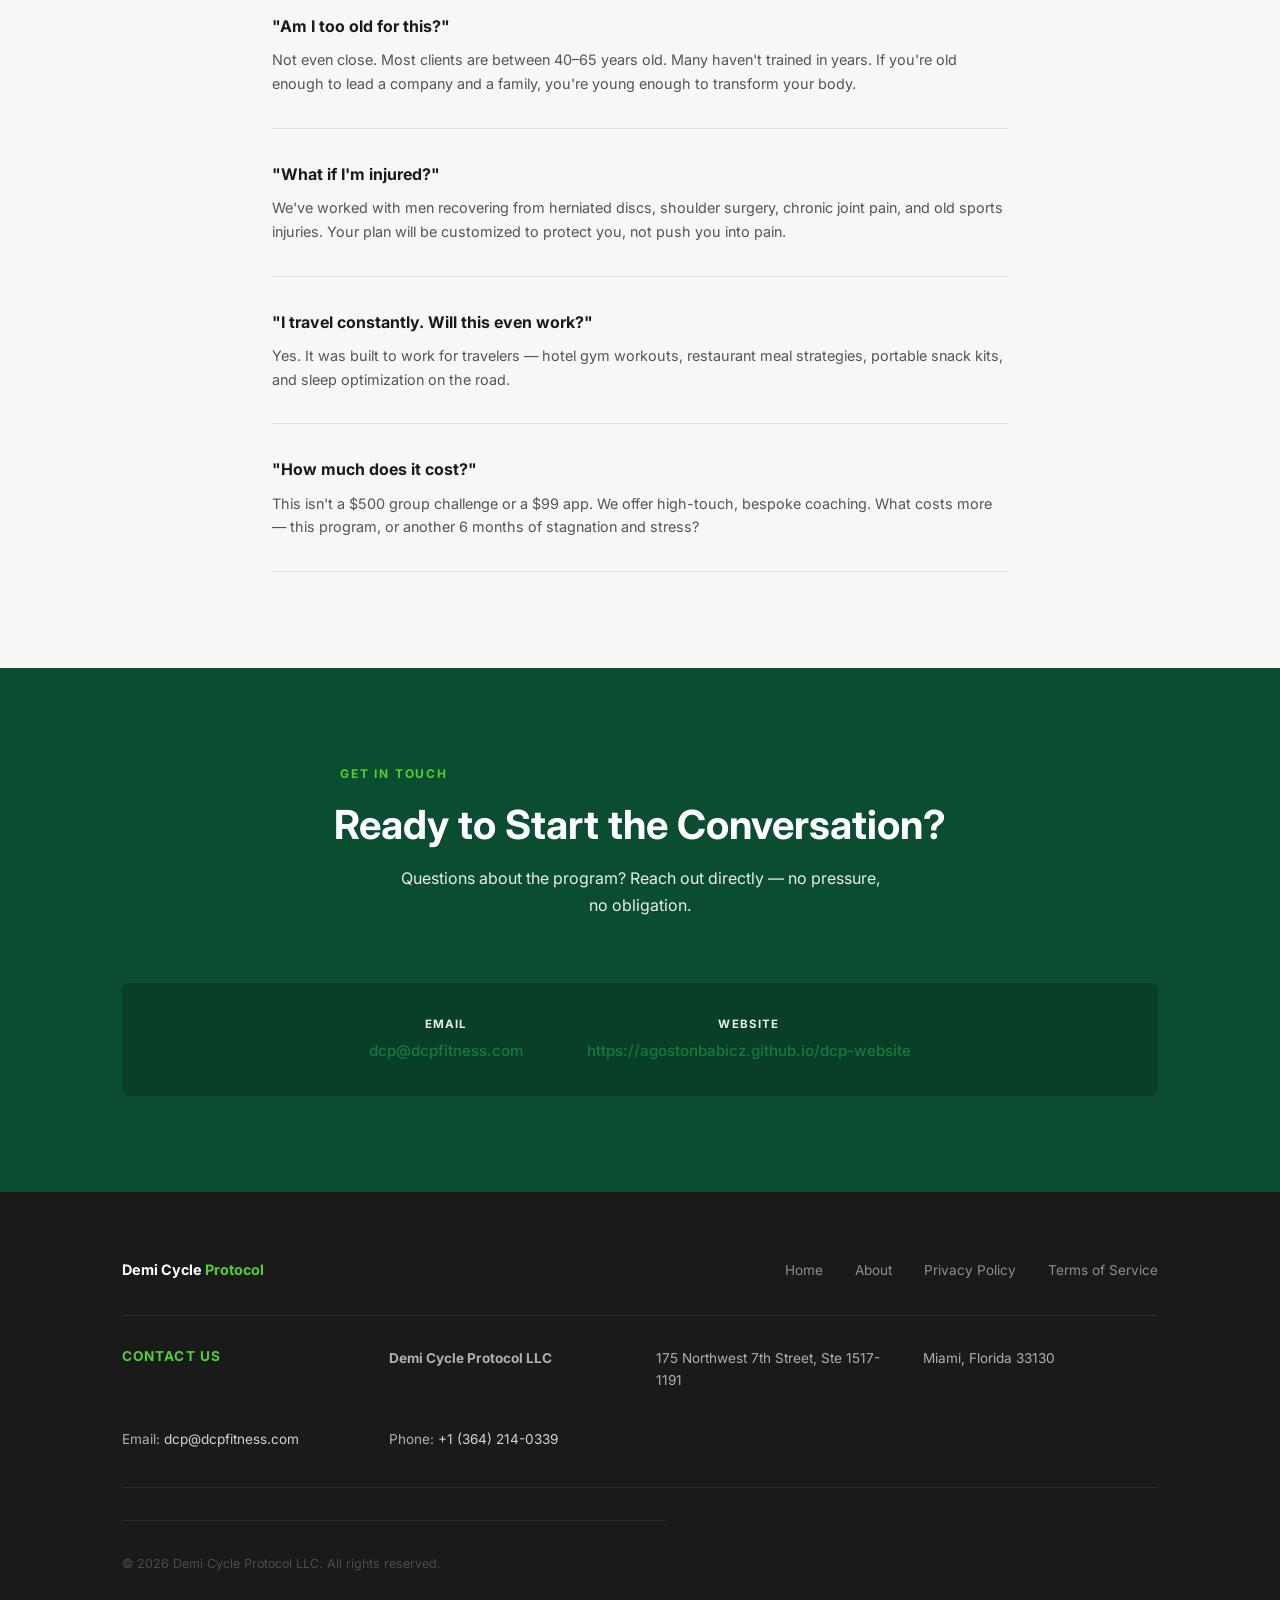
==== commit 457835cd: "Fix footer, remove Miami section, update links - Add Contact Us section to footer with company info " ====
--- a/docs/index.html
+++ b/docs/index.html
@@ -598,59 +598,6 @@
     </div>
   </section>
 
-  <!-- Contact / Location -->
-  <section class="section">
-    <div class="container">
-      <p class="section-label">Find Us</p>
-      <h2>Located in Miami, Florida</h2>
-      <p style="margin-top: 0.5rem;">Serving clients worldwide — whether you're across the street or across the globe.</p>
-
-      <div class="location-layout">
-        <div class="location-info">
-          <div class="location-address">
-            <div class="location-address__icon">
-              <svg width="24" height="24" viewBox="0 0 24 24" fill="none" stroke="currentColor" stroke-width="2" stroke-linecap="round" stroke-linejoin="round"><path d="M21 10c0 7-9 13-9 13s-9-6-9-13a9 9 0 0 1 18 0z"></path><circle cx="12" cy="10" r="3"></circle></svg>
-            </div>
-            <div>
-              <p class="location-address__label">Business Address</p>
-              <p class="location-address__street">175 Northwest 7th Street</p>
-              <p class="location-address__city">Ste 1517-1191, Miami, Florida 33130</p>
-              <p class="location-address__country">United States</p>
-            </div>
-          </div>
-          <div class="location-address">
-            <div class="location-address__icon">
-              <svg width="24" height="24" viewBox="0 0 24 24" fill="none" stroke="currentColor" stroke-width="2" stroke-linecap="round" stroke-linejoin="round"><circle cx="12" cy="12" r="10"></circle><line x1="2" y1="12" x2="22" y2="12"></line><path d="M12 2a15.3 15.3 0 0 1 4 10 15.3 15.3 0 0 1-4 10 15.3 15.3 0 0 1-4-10 15.3 15.3 0 0 1 4-10z"></path></svg>
-            </div>
-            <div>
-              <p class="location-address__label">Clients Worldwide</p>
-              <p class="location-address__street">U.S., Canada, Australia, New Zealand, Japan, UAE, Europe</p>
-            </div>
-          </div>
-          <div class="location-address">
-            <div class="location-address__icon">
-              <svg width="24" height="24" viewBox="0 0 24 24" fill="none" stroke="currentColor" stroke-width="2" stroke-linecap="round" stroke-linejoin="round"><path d="M4 4h16c1.1 0 2 .9 2 2v12c0 1.1-.9 2-2 2H4c-1.1 0-2-.9-2-2V6c0-1.1.9-2 2-2z"></path><polyline points="22,6 12,13 2,6"></polyline></svg>
-            </div>
-            <div>
-              <p class="location-address__label">Email</p>
-              <p class="location-address__street"><a href="mailto:dcp@dcpfitness.com">dcp@dcpfitness.com</a></p>
-            </div>
-          </div>
-        </div>
-        <div class="location-map">
-          <iframe
-            src="https://www.openstreetmap.org/export/embed.html?bbox=-80.19800%2C25.77100%2C-80.18800%2C25.78100&amp;layer=mapnik&amp;marker=25.77600%2C-80.19300"
-            width="100%" height="450"
-            style="border: none; border-radius: 8px;"
-            loading="lazy"
-            referrerpolicy="no-referrer-when-downgrade"
-            title="Demi Cycle Protocol location map">
-          </iframe>
-        </div>
-      </div>
-    </div>
-  </section>
-
   <!-- FAQ -->
   <section class="section section--light">
     <div class="container--narrow">
@@ -676,7 +623,7 @@
         <p style="margin-top: 1rem; margin-bottom: 2rem; max-width: 50ch; margin-left: auto; margin-right: auto;">Questions about the program? Reach out directly — no pressure, no obligation.</p>
         <div class="contact-strip" style="justify-content: center; background: rgba(0,0,0,0.2);">
           <div class="contact-strip__item"><p class="contact-strip__label">Email</p><p class="contact-strip__value"><a href="mailto:dcp@dcpfitness.com">dcp@dcpfitness.com</a></p></div>
-          <div class="contact-strip__item"><p class="contact-strip__label">Website</p><p class="contact-strip__value"><a href="https://demi-cycle-protocol-2.carrd.co">demi-cycle-protocol-2.carrd.co</a></p></div>
+          <div class="contact-strip__item"><p class="contact-strip__label">Website</p><p class="contact-strip__value"><a href="https://agostonbabicz.github.io/dcp-website">https://agostonbabicz.github.io/dcp-website</a></p></div>
         </div>
       </div>
     </div>
@@ -693,6 +640,14 @@
           <li><a href="privacy.html">Privacy Policy</a></li>
           <li><a href="terms.html">Terms of Service</a></li>
         </ul>
+      </div>
+      <div class="footer__contact">
+        <h3>Contact Us</h3>
+        <p><strong>Demi Cycle Protocol LLC</strong></p>
+        <p>175 Northwest 7th Street, Ste 1517-1191</p>
+        <p>Miami, Florida 33130</p>
+        <p>Email: <a href="mailto:dcp@dcpfitness.com">dcp@dcpfitness.com</a></p>
+        <p>Phone: <a href="tel:+13642140339">+1 (364) 214-0339</a></p>
       </div>
       <p class="footer__copy">&copy; 2026 Demi Cycle Protocol LLC. All rights reserved.</p>
     </div>
--- a/docs/css/style.css
+++ b/docs/css/style.css
@@ -557,6 +557,34 @@
 .footer__links { display: flex; gap: var(--space-md); list-style: none; }
 .footer__links a { color: rgba(255,255,255,0.5); text-decoration: none; font-size: 0.85rem; transition: color 0.2s; }
 .footer__links a:hover { color: var(--white); }
+.footer__contact {
+  width: 100%;
+  margin-top: var(--space-md);
+  padding-top: var(--space-md);
+  padding-bottom: var(--space-md);
+  border-top: 1px solid rgba(255,255,255,0.08);
+  border-bottom: 1px solid rgba(255,255,255,0.08);
+  display: grid;
+  grid-template-columns: repeat(auto-fit, minmax(200px, 1fr));
+  gap: var(--space-md);
+}
+.footer__contact h3 {
+  font-size: 0.85rem;
+  font-weight: 700;
+  color: var(--green-bright);
+  text-transform: uppercase;
+  letter-spacing: 0.08em;
+  margin-bottom: var(--space-sm);
+}
+.footer__contact p {
+  font-size: 0.85rem;
+  color: rgba(255,255,255,0.65);
+  max-width: none;
+  line-height: 1.6;
+  margin-bottom: 0.3rem;
+}
+.footer__contact a { color: rgba(255,255,255,0.8); text-decoration: none; }
+.footer__contact a:hover { color: var(--green-bright); text-decoration: underline; }
 .footer__copy {
   width: 100%; font-size: 0.78rem; color: rgba(255,255,255,0.22);
   margin-top: var(--space-md); padding-top: var(--space-md);
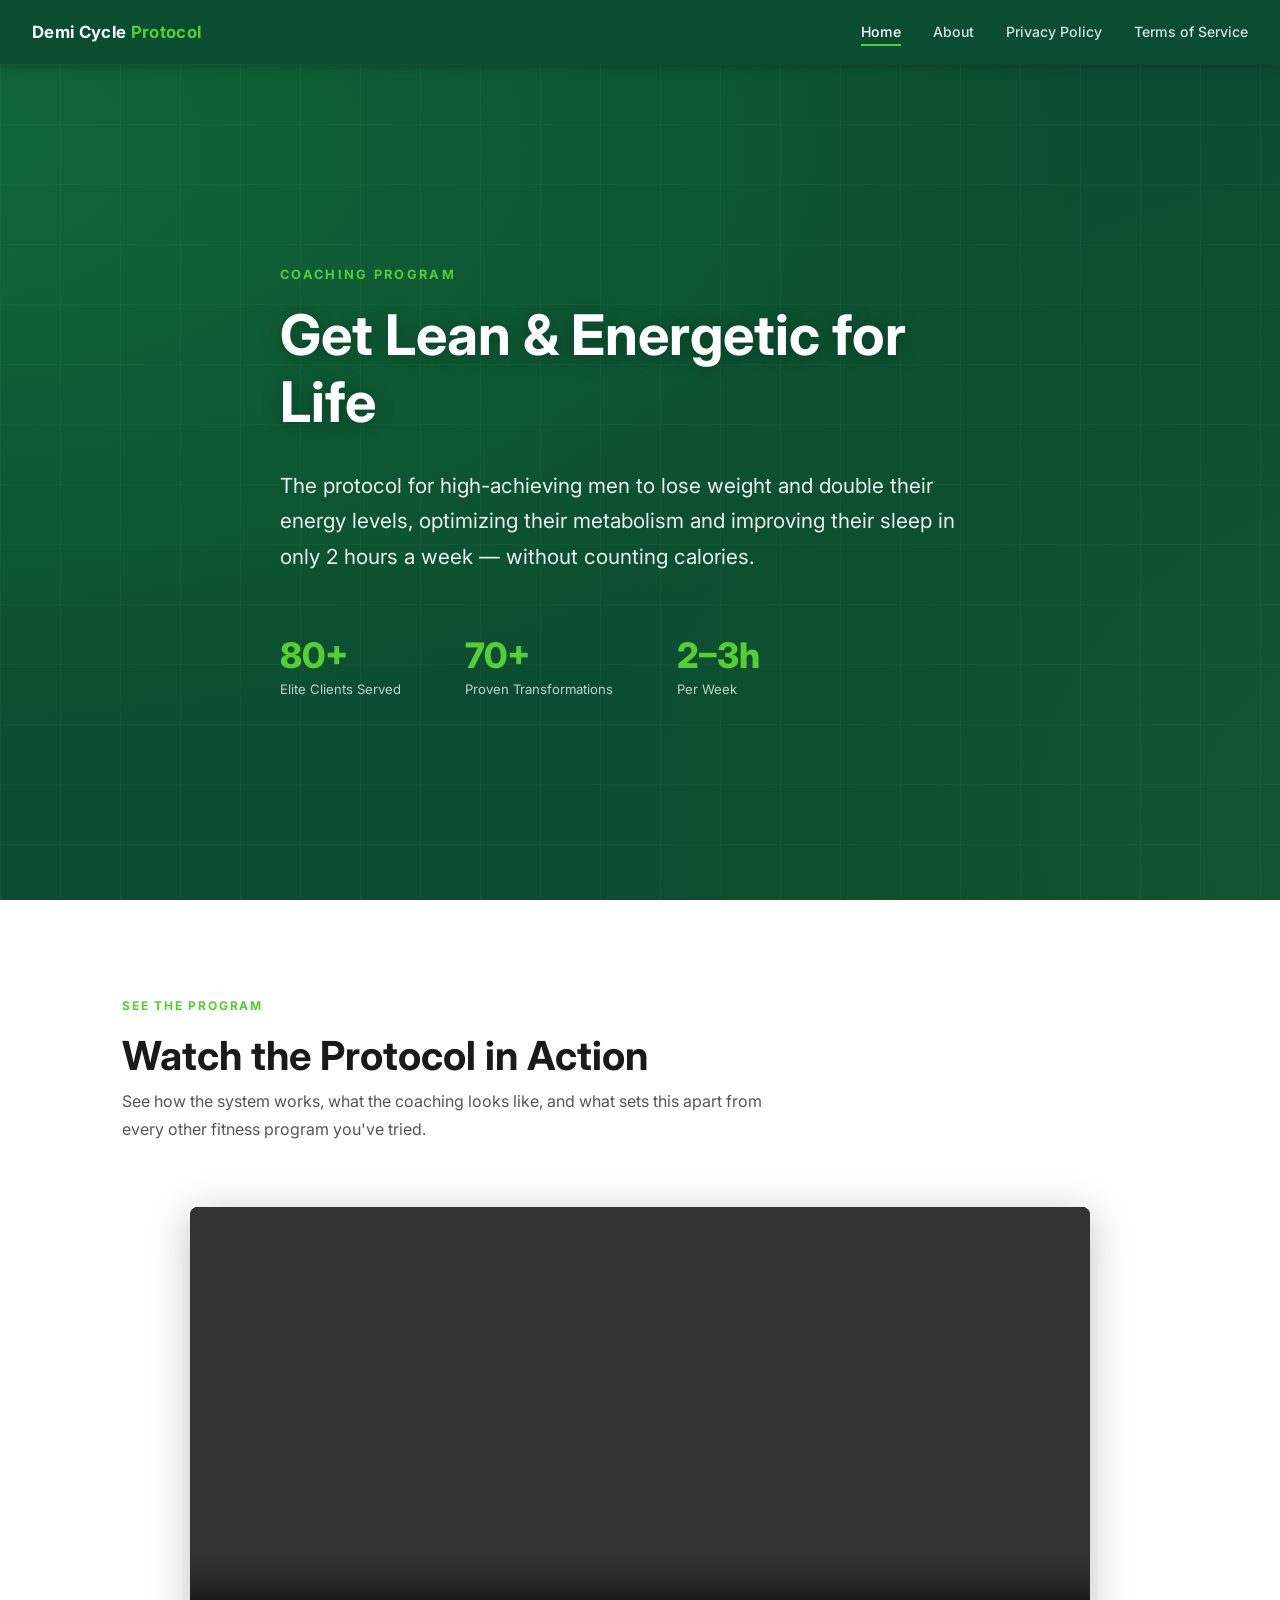
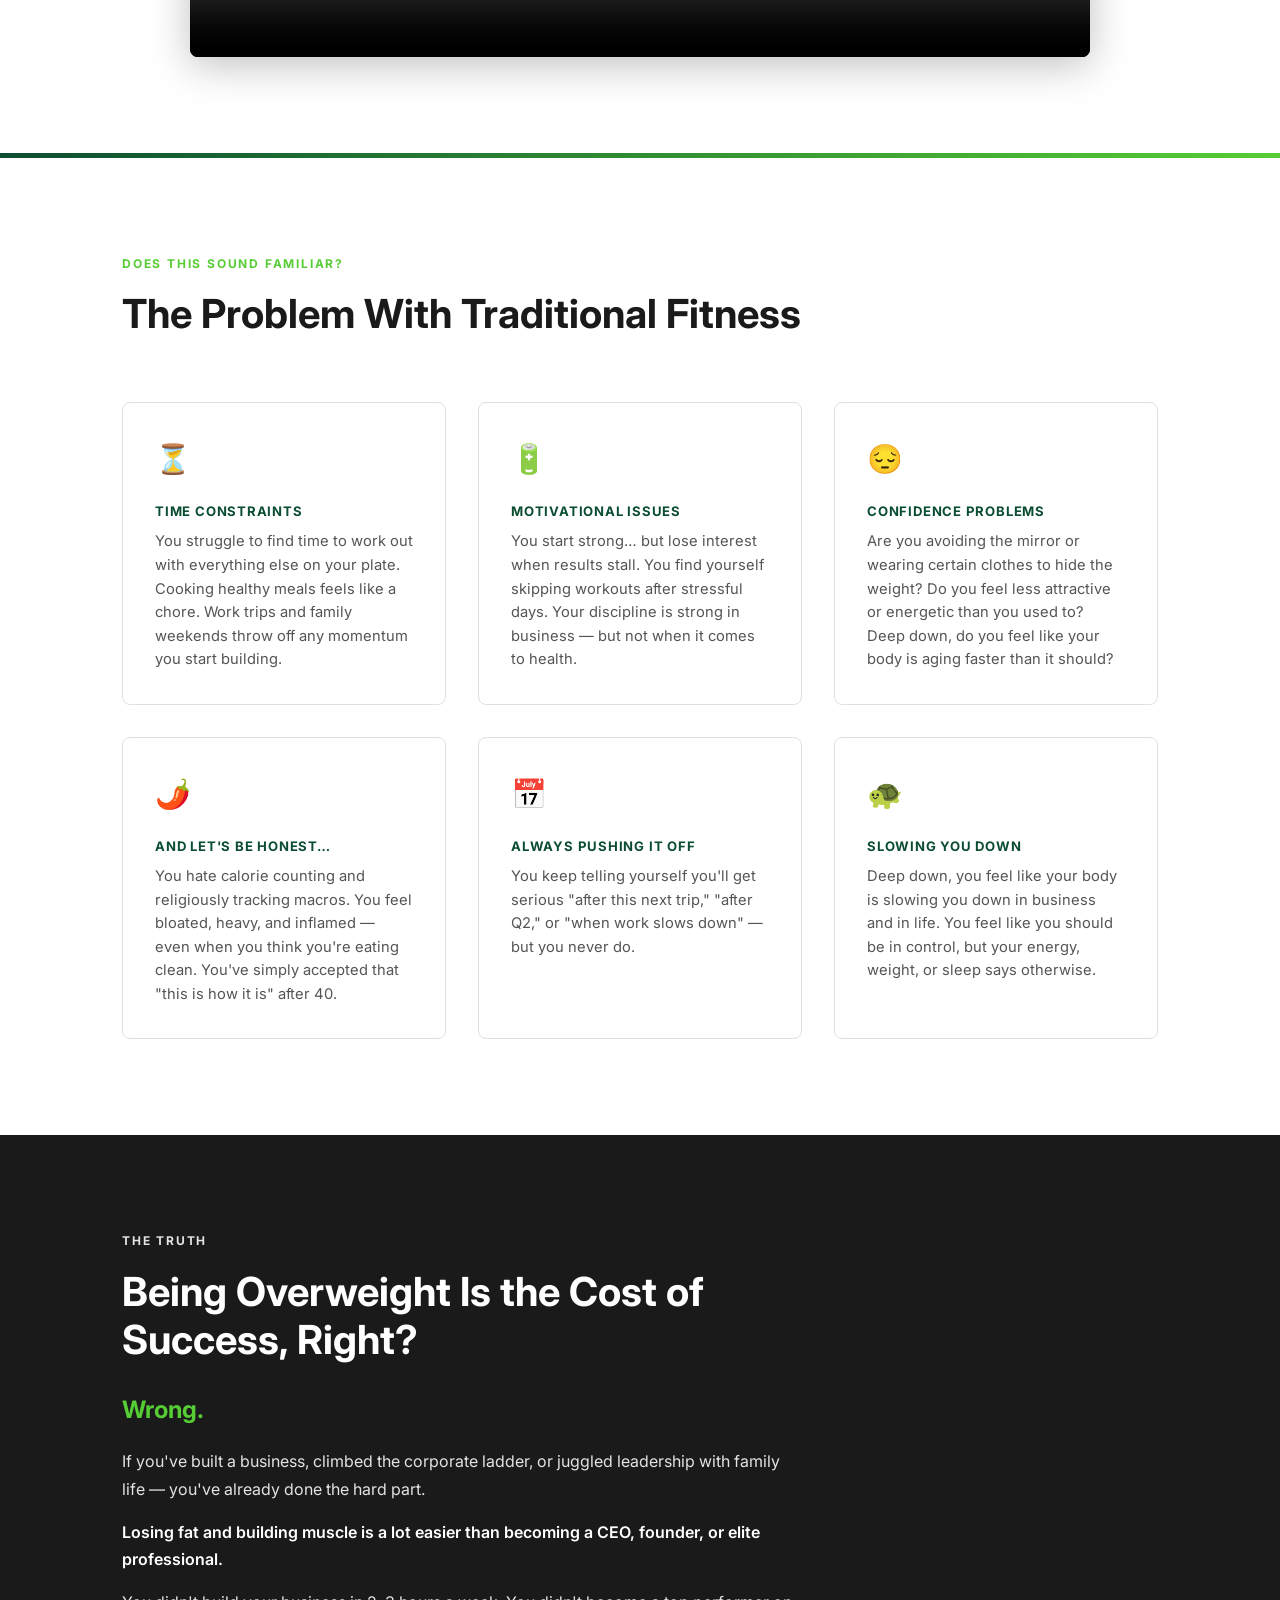
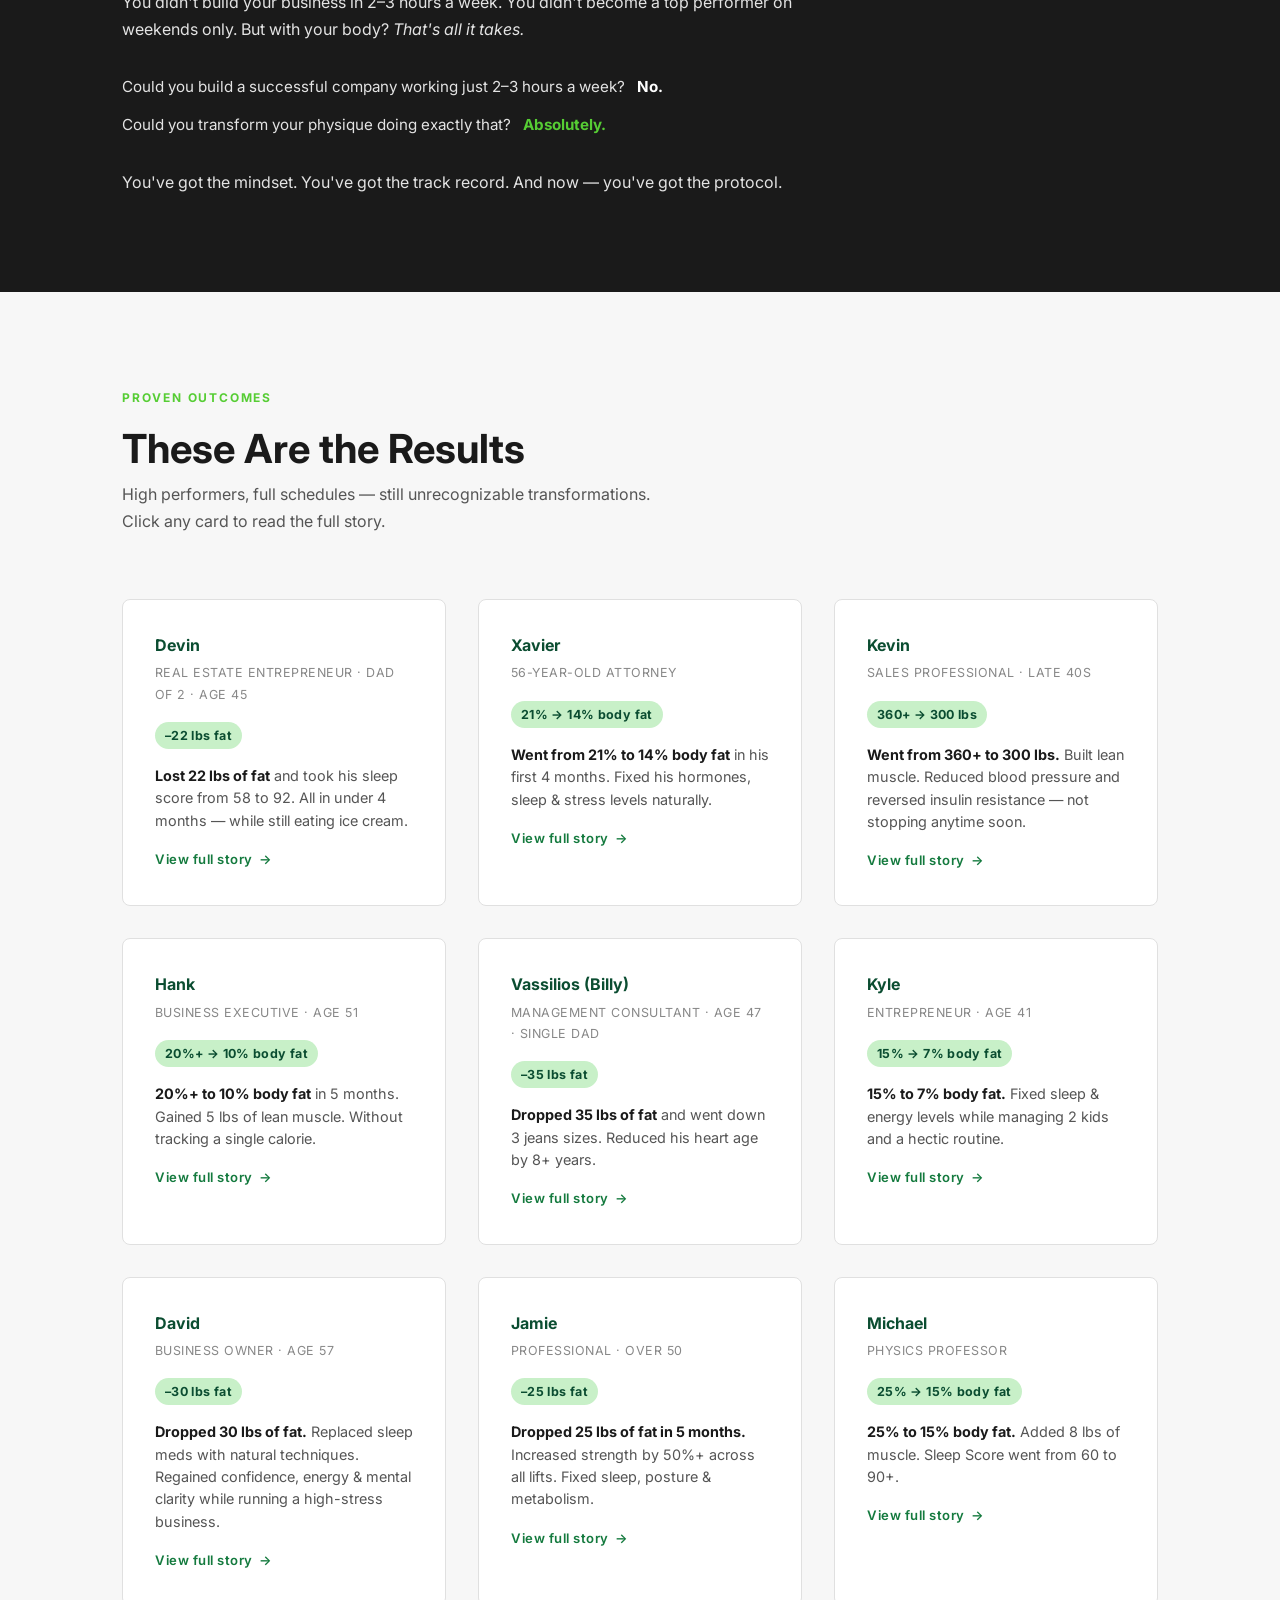
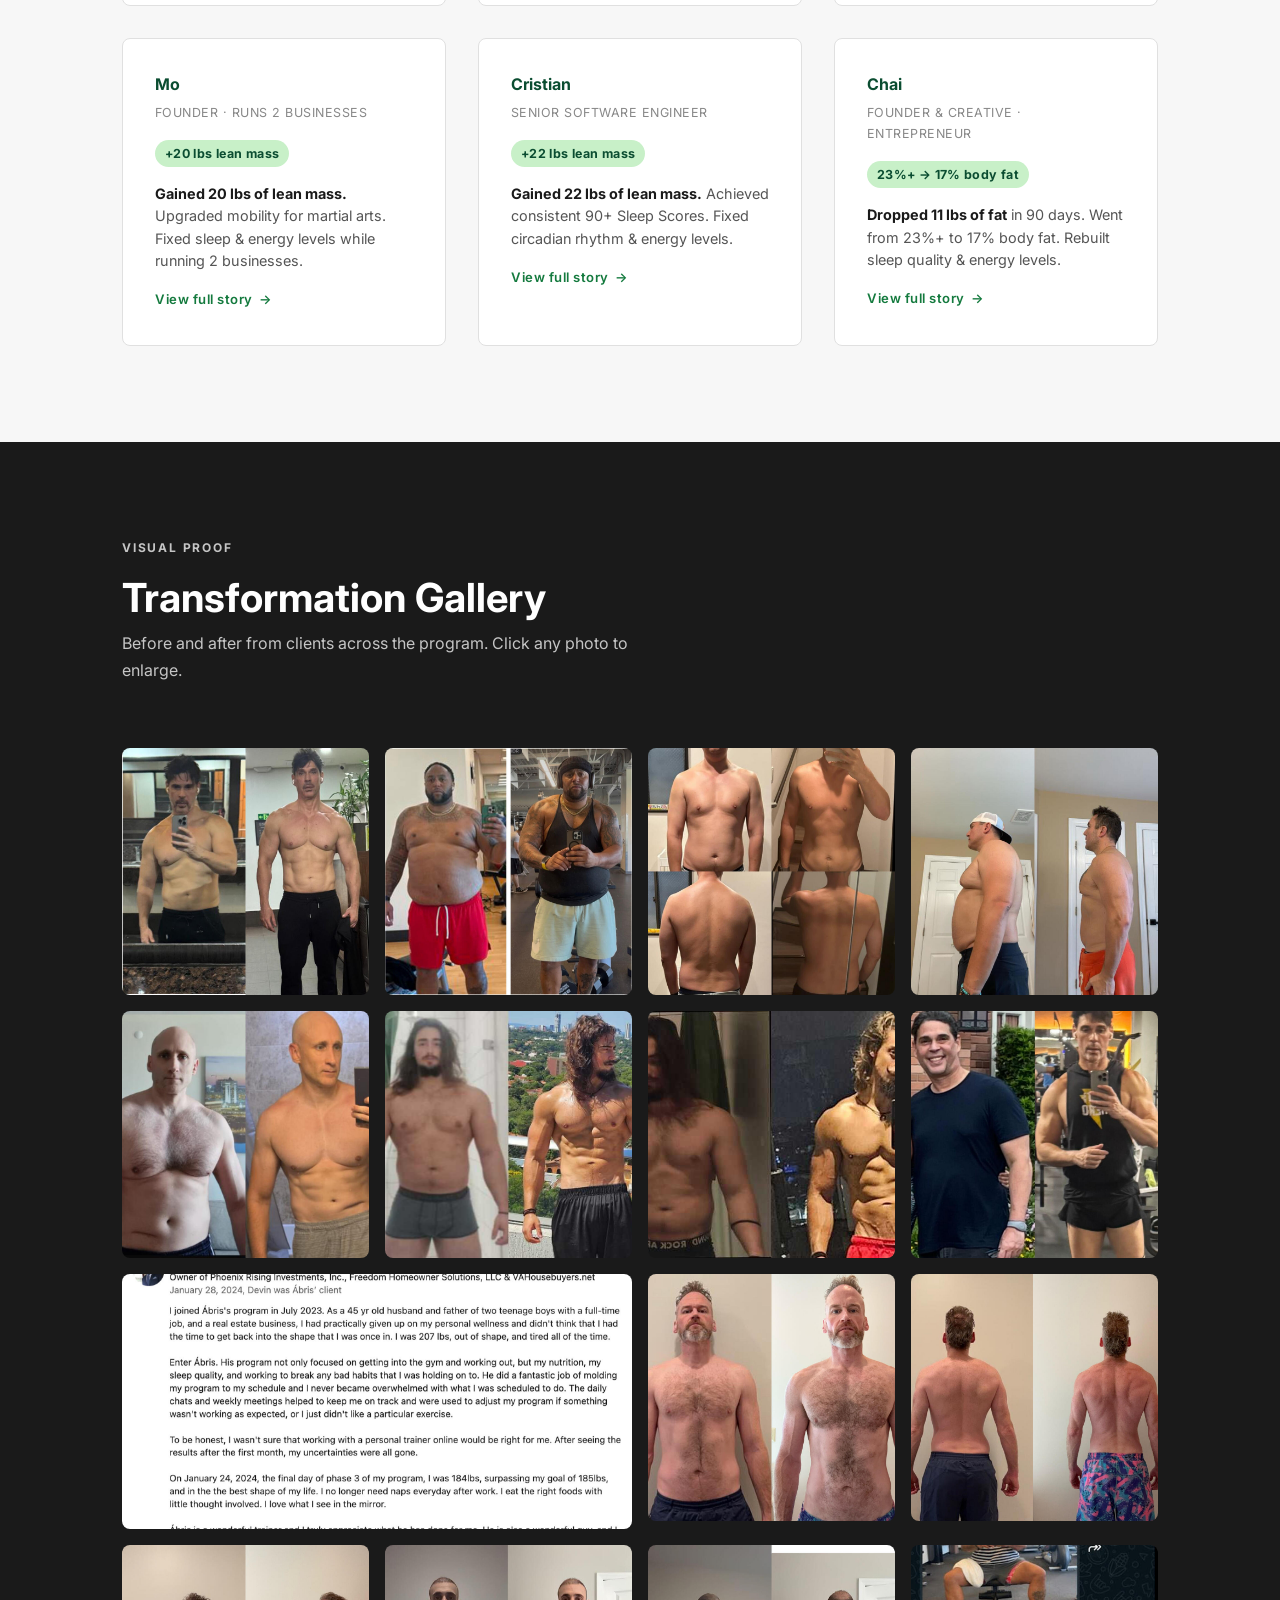
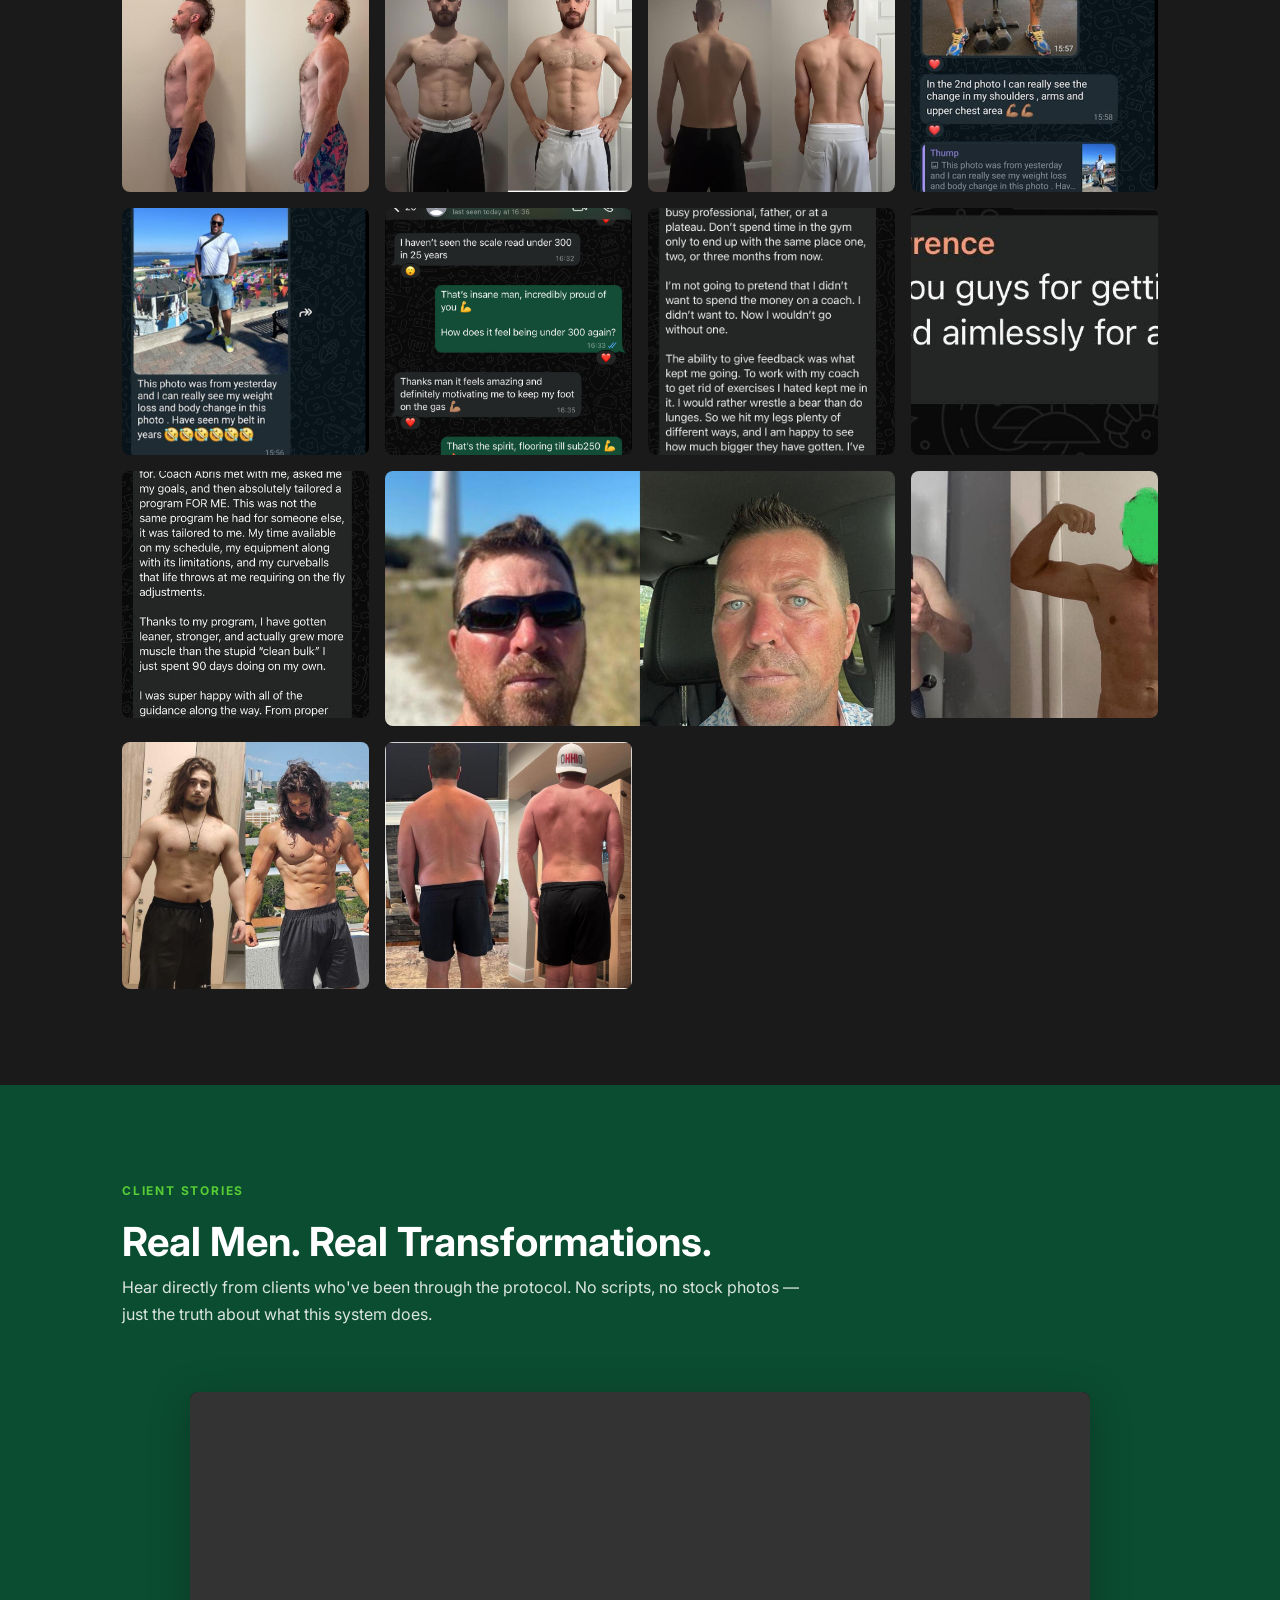
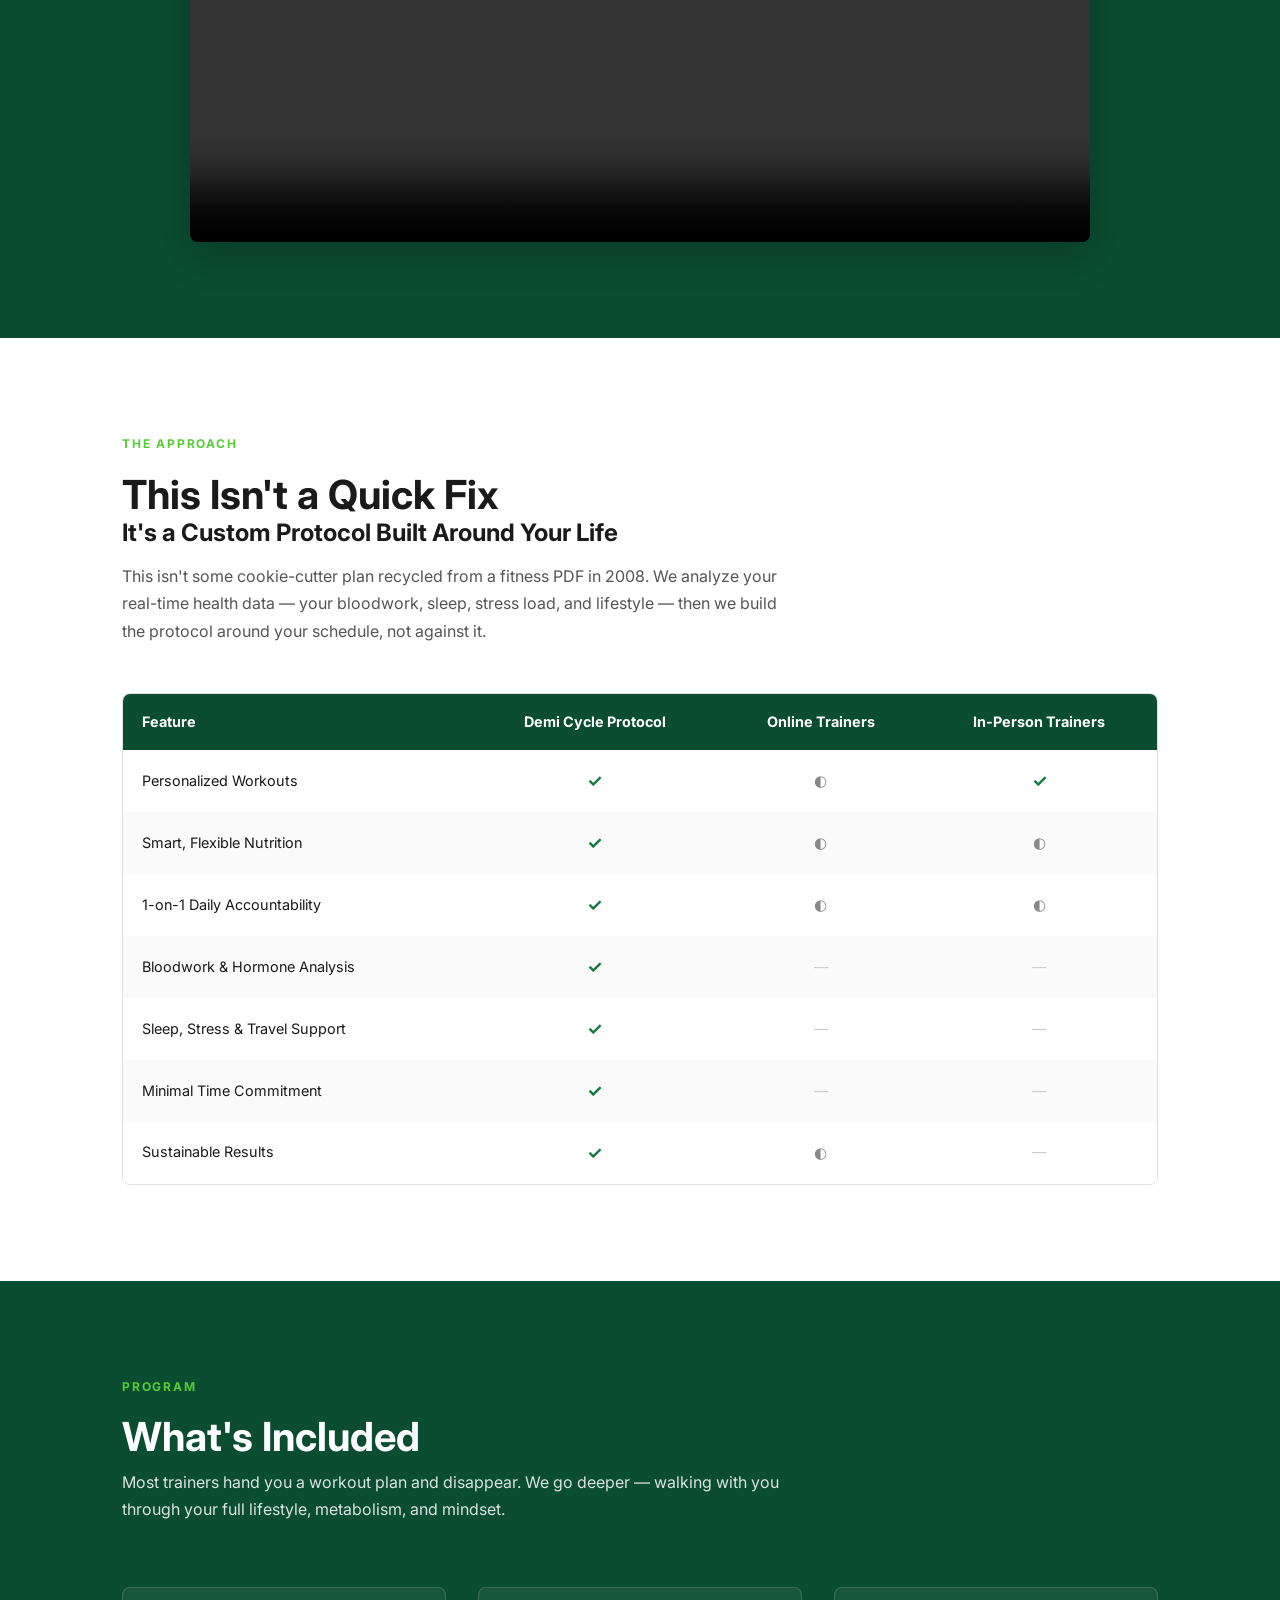
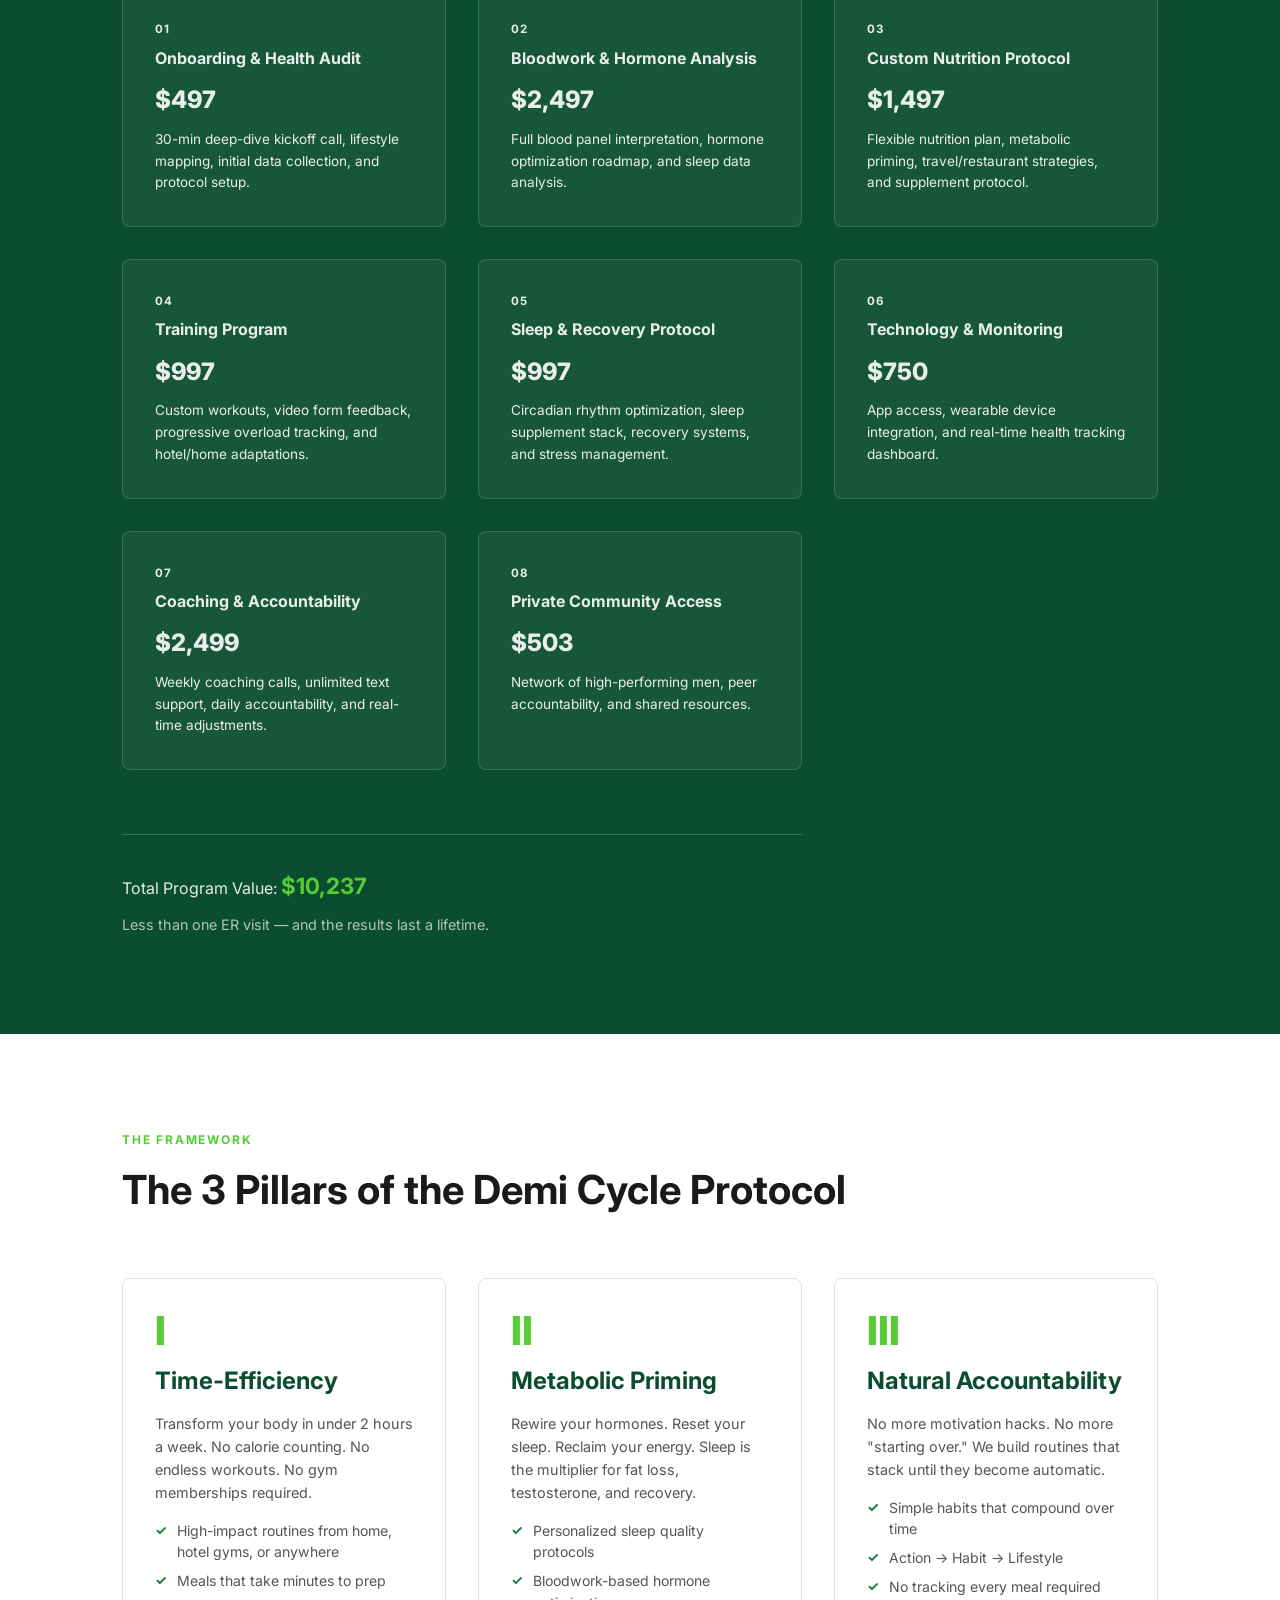
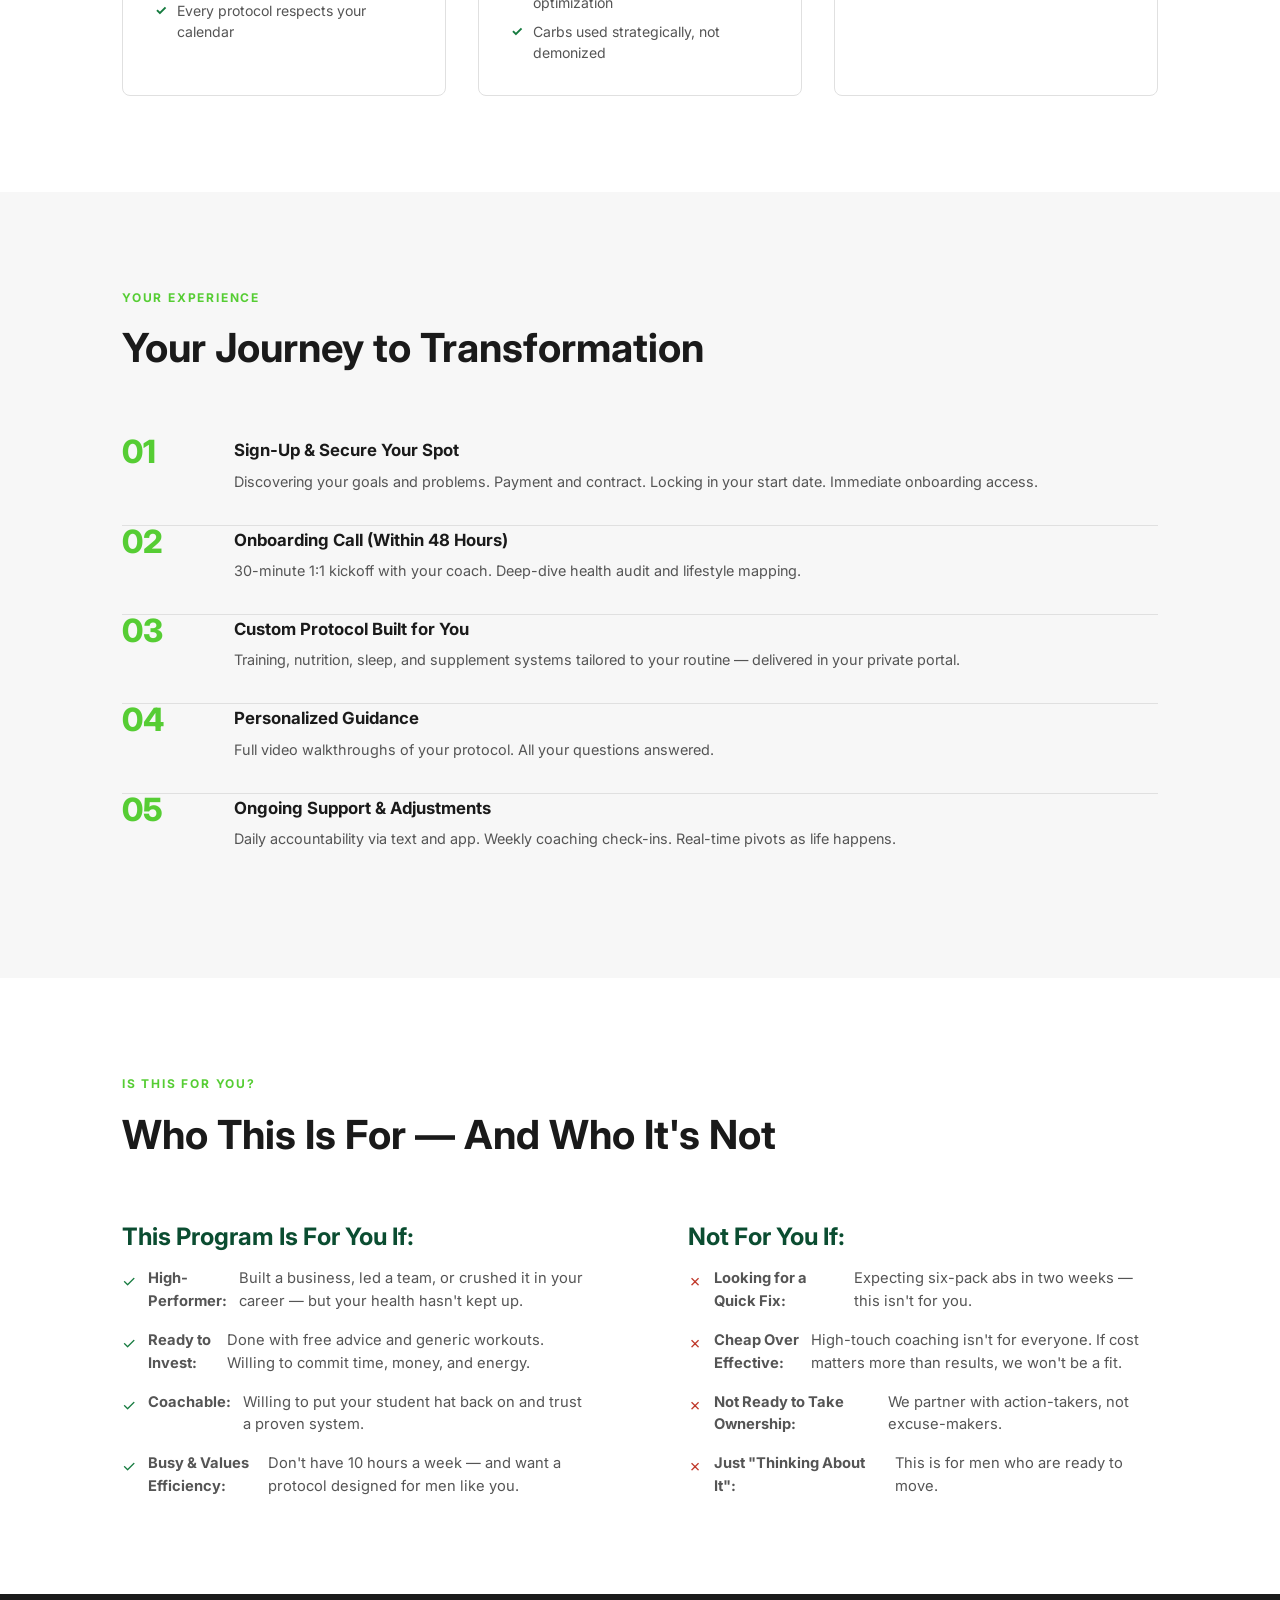
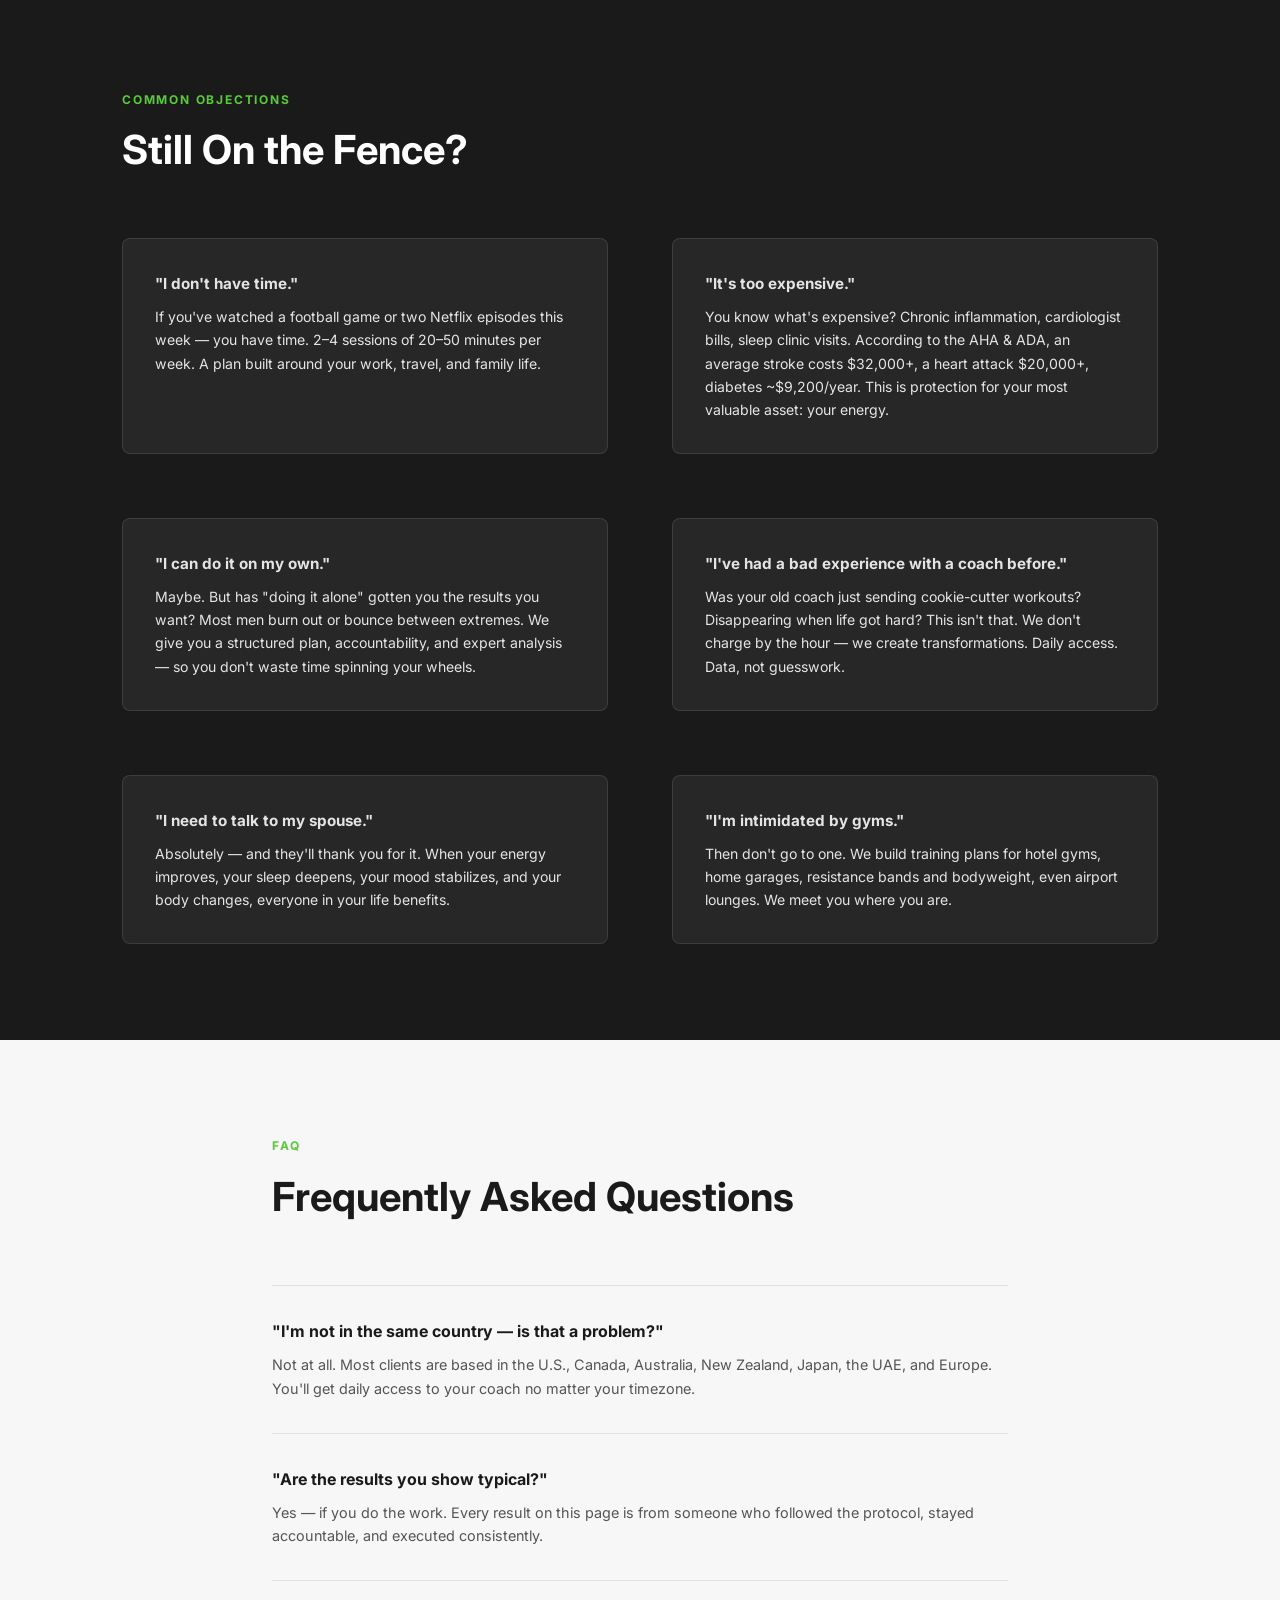
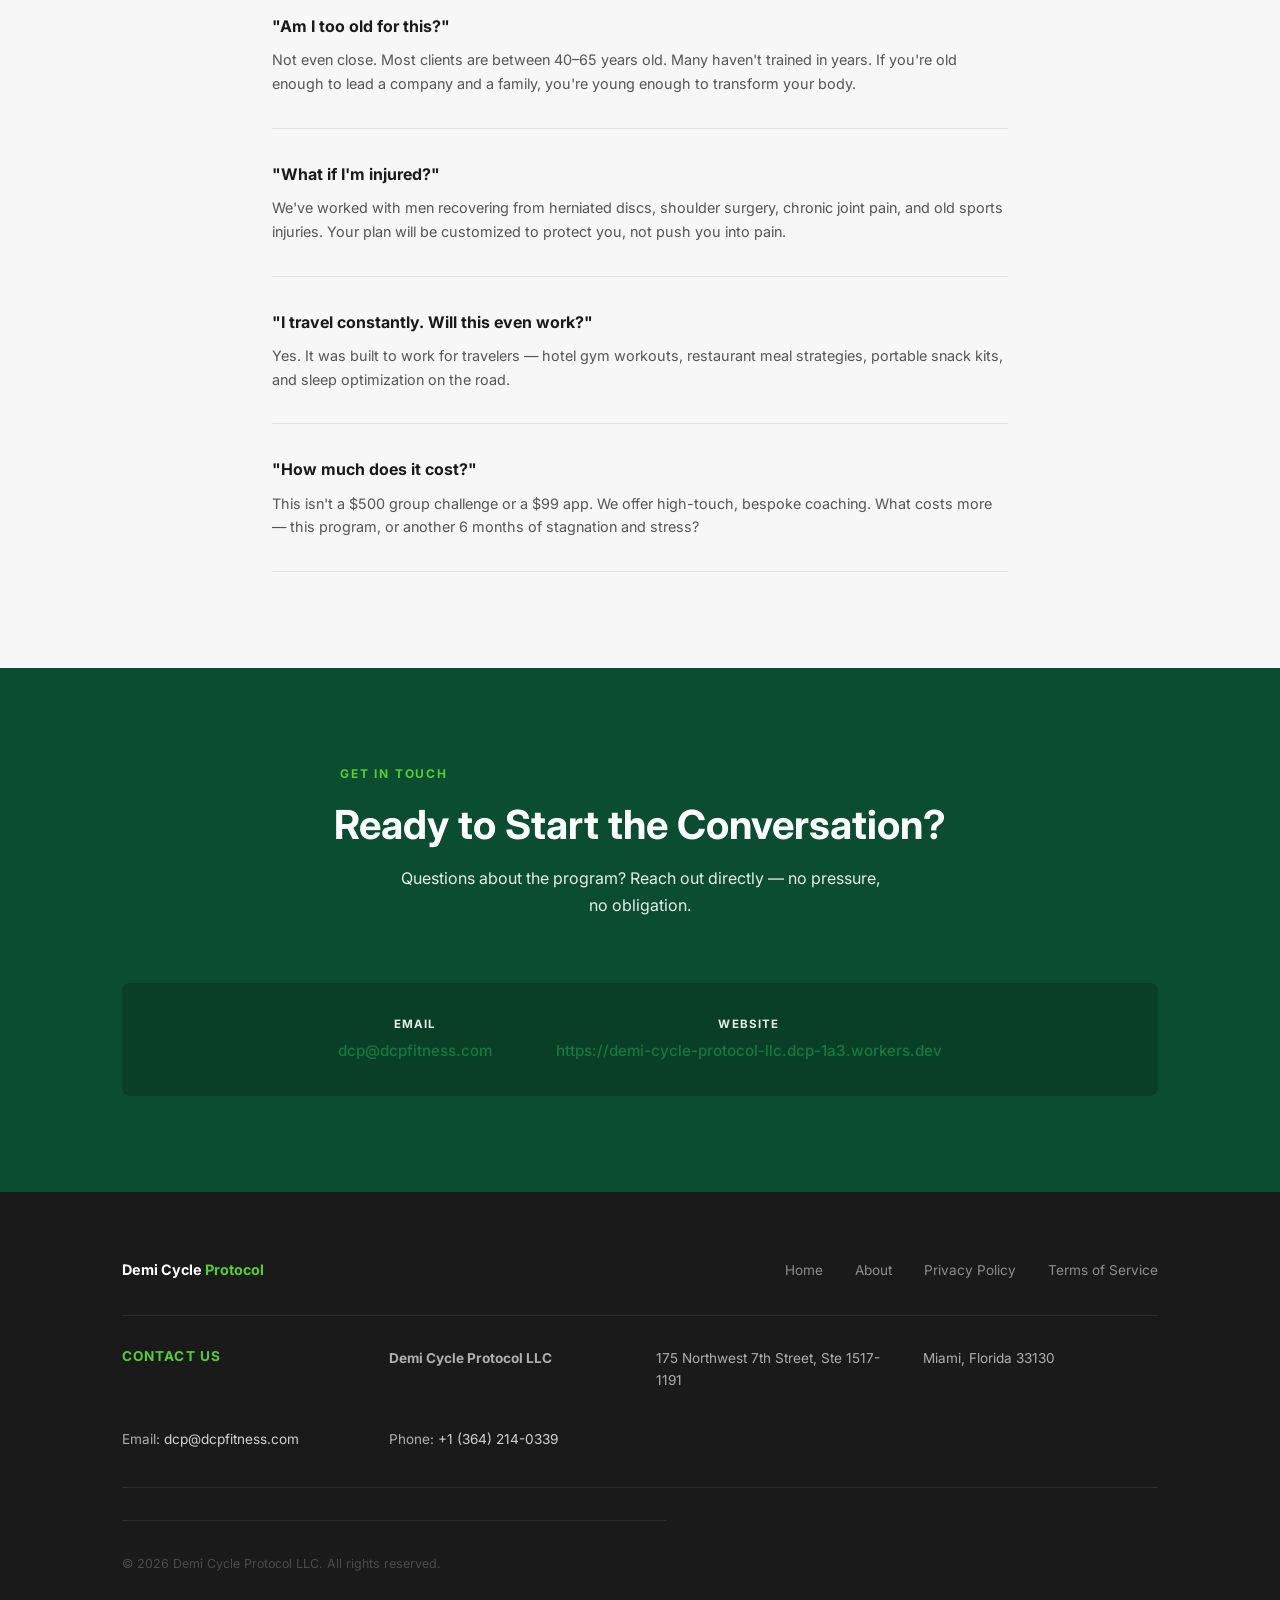
==== commit 99c034ed: "Update all website links to Cloudflare Workers URL" ====
--- a/docs/index.html
+++ b/docs/index.html
@@ -623,7 +623,7 @@
         <p style="margin-top: 1rem; margin-bottom: 2rem; max-width: 50ch; margin-left: auto; margin-right: auto;">Questions about the program? Reach out directly — no pressure, no obligation.</p>
         <div class="contact-strip" style="justify-content: center; background: rgba(0,0,0,0.2);">
           <div class="contact-strip__item"><p class="contact-strip__label">Email</p><p class="contact-strip__value"><a href="mailto:dcp@dcpfitness.com">dcp@dcpfitness.com</a></p></div>
-          <div class="contact-strip__item"><p class="contact-strip__label">Website</p><p class="contact-strip__value"><a href="https://agostonbabicz.github.io/dcp-website">https://agostonbabicz.github.io/dcp-website</a></p></div>
+          <div class="contact-strip__item"><p class="contact-strip__label">Website</p><p class="contact-strip__value"><a href="https://demi-cycle-protocol-llc.dcp-1a3.workers.dev">https://demi-cycle-protocol-llc.dcp-1a3.workers.dev</a></p></div>
         </div>
       </div>
     </div>
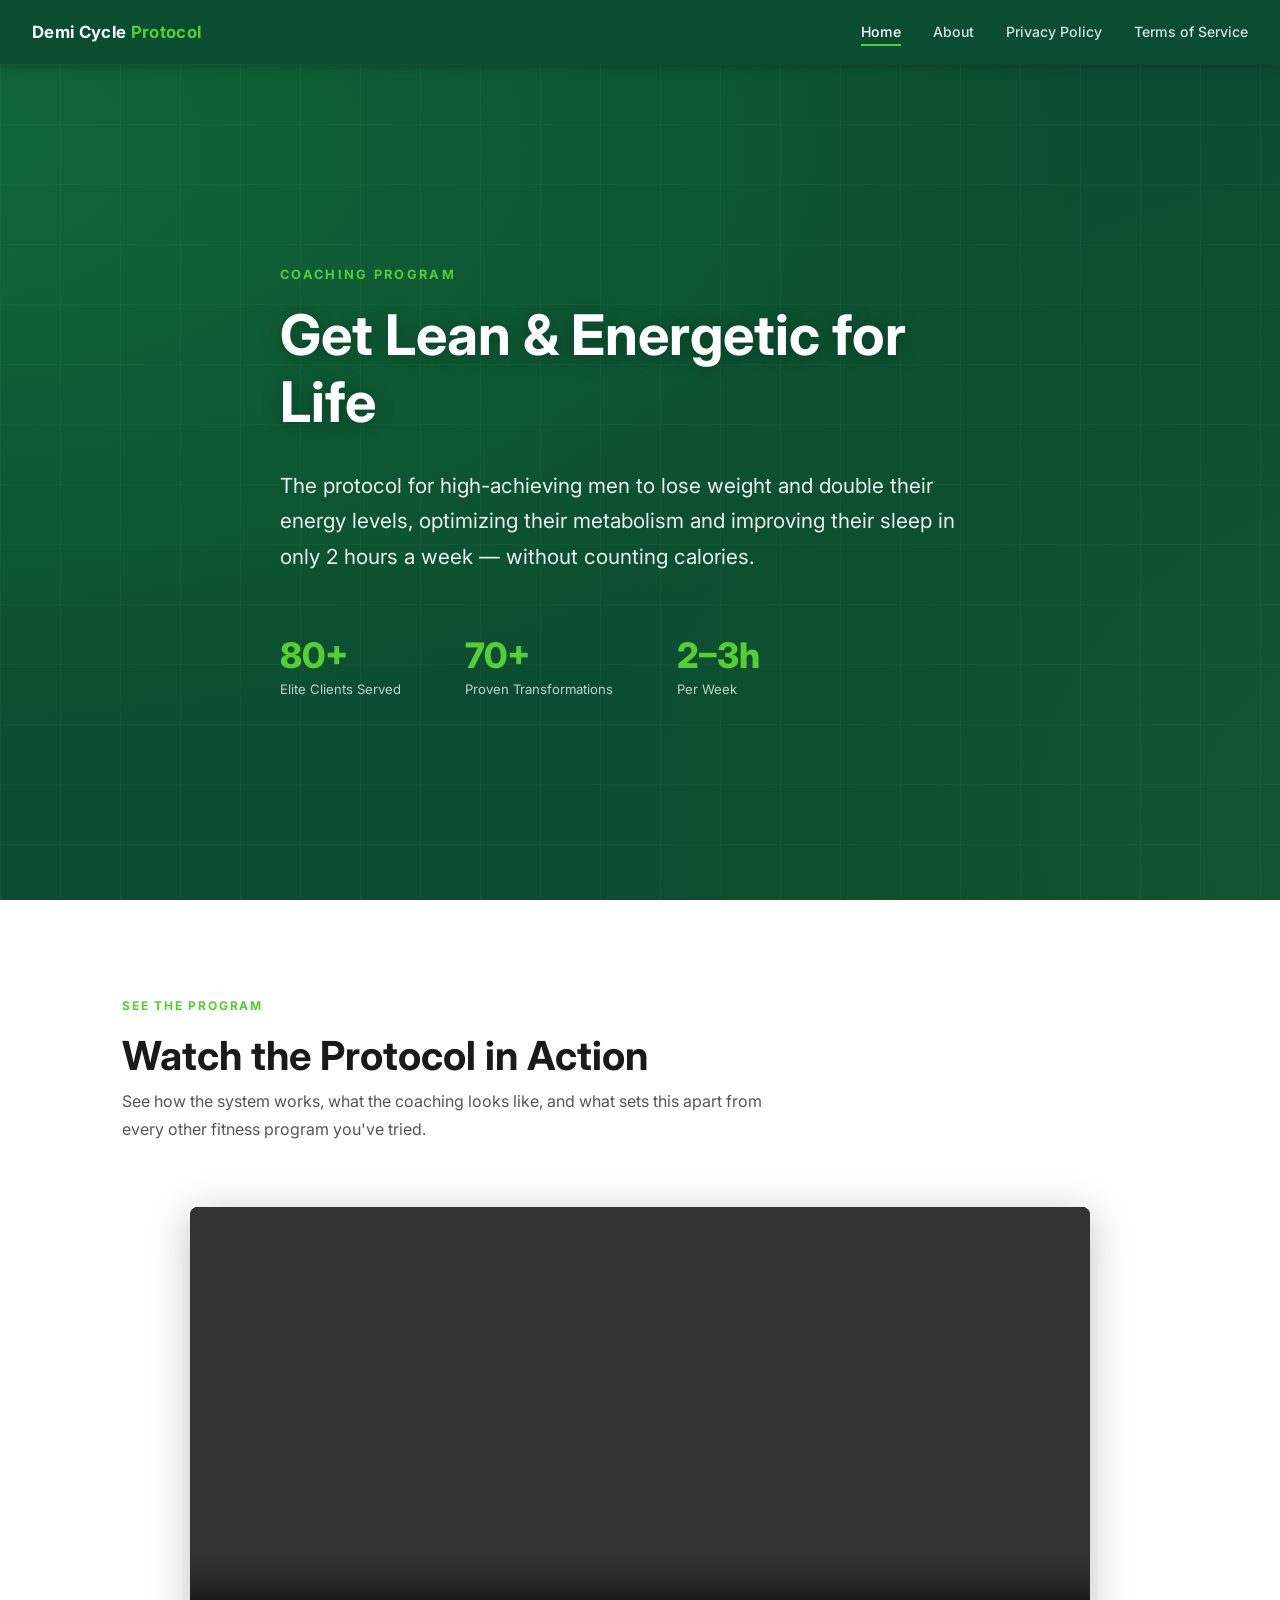
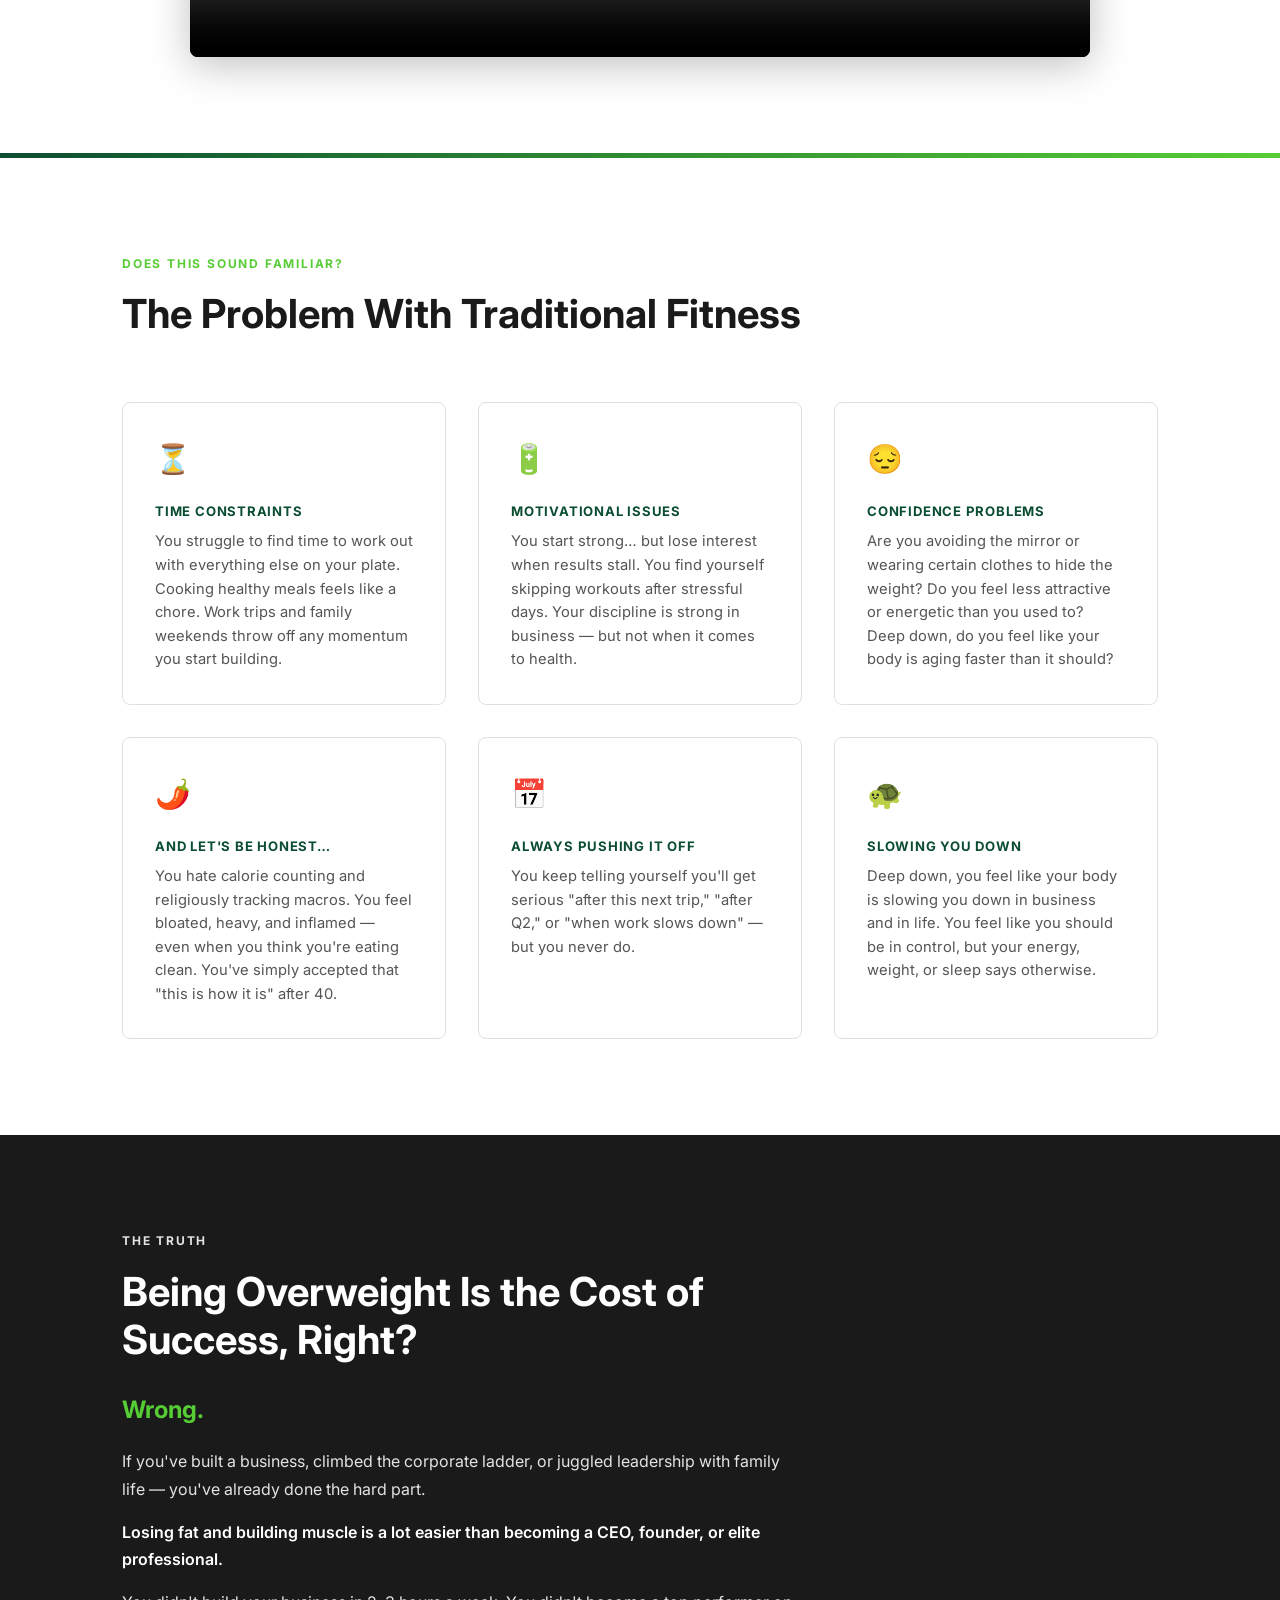
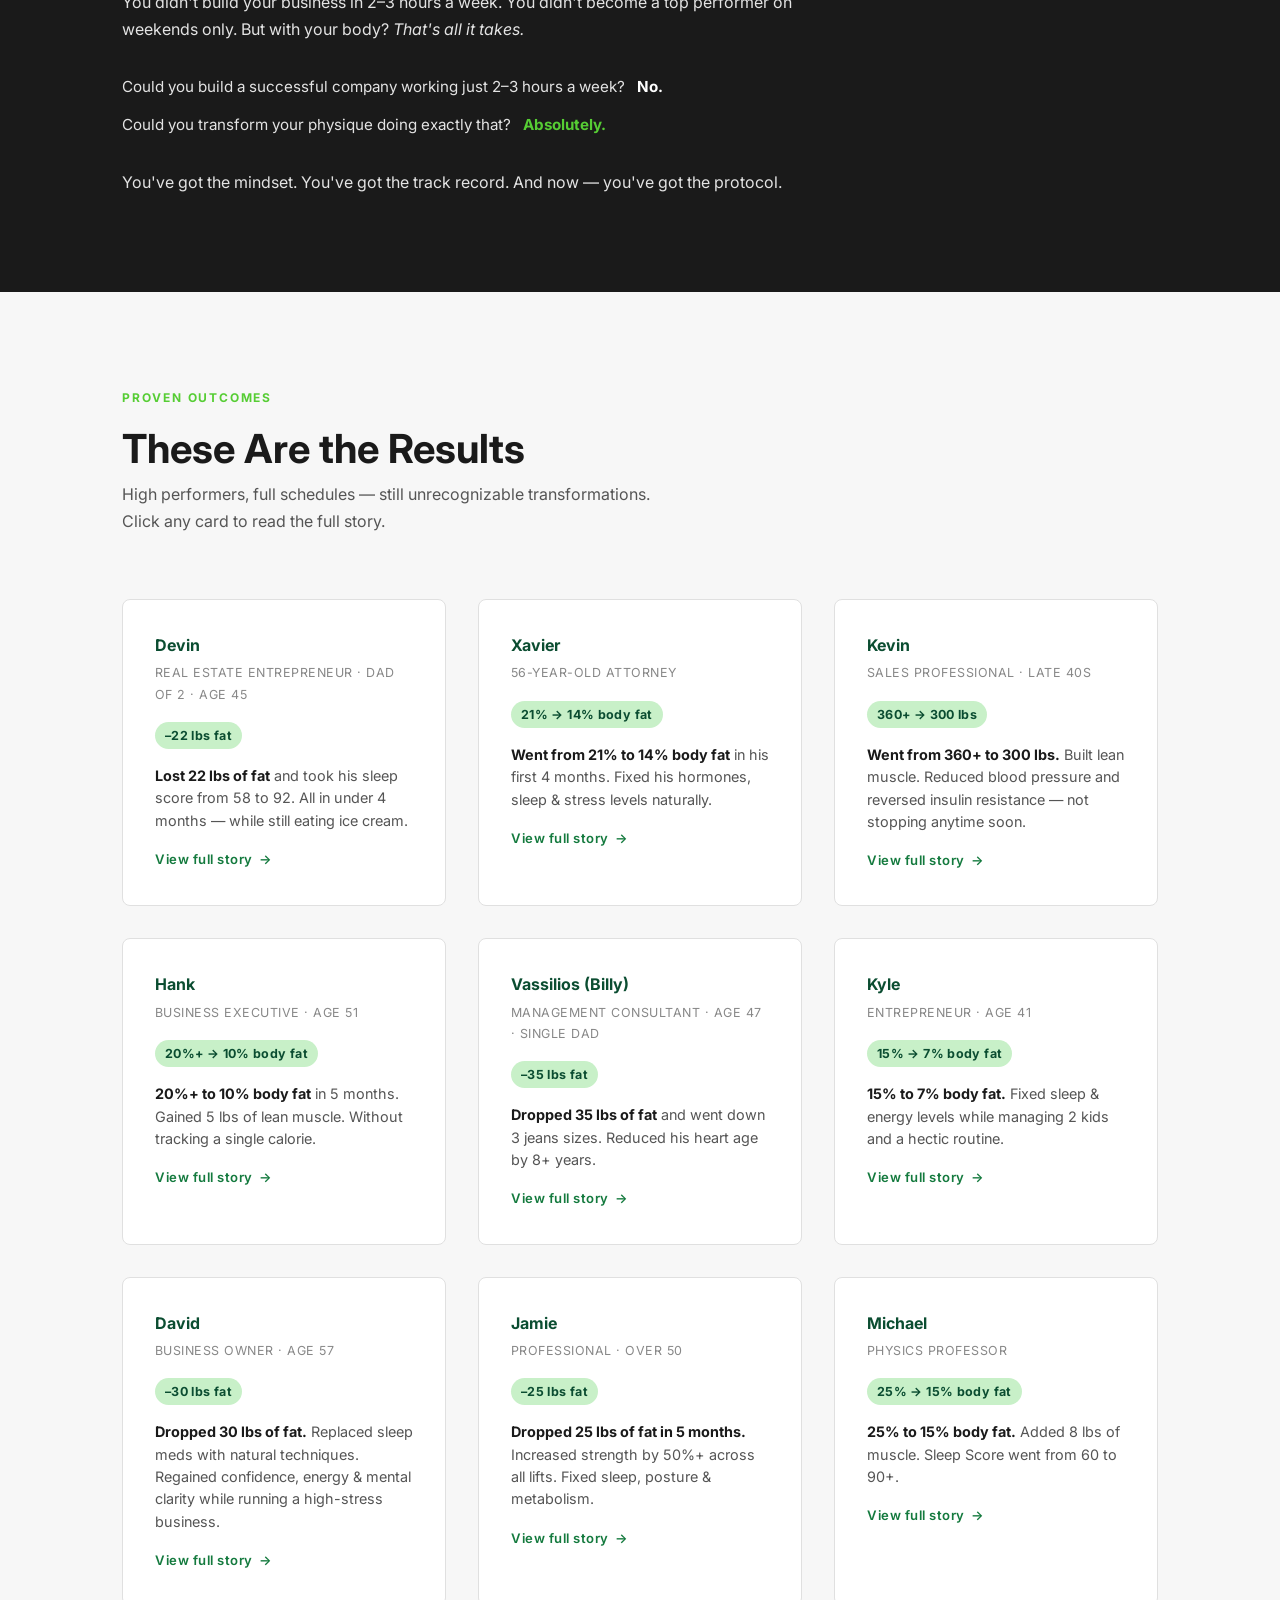
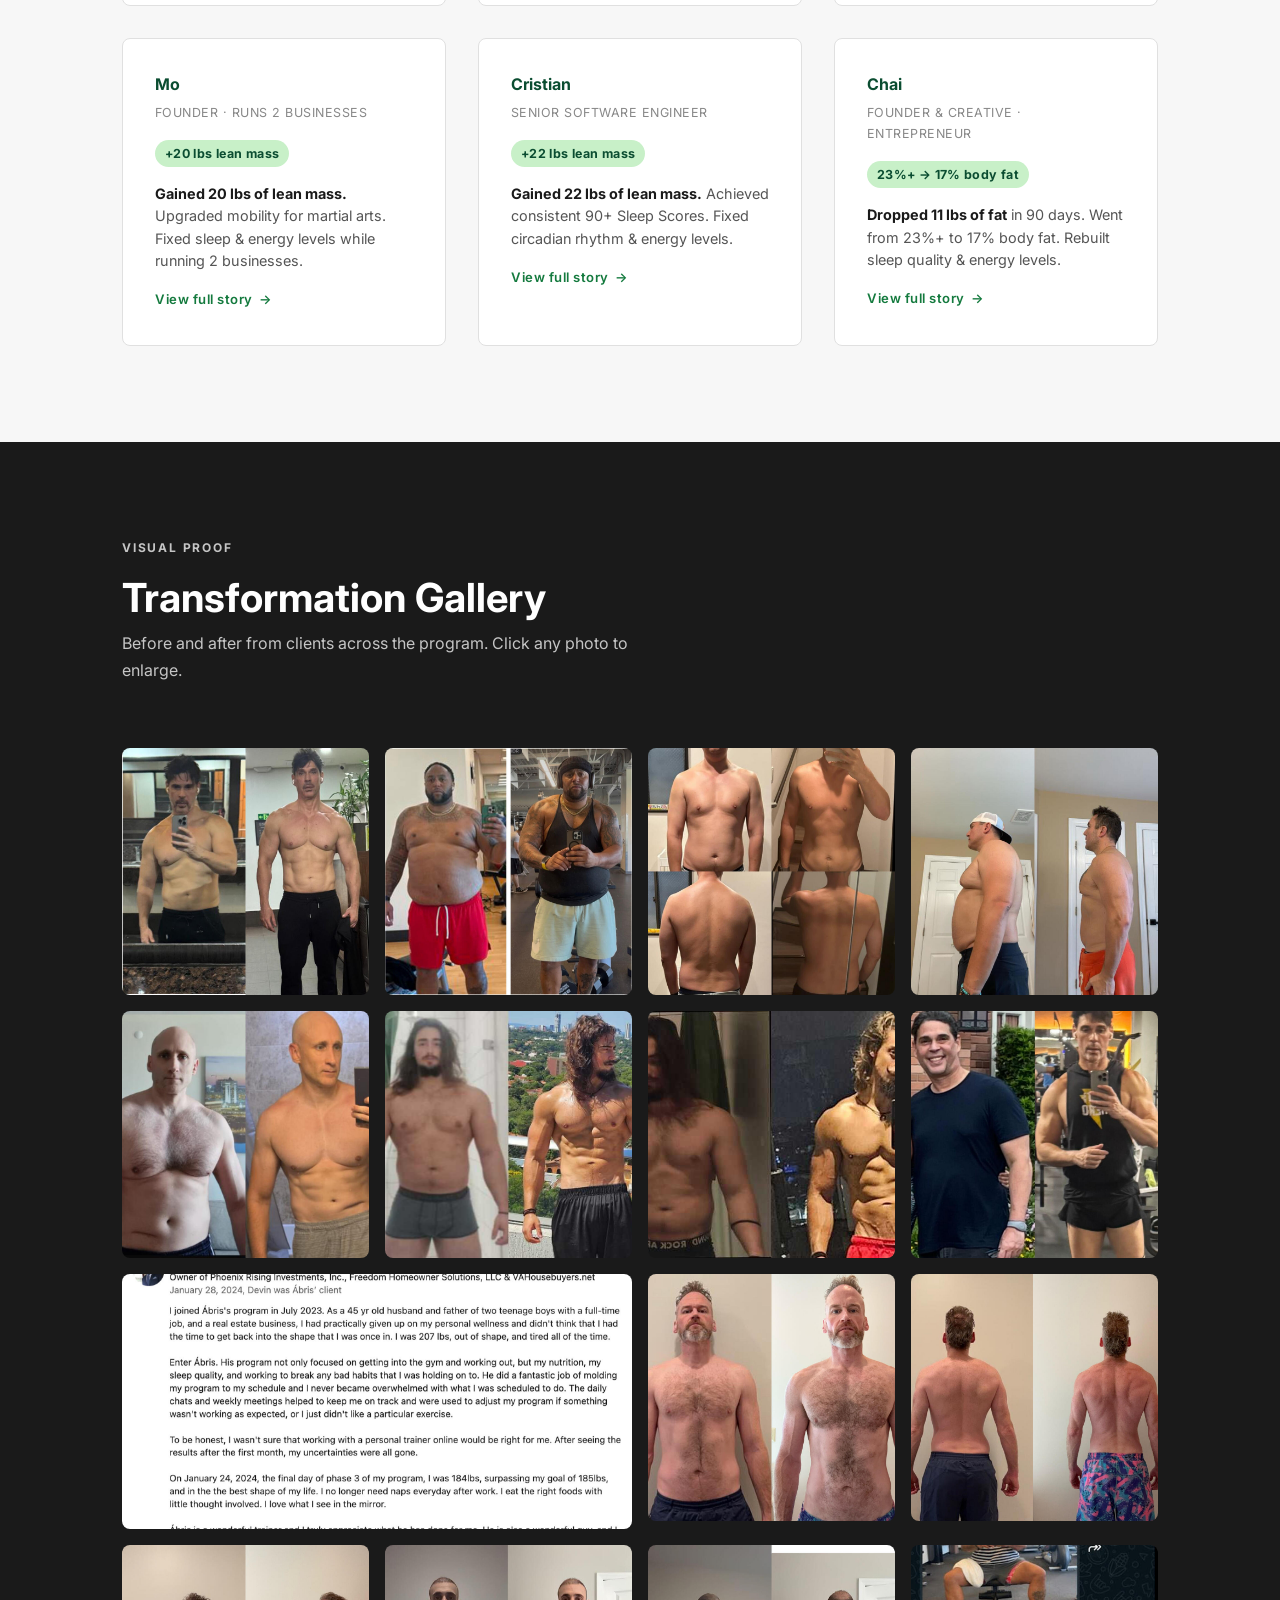
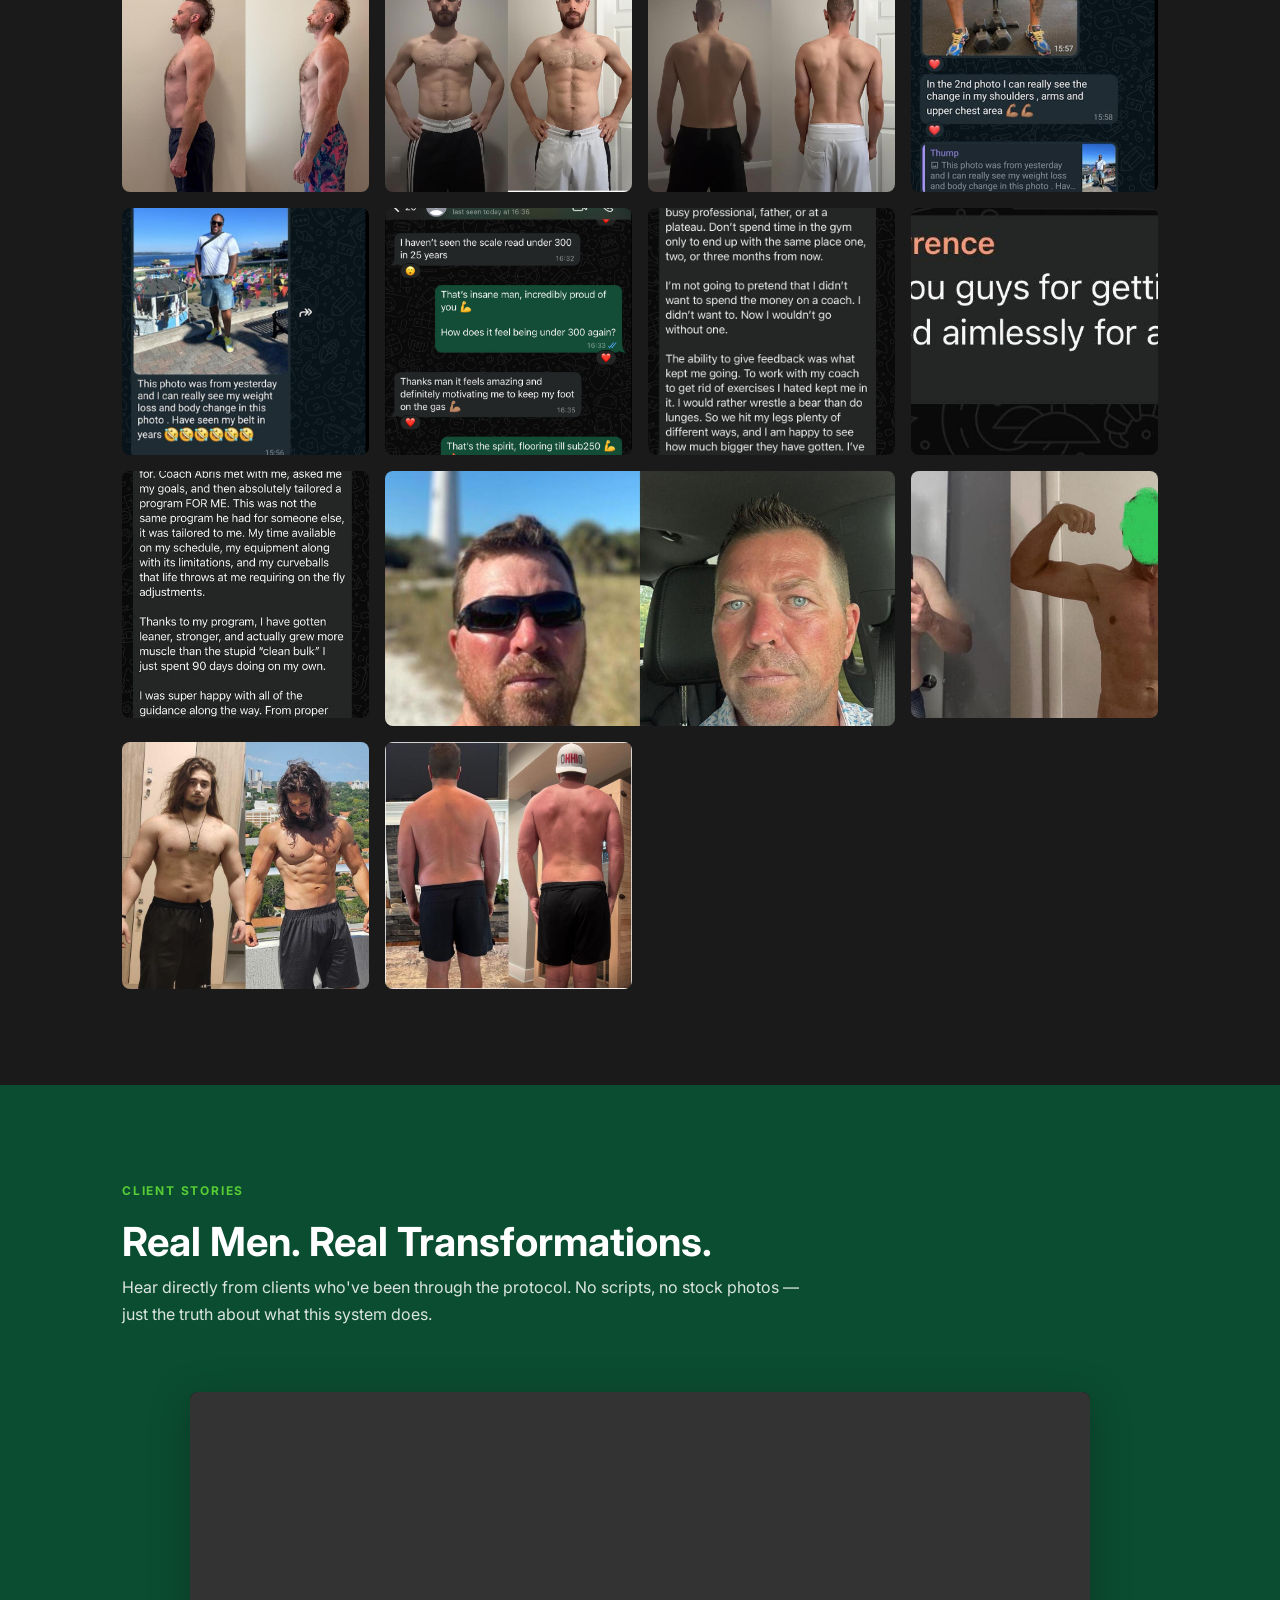
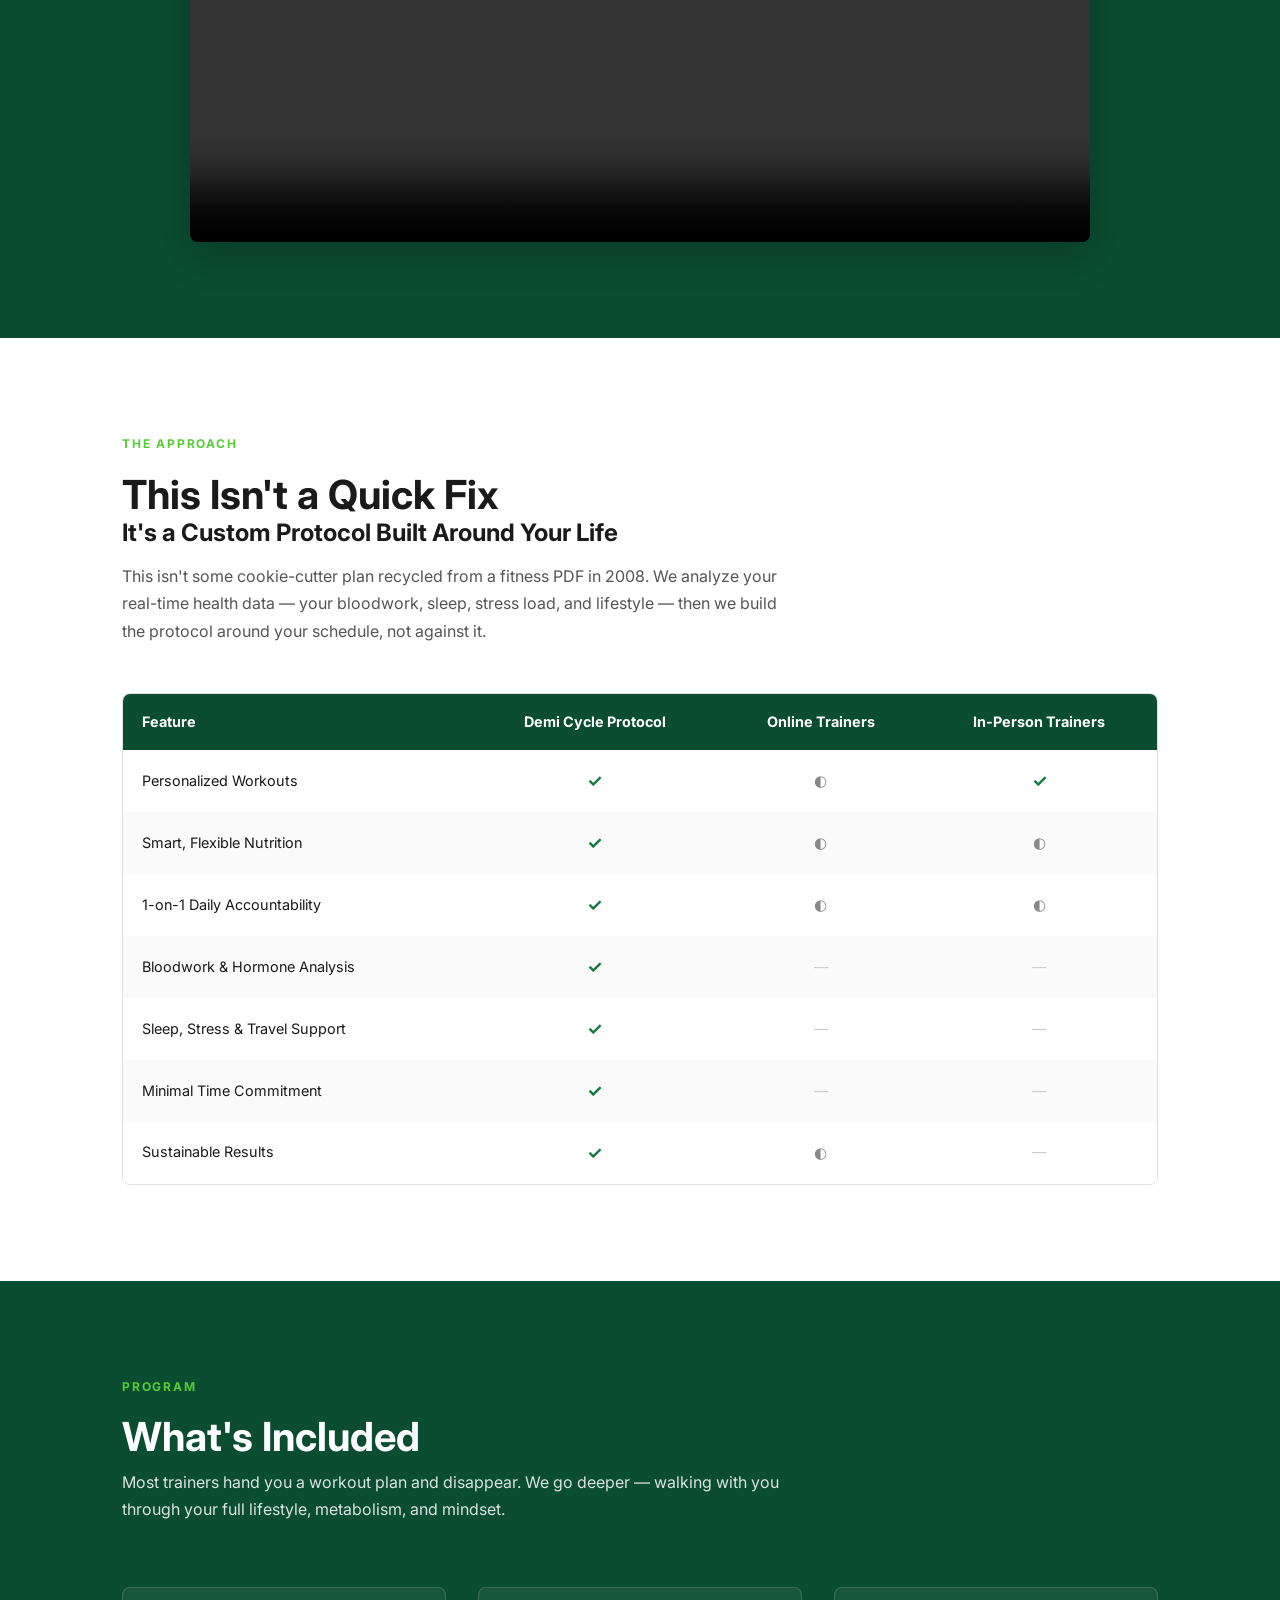
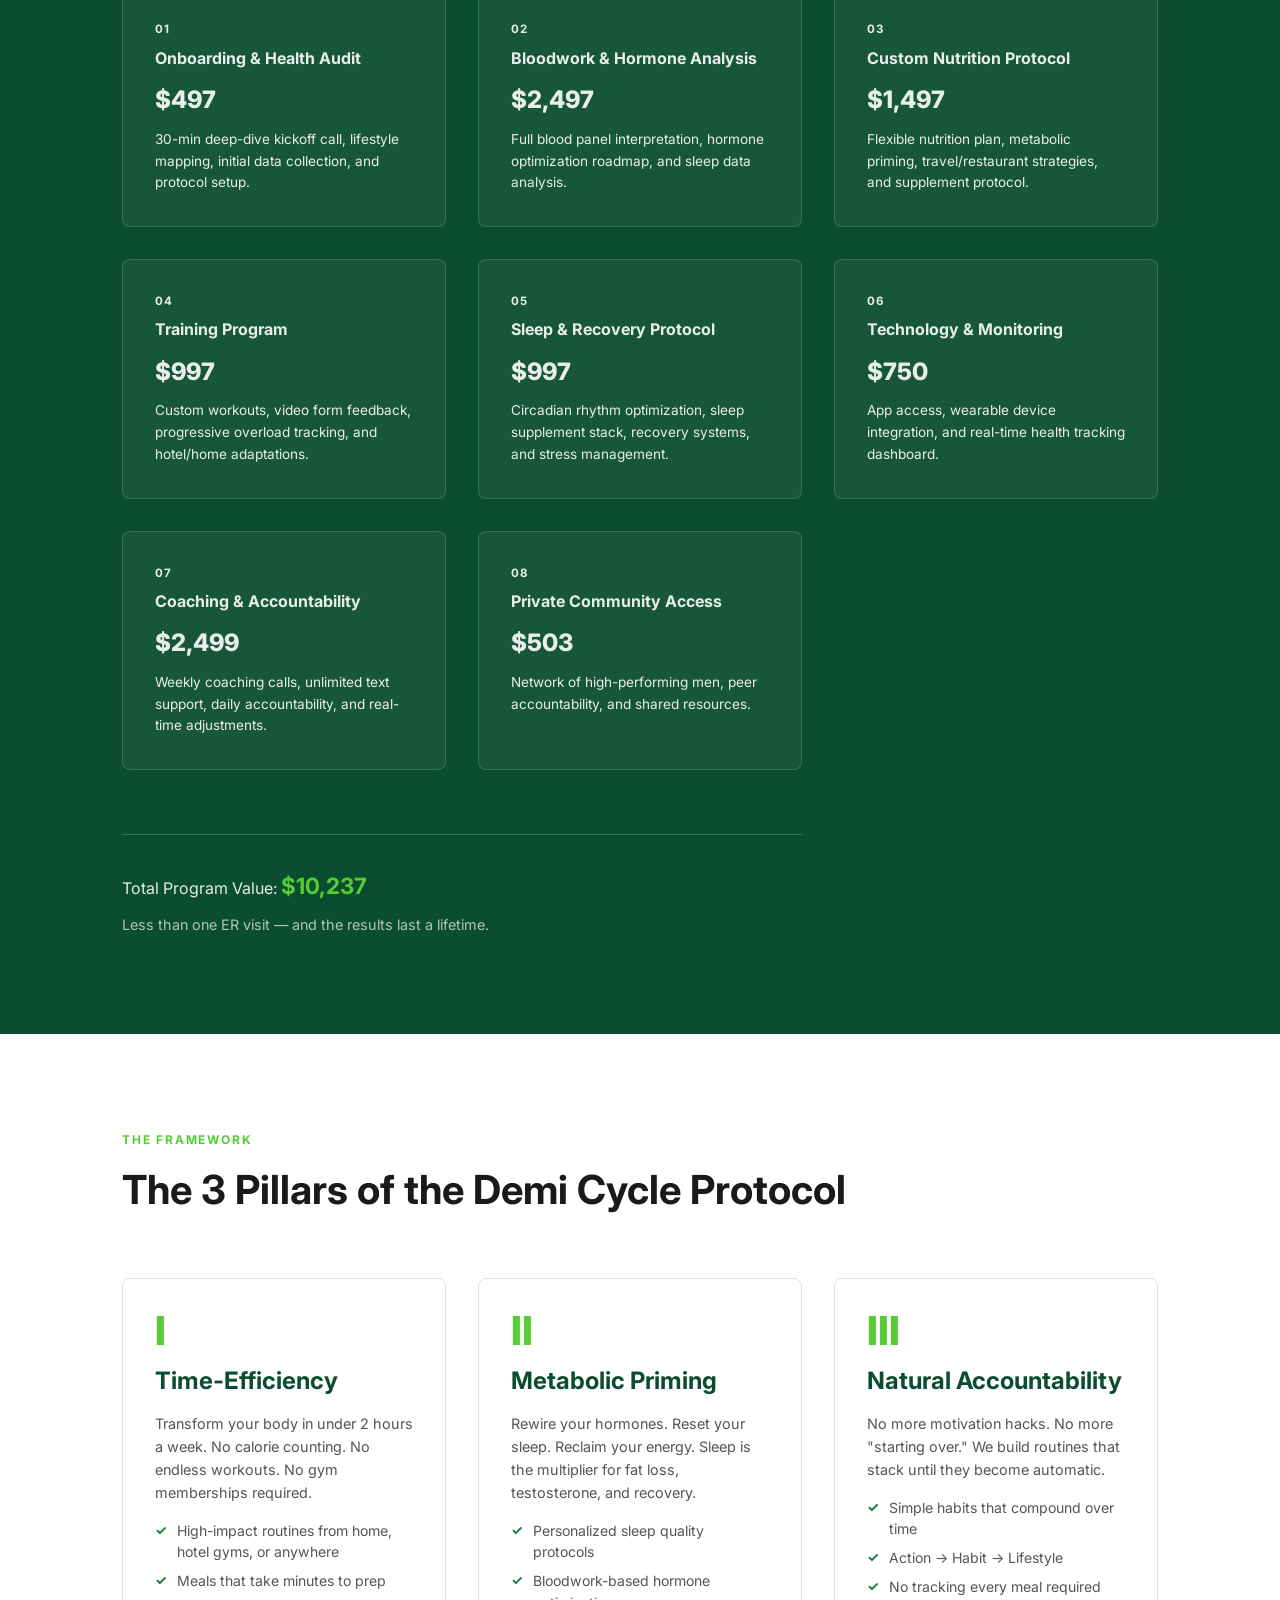
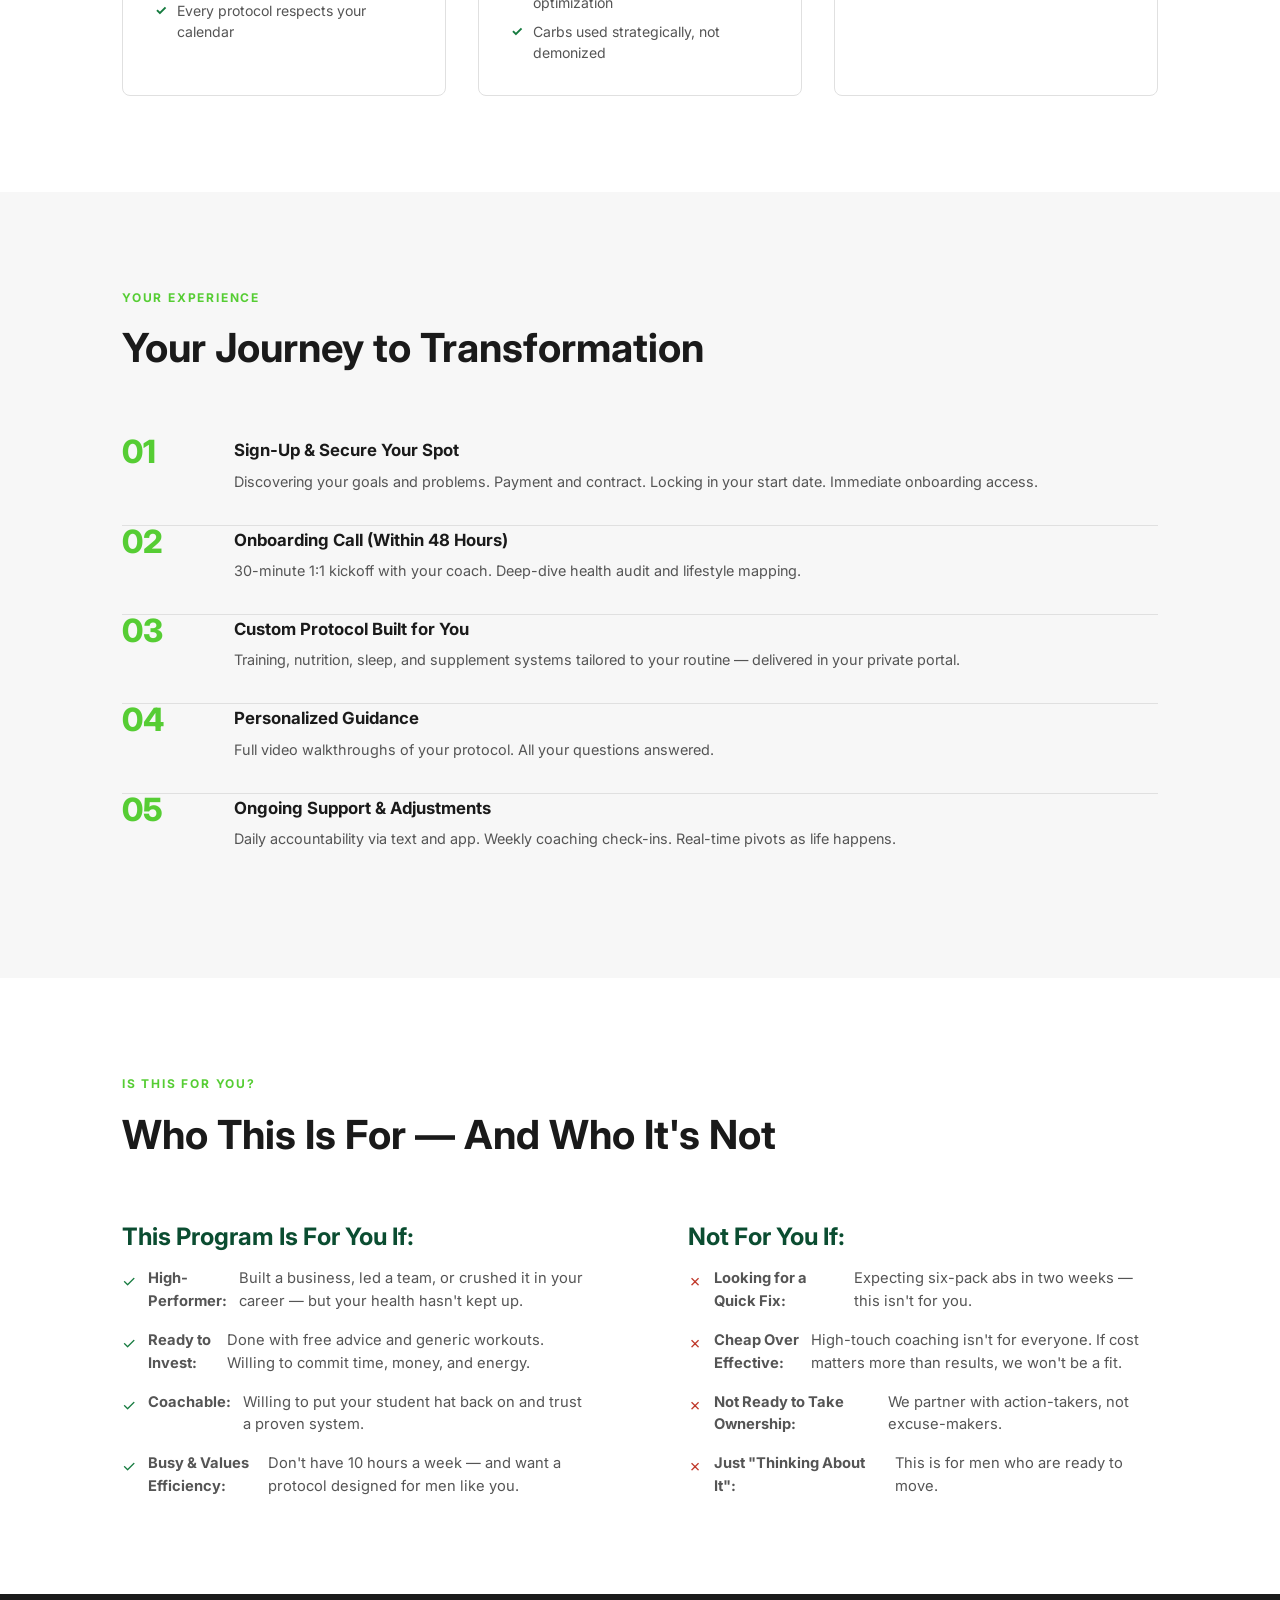
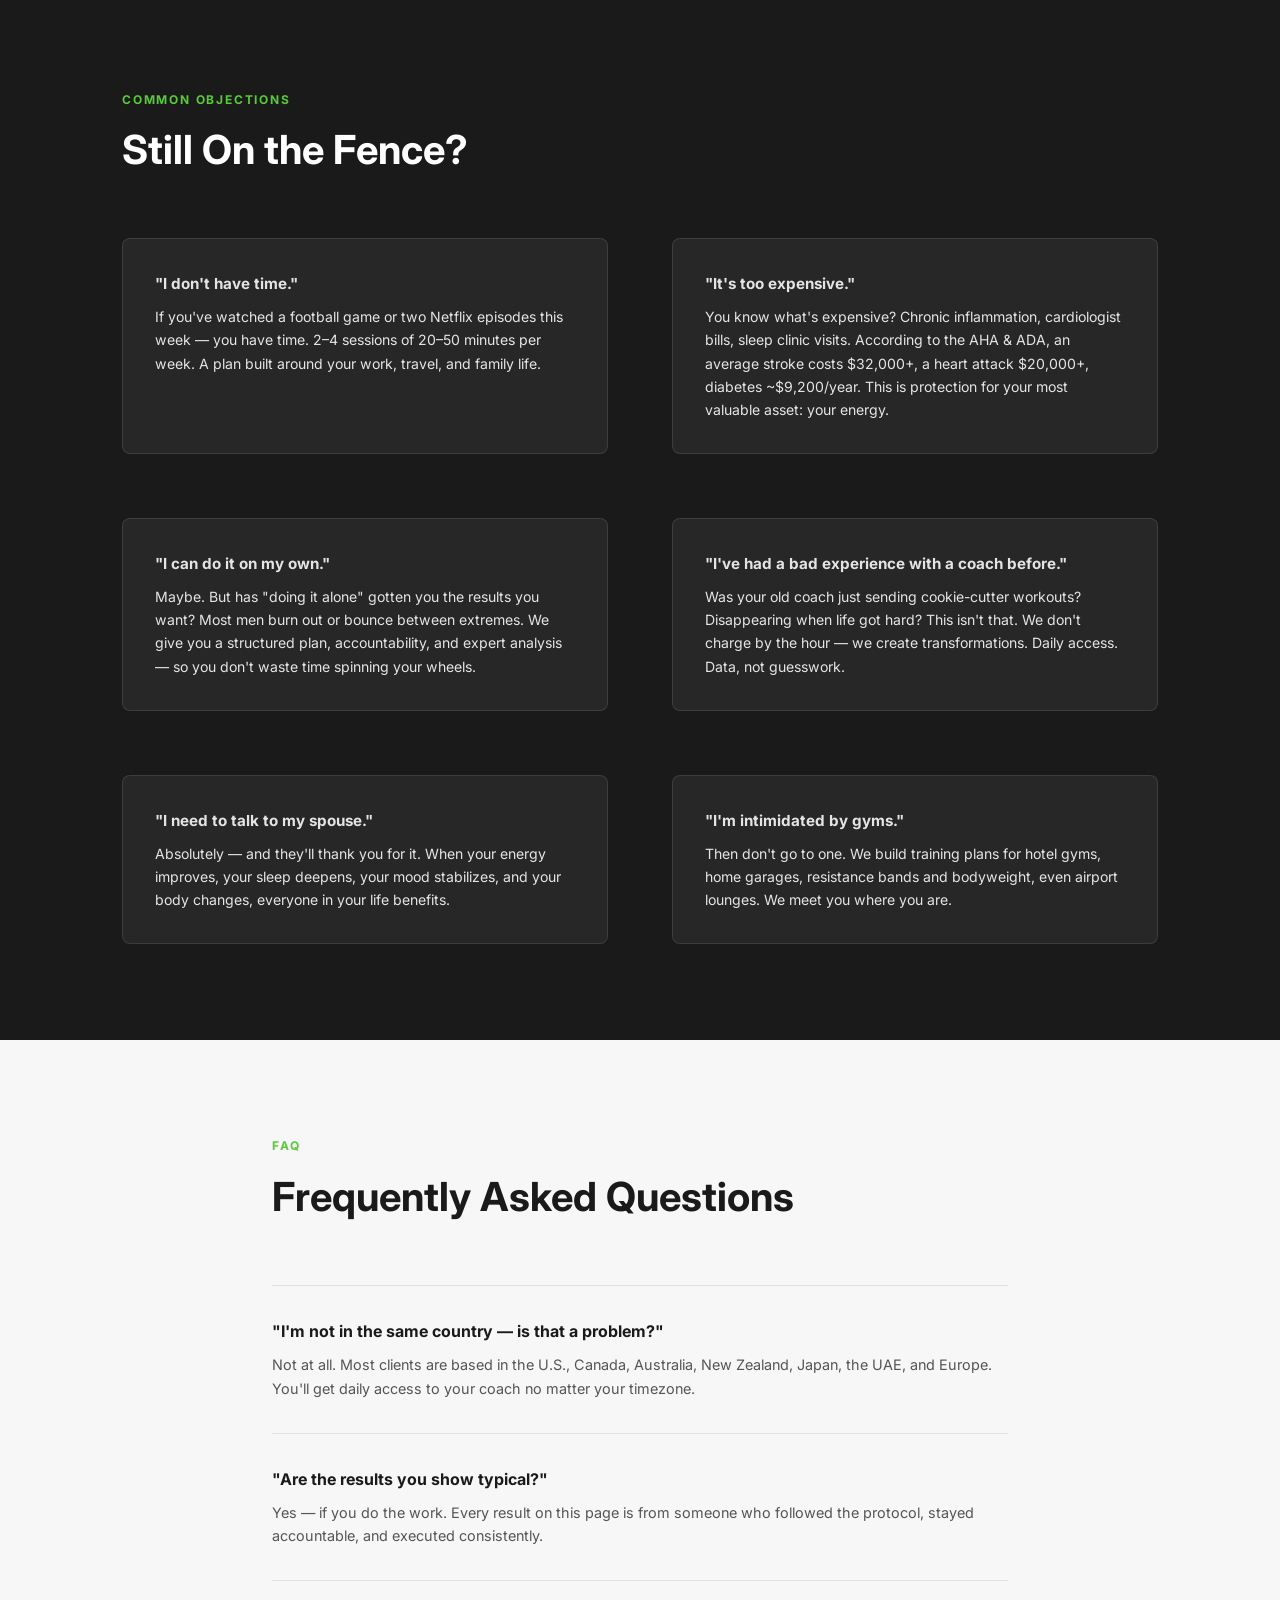
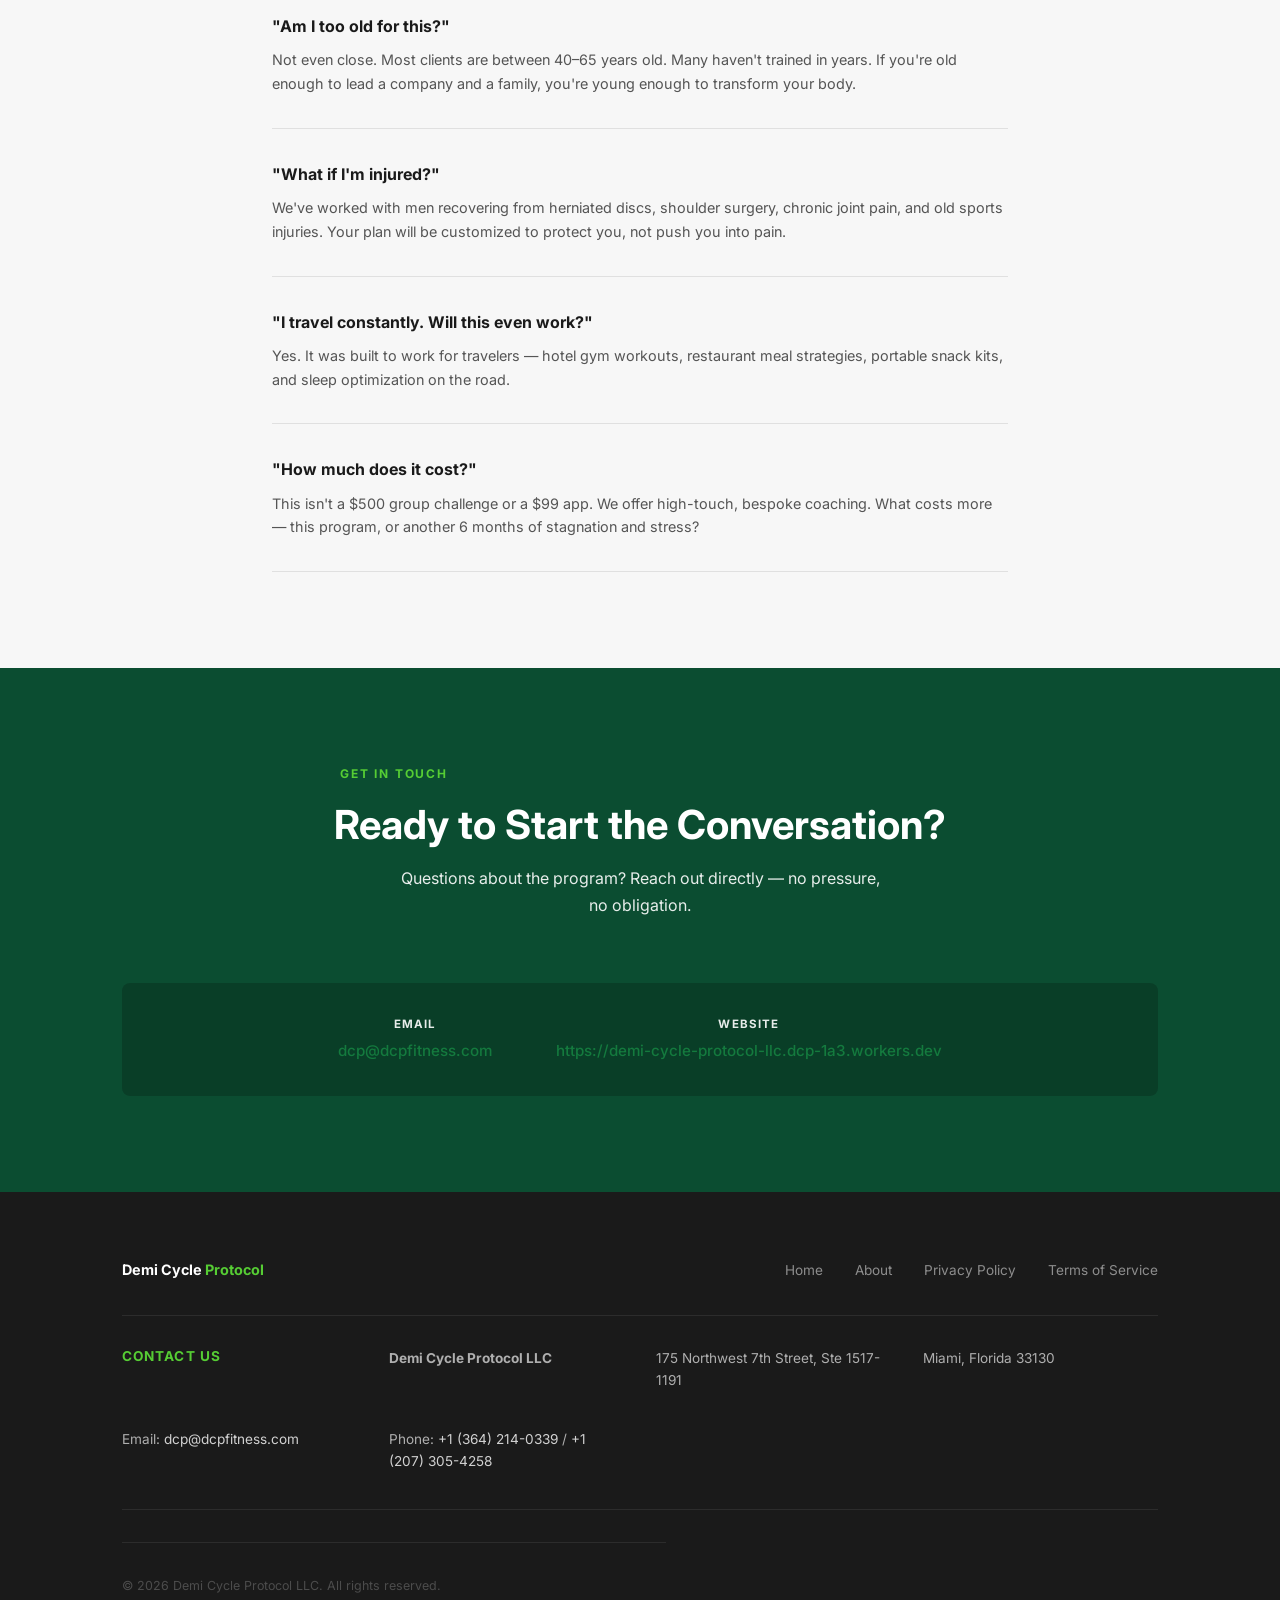
==== commit 68747ded: "Add second phone number to footer contact section" ====
--- a/docs/index.html
+++ b/docs/index.html
@@ -647,7 +647,7 @@
         <p>175 Northwest 7th Street, Ste 1517-1191</p>
         <p>Miami, Florida 33130</p>
         <p>Email: <a href="mailto:dcp@dcpfitness.com">dcp@dcpfitness.com</a></p>
-        <p>Phone: <a href="tel:+13642140339">+1 (364) 214-0339</a></p>
+        <p>Phone: <a href="tel:+13642140339">+1 (364) 214-0339</a> / <a href="tel:+12073054258">+1 (207) 305-4258</a></p>
       </div>
       <p class="footer__copy">&copy; 2026 Demi Cycle Protocol LLC. All rights reserved.</p>
     </div>
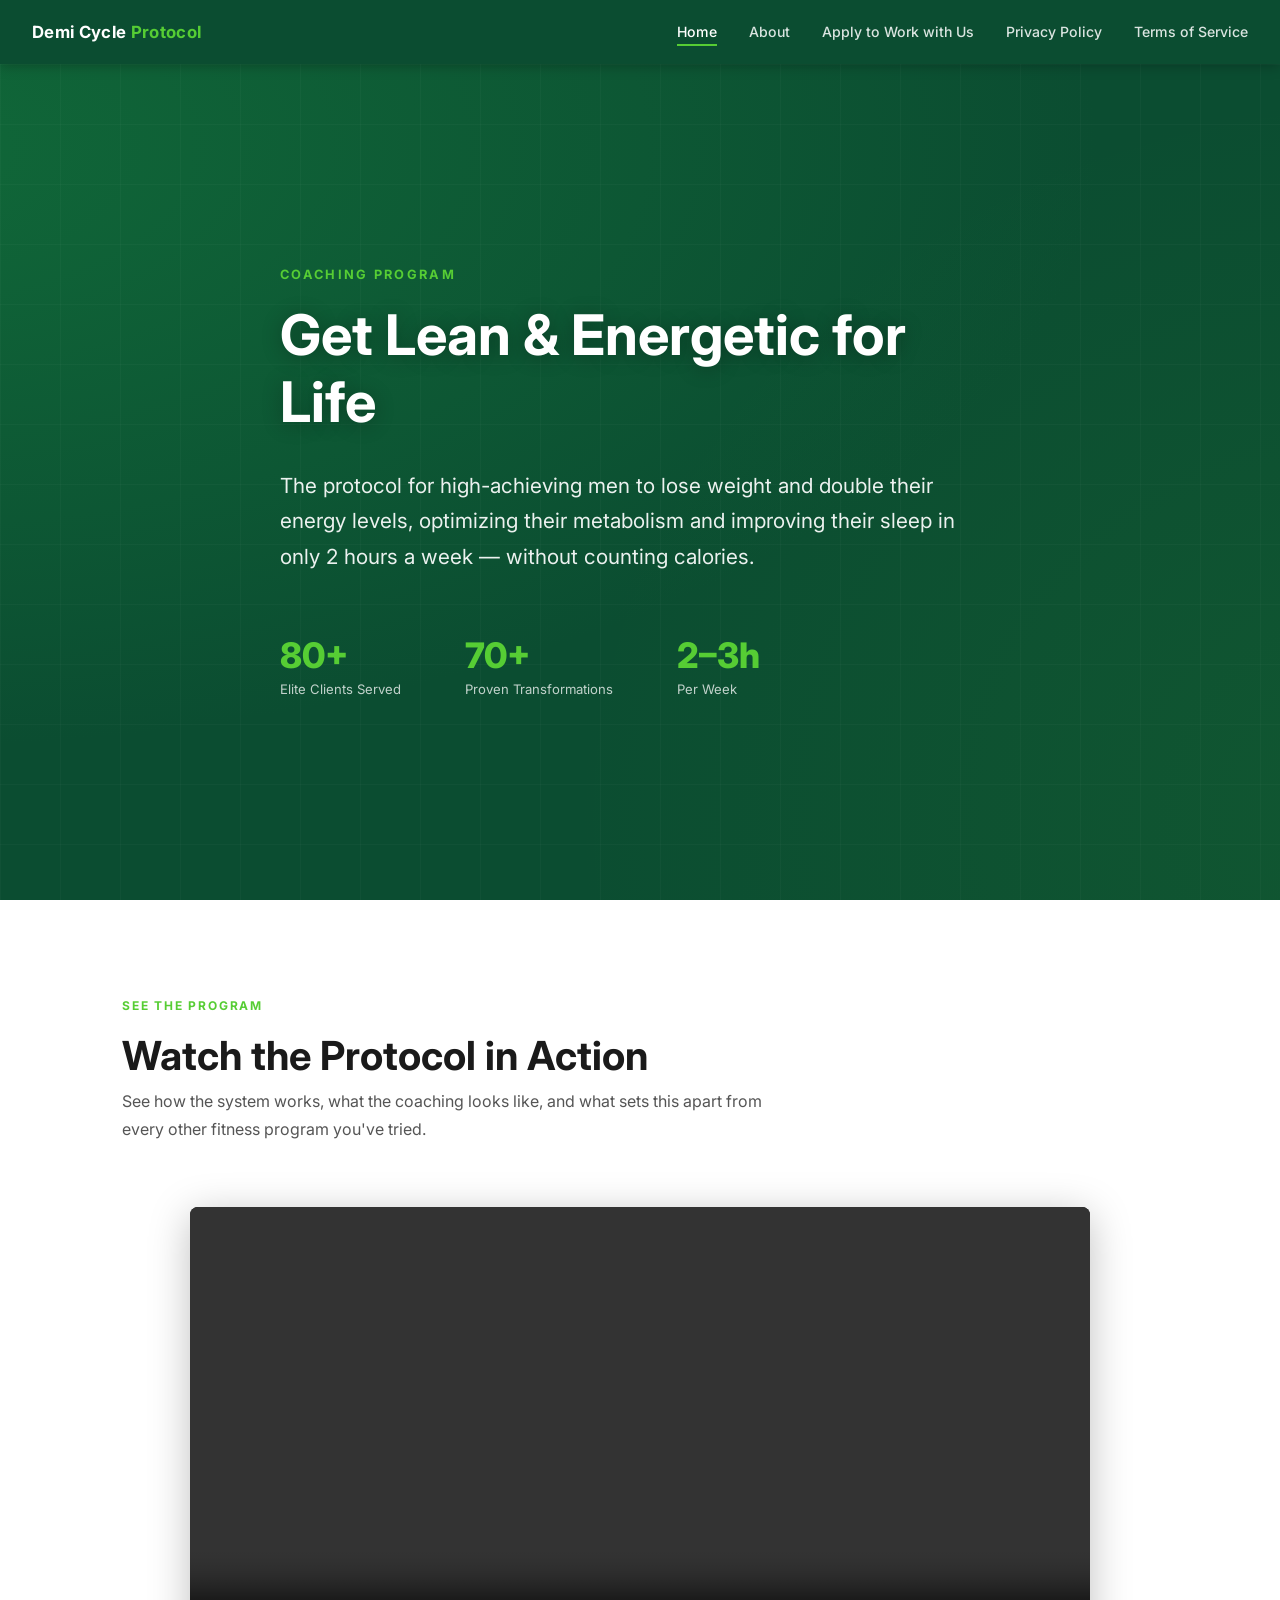
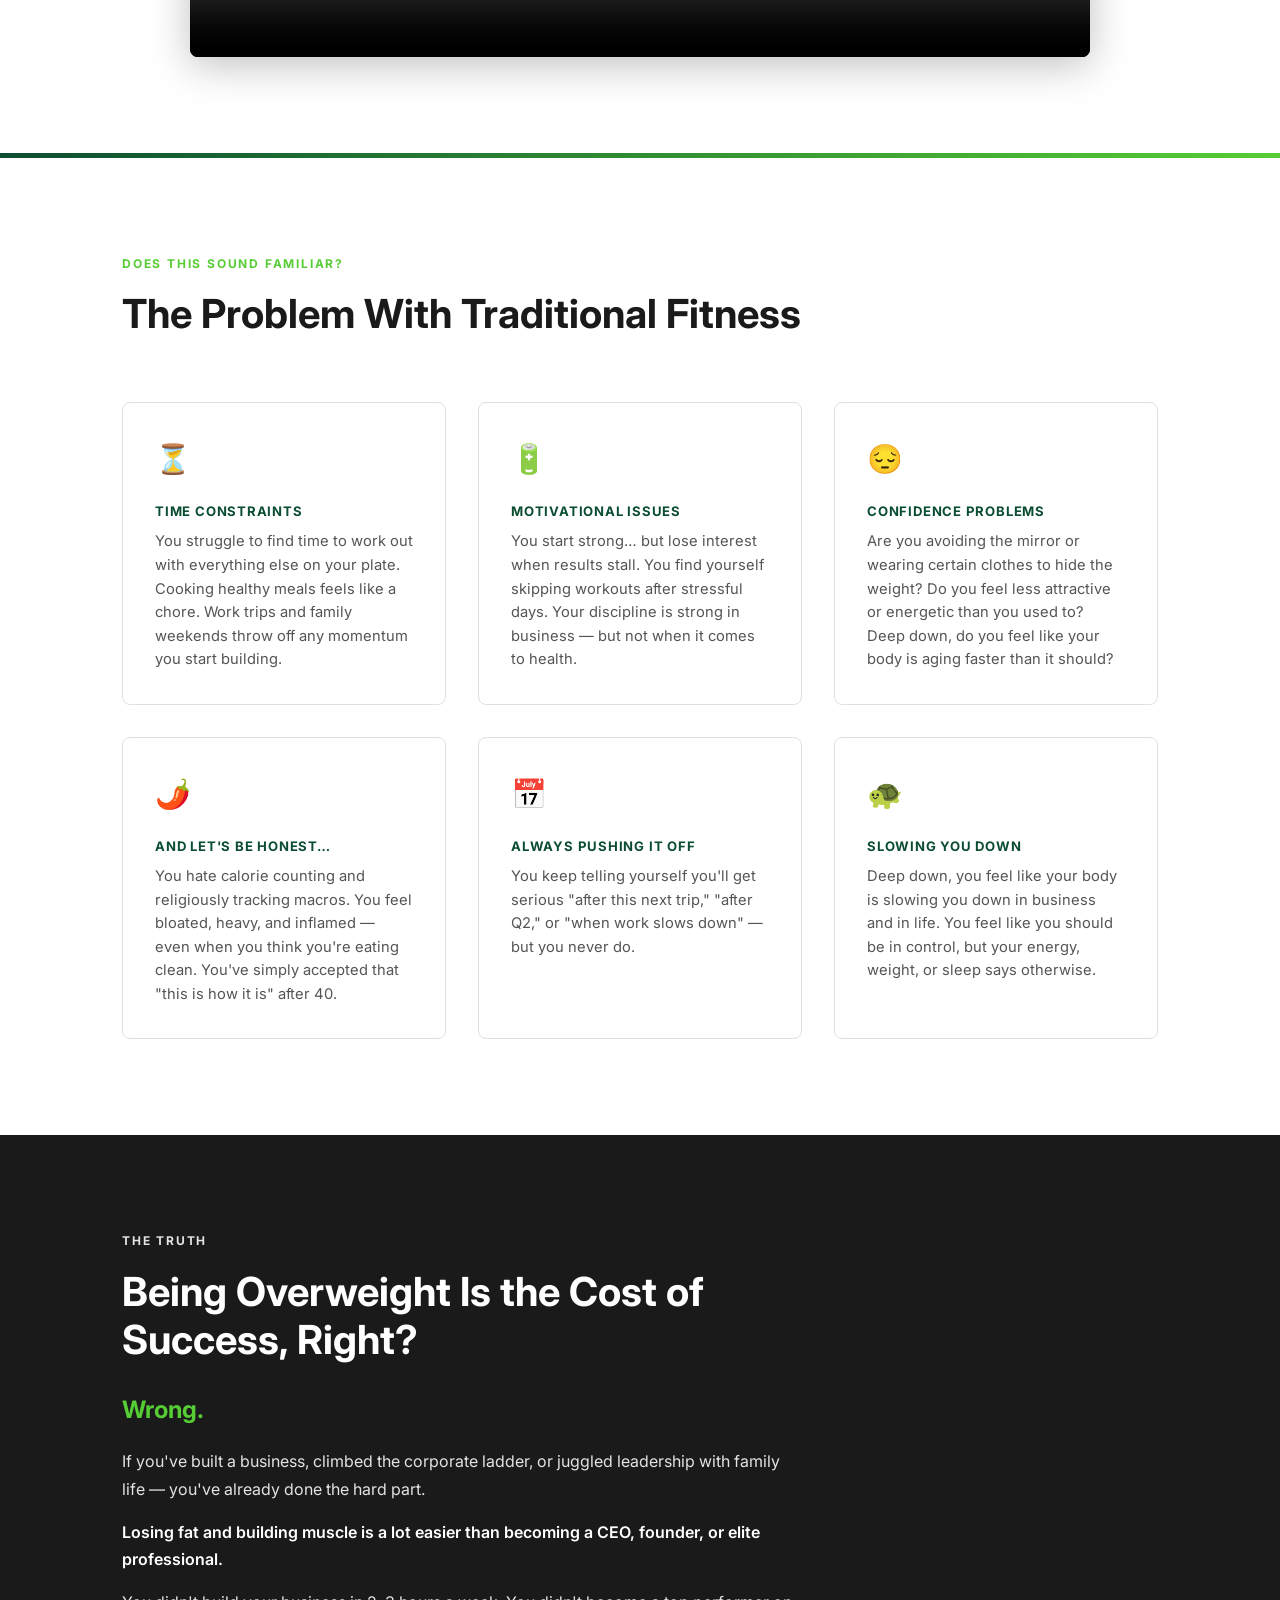
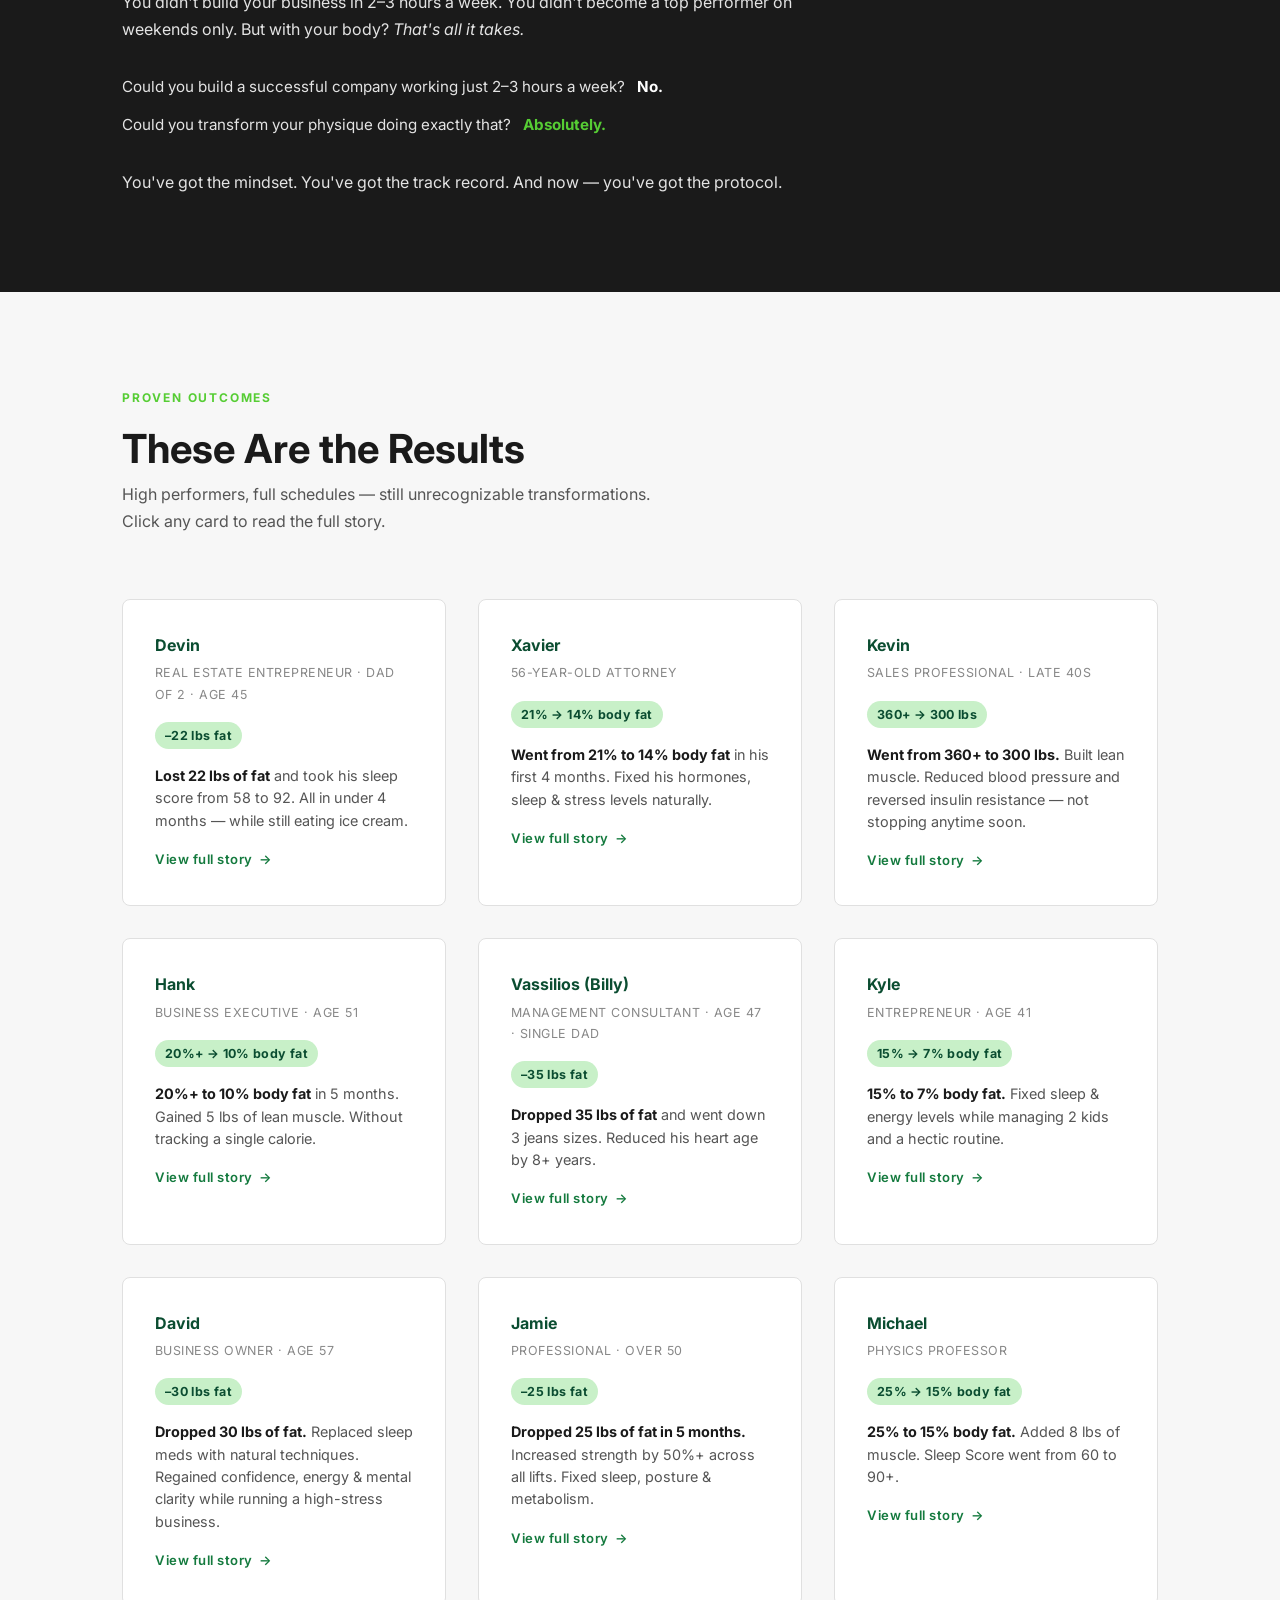
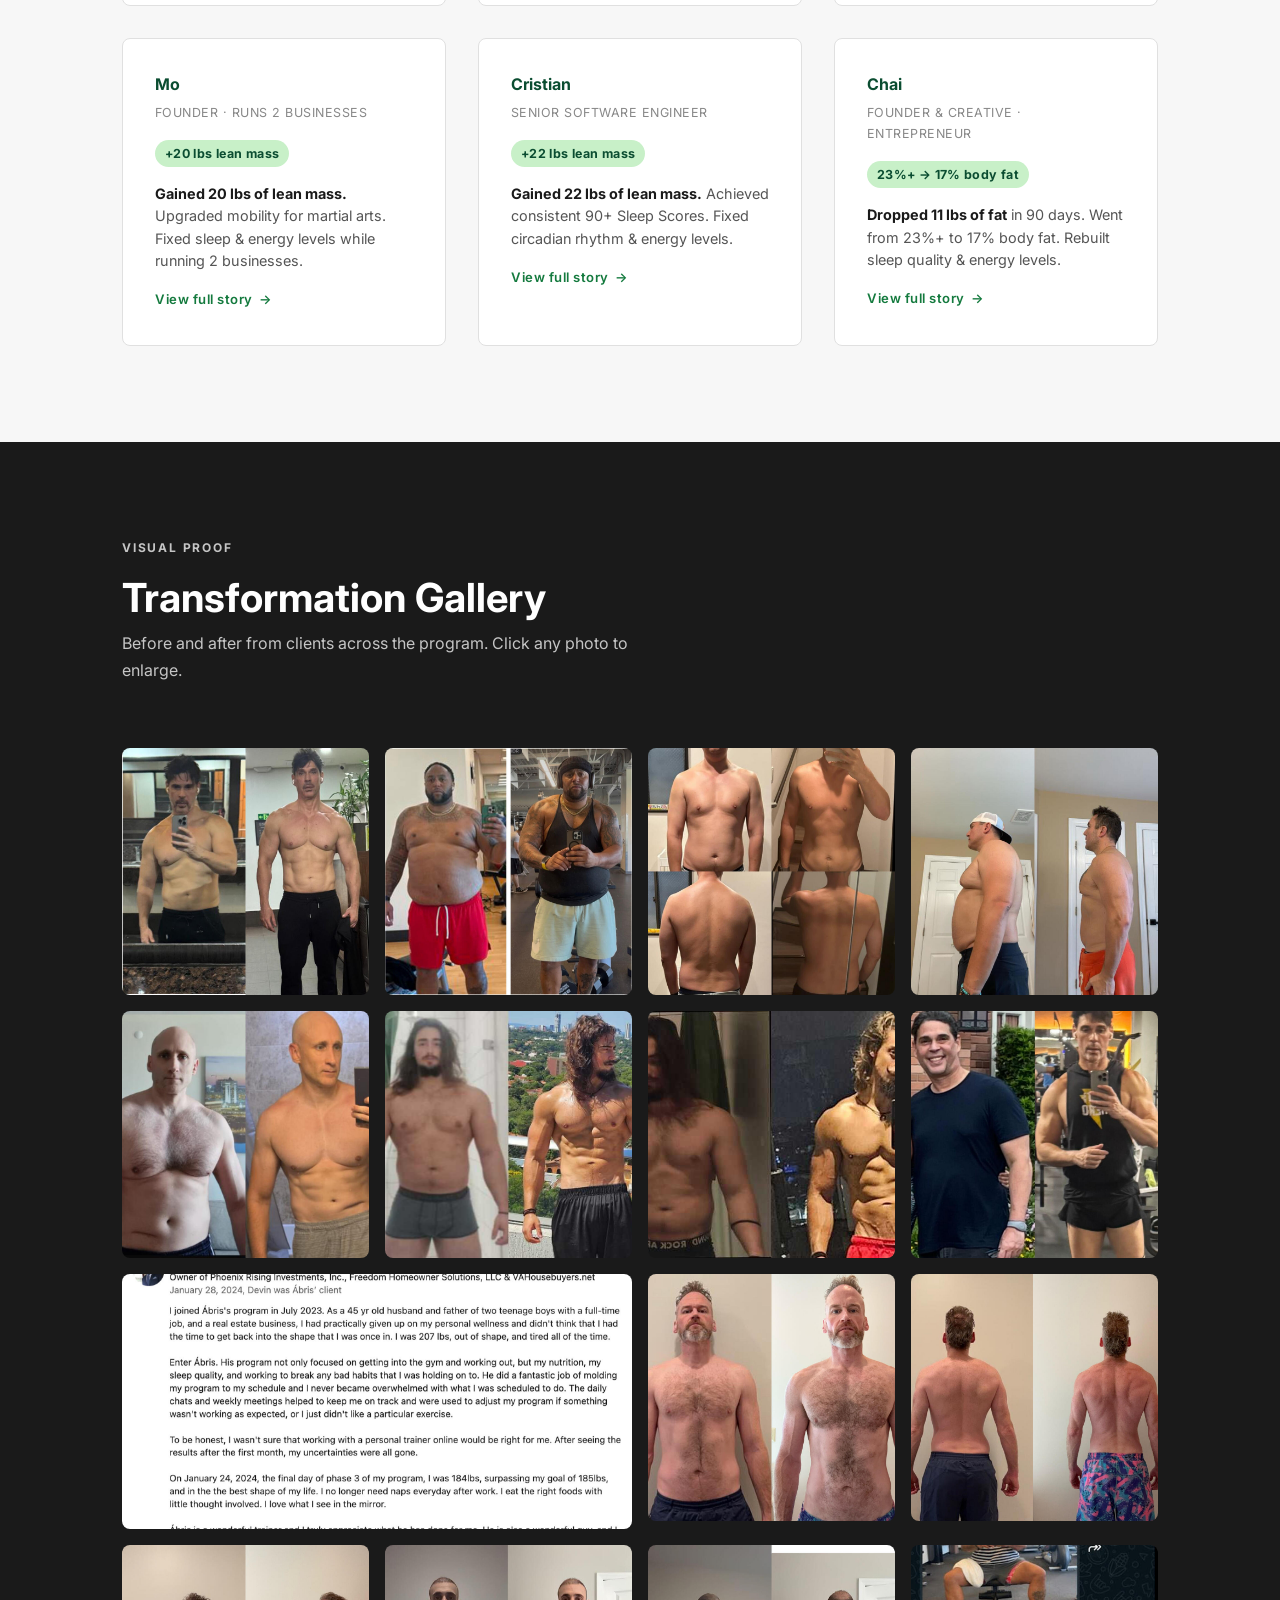
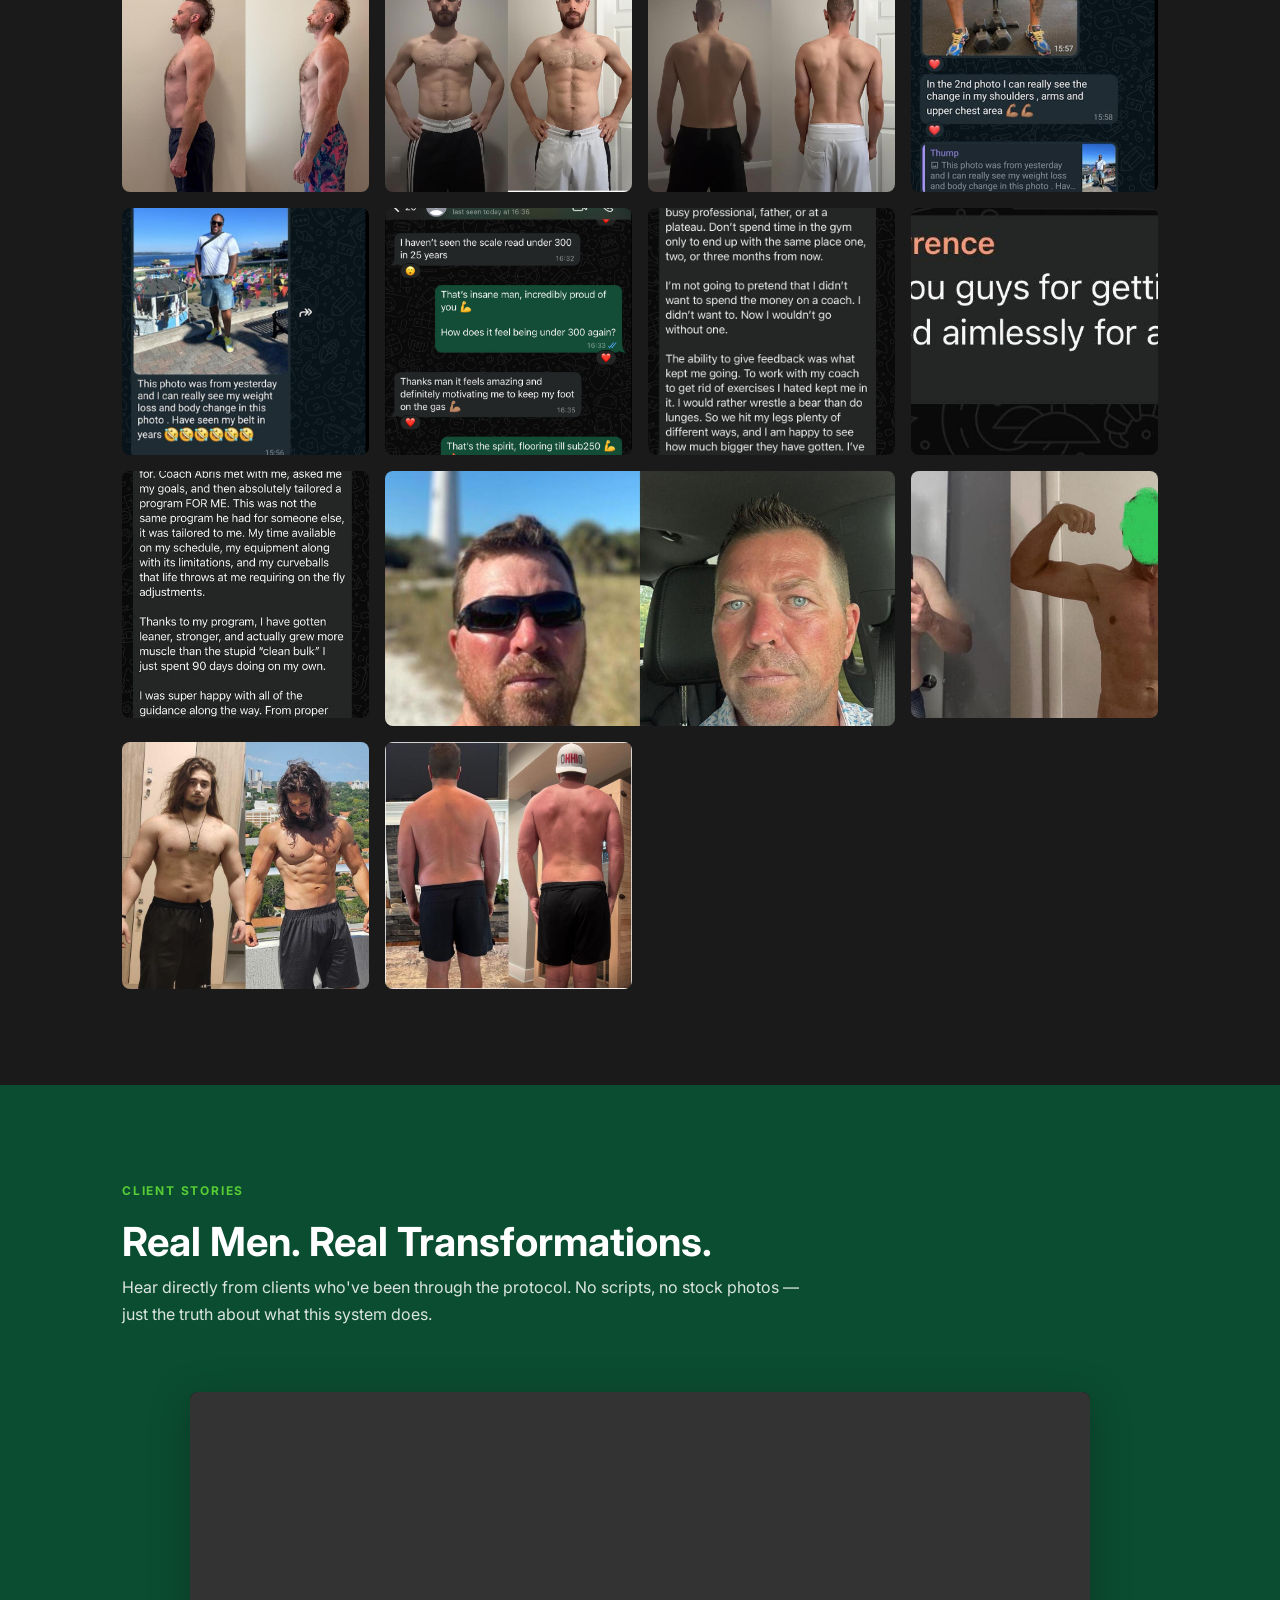
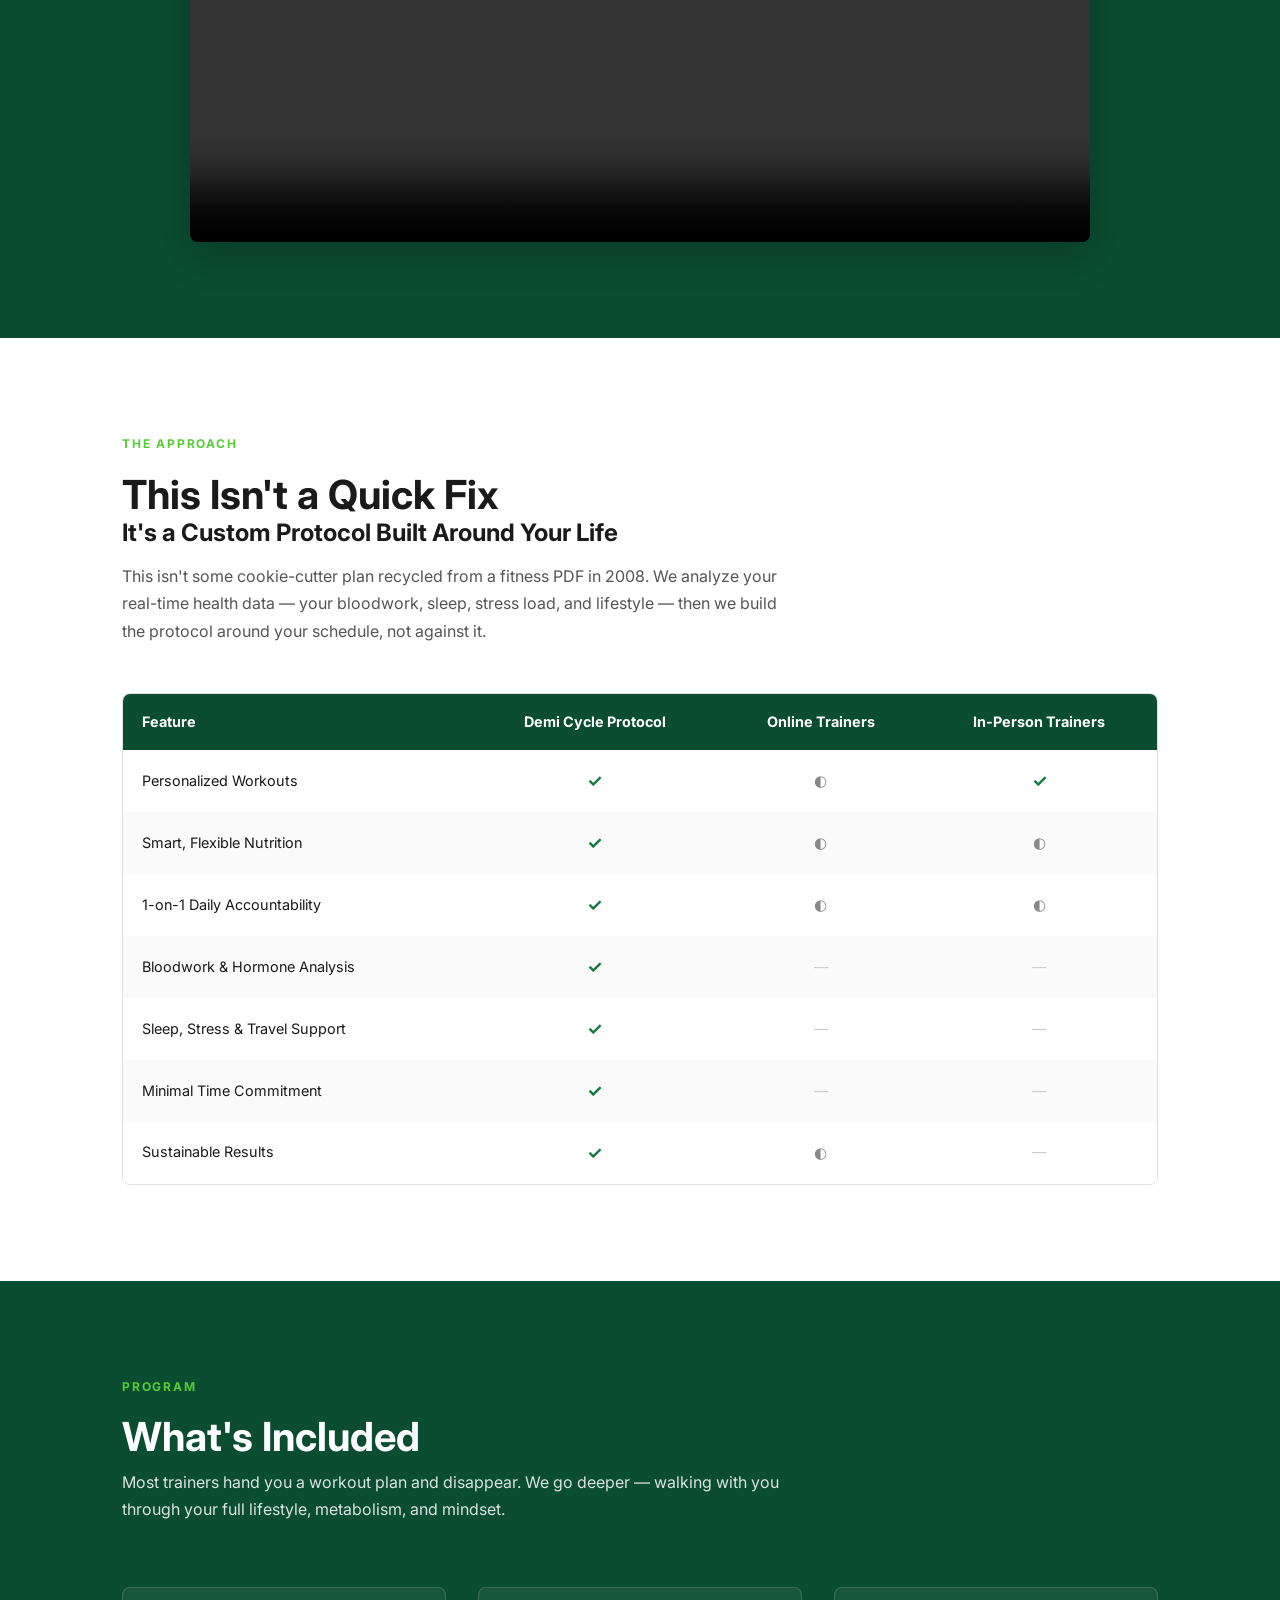
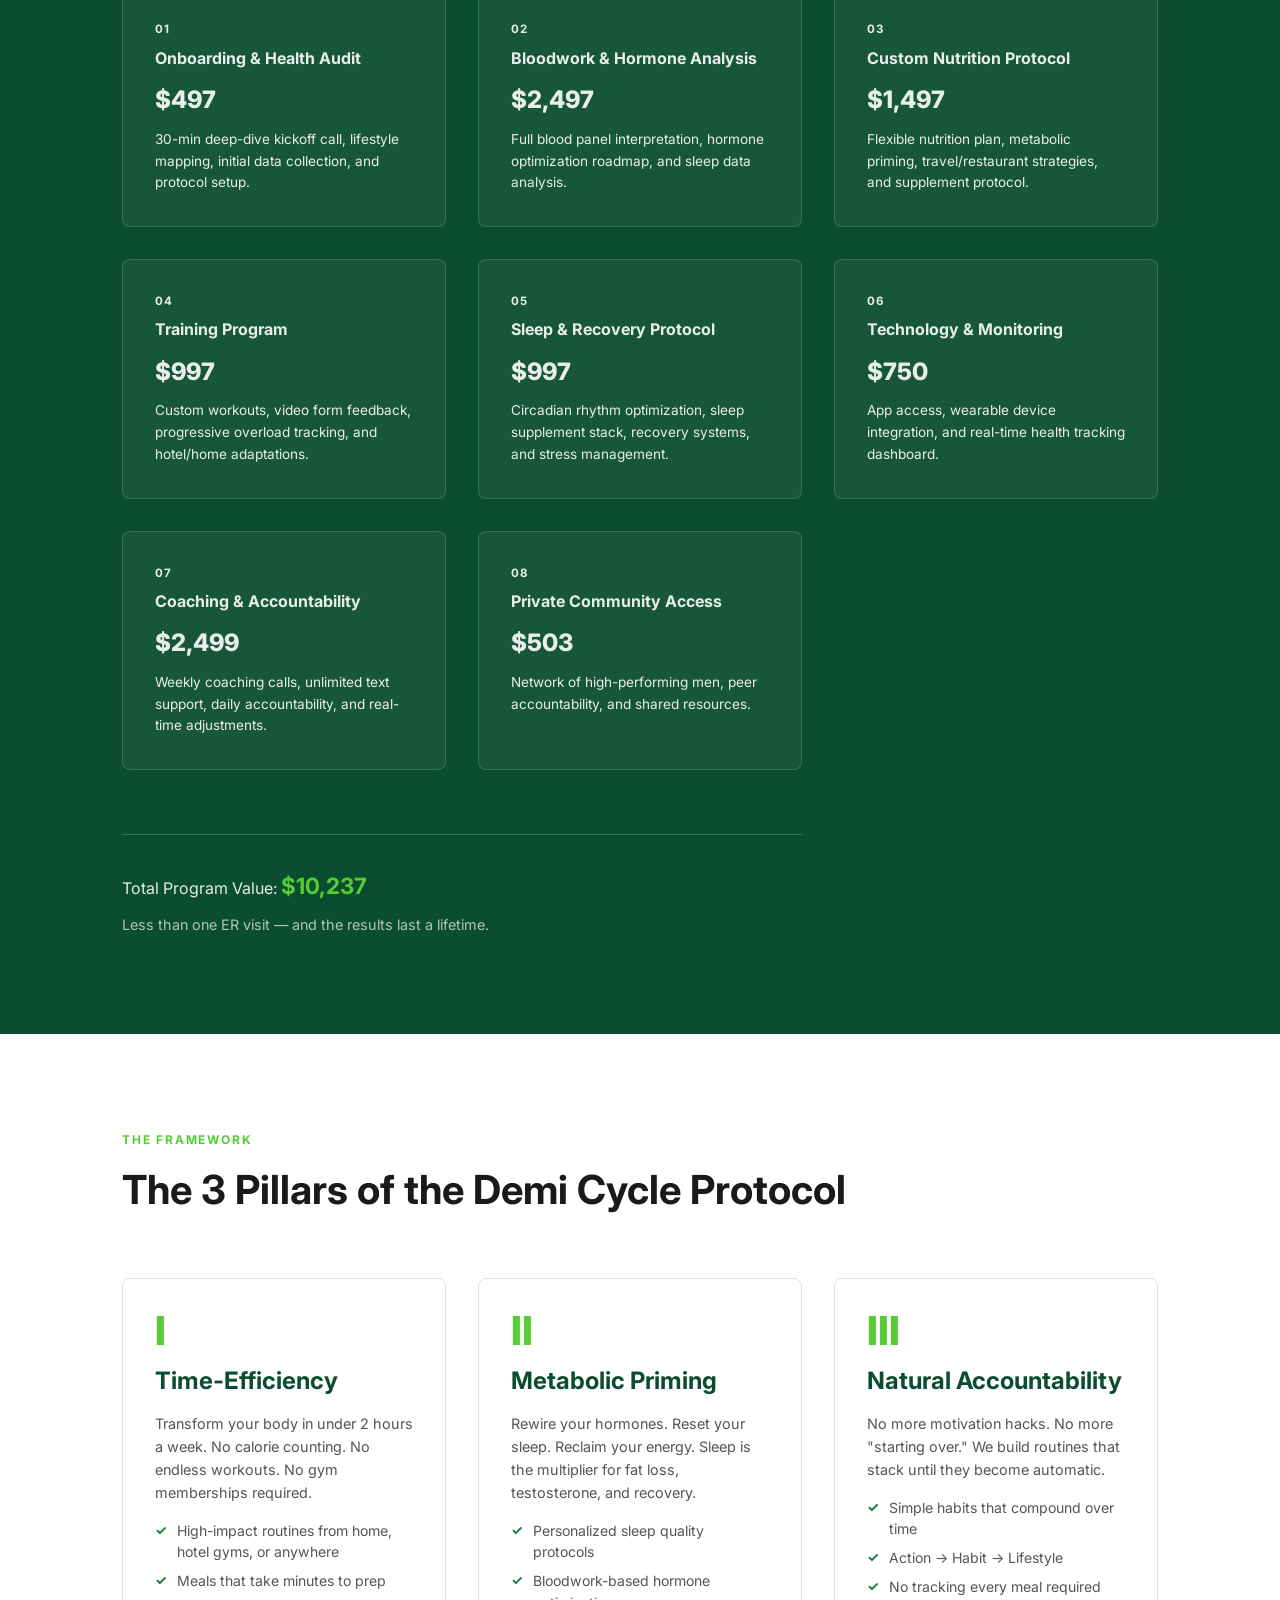
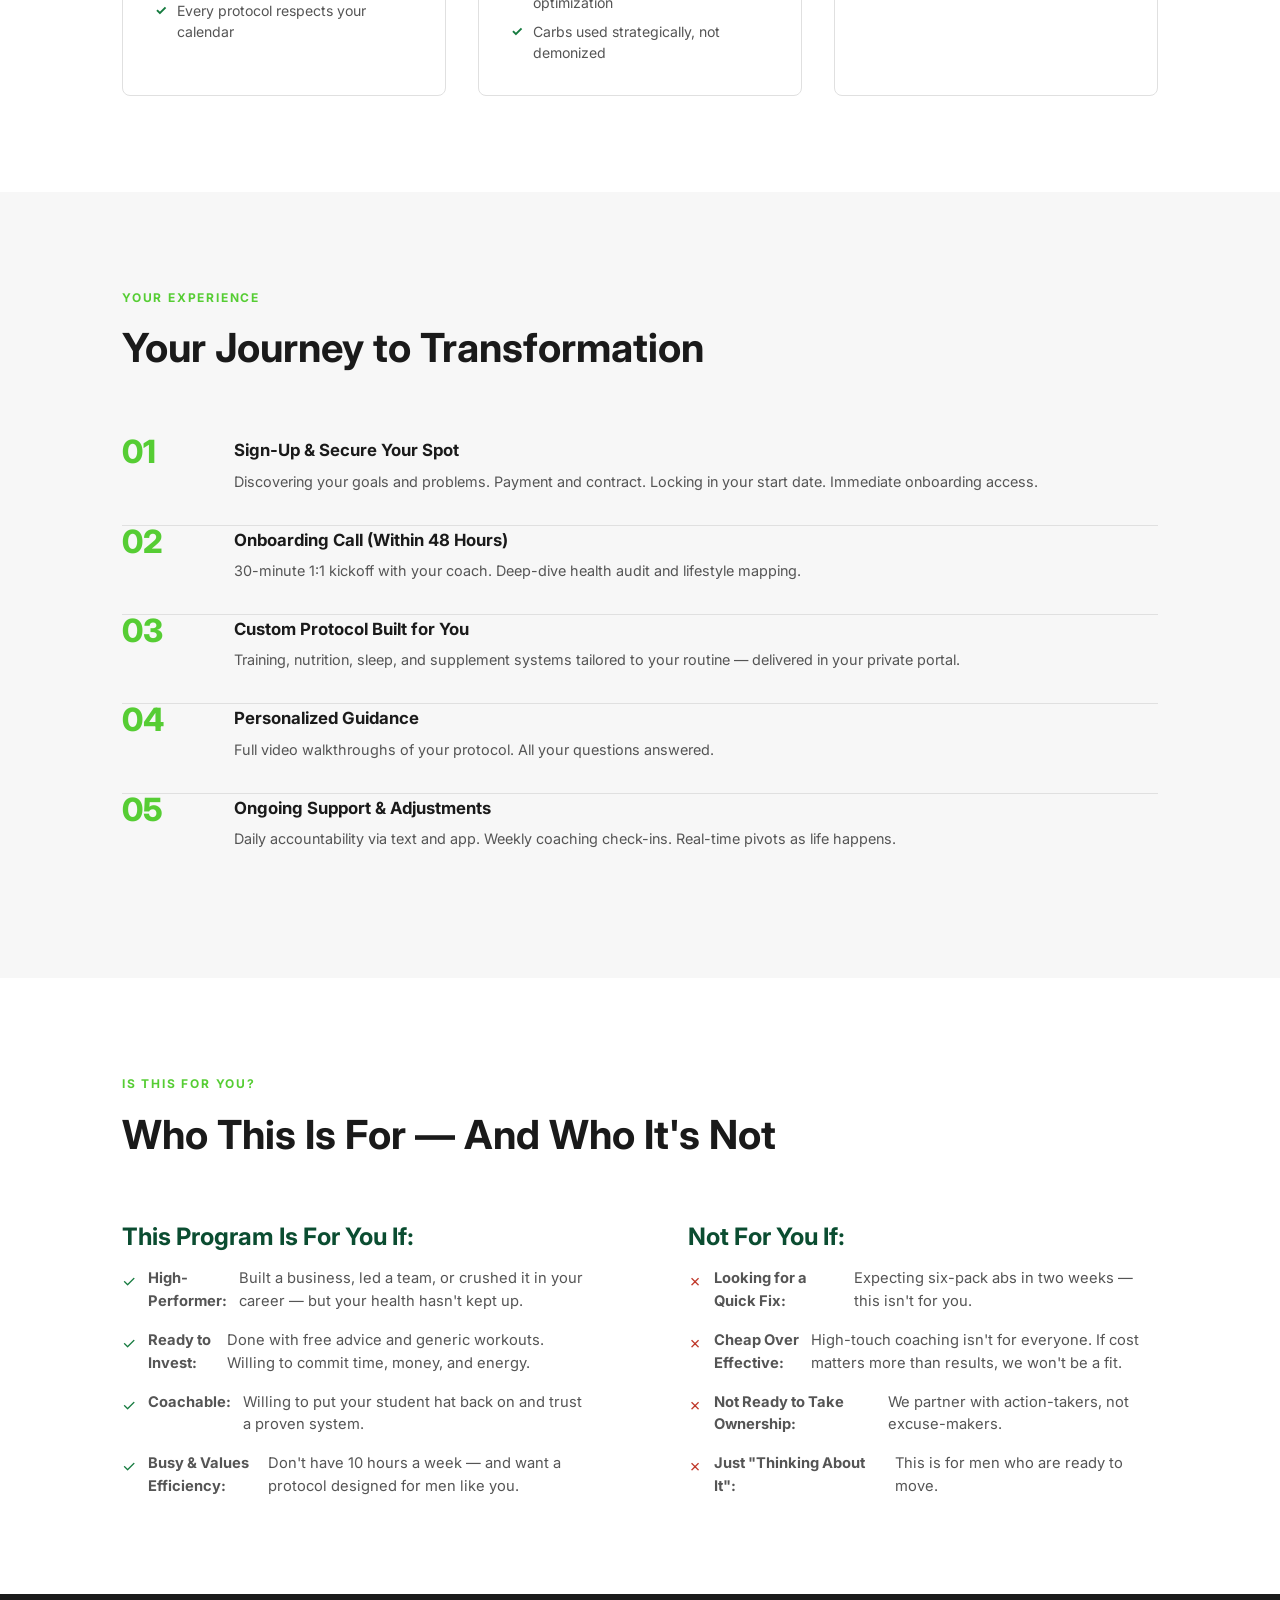
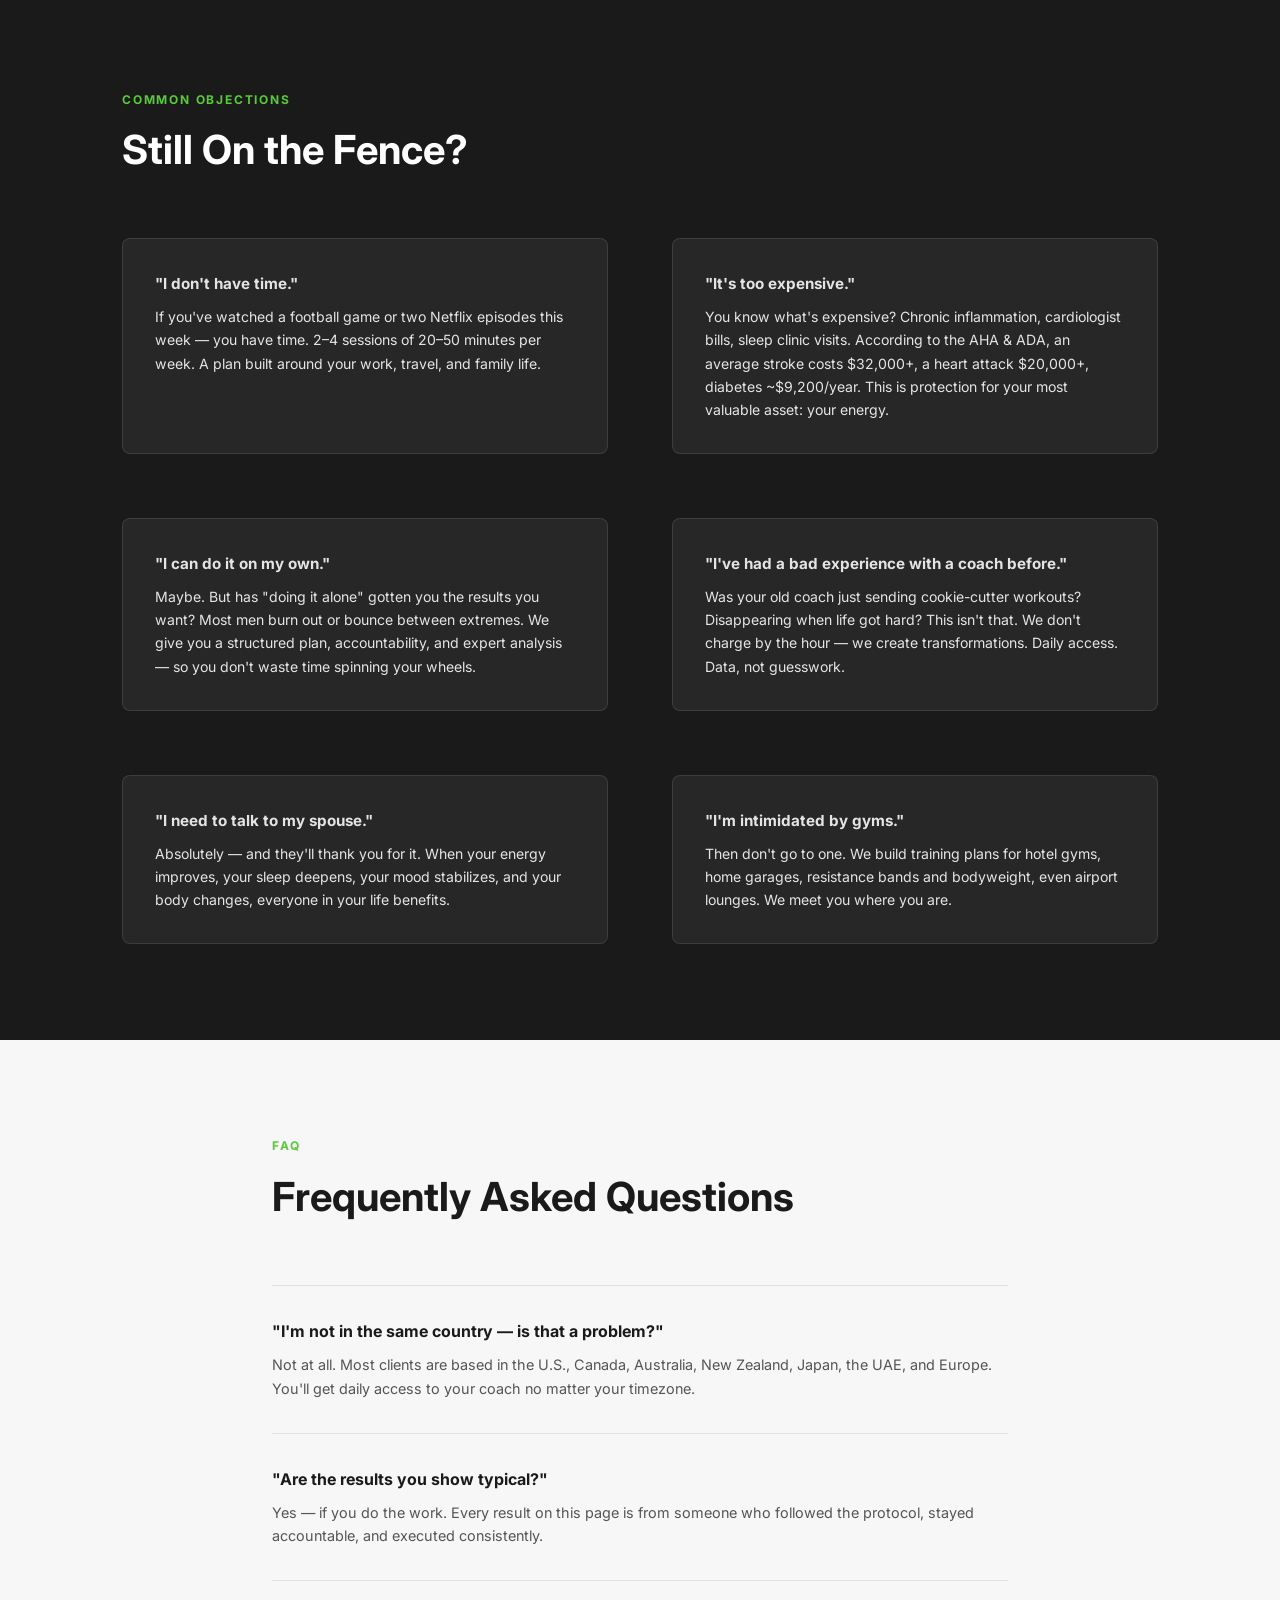
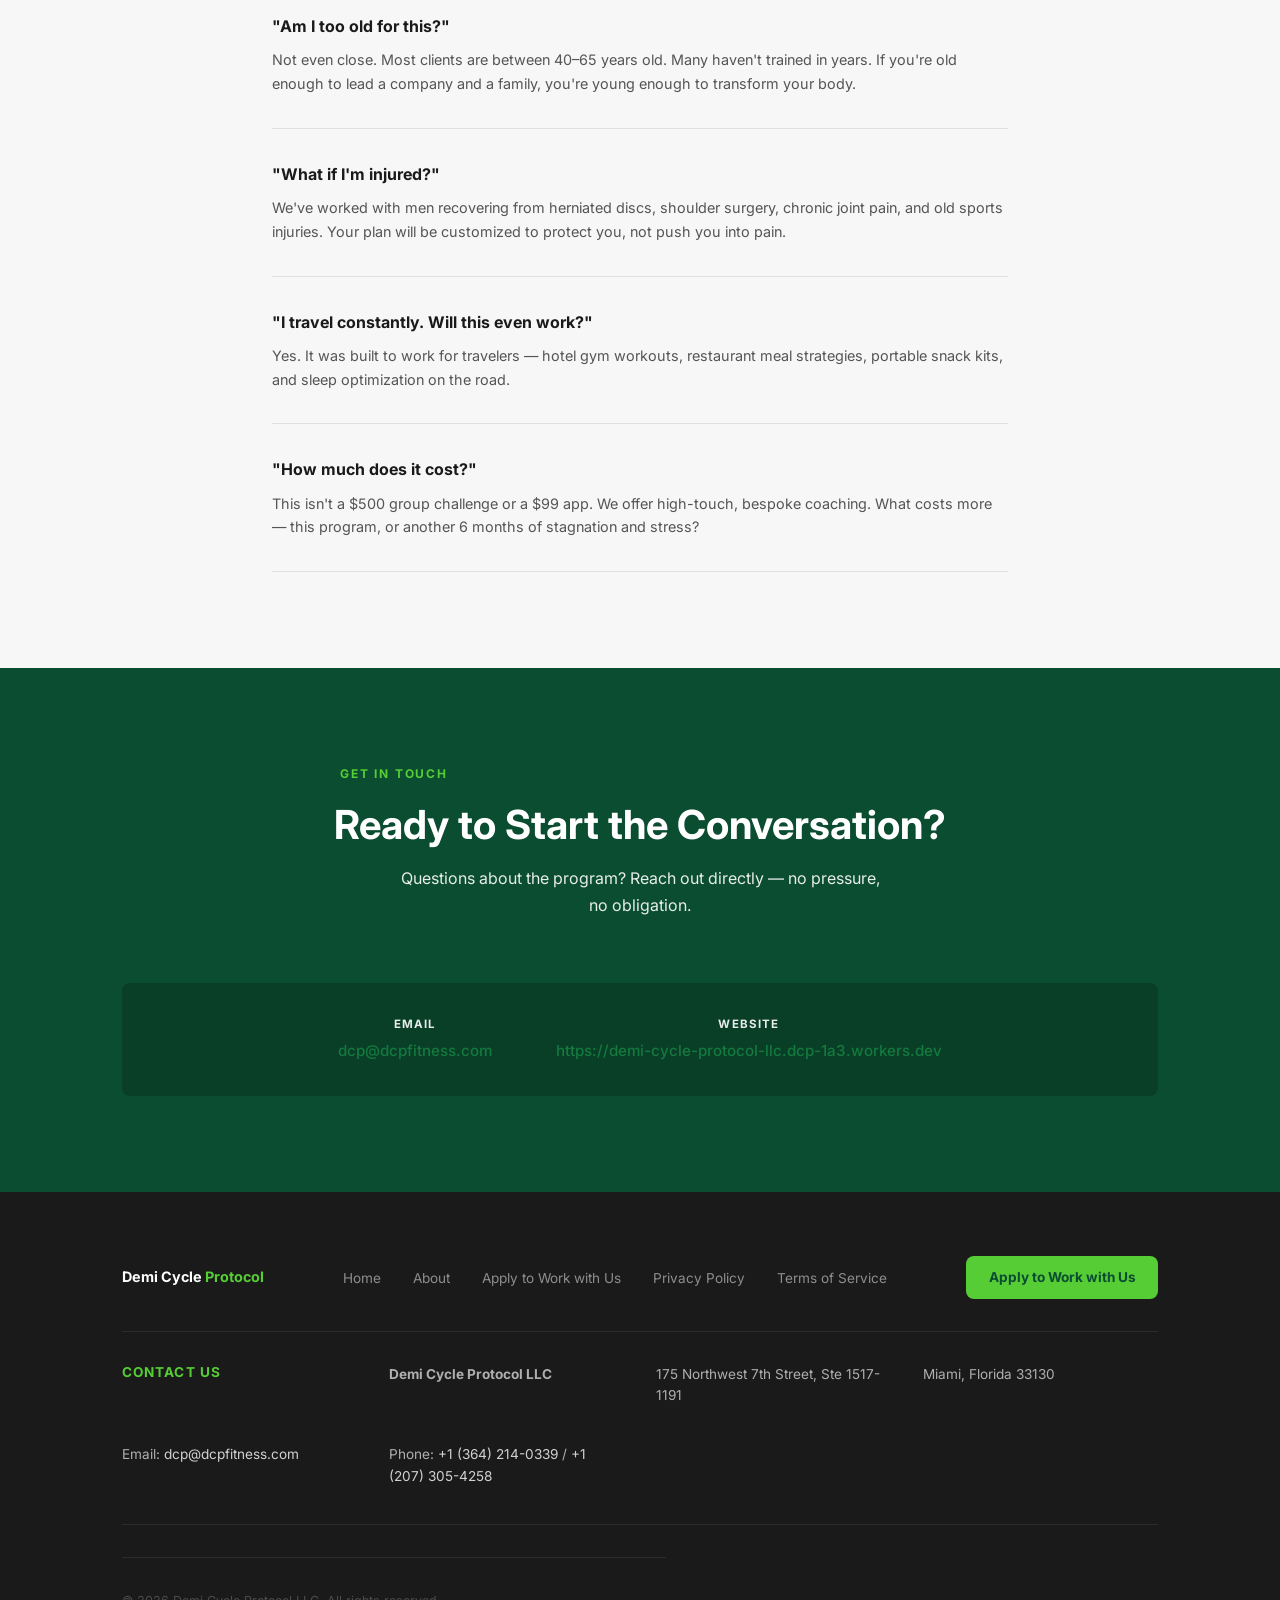
==== commit 00d17fad: "Add contact page with lead form and footer CTA button" ====
--- a/docs/index.html
+++ b/docs/index.html
@@ -17,6 +17,7 @@
     <ul class="nav__links">
       <li><a href="index.html" class="active">Home</a></li>
       <li><a href="about.html">About</a></li>
+      <li><a href="contact.html">Apply to Work with Us</a></li>
       <li><a href="privacy.html">Privacy Policy</a></li>
       <li><a href="terms.html">Terms of Service</a></li>
     </ul>
@@ -637,9 +638,11 @@
         <ul class="footer__links">
           <li><a href="index.html">Home</a></li>
           <li><a href="about.html">About</a></li>
+          <li><a href="contact.html">Apply to Work with Us</a></li>
           <li><a href="privacy.html">Privacy Policy</a></li>
           <li><a href="terms.html">Terms of Service</a></li>
         </ul>
+        <a href="contact.html" class="footer__cta">Apply to Work with Us</a>
       </div>
       <div class="footer__contact">
         <h3>Contact Us</h3>
--- a/docs/css/style.css
+++ b/docs/css/style.css
@@ -591,6 +591,32 @@
   border-top: 1px solid rgba(255,255,255,0.08);
 }
 
+/* ── Lead Form ── */
+.lead-form-wrapper {
+  max-width: 700px;
+  margin: 0 auto;
+  min-height: 600px;
+}
+
+/* ── Footer CTA ── */
+.footer__cta {
+  display: inline-block;
+  padding: 0.6rem 1.4rem;
+  background: var(--green-bright);
+  color: var(--green-deep);
+  font-size: 0.85rem;
+  font-weight: 700;
+  text-decoration: none;
+  border-radius: var(--radius);
+  transition: background 0.2s, transform 0.2s;
+  white-space: nowrap;
+}
+.footer__cta:hover {
+  background: var(--green-light);
+  transform: translateY(-1px);
+  text-decoration: none;
+}
+
 /* ── Utilities ── */
 .text-center { text-align: center; }
 .text-white  { color: var(--white) !important; }
